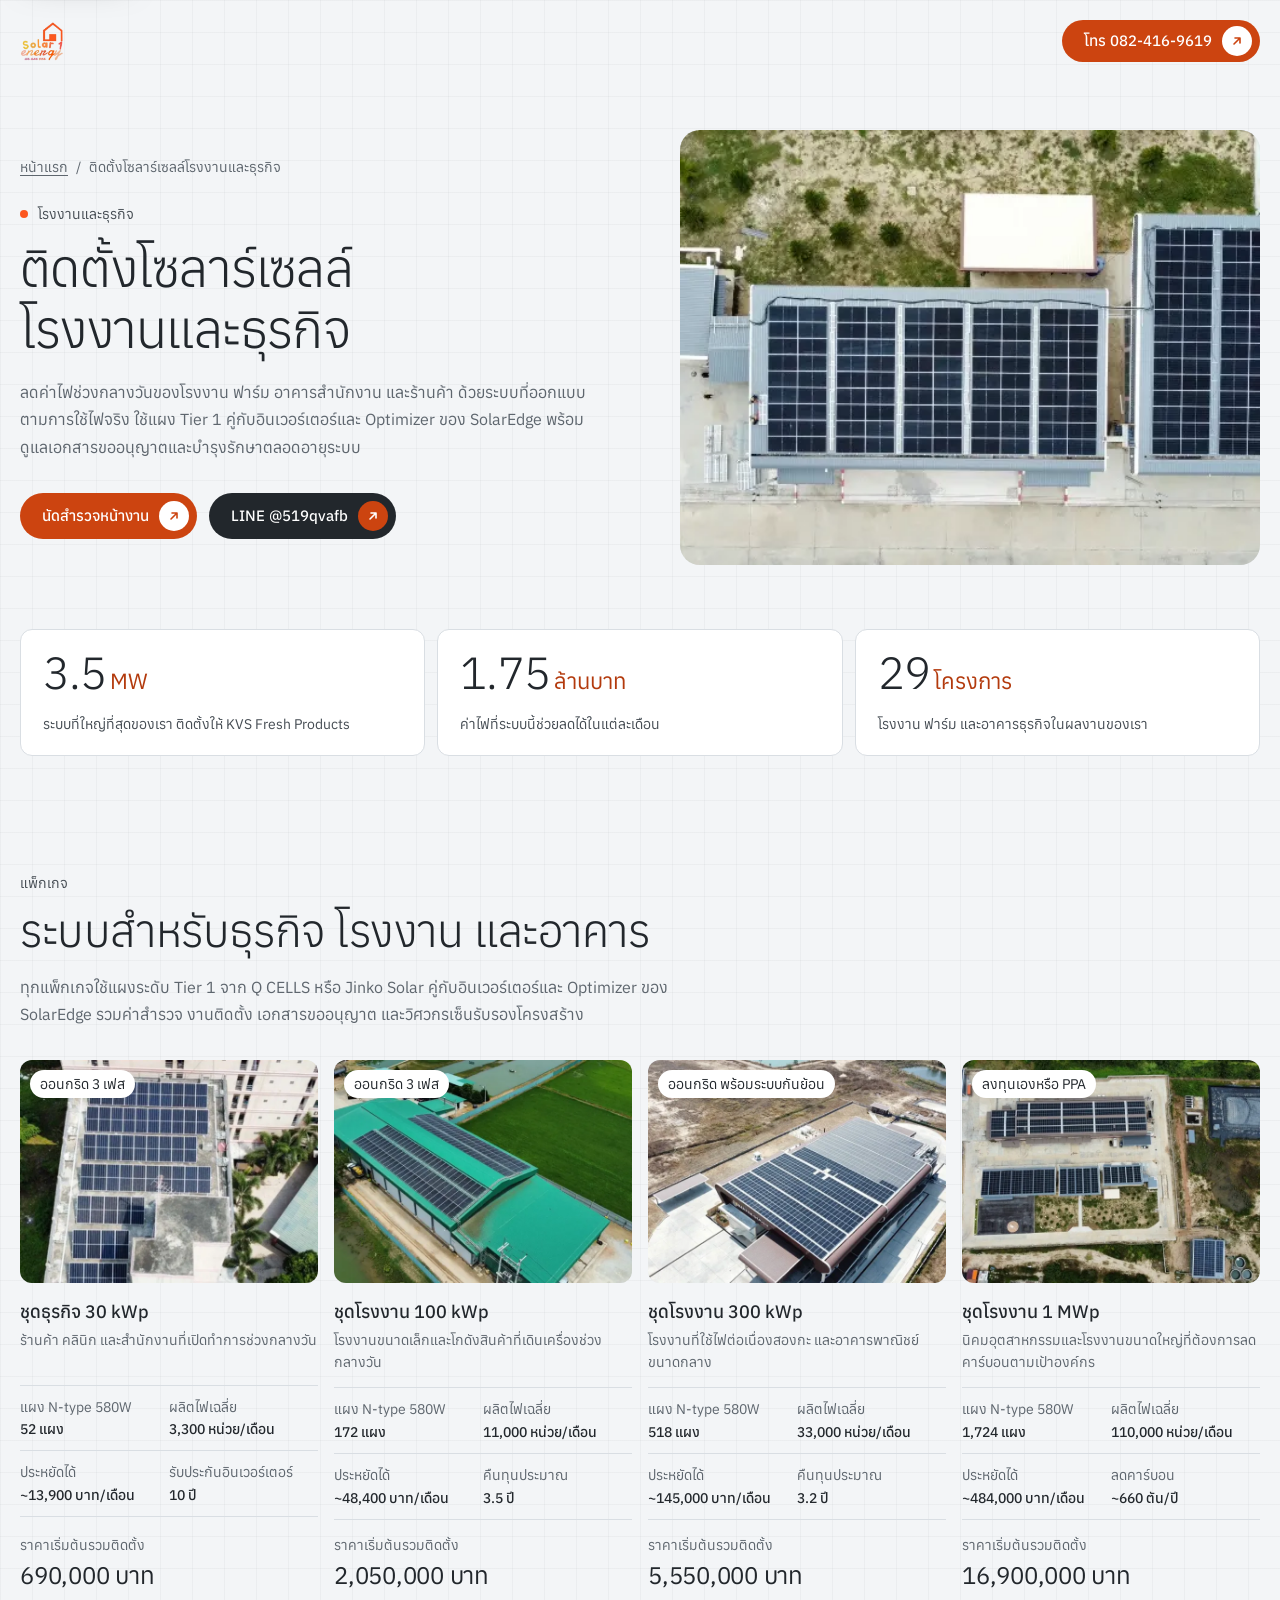
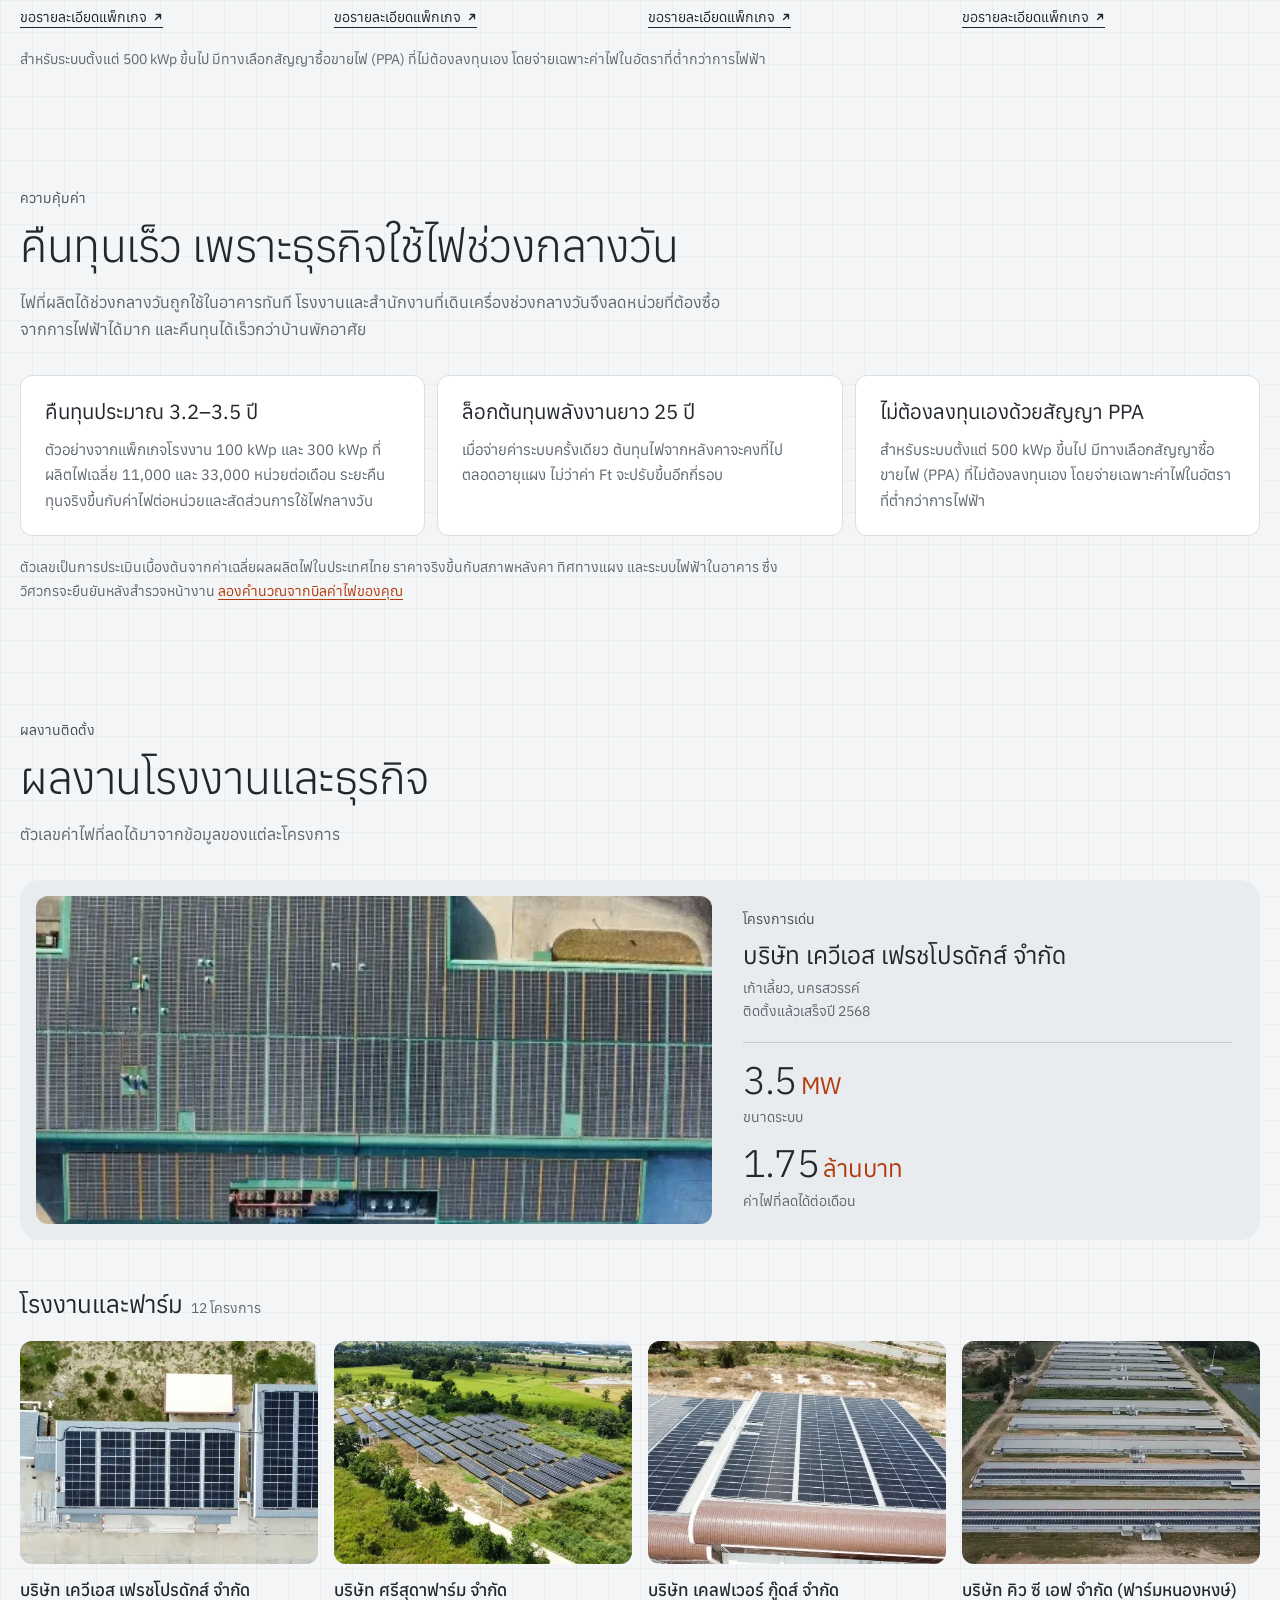
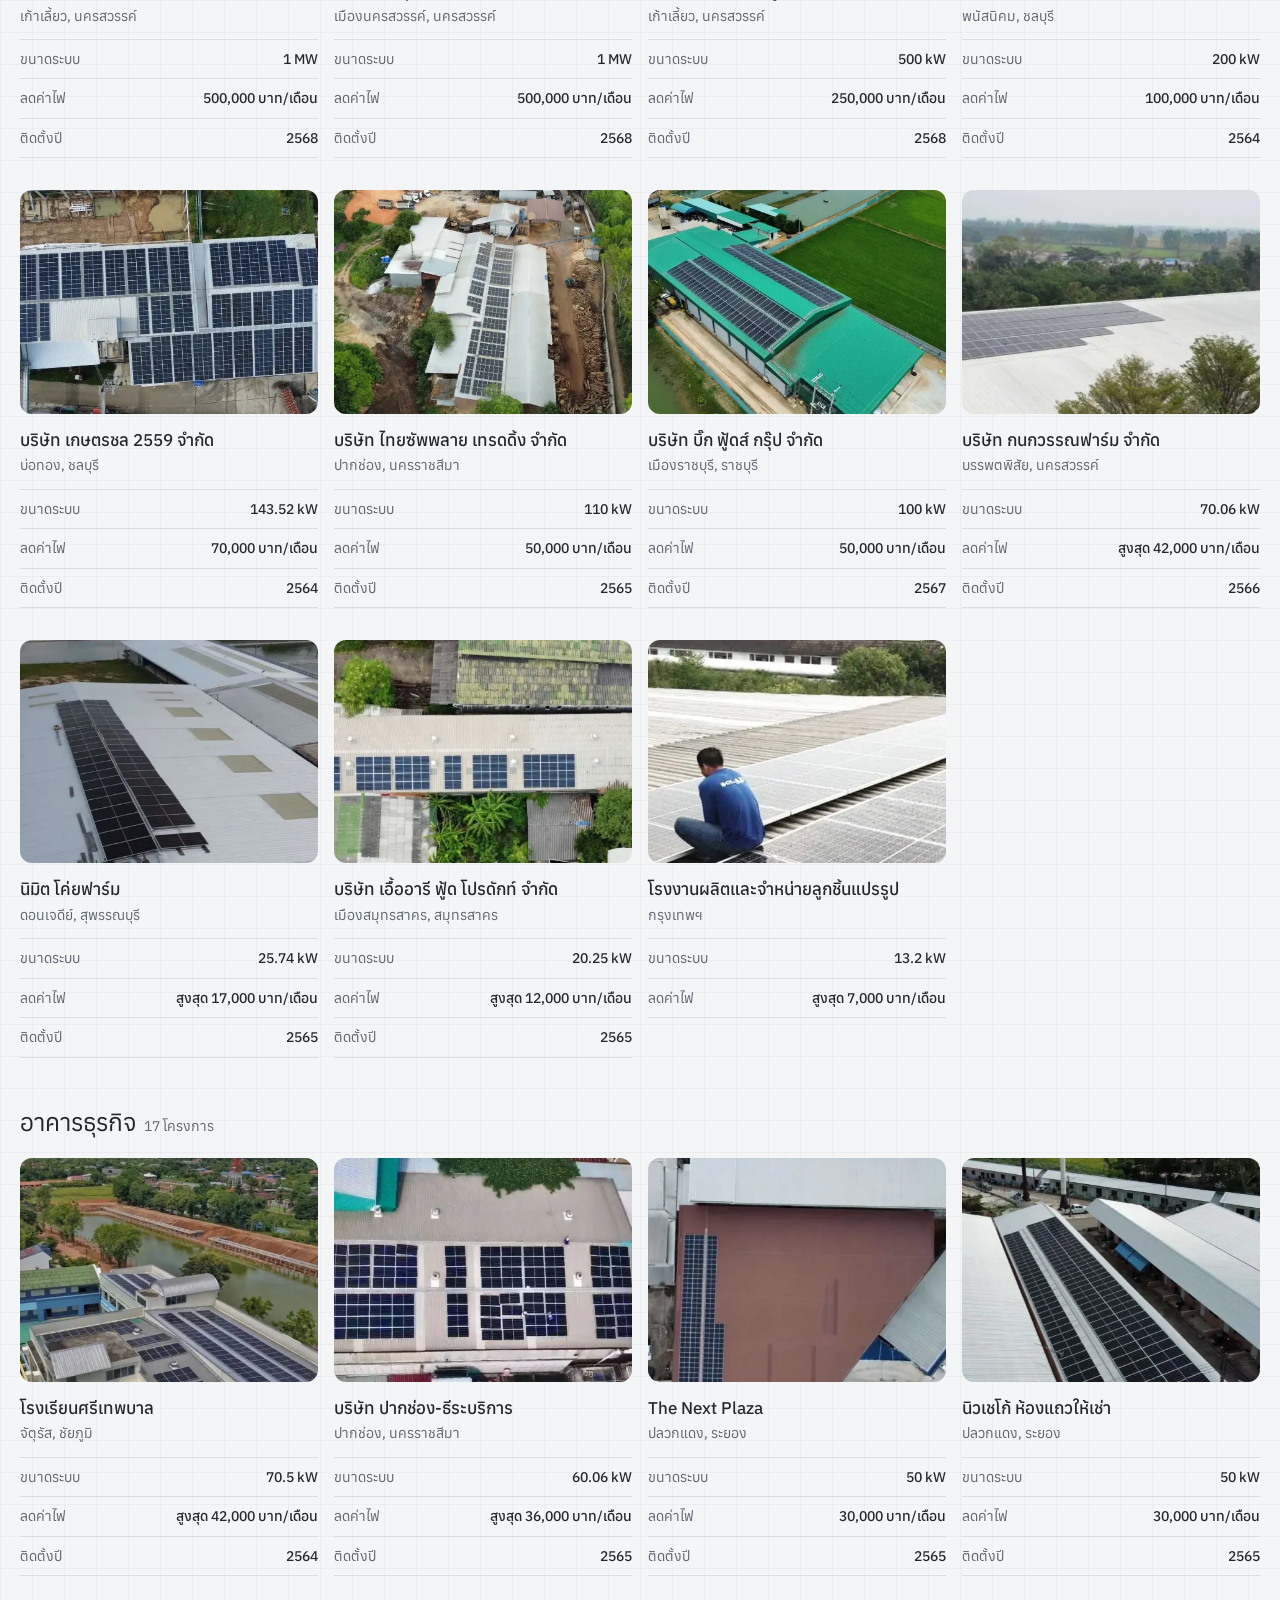
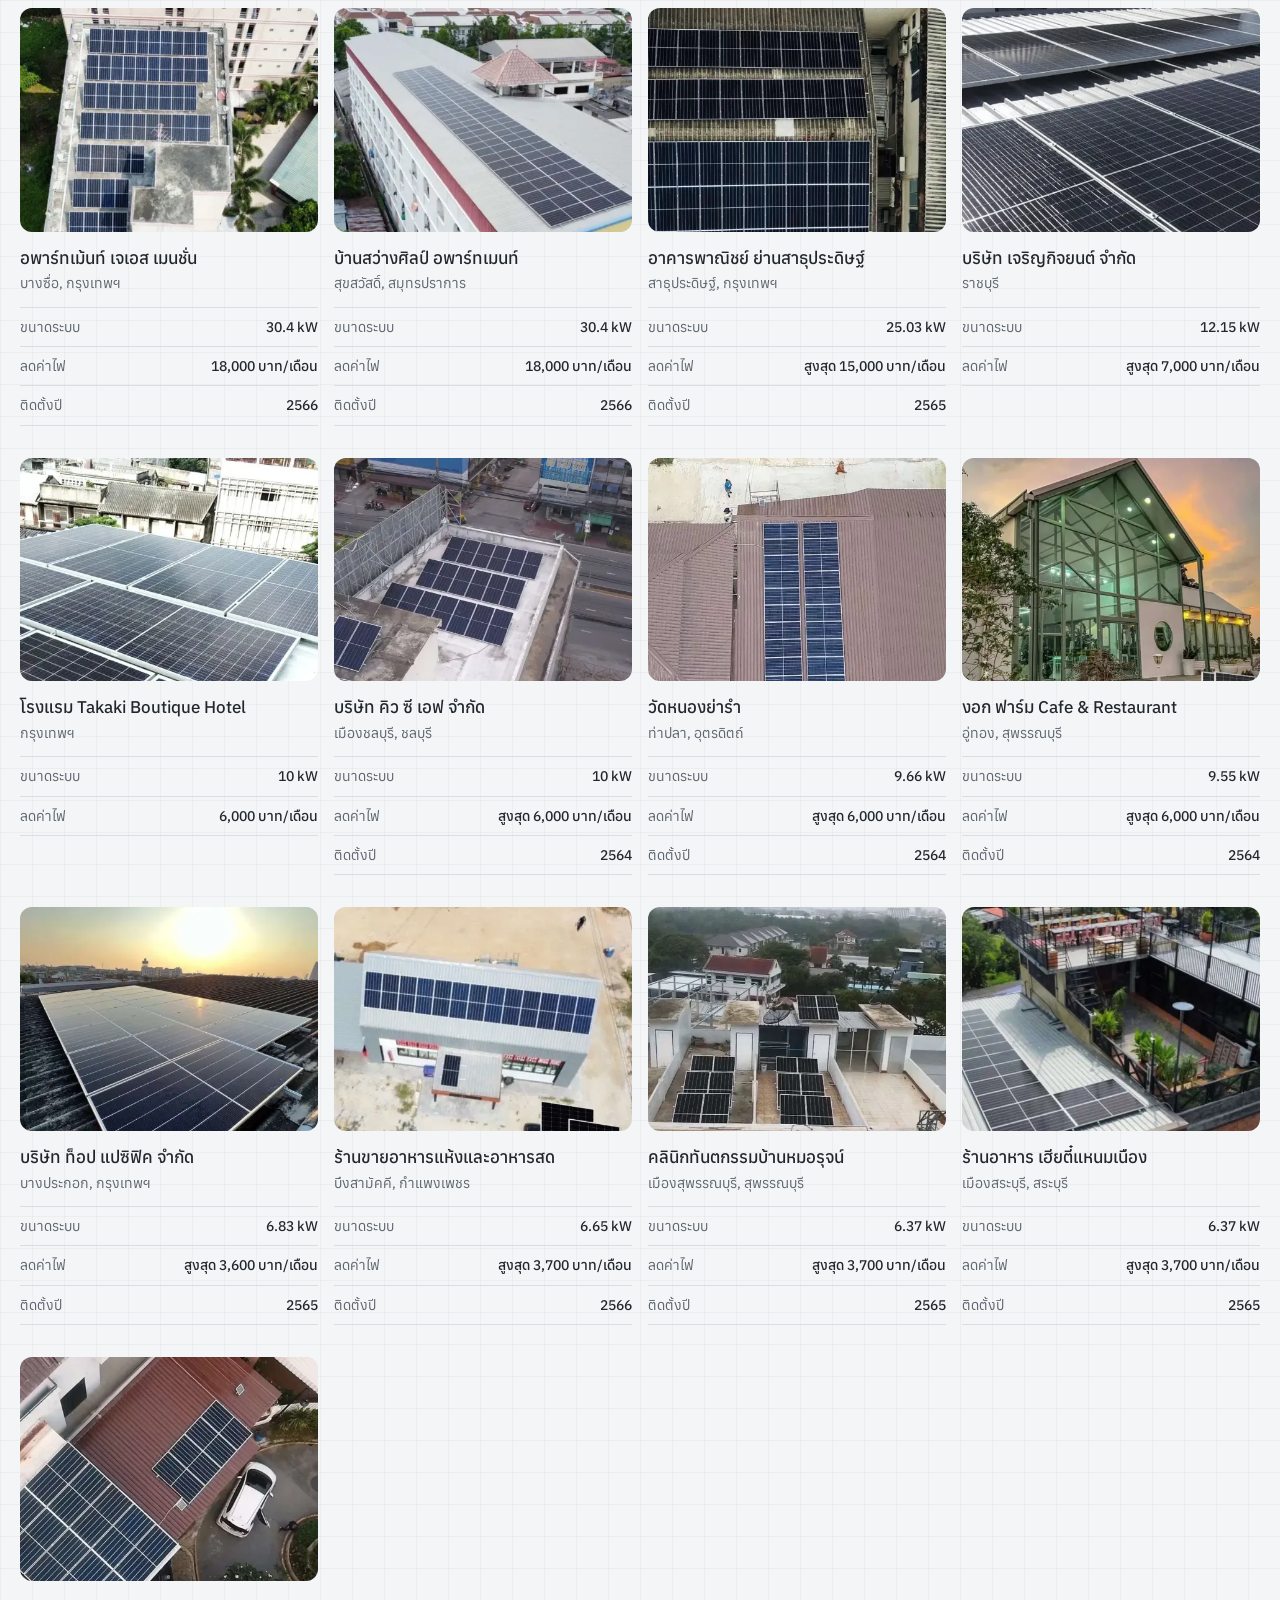
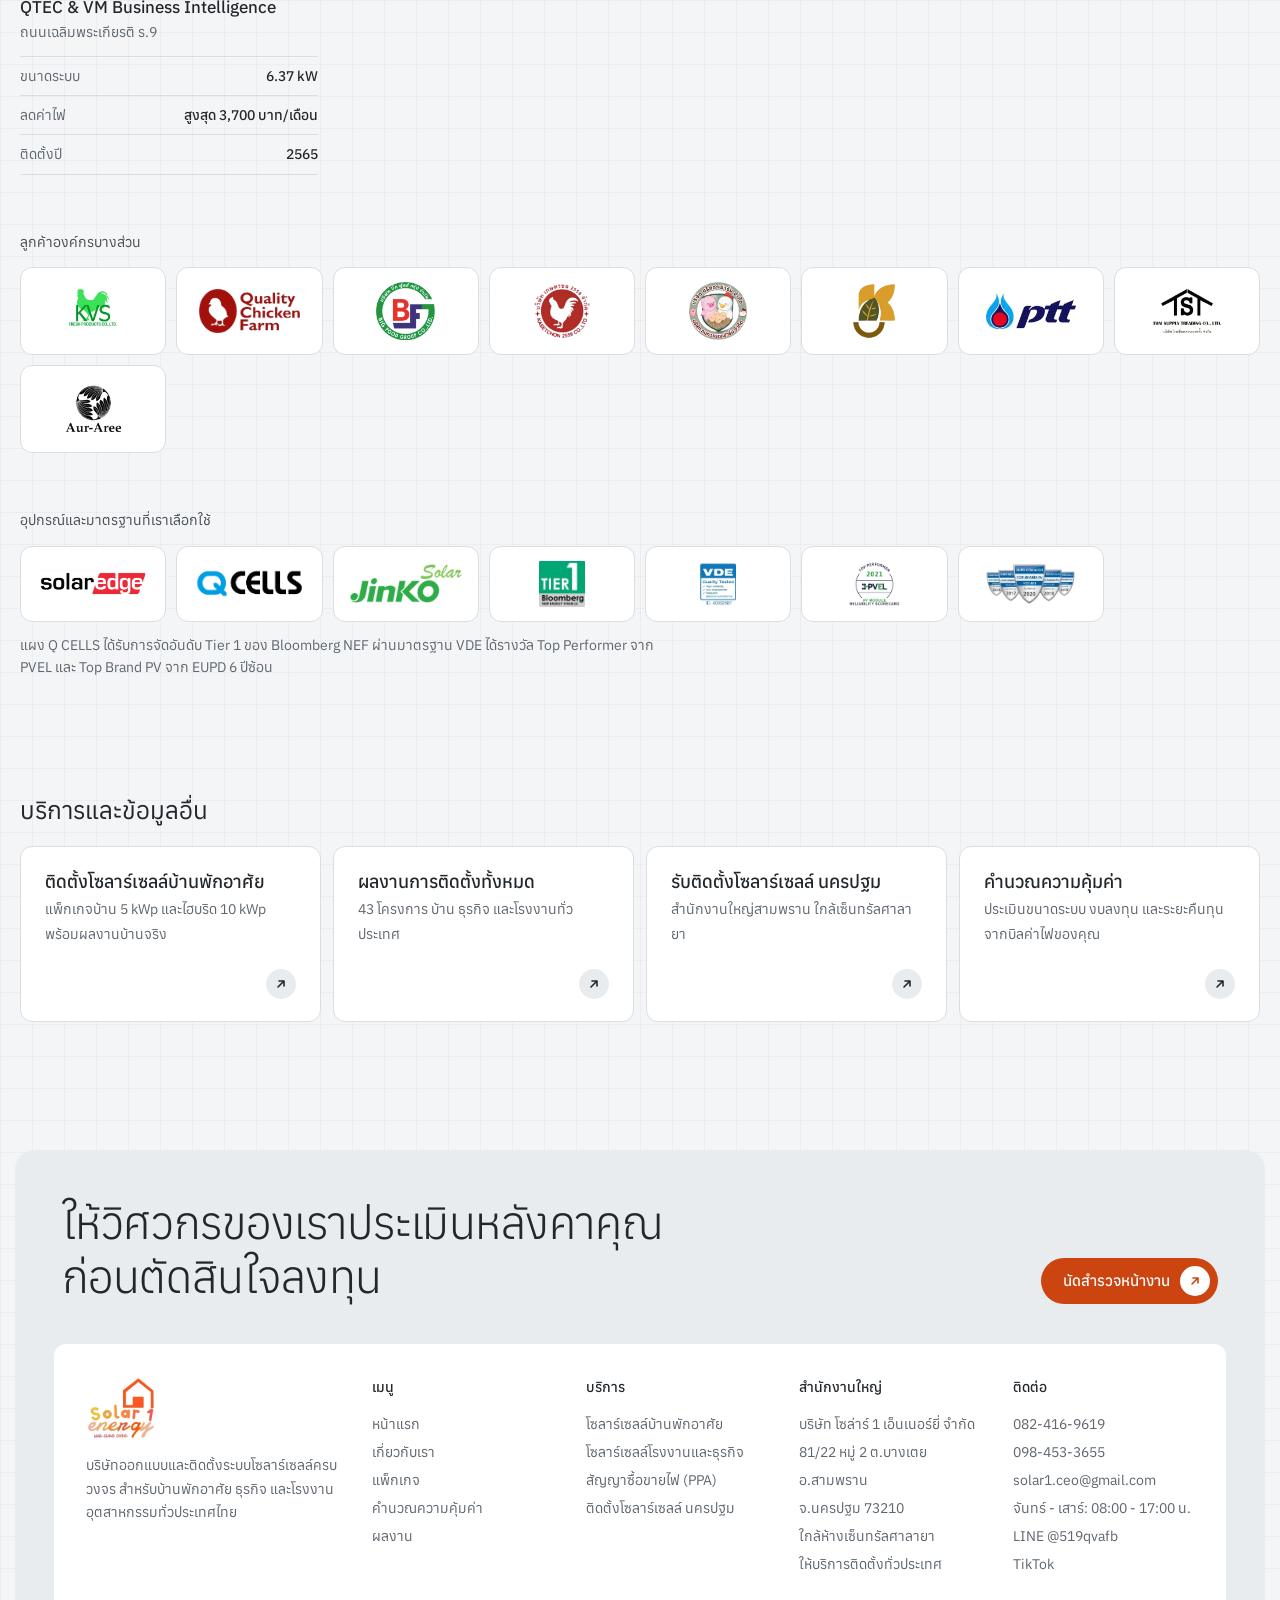
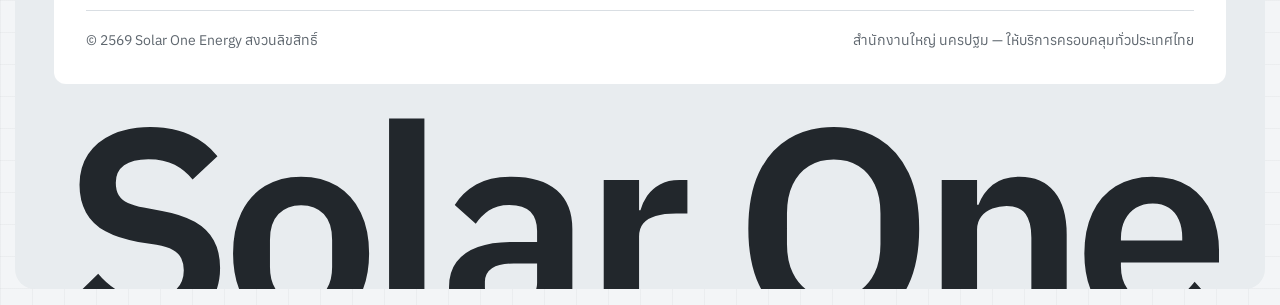
==== commercial/index.html @ a5dafe79 "SEO: Route pages back to draft (noindex, nofollow); sitemap lists the homepage only The four route p" ====
<!doctype html>
<html lang="th">
<head>
  <meta charset="utf-8">
  <meta name="viewport" content="width=device-width, initial-scale=1">
  <title>ติดตั้งโซลาร์เซลล์โรงงานและธุรกิจ 30 kWp ถึง 1 MWp และ PPA | Solar One Energy</title>
  <meta name="description" content="ติดตั้งโซลาร์เซลล์โรงงาน ฟาร์ม อาคาร และธุรกิจ ตั้งแต่ 30 kWp ถึง 1 MWp ทางเลือกสัญญาซื้อขายไฟ (PPA) ผลงานจริงถึง 3.5 MW ลดค่าไฟได้ 1.75 ล้านบาทต่อเดือน โดย Solar One Energy">
  <meta name="robots" content="noindex, nofollow">
  <meta name="theme-color" content="#F3F5F7">
  <link rel="canonical" href="https://solar1-energy.vercel.app/commercial">
  <link rel="icon" href="/favicon.ico" sizes="48x48">
  <link rel="icon" href="/favicon.svg" type="image/svg+xml">
  <link rel="apple-touch-icon" href="/apple-touch-icon.png">
  <link rel="preload" href="/Font/Anuphan/Anuphan-VariableFont_wght.ttf" as="font" type="font/ttf" crossorigin>
  <meta property="og:type" content="website">
  <meta property="og:site_name" content="Solar One Energy">
  <meta property="og:locale" content="th_TH">
  <meta property="og:url" content="https://solar1-energy.vercel.app/commercial">
  <meta property="og:title" content="ติดตั้งโซลาร์เซลล์โรงงานและธุรกิจ 30 kWp ถึง 1 MWp และ PPA | Solar One Energy">
  <meta property="og:description" content="ติดตั้งโซลาร์เซลล์โรงงาน ฟาร์ม อาคาร และธุรกิจ ตั้งแต่ 30 kWp ถึง 1 MWp ทางเลือกสัญญาซื้อขายไฟ (PPA) ผลงานจริงถึง 3.5 MW ลดค่าไฟได้ 1.75 ล้านบาทต่อเดือน โดย Solar One Energy">
  <meta property="og:image" content="https://solar1-energy.vercel.app/Media/og-image.jpg">
  <meta property="og:image:width" content="1200">
  <meta property="og:image:height" content="630">
  <meta name="twitter:card" content="summary_large_image">
  <script type="application/ld+json">
  {
    "@context": "https://schema.org",
    "@type": "BreadcrumbList",
    "itemListElement": [
      {
        "@type": "ListItem",
        "position": 1,
        "name": "หน้าแรก",
        "item": "https://solar1-energy.vercel.app/"
      },
      {
        "@type": "ListItem",
        "position": 2,
        "name": "ติดตั้งโซลาร์เซลล์โรงงานและธุรกิจ",
        "item": "https://solar1-energy.vercel.app/commercial"
      }
    ]
  }
  </script>
  <script type="application/ld+json">
  {
    "@context": "https://schema.org",
    "@type": "Service",
    "name": "ติดตั้งโซลาร์เซลล์โรงงานและธุรกิจ",
    "description": "ออกแบบและติดตั้งระบบโซลาร์เซลล์สำหรับโรงงาน ฟาร์ม และอาคารธุรกิจ ตั้งแต่ 30 kWp ถึงระดับเมกะวัตต์ พร้อมทางเลือกสัญญาซื้อขายไฟ (PPA)",
    "url": "https://solar1-energy.vercel.app/commercial",
    "serviceType": "ติดตั้งระบบโซลาร์เซลล์",
    "provider": {
      "@type": "HomeAndConstructionBusiness",
      "@id": "https://solar1-energy.vercel.app/#business",
      "name": "Solar 1 Energy",
      "url": "https://solar1-energy.vercel.app/"
    },
    "areaServed": {
      "@type": "Country",
      "name": "Thailand"
    }
  }
  </script>
  <script>
    // Theme before first paint: stored choice, otherwise the OS preference.
    (function () {
      var root = document.documentElement, t = null;
      try { t = localStorage.getItem('theme'); } catch (e) {}
      if (t !== 'light' && t !== 'dark') t = matchMedia('(prefers-color-scheme: dark)').matches ? 'dark' : 'light';
      root.dataset.theme = t;
      root.classList.add('js');
    })();
  </script>
  <link rel="stylesheet" href="/styles.css">
  <link rel="stylesheet" href="/pages.css">
</head>
<body>
<a class="skip-link" href="#content">ข้ามไปยังเนื้อหา</a>
<header class="wrap pg-top">
  <a class="pg-logo" href="/" aria-label="Solar One Energy หน้าแรก"><picture><source srcset="/Media/logo-mark.webp" type="image/webp"><img src="/Media/logo-mark.png" width="160" height="144" alt="Solar One Energy"></picture></a>
  <a class="btn btn--orange" href="tel:0824169619">โทร 082-416-9619 <span class="btn-ico"><svg viewBox="0 0 12 12" aria-hidden="true"><path d="M3 9 9 3M4 3h5v5" fill="none" stroke="currentColor" stroke-width="1.6" stroke-linecap="round" stroke-linejoin="round"/></svg></span></a>
</header>
<main id="content" class="wrap" tabindex="-1">

  <div class="pg-hero">
    <div>
      <nav class="crumbs" aria-label="เส้นทาง"><a href="/">หน้าแรก</a><span aria-hidden="true">/</span><span aria-current="page">ติดตั้งโซลาร์เซลล์โรงงานและธุรกิจ</span></nav>
      <p class="kicker"><span class="dot"></span>โรงงานและธุรกิจ</p>
      <h1 class="pg-title">ติดตั้งโซลาร์เซลล์<br>โรงงานและธุรกิจ</h1>
      <p class="lede">ลดค่าไฟช่วงกลางวันของโรงงาน ฟาร์ม อาคารสำนักงาน และร้านค้า ด้วยระบบที่ออกแบบตามการใช้ไฟจริง ใช้แผง Tier 1 คู่กับอินเวอร์เตอร์และ Optimizer ของ SolarEdge พร้อมดูแลเอกสารขออนุญาตและบำรุงรักษาตลอดอายุระบบ</p>
      <div class="pg-cta">
        <a class="btn btn--orange" href="tel:0824169619">นัดสำรวจหน้างาน <span class="btn-ico"><svg viewBox="0 0 12 12" aria-hidden="true"><path d="M3 9 9 3M4 3h5v5" fill="none" stroke="currentColor" stroke-width="1.6" stroke-linecap="round" stroke-linejoin="round"/></svg></span></a>
        <a class="btn btn--ink" href="https://line.me/R/ti/p/%40519qvafb" target="_blank" rel="noopener">LINE @519qvafb <span class="btn-ico"><svg viewBox="0 0 12 12" aria-hidden="true"><path d="M3 9 9 3M4 3h5v5" fill="none" stroke="currentColor" stroke-width="1.6" stroke-linecap="round" stroke-linejoin="round"/></svg></span></a>
      </div>
    </div>
    <div class="pg-hero-media media-frame"><img class="frame-img" src="/Media/projects/kvs-fresh-products-1mw-800.webp" srcset="/Media/projects/kvs-fresh-products-1mw-480.webp 480w, /Media/projects/kvs-fresh-products-1mw-800.webp 800w" sizes="(max-width: 1024px) calc(100vw - 32px), 620px" width="800" height="600" alt="ระบบโซลาร์ 1 MW ของบริษัท เควีเอส เฟรชโปรดักส์ จำกัด เก้าเลี้ยว, นครสวรรค์" fetchpriority="high" decoding="async"></div>
  </div>

    <div class="pg-stats">
      <div class="pg-stat"><strong>3.5<small>MW</small></strong><span>ระบบที่ใหญ่ที่สุดของเรา ติดตั้งให้ KVS Fresh Products</span></div>
      <div class="pg-stat"><strong>1.75<small>ล้านบาท</small></strong><span>ค่าไฟที่ระบบนี้ช่วยลดได้ในแต่ละเดือน</span></div>
      <div class="pg-stat"><strong>29<small>โครงการ</small></strong><span>โรงงาน ฟาร์ม และอาคารธุรกิจในผลงานของเรา</span></div>
    </div>

  <section class="pg-section" aria-labelledby="pk-title">

    <div class="pg-head">
      <p class="kicker">แพ็กเกจ</p>
      <h2 class="h2"><span id="pk-title">ระบบสำหรับธุรกิจ โรงงาน และอาคาร</span></h2>
      <p class="lede">ทุกแพ็กเกจใช้แผงระดับ Tier 1 จาก Q CELLS หรือ Jinko Solar คู่กับอินเวอร์เตอร์และ Optimizer ของ SolarEdge รวมค่าสำรวจ งานติดตั้ง เอกสารขออนุญาต และวิศวกรเซ็นรับรองโครงสร้าง</p>
    </div>
    <div class="pk-grid pk-grid--4">
        <article class="pk">
          <div class="pk-media media-frame"><img class="frame-img" src="/Media/packages/business-30kwp-800.webp" srcset="/Media/packages/business-30kwp-640.webp 640w, /Media/packages/business-30kwp-800.webp 800w" sizes="(max-width: 639px) calc(100vw - 32px), (max-width: 1100px) calc(50vw - 40px), 430px" width="640" height="480" alt="ชุดธุรกิจ 30 kWp" loading="lazy" decoding="async"><span class="pk-badge">ออนกริด 3 เฟส</span></div>
          <h3 class="pk-name">ชุดธุรกิจ 30 kWp</h3>
          <p class="pk-fit">ร้านค้า คลินิก และสำนักงานที่เปิดทำการช่วงกลางวัน</p>
          <dl class="pk-specs"><div><dt>แผง N-type 580W</dt><dd>52 แผง</dd></div><div><dt>ผลิตไฟเฉลี่ย</dt><dd>3,300 หน่วย/เดือน</dd></div><div><dt>ประหยัดได้</dt><dd>~13,900 บาท/เดือน</dd></div><div><dt>รับประกันอินเวอร์เตอร์</dt><dd>10 ปี</dd></div></dl>
          <div class="pk-price"><span>ราคาเริ่มต้นรวมติดตั้ง</span><strong>690,000 บาท</strong></div>
          <a class="pk-more" href="#contact">ขอรายละเอียดแพ็กเกจ <svg width="10" height="10" viewBox="0 0 12 12" aria-hidden="true"><path d="M3 9 9 3M4 3h5v5" fill="none" stroke="currentColor" stroke-width="1.6" stroke-linecap="round" stroke-linejoin="round"/></svg></a>
        </article>
        <article class="pk">
          <div class="pk-media media-frame"><img class="frame-img" src="/Media/packages/factory-100kwp-800.webp" srcset="/Media/packages/factory-100kwp-640.webp 640w, /Media/packages/factory-100kwp-800.webp 800w" sizes="(max-width: 639px) calc(100vw - 32px), (max-width: 1100px) calc(50vw - 40px), 430px" width="640" height="480" alt="ชุดโรงงาน 100 kWp" loading="lazy" decoding="async"><span class="pk-badge">ออนกริด 3 เฟส</span></div>
          <h3 class="pk-name">ชุดโรงงาน 100 kWp</h3>
          <p class="pk-fit">โรงงานขนาดเล็กและโกดังสินค้าที่เดินเครื่องช่วงกลางวัน</p>
          <dl class="pk-specs"><div><dt>แผง N-type 580W</dt><dd>172 แผง</dd></div><div><dt>ผลิตไฟเฉลี่ย</dt><dd>11,000 หน่วย/เดือน</dd></div><div><dt>ประหยัดได้</dt><dd>~48,400 บาท/เดือน</dd></div><div><dt>คืนทุนประมาณ</dt><dd>3.5 ปี</dd></div></dl>
          <div class="pk-price"><span>ราคาเริ่มต้นรวมติดตั้ง</span><strong>2,050,000 บาท</strong></div>
          <a class="pk-more" href="#contact">ขอรายละเอียดแพ็กเกจ <svg width="10" height="10" viewBox="0 0 12 12" aria-hidden="true"><path d="M3 9 9 3M4 3h5v5" fill="none" stroke="currentColor" stroke-width="1.6" stroke-linecap="round" stroke-linejoin="round"/></svg></a>
        </article>
        <article class="pk">
          <div class="pk-media media-frame"><img class="frame-img" src="/Media/packages/factory-300kwp-800.webp" srcset="/Media/packages/factory-300kwp-640.webp 640w, /Media/packages/factory-300kwp-800.webp 800w" sizes="(max-width: 639px) calc(100vw - 32px), (max-width: 1100px) calc(50vw - 40px), 430px" width="640" height="480" alt="ชุดโรงงาน 300 kWp" loading="lazy" decoding="async"><span class="pk-badge">ออนกริด พร้อมระบบกันย้อน</span></div>
          <h3 class="pk-name">ชุดโรงงาน 300 kWp</h3>
          <p class="pk-fit">โรงงานที่ใช้ไฟต่อเนื่องสองกะ และอาคารพาณิชย์ขนาดกลาง</p>
          <dl class="pk-specs"><div><dt>แผง N-type 580W</dt><dd>518 แผง</dd></div><div><dt>ผลิตไฟเฉลี่ย</dt><dd>33,000 หน่วย/เดือน</dd></div><div><dt>ประหยัดได้</dt><dd>~145,000 บาท/เดือน</dd></div><div><dt>คืนทุนประมาณ</dt><dd>3.2 ปี</dd></div></dl>
          <div class="pk-price"><span>ราคาเริ่มต้นรวมติดตั้ง</span><strong>5,550,000 บาท</strong></div>
          <a class="pk-more" href="#contact">ขอรายละเอียดแพ็กเกจ <svg width="10" height="10" viewBox="0 0 12 12" aria-hidden="true"><path d="M3 9 9 3M4 3h5v5" fill="none" stroke="currentColor" stroke-width="1.6" stroke-linecap="round" stroke-linejoin="round"/></svg></a>
        </article>
        <article class="pk">
          <div class="pk-media media-frame"><img class="frame-img" src="/Media/packages/factory-1mwp-800.webp" srcset="/Media/packages/factory-1mwp-640.webp 640w, /Media/packages/factory-1mwp-800.webp 800w" sizes="(max-width: 639px) calc(100vw - 32px), (max-width: 1100px) calc(50vw - 40px), 430px" width="640" height="480" alt="ชุดโรงงาน 1 MWp" loading="lazy" decoding="async"><span class="pk-badge">ลงทุนเองหรือ PPA</span></div>
          <h3 class="pk-name">ชุดโรงงาน 1 MWp</h3>
          <p class="pk-fit">นิคมอุตสาหกรรมและโรงงานขนาดใหญ่ที่ต้องการลดคาร์บอนตามเป้าองค์กร</p>
          <dl class="pk-specs"><div><dt>แผง N-type 580W</dt><dd>1,724 แผง</dd></div><div><dt>ผลิตไฟเฉลี่ย</dt><dd>110,000 หน่วย/เดือน</dd></div><div><dt>ประหยัดได้</dt><dd>~484,000 บาท/เดือน</dd></div><div><dt>ลดคาร์บอน</dt><dd>~660 ตัน/ปี</dd></div></dl>
          <div class="pk-price"><span>ราคาเริ่มต้นรวมติดตั้ง</span><strong>16,900,000 บาท</strong></div>
          <a class="pk-more" href="#contact">ขอรายละเอียดแพ็กเกจ <svg width="10" height="10" viewBox="0 0 12 12" aria-hidden="true"><path d="M3 9 9 3M4 3h5v5" fill="none" stroke="currentColor" stroke-width="1.6" stroke-linecap="round" stroke-linejoin="round"/></svg></a>
        </article>
    </div>
    <p class="pg-note" id="ppa">สำหรับระบบตั้งแต่ 500 kWp ขึ้นไป มีทางเลือกสัญญาซื้อขายไฟ (PPA) ที่ไม่ต้องลงทุนเอง โดยจ่ายเฉพาะค่าไฟในอัตราที่ต่ำกว่าการไฟฟ้า</p>
  </section>

  <section class="pg-section" aria-labelledby="roi-title">

    <div class="pg-head">
      <p class="kicker">ความคุ้มค่า</p>
      <h2 class="h2"><span id="roi-title">คืนทุนเร็ว เพราะธุรกิจใช้ไฟช่วงกลางวัน</span></h2>
      <p class="lede">ไฟที่ผลิตได้ช่วงกลางวันถูกใช้ในอาคารทันที โรงงานและสำนักงานที่เดินเครื่องช่วงกลางวันจึงลดหน่วยที่ต้องซื้อจากการไฟฟ้าได้มาก และคืนทุนได้เร็วกว่าบ้านพักอาศัย</p>
    </div>

    <ul class="pg-cards">
      <li class="pg-card"><h3>คืนทุนประมาณ 3.2–3.5 ปี</h3><p>ตัวอย่างจากแพ็กเกจโรงงาน 100 kWp และ 300 kWp ที่ผลิตไฟเฉลี่ย 11,000 และ 33,000 หน่วยต่อเดือน ระยะคืนทุนจริงขึ้นกับค่าไฟต่อหน่วยและสัดส่วนการใช้ไฟกลางวัน</p></li>
      <li class="pg-card"><h3>ล็อกต้นทุนพลังงานยาว 25 ปี</h3><p>เมื่อจ่ายค่าระบบครั้งเดียว ต้นทุนไฟจากหลังคาจะคงที่ไปตลอดอายุแผง ไม่ว่าค่า Ft จะปรับขึ้นอีกกี่รอบ</p></li>
      <li class="pg-card"><h3>ไม่ต้องลงทุนเองด้วยสัญญา PPA</h3><p>สำหรับระบบตั้งแต่ 500 kWp ขึ้นไป มีทางเลือกสัญญาซื้อขายไฟ (PPA) ที่ไม่ต้องลงทุนเอง โดยจ่ายเฉพาะค่าไฟในอัตราที่ต่ำกว่าการไฟฟ้า</p></li>
    </ul>
    <p class="pg-note">ตัวเลขเป็นการประเมินเบื้องต้นจากค่าเฉลี่ยผลผลิตไฟในประเทศไทย ราคาจริงขึ้นกับสภาพหลังคา ทิศทางแผง และระบบไฟฟ้าในอาคาร ซึ่งวิศวกรจะยืนยันหลังสำรวจหน้างาน <a href="/#calculator">ลองคำนวณจากบิลค่าไฟของคุณ</a></p>
  </section>

  <section class="pg-section" aria-labelledby="work-title">

    <div class="pg-head">
      <p class="kicker">ผลงานติดตั้ง</p>
      <h2 class="h2"><span id="work-title">ผลงานโรงงานและธุรกิจ</span></h2>
      <p class="lede">ตัวเลขค่าไฟที่ลดได้มาจากข้อมูลของแต่ละโครงการ</p>
    </div>

      <article class="pj-feature">
        <div class="pj-feature-media media-frame"><img class="frame-img" src="/Media/projects/kvs-fresh-products-3-5mw-800.webp" srcset="/Media/projects/kvs-fresh-products-3-5mw-480.webp 480w, /Media/projects/kvs-fresh-products-3-5mw-800.webp 800w" sizes="(max-width: 767px) calc(100vw - 48px), 720px" width="800" height="600" alt="ระบบโซลาร์ 3.5 MW ของบริษัท เควีเอส เฟรชโปรดักส์ จำกัด เก้าเลี้ยว, นครสวรรค์" loading="lazy" decoding="async"></div>
        <div class="pj-feature-body">
          <div>
            <p class="kicker">โครงการเด่น</p>
            <h3>บริษัท เควีเอส เฟรชโปรดักส์ จำกัด</h3>
            <p class="pj-loc">เก้าเลี้ยว, นครสวรรค์<br>ติดตั้งแล้วเสร็จปี 2568</p>
          </div>
          <div class="pj-feature-stats">
            <div><strong>3.5<small>MW</small></strong><span>ขนาดระบบ</span></div>
            <div><strong>1.75<small>ล้านบาท</small></strong><span>ค่าไฟที่ลดได้ต่อเดือน</span></div>
          </div>
        </div>
      </article>
    <h3 class="pg-sub">โรงงานและฟาร์ม<small>12 โครงการ</small></h3>

      <div class="pj-grid pj-grid--wide">
        <article class="pj">
          <div class="pj-media media-frame"><img class="frame-img" src="/Media/projects/kvs-fresh-products-1mw-800.webp" srcset="/Media/projects/kvs-fresh-products-1mw-480.webp 480w, /Media/projects/kvs-fresh-products-1mw-800.webp 800w" sizes="(max-width: 639px) calc(100vw - 32px), (max-width: 1024px) calc(50vw - 40px), (max-width: 1100px) calc(33vw - 32px), 320px" width="800" height="600" alt="ระบบโซลาร์ 1 MW ของบริษัท เควีเอส เฟรชโปรดักส์ จำกัด เก้าเลี้ยว, นครสวรรค์" loading="lazy" decoding="async"></div>
          <h3 class="pj-name">บริษัท เควีเอส เฟรชโปรดักส์ จำกัด</h3>
          <p class="pj-loc">เก้าเลี้ยว, นครสวรรค์</p>
          <dl class="pj-specs">
            <div><dt>ขนาดระบบ</dt><dd>1 MW</dd></div>
            <div><dt>ลดค่าไฟ</dt><dd>500,000 บาท/เดือน</dd></div>
            <div><dt>ติดตั้งปี</dt><dd>2568</dd></div>
          </dl>
        </article>
        <article class="pj">
          <div class="pj-media media-frame"><img class="frame-img" src="/Media/projects/srisuda-farm-1mw-800.webp" srcset="/Media/projects/srisuda-farm-1mw-480.webp 480w, /Media/projects/srisuda-farm-1mw-800.webp 800w" sizes="(max-width: 639px) calc(100vw - 32px), (max-width: 1024px) calc(50vw - 40px), (max-width: 1100px) calc(33vw - 32px), 320px" width="800" height="600" alt="ระบบโซลาร์ 1 MW ของบริษัท ศรีสุดาฟาร์ม จำกัด เมืองนครสวรรค์, นครสวรรค์" loading="lazy" decoding="async"></div>
          <h3 class="pj-name">บริษัท ศรีสุดาฟาร์ม จำกัด</h3>
          <p class="pj-loc">เมืองนครสวรรค์, นครสวรรค์</p>
          <dl class="pj-specs">
            <div><dt>ขนาดระบบ</dt><dd>1 MW</dd></div>
            <div><dt>ลดค่าไฟ</dt><dd>500,000 บาท/เดือน</dd></div>
            <div><dt>ติดตั้งปี</dt><dd>2568</dd></div>
          </dl>
        </article>
        <article class="pj">
          <div class="pj-media media-frame"><img class="frame-img" src="/Media/projects/clever-goods-500kw-800.webp" srcset="/Media/projects/clever-goods-500kw-480.webp 480w, /Media/projects/clever-goods-500kw-800.webp 800w" sizes="(max-width: 639px) calc(100vw - 32px), (max-width: 1024px) calc(50vw - 40px), (max-width: 1100px) calc(33vw - 32px), 320px" width="800" height="600" alt="ระบบโซลาร์ 500 kW ของบริษัท เคลฟเวอร์ กู๊ดส์ จำกัด เก้าเลี้ยว, นครสวรรค์" loading="lazy" decoding="async"></div>
          <h3 class="pj-name">บริษัท เคลฟเวอร์ กู๊ดส์ จำกัด</h3>
          <p class="pj-loc">เก้าเลี้ยว, นครสวรรค์</p>
          <dl class="pj-specs">
            <div><dt>ขนาดระบบ</dt><dd>500 kW</dd></div>
            <div><dt>ลดค่าไฟ</dt><dd>250,000 บาท/เดือน</dd></div>
            <div><dt>ติดตั้งปี</dt><dd>2568</dd></div>
          </dl>
        </article>
        <article class="pj">
          <div class="pj-media media-frame"><img class="frame-img" src="/Media/projects/qcf-nong-hong-200kw-800.webp" srcset="/Media/projects/qcf-nong-hong-200kw-480.webp 480w, /Media/projects/qcf-nong-hong-200kw-800.webp 800w" sizes="(max-width: 639px) calc(100vw - 32px), (max-width: 1024px) calc(50vw - 40px), (max-width: 1100px) calc(33vw - 32px), 320px" width="800" height="600" alt="ระบบโซลาร์ 200 kW ของบริษัท คิว ซี เอฟ จำกัด (ฟาร์มหนองหงษ์) พนัสนิคม, ชลบุรี" loading="lazy" decoding="async"></div>
          <h3 class="pj-name">บริษัท คิว ซี เอฟ จำกัด (ฟาร์มหนองหงษ์)</h3>
          <p class="pj-loc">พนัสนิคม, ชลบุรี</p>
          <dl class="pj-specs">
            <div><dt>ขนาดระบบ</dt><dd>200 kW</dd></div>
            <div><dt>ลดค่าไฟ</dt><dd>100,000 บาท/เดือน</dd></div>
            <div><dt>ติดตั้งปี</dt><dd>2564</dd></div>
          </dl>
        </article>
        <article class="pj">
          <div class="pj-media media-frame"><img class="frame-img" src="/Media/projects/kasetchon-2559-143kw-800.webp" srcset="/Media/projects/kasetchon-2559-143kw-480.webp 480w, /Media/projects/kasetchon-2559-143kw-800.webp 800w" sizes="(max-width: 639px) calc(100vw - 32px), (max-width: 1024px) calc(50vw - 40px), (max-width: 1100px) calc(33vw - 32px), 320px" width="800" height="600" alt="ระบบโซลาร์ 143.52 kW ของบริษัท เกษตรชล 2559 จำกัด บ่อทอง, ชลบุรี" loading="lazy" decoding="async"></div>
          <h3 class="pj-name">บริษัท เกษตรชล 2559 จำกัด</h3>
          <p class="pj-loc">บ่อทอง, ชลบุรี</p>
          <dl class="pj-specs">
            <div><dt>ขนาดระบบ</dt><dd>143.52 kW</dd></div>
            <div><dt>ลดค่าไฟ</dt><dd>70,000 บาท/เดือน</dd></div>
            <div><dt>ติดตั้งปี</dt><dd>2564</dd></div>
          </dl>
        </article>
        <article class="pj">
          <div class="pj-media media-frame"><img class="frame-img" src="/Media/projects/thai-supply-trading-110kw-800.webp" srcset="/Media/projects/thai-supply-trading-110kw-480.webp 480w, /Media/projects/thai-supply-trading-110kw-800.webp 800w" sizes="(max-width: 639px) calc(100vw - 32px), (max-width: 1024px) calc(50vw - 40px), (max-width: 1100px) calc(33vw - 32px), 320px" width="800" height="600" alt="ระบบโซลาร์ 110 kW ของบริษัท ไทยซัพพลาย เทรดดิ้ง จำกัด ปากช่อง, นครราชสีมา" loading="lazy" decoding="async"></div>
          <h3 class="pj-name">บริษัท ไทยซัพพลาย เทรดดิ้ง จำกัด</h3>
          <p class="pj-loc">ปากช่อง, นครราชสีมา</p>
          <dl class="pj-specs">
            <div><dt>ขนาดระบบ</dt><dd>110 kW</dd></div>
            <div><dt>ลดค่าไฟ</dt><dd>50,000 บาท/เดือน</dd></div>
            <div><dt>ติดตั้งปี</dt><dd>2565</dd></div>
          </dl>
        </article>
        <article class="pj">
          <div class="pj-media media-frame"><img class="frame-img" src="/Media/projects/big-food-group-100kw-800.webp" srcset="/Media/projects/big-food-group-100kw-480.webp 480w, /Media/projects/big-food-group-100kw-800.webp 800w" sizes="(max-width: 639px) calc(100vw - 32px), (max-width: 1024px) calc(50vw - 40px), (max-width: 1100px) calc(33vw - 32px), 320px" width="800" height="600" alt="ระบบโซลาร์ 100 kW ของบริษัท บิ๊ก ฟู้ดส์ กรุ๊ป จำกัด เมืองราชบุรี, ราชบุรี" loading="lazy" decoding="async"></div>
          <h3 class="pj-name">บริษัท บิ๊ก ฟู้ดส์ กรุ๊ป จำกัด</h3>
          <p class="pj-loc">เมืองราชบุรี, ราชบุรี</p>
          <dl class="pj-specs">
            <div><dt>ขนาดระบบ</dt><dd>100 kW</dd></div>
            <div><dt>ลดค่าไฟ</dt><dd>50,000 บาท/เดือน</dd></div>
            <div><dt>ติดตั้งปี</dt><dd>2567</dd></div>
          </dl>
        </article>
        <article class="pj">
          <div class="pj-media media-frame"><img class="frame-img" src="/Media/projects/kanokwan-farm-70kw-800.webp" srcset="/Media/projects/kanokwan-farm-70kw-480.webp 480w, /Media/projects/kanokwan-farm-70kw-800.webp 800w" sizes="(max-width: 639px) calc(100vw - 32px), (max-width: 1024px) calc(50vw - 40px), (max-width: 1100px) calc(33vw - 32px), 320px" width="800" height="600" alt="ระบบโซลาร์ 70.06 kW ของบริษัท กนกวรรณฟาร์ม จำกัด บรรพตพิสัย, นครสวรรค์" loading="lazy" decoding="async"></div>
          <h3 class="pj-name">บริษัท กนกวรรณฟาร์ม จำกัด</h3>
          <p class="pj-loc">บรรพตพิสัย, นครสวรรค์</p>
          <dl class="pj-specs">
            <div><dt>ขนาดระบบ</dt><dd>70.06 kW</dd></div>
            <div><dt>ลดค่าไฟ</dt><dd>สูงสุด 42,000 บาท/เดือน</dd></div>
            <div><dt>ติดตั้งปี</dt><dd>2566</dd></div>
          </dl>
        </article>
        <article class="pj">
          <div class="pj-media media-frame"><img class="frame-img" src="/Media/projects/nimit-koi-farm-25kw-800.webp" srcset="/Media/projects/nimit-koi-farm-25kw-480.webp 480w, /Media/projects/nimit-koi-farm-25kw-800.webp 800w" sizes="(max-width: 639px) calc(100vw - 32px), (max-width: 1024px) calc(50vw - 40px), (max-width: 1100px) calc(33vw - 32px), 320px" width="800" height="600" alt="ระบบโซลาร์ 25.74 kW ของนิมิต โค่ยฟาร์ม ดอนเจดีย์, สุพรรณบุรี" loading="lazy" decoding="async"></div>
          <h3 class="pj-name">นิมิต โค่ยฟาร์ม</h3>
          <p class="pj-loc">ดอนเจดีย์, สุพรรณบุรี</p>
          <dl class="pj-specs">
            <div><dt>ขนาดระบบ</dt><dd>25.74 kW</dd></div>
            <div><dt>ลดค่าไฟ</dt><dd>สูงสุด 17,000 บาท/เดือน</dd></div>
            <div><dt>ติดตั้งปี</dt><dd>2565</dd></div>
          </dl>
        </article>
        <article class="pj">
          <div class="pj-media media-frame"><img class="frame-img" src="/Media/projects/aur-aree-food-20kw-800.webp" srcset="/Media/projects/aur-aree-food-20kw-480.webp 480w, /Media/projects/aur-aree-food-20kw-800.webp 800w" sizes="(max-width: 639px) calc(100vw - 32px), (max-width: 1024px) calc(50vw - 40px), (max-width: 1100px) calc(33vw - 32px), 320px" width="800" height="600" alt="ระบบโซลาร์ 20.25 kW ของบริษัท เอื้ออารี ฟู้ด โปรดักท์ จำกัด เมืองสมุทรสาคร, สมุทรสาคร" loading="lazy" decoding="async"></div>
          <h3 class="pj-name">บริษัท เอื้ออารี ฟู้ด โปรดักท์ จำกัด</h3>
          <p class="pj-loc">เมืองสมุทรสาคร, สมุทรสาคร</p>
          <dl class="pj-specs">
            <div><dt>ขนาดระบบ</dt><dd>20.25 kW</dd></div>
            <div><dt>ลดค่าไฟ</dt><dd>สูงสุด 12,000 บาท/เดือน</dd></div>
            <div><dt>ติดตั้งปี</dt><dd>2565</dd></div>
          </dl>
        </article>
        <article class="pj">
          <div class="pj-media media-frame"><img class="frame-img" src="/Media/projects/meatball-factory-13kw-800.webp" srcset="/Media/projects/meatball-factory-13kw-480.webp 480w, /Media/projects/meatball-factory-13kw-800.webp 800w" sizes="(max-width: 639px) calc(100vw - 32px), (max-width: 1024px) calc(50vw - 40px), (max-width: 1100px) calc(33vw - 32px), 320px" width="800" height="600" alt="ระบบโซลาร์ 13.2 kW ของโรงงานผลิตและจำหน่ายลูกชิ้นแปรรูป กรุงเทพฯ" loading="lazy" decoding="async"></div>
          <h3 class="pj-name">โรงงานผลิตและจำหน่ายลูกชิ้นแปรรูป</h3>
          <p class="pj-loc">กรุงเทพฯ</p>
          <dl class="pj-specs">
            <div><dt>ขนาดระบบ</dt><dd>13.2 kW</dd></div>
            <div><dt>ลดค่าไฟ</dt><dd>สูงสุด 7,000 บาท/เดือน</dd></div>
          </dl>
        </article>
      </div>
    <h3 class="pg-sub">อาคารธุรกิจ<small>17 โครงการ</small></h3>

      <div class="pj-grid pj-grid--wide">
        <article class="pj">
          <div class="pj-media media-frame"><img class="frame-img" src="/Media/projects/sri-thep-ban-school-70kw-800.webp" srcset="/Media/projects/sri-thep-ban-school-70kw-480.webp 480w, /Media/projects/sri-thep-ban-school-70kw-800.webp 800w" sizes="(max-width: 639px) calc(100vw - 32px), (max-width: 1024px) calc(50vw - 40px), (max-width: 1100px) calc(33vw - 32px), 320px" width="800" height="600" alt="ระบบโซลาร์ 70.5 kW ของโรงเรียนศรีเทพบาล จัตุรัส, ชัยภูมิ" loading="lazy" decoding="async"></div>
          <h3 class="pj-name">โรงเรียนศรีเทพบาล</h3>
          <p class="pj-loc">จัตุรัส, ชัยภูมิ</p>
          <dl class="pj-specs">
            <div><dt>ขนาดระบบ</dt><dd>70.5 kW</dd></div>
            <div><dt>ลดค่าไฟ</dt><dd>สูงสุด 42,000 บาท/เดือน</dd></div>
            <div><dt>ติดตั้งปี</dt><dd>2564</dd></div>
          </dl>
        </article>
        <article class="pj">
          <div class="pj-media media-frame"><img class="frame-img" src="/Media/projects/pakchong-theera-60kw-800.webp" srcset="/Media/projects/pakchong-theera-60kw-480.webp 480w, /Media/projects/pakchong-theera-60kw-800.webp 800w" sizes="(max-width: 639px) calc(100vw - 32px), (max-width: 1024px) calc(50vw - 40px), (max-width: 1100px) calc(33vw - 32px), 320px" width="800" height="600" alt="ระบบโซลาร์ 60.06 kW ของบริษัท ปากช่อง-ธีระบริการ ปากช่อง, นครราชสีมา" loading="lazy" decoding="async"></div>
          <h3 class="pj-name">บริษัท ปากช่อง-ธีระบริการ</h3>
          <p class="pj-loc">ปากช่อง, นครราชสีมา</p>
          <dl class="pj-specs">
            <div><dt>ขนาดระบบ</dt><dd>60.06 kW</dd></div>
            <div><dt>ลดค่าไฟ</dt><dd>สูงสุด 36,000 บาท/เดือน</dd></div>
            <div><dt>ติดตั้งปี</dt><dd>2565</dd></div>
          </dl>
        </article>
        <article class="pj">
          <div class="pj-media media-frame"><img class="frame-img" src="/Media/projects/the-next-plaza-50kw-800.webp" srcset="/Media/projects/the-next-plaza-50kw-480.webp 480w, /Media/projects/the-next-plaza-50kw-800.webp 800w" sizes="(max-width: 639px) calc(100vw - 32px), (max-width: 1024px) calc(50vw - 40px), (max-width: 1100px) calc(33vw - 32px), 320px" width="800" height="600" alt="ระบบโซลาร์ 50 kW ของThe Next Plaza ปลวกแดง, ระยอง" loading="lazy" decoding="async"></div>
          <h3 class="pj-name">The Next Plaza</h3>
          <p class="pj-loc">ปลวกแดง, ระยอง</p>
          <dl class="pj-specs">
            <div><dt>ขนาดระบบ</dt><dd>50 kW</dd></div>
            <div><dt>ลดค่าไฟ</dt><dd>30,000 บาท/เดือน</dd></div>
            <div><dt>ติดตั้งปี</dt><dd>2565</dd></div>
          </dl>
        </article>
        <article class="pj">
          <div class="pj-media media-frame"><img class="frame-img" src="/Media/projects/newchaco-rental-50kw-800.webp" srcset="/Media/projects/newchaco-rental-50kw-480.webp 480w, /Media/projects/newchaco-rental-50kw-800.webp 800w" sizes="(max-width: 639px) calc(100vw - 32px), (max-width: 1024px) calc(50vw - 40px), (max-width: 1100px) calc(33vw - 32px), 320px" width="800" height="600" alt="ระบบโซลาร์ 50 kW ของนิวเชโก้ ห้องแถวให้เช่า ปลวกแดง, ระยอง" loading="lazy" decoding="async"></div>
          <h3 class="pj-name">นิวเชโก้ ห้องแถวให้เช่า</h3>
          <p class="pj-loc">ปลวกแดง, ระยอง</p>
          <dl class="pj-specs">
            <div><dt>ขนาดระบบ</dt><dd>50 kW</dd></div>
            <div><dt>ลดค่าไฟ</dt><dd>30,000 บาท/เดือน</dd></div>
            <div><dt>ติดตั้งปี</dt><dd>2565</dd></div>
          </dl>
        </article>
        <article class="pj">
          <div class="pj-media media-frame"><img class="frame-img" src="/Media/projects/js-mansion-30kw-800.webp" srcset="/Media/projects/js-mansion-30kw-480.webp 480w, /Media/projects/js-mansion-30kw-800.webp 800w" sizes="(max-width: 639px) calc(100vw - 32px), (max-width: 1024px) calc(50vw - 40px), (max-width: 1100px) calc(33vw - 32px), 320px" width="800" height="600" alt="ระบบโซลาร์ 30.4 kW ของอพาร์ทเม้นท์ เจเอส เมนชั่น บางซื่อ, กรุงเทพฯ" loading="lazy" decoding="async"></div>
          <h3 class="pj-name">อพาร์ทเม้นท์ เจเอส เมนชั่น</h3>
          <p class="pj-loc">บางซื่อ, กรุงเทพฯ</p>
          <dl class="pj-specs">
            <div><dt>ขนาดระบบ</dt><dd>30.4 kW</dd></div>
            <div><dt>ลดค่าไฟ</dt><dd>18,000 บาท/เดือน</dd></div>
            <div><dt>ติดตั้งปี</dt><dd>2566</dd></div>
          </dl>
        </article>
        <article class="pj">
          <div class="pj-media media-frame"><img class="frame-img" src="/Media/projects/baan-sawang-sin-30kw-800.webp" srcset="/Media/projects/baan-sawang-sin-30kw-480.webp 480w, /Media/projects/baan-sawang-sin-30kw-800.webp 800w" sizes="(max-width: 639px) calc(100vw - 32px), (max-width: 1024px) calc(50vw - 40px), (max-width: 1100px) calc(33vw - 32px), 320px" width="800" height="600" alt="ระบบโซลาร์ 30.4 kW ของบ้านสว่างศิลป์ อพาร์ทเมนท์ สุขสวัสดิ์, สมุทรปราการ" loading="lazy" decoding="async"></div>
          <h3 class="pj-name">บ้านสว่างศิลป์ อพาร์ทเมนท์</h3>
          <p class="pj-loc">สุขสวัสดิ์, สมุทรปราการ</p>
          <dl class="pj-specs">
            <div><dt>ขนาดระบบ</dt><dd>30.4 kW</dd></div>
            <div><dt>ลดค่าไฟ</dt><dd>18,000 บาท/เดือน</dd></div>
            <div><dt>ติดตั้งปี</dt><dd>2566</dd></div>
          </dl>
        </article>
        <article class="pj">
          <div class="pj-media media-frame"><img class="frame-img" src="/Media/projects/sathupradit-building-25kw-800.webp" srcset="/Media/projects/sathupradit-building-25kw-480.webp 480w, /Media/projects/sathupradit-building-25kw-800.webp 800w" sizes="(max-width: 639px) calc(100vw - 32px), (max-width: 1024px) calc(50vw - 40px), (max-width: 1100px) calc(33vw - 32px), 320px" width="800" height="600" alt="ระบบโซลาร์ 25.03 kW ของอาคารพาณิชย์ ย่านสาธุประดิษฐ์ สาธุประดิษฐ์, กรุงเทพฯ" loading="lazy" decoding="async"></div>
          <h3 class="pj-name">อาคารพาณิชย์ ย่านสาธุประดิษฐ์</h3>
          <p class="pj-loc">สาธุประดิษฐ์, กรุงเทพฯ</p>
          <dl class="pj-specs">
            <div><dt>ขนาดระบบ</dt><dd>25.03 kW</dd></div>
            <div><dt>ลดค่าไฟ</dt><dd>สูงสุด 15,000 บาท/เดือน</dd></div>
            <div><dt>ติดตั้งปี</dt><dd>2565</dd></div>
          </dl>
        </article>
        <article class="pj">
          <div class="pj-media media-frame"><img class="frame-img" src="/Media/projects/charoenkit-yont-12kw-800.webp" srcset="/Media/projects/charoenkit-yont-12kw-480.webp 480w, /Media/projects/charoenkit-yont-12kw-800.webp 800w" sizes="(max-width: 639px) calc(100vw - 32px), (max-width: 1024px) calc(50vw - 40px), (max-width: 1100px) calc(33vw - 32px), 320px" width="800" height="600" alt="ระบบโซลาร์ 12.15 kW ของบริษัท เจริญกิจยนต์ จำกัด ราชบุรี" loading="lazy" decoding="async"></div>
          <h3 class="pj-name">บริษัท เจริญกิจยนต์ จำกัด</h3>
          <p class="pj-loc">ราชบุรี</p>
          <dl class="pj-specs">
            <div><dt>ขนาดระบบ</dt><dd>12.15 kW</dd></div>
            <div><dt>ลดค่าไฟ</dt><dd>สูงสุด 7,000 บาท/เดือน</dd></div>
          </dl>
        </article>
        <article class="pj">
          <div class="pj-media media-frame"><img class="frame-img" src="/Media/projects/takaki-boutique-hotel-10kw-800.webp" srcset="/Media/projects/takaki-boutique-hotel-10kw-480.webp 480w, /Media/projects/takaki-boutique-hotel-10kw-800.webp 800w" sizes="(max-width: 639px) calc(100vw - 32px), (max-width: 1024px) calc(50vw - 40px), (max-width: 1100px) calc(33vw - 32px), 320px" width="800" height="600" alt="ระบบโซลาร์ 10 kW ของโรงแรม Takaki Boutique Hotel กรุงเทพฯ" loading="lazy" decoding="async"></div>
          <h3 class="pj-name">โรงแรม Takaki Boutique Hotel</h3>
          <p class="pj-loc">กรุงเทพฯ</p>
          <dl class="pj-specs">
            <div><dt>ขนาดระบบ</dt><dd>10 kW</dd></div>
            <div><dt>ลดค่าไฟ</dt><dd>6,000 บาท/เดือน</dd></div>
          </dl>
        </article>
        <article class="pj">
          <div class="pj-media media-frame"><img class="frame-img" src="/Media/projects/qcf-office-10kw-800.webp" srcset="/Media/projects/qcf-office-10kw-480.webp 480w, /Media/projects/qcf-office-10kw-800.webp 800w" sizes="(max-width: 639px) calc(100vw - 32px), (max-width: 1024px) calc(50vw - 40px), (max-width: 1100px) calc(33vw - 32px), 320px" width="800" height="600" alt="ระบบโซลาร์ 10 kW ของบริษัท คิว ซี เอฟ จำกัด เมืองชลบุรี, ชลบุรี" loading="lazy" decoding="async"></div>
          <h3 class="pj-name">บริษัท คิว ซี เอฟ จำกัด</h3>
          <p class="pj-loc">เมืองชลบุรี, ชลบุรี</p>
          <dl class="pj-specs">
            <div><dt>ขนาดระบบ</dt><dd>10 kW</dd></div>
            <div><dt>ลดค่าไฟ</dt><dd>สูงสุด 6,000 บาท/เดือน</dd></div>
            <div><dt>ติดตั้งปี</dt><dd>2564</dd></div>
          </dl>
        </article>
        <article class="pj">
          <div class="pj-media media-frame"><img class="frame-img" src="/Media/projects/wat-nong-ya-ram-9kw-800.webp" srcset="/Media/projects/wat-nong-ya-ram-9kw-480.webp 480w, /Media/projects/wat-nong-ya-ram-9kw-800.webp 800w" sizes="(max-width: 639px) calc(100vw - 32px), (max-width: 1024px) calc(50vw - 40px), (max-width: 1100px) calc(33vw - 32px), 320px" width="800" height="600" alt="ระบบโซลาร์ 9.66 kW ของวัดหนองย่ารำ ท่าปลา, อุตรดิตถ์" loading="lazy" decoding="async"></div>
          <h3 class="pj-name">วัดหนองย่ารำ</h3>
          <p class="pj-loc">ท่าปลา, อุตรดิตถ์</p>
          <dl class="pj-specs">
            <div><dt>ขนาดระบบ</dt><dd>9.66 kW</dd></div>
            <div><dt>ลดค่าไฟ</dt><dd>สูงสุด 6,000 บาท/เดือน</dd></div>
            <div><dt>ติดตั้งปี</dt><dd>2564</dd></div>
          </dl>
        </article>
        <article class="pj">
          <div class="pj-media media-frame"><img class="frame-img" src="/Media/projects/ngok-farm-cafe-9kw-800.webp" srcset="/Media/projects/ngok-farm-cafe-9kw-480.webp 480w, /Media/projects/ngok-farm-cafe-9kw-800.webp 800w" sizes="(max-width: 639px) calc(100vw - 32px), (max-width: 1024px) calc(50vw - 40px), (max-width: 1100px) calc(33vw - 32px), 320px" width="800" height="600" alt="ระบบโซลาร์ 9.55 kW ของงอก ฟาร์ม Cafe &amp; Restaurant อู่ทอง, สุพรรณบุรี" loading="lazy" decoding="async"></div>
          <h3 class="pj-name">งอก ฟาร์ม Cafe &amp; Restaurant</h3>
          <p class="pj-loc">อู่ทอง, สุพรรณบุรี</p>
          <dl class="pj-specs">
            <div><dt>ขนาดระบบ</dt><dd>9.55 kW</dd></div>
            <div><dt>ลดค่าไฟ</dt><dd>สูงสุด 6,000 บาท/เดือน</dd></div>
            <div><dt>ติดตั้งปี</dt><dd>2564</dd></div>
          </dl>
        </article>
        <article class="pj">
          <div class="pj-media media-frame"><img class="frame-img" src="/Media/projects/top-pacific-6kw-800.webp" srcset="/Media/projects/top-pacific-6kw-480.webp 480w, /Media/projects/top-pacific-6kw-800.webp 800w" sizes="(max-width: 639px) calc(100vw - 32px), (max-width: 1024px) calc(50vw - 40px), (max-width: 1100px) calc(33vw - 32px), 320px" width="800" height="600" alt="ระบบโซลาร์ 6.83 kW ของบริษัท ท็อป แปซิฟิค จำกัด บางประกอก, กรุงเทพฯ" loading="lazy" decoding="async"></div>
          <h3 class="pj-name">บริษัท ท็อป แปซิฟิค จำกัด</h3>
          <p class="pj-loc">บางประกอก, กรุงเทพฯ</p>
          <dl class="pj-specs">
            <div><dt>ขนาดระบบ</dt><dd>6.83 kW</dd></div>
            <div><dt>ลดค่าไฟ</dt><dd>สูงสุด 3,600 บาท/เดือน</dd></div>
            <div><dt>ติดตั้งปี</dt><dd>2565</dd></div>
          </dl>
        </article>
        <article class="pj">
          <div class="pj-media media-frame"><img class="frame-img" src="/Media/projects/grocery-kamphaeng-phet-6kw-800.webp" srcset="/Media/projects/grocery-kamphaeng-phet-6kw-480.webp 480w, /Media/projects/grocery-kamphaeng-phet-6kw-800.webp 800w" sizes="(max-width: 639px) calc(100vw - 32px), (max-width: 1024px) calc(50vw - 40px), (max-width: 1100px) calc(33vw - 32px), 320px" width="800" height="600" alt="ระบบโซลาร์ 6.65 kW ของร้านขายอาหารแห้งและอาหารสด บึงสามัคคี, กำแพงเพชร" loading="lazy" decoding="async"></div>
          <h3 class="pj-name">ร้านขายอาหารแห้งและอาหารสด</h3>
          <p class="pj-loc">บึงสามัคคี, กำแพงเพชร</p>
          <dl class="pj-specs">
            <div><dt>ขนาดระบบ</dt><dd>6.65 kW</dd></div>
            <div><dt>ลดค่าไฟ</dt><dd>สูงสุด 3,700 บาท/เดือน</dd></div>
            <div><dt>ติดตั้งปี</dt><dd>2566</dd></div>
          </dl>
        </article>
        <article class="pj">
          <div class="pj-media media-frame"><img class="frame-img" src="/Media/projects/baan-mor-ruj-clinic-6kw-800.webp" srcset="/Media/projects/baan-mor-ruj-clinic-6kw-480.webp 480w, /Media/projects/baan-mor-ruj-clinic-6kw-800.webp 800w" sizes="(max-width: 639px) calc(100vw - 32px), (max-width: 1024px) calc(50vw - 40px), (max-width: 1100px) calc(33vw - 32px), 320px" width="800" height="600" alt="ระบบโซลาร์ 6.37 kW ของคลินิกทันตกรรมบ้านหมอรุจน์ เมืองสุพรรณบุรี, สุพรรณบุรี" loading="lazy" decoding="async"></div>
          <h3 class="pj-name">คลินิกทันตกรรมบ้านหมอรุจน์</h3>
          <p class="pj-loc">เมืองสุพรรณบุรี, สุพรรณบุรี</p>
          <dl class="pj-specs">
            <div><dt>ขนาดระบบ</dt><dd>6.37 kW</dd></div>
            <div><dt>ลดค่าไฟ</dt><dd>สูงสุด 3,700 บาท/เดือน</dd></div>
            <div><dt>ติดตั้งปี</dt><dd>2565</dd></div>
          </dl>
        </article>
        <article class="pj">
          <div class="pj-media media-frame"><img class="frame-img" src="/Media/projects/hia-tee-naem-nueang-6kw-800.webp" srcset="/Media/projects/hia-tee-naem-nueang-6kw-480.webp 480w, /Media/projects/hia-tee-naem-nueang-6kw-800.webp 800w" sizes="(max-width: 639px) calc(100vw - 32px), (max-width: 1024px) calc(50vw - 40px), (max-width: 1100px) calc(33vw - 32px), 320px" width="800" height="600" alt="ระบบโซลาร์ 6.37 kW ของร้านอาหาร เฮียตี๋แหนมเนือง เมืองสระบุรี, สระบุรี" loading="lazy" decoding="async"></div>
          <h3 class="pj-name">ร้านอาหาร เฮียตี๋แหนมเนือง</h3>
          <p class="pj-loc">เมืองสระบุรี, สระบุรี</p>
          <dl class="pj-specs">
            <div><dt>ขนาดระบบ</dt><dd>6.37 kW</dd></div>
            <div><dt>ลดค่าไฟ</dt><dd>สูงสุด 3,700 บาท/เดือน</dd></div>
            <div><dt>ติดตั้งปี</dt><dd>2565</dd></div>
          </dl>
        </article>
        <article class="pj">
          <div class="pj-media media-frame"><img class="frame-img" src="/Media/projects/qtec-vm-6kw-800.webp" srcset="/Media/projects/qtec-vm-6kw-480.webp 480w, /Media/projects/qtec-vm-6kw-800.webp 800w" sizes="(max-width: 639px) calc(100vw - 32px), (max-width: 1024px) calc(50vw - 40px), (max-width: 1100px) calc(33vw - 32px), 320px" width="800" height="600" alt="ระบบโซลาร์ 6.37 kW ของQTEC &amp; VM Business Intelligence ถนนเฉลิมพระเกียรติ ร.9" loading="lazy" decoding="async"></div>
          <h3 class="pj-name">QTEC &amp; VM Business Intelligence</h3>
          <p class="pj-loc">ถนนเฉลิมพระเกียรติ ร.9</p>
          <dl class="pj-specs">
            <div><dt>ขนาดระบบ</dt><dd>6.37 kW</dd></div>
            <div><dt>ลดค่าไฟ</dt><dd>สูงสุด 3,700 บาท/เดือน</dd></div>
            <div><dt>ติดตั้งปี</dt><dd>2565</dd></div>
          </dl>
        </article>
      </div>

      <div class="logo-wall">
        <h3 class="logo-wall-title">ลูกค้าองค์กรบางส่วน</h3>
        <ul class="logos">
          <li><img src="/Media/clients/kvs-fresh-products.webp" width="188" height="200" alt="KVS Fresh Products" title="KVS Fresh Products" loading="lazy" decoding="async"></li>
          <li><img src="/Media/clients/quality-chicken-farm.webp" width="278" height="133" alt="Quality Chicken Farm (คิว ซี เอฟ)" title="Quality Chicken Farm (คิว ซี เอฟ)" loading="lazy" decoding="async"></li>
          <li><img src="/Media/clients/big-food-group.webp" width="202" height="200" alt="Big Food Group (บิ๊ก ฟู้ดส์ กรุ๊ป)" title="Big Food Group (บิ๊ก ฟู้ดส์ กรุ๊ป)" loading="lazy" decoding="async"></li>
          <li><img src="/Media/clients/kasetchon-2559.webp" width="207" height="200" alt="เกษตรชล 2559" title="เกษตรชล 2559" loading="lazy" decoding="async"></li>
          <li><img src="/Media/clients/srisuda-kanokwan-farm.webp" width="200" height="200" alt="ศรีสุดาฟาร์ม และ กนกวรรณฟาร์ม" title="ศรีสุดาฟาร์ม และ กนกวรรณฟาร์ม" loading="lazy" decoding="async"></li>
          <li><img src="/Media/clients/clever-goods.webp" width="158" height="199" alt="เคลฟเวอร์ กู๊ดส์" title="เคลฟเวอร์ กู๊ดส์" loading="lazy" decoding="async"></li>
          <li><img src="/Media/clients/ptt-ratchaburi.webp" width="404" height="200" alt="สถานีบริการ ปตท. ราชบุรี (ในเมือง)" title="สถานีบริการ ปตท. ราชบุรี (ในเมือง)" loading="lazy" decoding="async"></li>
          <li><img src="/Media/clients/thai-supply-trading.webp" width="285" height="200" alt="ไทยซัพพลาย เทรดดิ้ง" title="ไทยซัพพลาย เทรดดิ้ง" loading="lazy" decoding="async"></li>
          <li><img src="/Media/clients/aur-aree.webp" width="231" height="200" alt="เอื้ออารี ฟู้ด โปรดักท์" title="เอื้ออารี ฟู้ด โปรดักท์" loading="lazy" decoding="async"></li>
        </ul>
      </div>

      <div class="logo-wall">
        <h3 class="logo-wall-title">อุปกรณ์และมาตรฐานที่เราเลือกใช้</h3>
        <ul class="logos logos--brands">
          <li><img src="/Media/brands/solaredge.webp" width="720" height="190" loading="lazy" decoding="async" alt="SolarEdge"></li>
          <li><img src="/Media/brands/q-cells.webp" width="518" height="151" loading="lazy" decoding="async" alt="Q CELLS"></li>
          <li><img src="/Media/brands/jinko-solar.webp" width="144" height="50" loading="lazy" decoding="async" alt="Jinko Solar"></li>
          <li><img src="/Media/certs/tier1-bloomberg-nef.webp" width="197" height="197" loading="lazy" decoding="async" alt="Tier 1 ของ Bloomberg NEF"></li>
          <li><img src="/Media/certs/vde-quality-tested.webp" width="177" height="222" loading="lazy" decoding="async" alt="VDE Quality Tested"></li>
          <li><img src="/Media/certs/pvel-top-performer-2021.webp" width="276" height="237" loading="lazy" decoding="async" alt="PVEL Top Performer 2021"></li>
          <li><img src="/Media/certs/eupd-top-brand-pv.webp" width="450" height="219" loading="lazy" decoding="async" alt="EUPD Research Top Brand PV"></li>
        </ul>
        <p class="logo-note">แผง Q CELLS ได้รับการจัดอันดับ Tier 1 ของ Bloomberg NEF ผ่านมาตรฐาน VDE ได้รางวัล Top Performer จาก PVEL และ Top Brand PV จาก EUPD 6 ปีซ้อน</p>
      </div>
  </section>

  <section class="pg-section" aria-labelledby="related-title">
    <h2 class="pg-sub" id="related-title">บริการและข้อมูลอื่น</h2>
    <ul class="pg-links">
      <li><a href="/residential"><div><strong>ติดตั้งโซลาร์เซลล์บ้านพักอาศัย</strong><br><span>แพ็กเกจบ้าน 5 kWp และไฮบริด 10 kWp พร้อมผลงานบ้านจริง</span></div><span class="btn-ico"><svg viewBox="0 0 12 12" aria-hidden="true"><path d="M3 9 9 3M4 3h5v5" fill="none" stroke="currentColor" stroke-width="1.6" stroke-linecap="round" stroke-linejoin="round"/></svg></span></a></li>
      <li><a href="/projects"><div><strong>ผลงานการติดตั้งทั้งหมด</strong><br><span>43 โครงการ บ้าน ธุรกิจ และโรงงานทั่วประเทศ</span></div><span class="btn-ico"><svg viewBox="0 0 12 12" aria-hidden="true"><path d="M3 9 9 3M4 3h5v5" fill="none" stroke="currentColor" stroke-width="1.6" stroke-linecap="round" stroke-linejoin="round"/></svg></span></a></li>
      <li><a href="/locations/nakhon-pathom"><div><strong>รับติดตั้งโซลาร์เซลล์ นครปฐม</strong><br><span>สำนักงานใหญ่สามพราน ใกล้เซ็นทรัลศาลายา</span></div><span class="btn-ico"><svg viewBox="0 0 12 12" aria-hidden="true"><path d="M3 9 9 3M4 3h5v5" fill="none" stroke="currentColor" stroke-width="1.6" stroke-linecap="round" stroke-linejoin="round"/></svg></span></a></li>
      <li><a href="/#calculator"><div><strong>คำนวณความคุ้มค่า</strong><br><span>ประเมินขนาดระบบ งบลงทุน และระยะคืนทุนจากบิลค่าไฟของคุณ</span></div><span class="btn-ico"><svg viewBox="0 0 12 12" aria-hidden="true"><path d="M3 9 9 3M4 3h5v5" fill="none" stroke="currentColor" stroke-width="1.6" stroke-linecap="round" stroke-linejoin="round"/></svg></span></a></li>
    </ul>
  </section>
</main>

<footer class="foot-shell" id="contact">
  <div class="foot">
    <div class="foot-cta">
      <h2 class="h2">ให้วิศวกรของเราประเมินหลังคาคุณ<br>ก่อนตัดสินใจลงทุน</h2>
      <a class="btn btn--orange" href="tel:0824169619">นัดสำรวจหน้างาน <span class="btn-ico"><svg viewBox="0 0 12 12" aria-hidden="true"><path d="M3 9 9 3M4 3h5v5" fill="none" stroke="currentColor" stroke-width="1.6" stroke-linecap="round" stroke-linejoin="round"/></svg></span></a>
    </div>

    <div class="foot-card">
      <div class="foot-brand">
        <img src="/Media/logo-footer.webp" width="212" height="192" loading="lazy" decoding="async" alt="Solar One Energy">
        <p>บริษัทออกแบบและติดตั้งระบบโซลาร์เซลล์ครบวงจร สำหรับบ้านพักอาศัย ธุรกิจ และโรงงานอุตสาหกรรมทั่วประเทศไทย</p>
      </div>
      <div class="foot-col">
        <h3>เมนู</h3>
        <ul><li><a href="/">หน้าแรก</a></li><li><a href="/#impact">เกี่ยวกับเรา</a></li><li><a href="/#packages">แพ็กเกจ</a></li><li><a href="/#calculator">คำนวณความคุ้มค่า</a></li><li><a href="/projects">ผลงาน</a></li></ul>
      </div>
      <div class="foot-col">
        <h3>บริการ</h3>
        <ul><li><a href="/residential">โซลาร์เซลล์บ้านพักอาศัย</a></li><li><a href="/commercial">โซลาร์เซลล์โรงงานและธุรกิจ</a></li><li><a href="/commercial#ppa">สัญญาซื้อขายไฟ (PPA)</a></li><li><a href="/locations/nakhon-pathom">ติดตั้งโซลาร์เซลล์ นครปฐม</a></li></ul>
      </div>
      <div class="foot-col">
        <h3>สำนักงานใหญ่</h3>
        <ul><li>บริษัท โซล่าร์ 1 เอ็นเนอร์ยี่ จำกัด</li><li>81/22 หมู่ 2 ต.บางเตย อ.สามพราน</li><li>จ.นครปฐม 73210</li><li>ใกล้ห้างเซ็นทรัลศาลายา</li><li>ให้บริการติดตั้งทั่วประเทศ</li></ul>
      </div>
      <div class="foot-col">
        <h3>ติดต่อ</h3>
        <ul><li><a href="tel:0824169619">082-416-9619</a></li><li><a href="tel:0984533655">098-453-3655</a></li><li><a href="mailto:solar1.ceo@gmail.com">solar1.ceo@gmail.com</a></li><li>จันทร์ - เสาร์: 08:00 - 17:00 น.</li><li><a href="https://line.me/R/ti/p/%40519qvafb" target="_blank" rel="noopener">LINE @519qvafb</a></li><li><a href="https://www.tiktok.com/@solar1.ceo" target="_blank" rel="noopener">TikTok</a></li></ul>
      </div>
      <div class="foot-legal"><span>© 2569 Solar One Energy สงวนลิขสิทธิ์</span><span>สำนักงานใหญ่ นครปฐม — ให้บริการครอบคลุมทั่วประเทศไทย</span></div>
    </div>

    <div class="wordmark" aria-hidden="true">Solar One</div>
  </div>
</footer>
</body>
</html>
---- styles.css ----
@font-face {
  font-family: "Anuphan";
  src: url("Font/Anuphan/Anuphan-VariableFont_wght.ttf") format("truetype");
  font-weight: 100 700;
  font-display: swap;
}

:root {
  /* accent: brand orange, used sparingly */
  --orange: #FC571F;
  --orange-deep: #E0461A;
  --orange-tint: #FFE9DF;
  /* button fills: deep enough for white label text (AA 4.5:1) */
  --cta: #CC4410;             /* 4.8:1 with white */
  --cta-deep: #B33A0D;        /* 6:1 with white, hover */
  --accent-text: #B33A0D;     /* orange for small units on light surfaces (5:1 on --surface) */

  /* graphite ink */
  --ink: #22272C;
  --ink-deep: #15191D;
  --ink-soft: #454C53;
  --muted: #5E666E;          /* 4.9:1 on --surface, 6:1 on white */
  --shade: 16 20 24;         /* rgb channels for overlays and shadows */

  /* cool drafting paper */
  --paper: #F3F5F7;
  --paper-rgb: 243 245 247;
  --grid: rgb(34 39 44 / .035);
  --surface: #E8ECEF;
  --line: #D9DEE3;
  --line-strong: #C3CAD1;
  --white: #FFFFFF;           /* literal white: text on photos/orange, chips over imagery */
  --hero-bg: #1E2328;

  /* theme-dependent roles */
  --card: #FFFFFF;            /* cards and raised controls */
  --card-rgb: 255 255 255;
  --on-ink: #FFFFFF;          /* text on --ink fills (segmented thumb, ink button) */
  --hover: rgb(16 20 24 / .06);
  --sweep: rgb(255 255 255 / .5);
  --graphite: #22272C;        /* fixed dark text on always-white chips */
  --frame-art: url("data:image/svg+xml,%3Csvg xmlns='http://www.w3.org/2000/svg' viewBox='0 0 160 110' fill='none' stroke='%2322272C' stroke-opacity='.26' stroke-width='1.2' stroke-linejoin='round'%3E%3Cpath d='M30 78 58 40h74l-28 38z'/%3E%3Cpath d='M48.5 78 76.5 40M67 78 95 40M85.5 78 113.5 40M39.3 65.3h74M48.7 52.7h74'/%3E%3Cpath d='M44 78v14M96 78v14M20 92h120' stroke-dasharray='3 3'/%3E%3Ccircle cx='132' cy='20' r='7'/%3E%3C/svg%3E");
  color-scheme: light;

  --r-panel: 20px;
  --r-card: 12px;
  --r-pill: 999px;

  --container: 1320px;
  --gutter: clamp(16px, 2.4vw, 20px);
  --section-gap: clamp(80px, 10vw, 140px);

  --ease: cubic-bezier(.16, 1, .3, 1);
}

/* Dark: deep obsidian base, charcoal panels, off-white ink; orange stays the accent.
   Set on <html data-theme> by the inline script in index.html (stored choice,
   otherwise the OS preference). */
:root[data-theme="dark"] {
  --ink: #F2F4F6;
  --ink-deep: #FFFFFF;
  --ink-soft: #C3C8CF;
  --muted: #8C939C;          /* 5:1 on --card, 5.9:1 on --paper */
  --shade: 0 0 0;

  --paper: #0D0F12;
  --paper-rgb: 13 15 18;
  --grid: rgb(255 255 255 / .028);
  --surface: #1A1D24;
  --line: #2A2E39;
  --line-strong: #3A3F4C;
  --hero-bg: #0D0F12;
  --orange-tint: rgb(252 87 31 / .16);
  --accent-text: #FC571F;     /* 5:1 on the dark --surface */

  --card: #1E222B;
  --card-rgb: 30 34 43;
  --on-ink: #0D0F12;
  --hover: rgb(255 255 255 / .06);
  --sweep: rgb(255 255 255 / .07);
  --frame-art: url("data:image/svg+xml,%3Csvg xmlns='http://www.w3.org/2000/svg' viewBox='0 0 160 110' fill='none' stroke='%23F2F4F6' stroke-opacity='.22' stroke-width='1.2' stroke-linejoin='round'%3E%3Cpath d='M30 78 58 40h74l-28 38z'/%3E%3Cpath d='M48.5 78 76.5 40M67 78 95 40M85.5 78 113.5 40M39.3 65.3h74M48.7 52.7h74'/%3E%3Cpath d='M44 78v14M96 78v14M20 92h120' stroke-dasharray='3 3'/%3E%3Ccircle cx='132' cy='20' r='7'/%3E%3C/svg%3E");
  color-scheme: dark;
}

* { box-sizing: border-box; margin: 0; padding: 0; }

html { scroll-behavior: smooth; }

body {
  font-family: "Anuphan", "Noto Sans Thai", "Leelawadee UI", "Thonburi", sans-serif;
  font-weight: 400;
  font-size: 16px;
  line-height: 1.6;
  color: var(--ink);
  background-color: var(--paper);
  /* faint 32px drafting grid */
  background-image:
    linear-gradient(var(--grid) 1px, transparent 1px),
    linear-gradient(90deg, var(--grid) 1px, transparent 1px);
  background-size: 32px 32px;
  -webkit-font-smoothing: antialiased;
  font-synthesis: none;
}

img, video { display: block; max-width: 100%; }
a { color: inherit; text-decoration: none; }
button, input { font: inherit; color: inherit; }
button { cursor: pointer; border: 0; background: none; }
a, button, input, label { -webkit-tap-highlight-color: transparent; }

:focus-visible { outline: 2px solid var(--orange); outline-offset: 3px; border-radius: 6px; }

.wrap { max-width: var(--container); margin: 0 auto; padding: 0 var(--gutter); }

/* keyboard users: first tab stop jumps past the nav to the page content */
.skip-link {
  position: fixed; top: 12px; left: 12px; z-index: 100;
  padding: 10px 18px;
  border-radius: var(--r-pill);
  background: var(--card); color: var(--ink);
  font-size: 15px; font-weight: 500;
  box-shadow: 0 12px 32px -18px rgb(var(--shade) / .5);
  transform: translateY(-160%);
}
.skip-link:focus-visible { transform: none; }
#content:focus { outline: none; }

/* ---------- shared pieces ---------- */

.kicker {
  font-size: 14px;
  color: var(--ink-soft);
  font-weight: 400;
}

.h2 {
  font-size: clamp(30px, 2.4vw + 14px, 46px);
  font-weight: 300;
  line-height: 1.2;
  letter-spacing: -0.01em;
}

.h3 {
  font-size: clamp(22px, 1.2vw + 14px, 30px);
  font-weight: 400;
  line-height: 1.3;
}

.lede { color: var(--muted); font-size: 16px; line-height: 1.7; }

.btn {
  display: inline-flex;
  align-items: center;
  gap: 10px;
  height: 46px;
  padding: 0 8px 0 22px;
  border-radius: var(--r-pill);
  font-size: 15px;
  font-weight: 500;
  white-space: nowrap;
  transition: background-color .25s, color .25s, transform .25s var(--ease);
}
.btn--plain { padding: 0 22px; }
.btn-ico {
  width: 30px; height: 30px;
  border-radius: 50%;
  display: grid; place-items: center;
  flex: none;
}
.btn-ico svg { width: 12px; height: 12px; }

.btn--orange { background: var(--cta); color: var(--white); }
.btn--orange .btn-ico { background: var(--white); color: var(--cta); }
.btn--orange:hover { background: var(--cta-deep); }

/* sits over photography in both themes, so its colours are fixed */
.btn--white { background: var(--white); color: var(--graphite); }
.btn--white:hover { background: #FFE9DF; }

.btn--ink { background: var(--ink); color: var(--on-ink); }
.btn--ink .btn-ico { background: var(--cta); color: var(--white); }
.btn--ink:hover { background: var(--ink-deep); }

.dot { width: 8px; height: 8px; border-radius: 50%; background: var(--orange); flex: none; }

/* ---------- hero ---------- */

.hero-shell { padding: clamp(8px, 1.2vw, 16px) clamp(8px, 1.2vw, 16px) 0; }

.hero {
  position: relative;
  height: max(720px, calc(100vh - 16px));
  max-height: 900px;
  border-radius: var(--r-panel);
  overflow: hidden;
  color: var(--white);
  background: var(--hero-bg);
}

.hero-video {
  position: absolute; inset: 0;
  width: 100%; height: 100%;
  object-fit: cover;
}

.hero::after {
  content: "";
  position: absolute; inset: 0;
  background:
    linear-gradient(180deg, rgb(var(--shade) / .55) 0%, rgb(var(--shade) / 0) 22%),
    linear-gradient(0deg, rgb(var(--shade) / .78) 0%, rgb(var(--shade) / .35) 34%, rgb(var(--shade) / 0) 60%);
  pointer-events: none;
}

.nav {
  position: absolute; z-index: 3;
  top: 22px; left: 28px; right: 28px;
  display: grid;
  grid-template-columns: 1fr auto 1fr;
  align-items: center;
}

/* transparent mark straight on the header: white type over the hero, ink once the bar is stuck */
.logo-chip {
  justify-self: start;
  display: inline-flex; align-items: center; gap: 10px;
  padding: 4px;
  margin: -4px;
  border-radius: 12px;
  color: var(--white);
}
.logo-chip img { display: block; height: 48px; width: auto; object-fit: contain; filter: drop-shadow(0 1px 6px rgb(0 0 0 / .35)); }
.logo-chip span { font-size: 15px; font-weight: 500; line-height: 1.2; text-shadow: 0 1px 10px rgb(0 0 0 / .35); }

.nav-links {
  position: relative;
  display: flex; gap: 2px;
  padding: 5px;
  border-radius: var(--r-pill);
  background: rgba(255,255,255,.14);
  border: 1px solid rgba(255,255,255,.18);
  backdrop-filter: blur(14px);
  -webkit-backdrop-filter: blur(14px);
}
.nav-links a {
  position: relative; z-index: 1;
  padding: 7px 16px;
  border-radius: var(--r-pill);
  font-size: 14px;
  color: rgba(255,255,255,.88);
  transition: background-color .2s, color .2s;
}
.nav-links a:hover { background: rgba(255,255,255,.14); color: var(--white); }
.nav-links a[aria-current="page"],
.nav-links a[aria-current="page"]:hover { background: transparent; color: var(--graphite); }

.nav-actions { justify-self: end; display: flex; align-items: center; gap: 8px; }
.nav-drawer-foot { display: none; }
.nav-actions .btn { height: 44px; }

/* theme switch: knob slides over the active icon (sun = light, moon = dark) */
.theme-toggle {
  position: relative;
  flex: none;
  display: inline-flex; align-items: center; justify-content: space-between;
  width: 76px; height: 44px;
  padding: 0 13px;
  border-radius: var(--r-pill);
  color: rgb(255 255 255 / .75);
  background: rgb(255 255 255 / .14);
  border: 1px solid rgb(255 255 255 / .22);
  backdrop-filter: blur(12px);
  -webkit-backdrop-filter: blur(12px);
  transition: background-color .25s, border-color .25s;
}
.theme-toggle:hover { background: rgb(255 255 255 / .22); }
.theme-toggle svg { position: relative; z-index: 1; width: 16px; height: 16px; transition: color .3s; }
.theme-knob {
  position: absolute; top: 5px; left: 5px;
  width: 32px; height: 32px;
  border-radius: 50%;
  background: var(--white);
  transition: transform .4s var(--ease), background-color .25s;
}
.theme-toggle[aria-checked="true"] .theme-knob { transform: translateX(32px); }
.theme-toggle[aria-checked="false"] .i-sun,
.theme-toggle[aria-checked="true"] .i-moon { color: var(--graphite); }
/* on the light/dark sticky bar the switch takes the ink colours, like the segmented controls */
.nav.is-stuck .theme-toggle { color: var(--muted); background: var(--surface); border-color: transparent; }
.nav.is-stuck .theme-toggle .theme-knob { background: var(--ink); }
.nav.is-stuck .theme-toggle[aria-checked="false"] .i-sun,
.nav.is-stuck .theme-toggle[aria-checked="true"] .i-moon { color: var(--on-ink); }

.hero-card {
  position: absolute; z-index: 2;
  right: 30%; top: 38%;
  width: 240px;
  padding: 14px;
  border-radius: var(--r-card);
  background: rgba(255,255,255,.16);
  border: 1px solid rgba(255,255,255,.22);
  backdrop-filter: blur(16px);
  -webkit-backdrop-filter: blur(16px);
}
.hero-card-ico {
  width: 32px; height: 32px;
  border-radius: 50%;
  display: grid; place-items: center;
  background: var(--white);
  color: var(--graphite);
  margin-bottom: 10px;
}
.hero-card-ico svg { width: 16px; height: 16px; }
.hero-card strong { display: block; font-size: 14px; font-weight: 500; }
.hero-card p { font-size: 14px; line-height: 1.6; color: rgba(255,255,255,.82); margin-top: 4px; }

.hero-bottom {
  position: absolute; z-index: 2;
  left: clamp(20px, 3.4vw, 44px); right: clamp(20px, 3.4vw, 44px); bottom: clamp(20px, 3.4vw, 44px);
  display: grid;
  grid-template-columns: 1fr 440px;
  gap: 48px;
  align-items: end;
}

.tag {
  display: inline-flex; align-items: center; gap: 8px;
  padding: 6px 14px 6px 10px;
  border-radius: var(--r-pill);
  font-size: 14px;
  background: rgba(255,255,255,.14);
  border: 1px solid rgba(255,255,255,.2);
  backdrop-filter: blur(12px);
  -webkit-backdrop-filter: blur(12px);
  margin-bottom: 22px;
}

.hero h1 {
  font-size: clamp(40px, 4.5vw + 16px, 76px);
  font-weight: 300;
  line-height: 1.12;
  letter-spacing: -0.015em;
}
.hero h1 .line { display: block; }
.hero h1 .line[hidden] { display: none; }

.hero-copy p {
  font-size: 15px;
  line-height: 1.75;
  color: rgba(255,255,255,.86);
  margin-bottom: 24px;
}
.hero-actions { display: flex; gap: 10px; }

/* hero entrance lives in the motion section at the end of this file */

/* ---------- media frames ----------
   Photo/video frames show a line drawing of a panel array on the surface tone
   until their media arrives (main.js: initFrame). Final images dropped at a
   frame's data-img path cover the drawing; missing files leave it in place. */

.media-frame {
  background-color: var(--surface);
  background-image: var(--frame-art);
  background-repeat: no-repeat;
  background-position: center;
  background-size: min(46%, 220px) auto;
}
.frame-img {
  position: absolute; inset: 0;
  width: 100%; height: 100%;
  object-fit: cover;
}
.media-frame video { transition: opacity .5s ease; }
.media-frame.is-loading video { opacity: 0; }
/* skeleton sweep while the clip is still loading */
.media-frame.is-loading::after {
  content: "";
  position: absolute; inset: 0;
  background: linear-gradient(100deg, transparent 30%, var(--sweep) 50%, transparent 70%) -150% 0 / 200% 100% no-repeat;
  animation: frame-sweep 1.6s ease-in-out infinite;
  pointer-events: none;
}
@keyframes frame-sweep { to { background-position: 250% 0; } }

/* ---------- impact ---------- */

.impact { padding: clamp(72px, 9vw, 128px) 0 0; }

.impact-head { text-align: center; max-width: 620px; margin: 0 auto 56px; }
.impact-head .h2 { margin: 10px 0 16px; }

.impact-panel {
  position: relative;
  height: 600px;
  border-radius: var(--r-panel);
  overflow: hidden;
  background: var(--surface);
}
.impact-panel video {
  position: absolute; inset: 0;
  width: 100%; height: 100%;
  object-fit: cover;
}
.impact-panel::before {
  content: "";
  position: absolute; inset: 0; z-index: 1;
  background: linear-gradient(180deg, var(--paper) 0%, rgb(var(--paper-rgb) / .6) 18%, rgb(var(--paper-rgb) / 0) 45%);
}

.stats {
  position: absolute; z-index: 2;
  left: 24px; right: 24px; bottom: 24px;
  display: grid;
  grid-template-columns: repeat(4, 1fr);
  gap: 16px;
  align-items: end;
}
.stat {
  background: var(--card);
  border-radius: var(--r-card);
  padding: 20px 22px;
  display: flex; flex-direction: column; justify-content: space-between;
}
.stat:nth-child(1) { height: 170px; }
.stat:nth-child(2) { height: 210px; }
.stat:nth-child(3) { height: 290px; }
.stat:nth-child(4) { height: 245px; }
.stat-num {
  font-size: clamp(40px, 3vw + 20px, 60px);
  font-weight: 300;
  line-height: 1;
  letter-spacing: -0.02em;
}
.stat-num small { font-size: 26px; color: var(--orange); margin-left: 4px; font-weight: 400; }
.stat-label { font-size: 14px; color: var(--ink-soft); }

/* ---------- packages ---------- */

.packages { padding: var(--section-gap) 0 0; }

.split {
  display: grid;
  grid-template-columns: 1fr 2fr;
  gap: 48px;
}
.split-left { position: sticky; top: 40px; align-self: start; }
.split-left .h2 { margin-top: 10px; }

.pk-head {
  display: grid;
  grid-template-columns: 1fr auto;
  gap: 32px;
  align-items: end;
  margin-bottom: 28px;
}
.pk-head .h3 { margin: 10px 0 12px; }
.pk-head .lede { max-width: 520px; font-size: 15px; }

.seg {
  position: relative;
  display: inline-flex;
  padding: 4px;
  border-radius: var(--r-pill);
  background: var(--surface);
}
.seg button {
  position: relative; z-index: 1;
  height: 38px;
  padding: 0 18px;
  border-radius: var(--r-pill);
  font-size: 14px;
  color: var(--ink-soft);
  white-space: nowrap;
  transition: background-color .2s, color .2s;
}
.seg button[aria-pressed="true"] { color: var(--on-ink); }

.pk-grid {
  display: grid;
  grid-template-columns: repeat(3, 1fr);
  gap: 16px;
}
.pk {
  display: flex; flex-direction: column;
}
.pk-media {
  position: relative;
  aspect-ratio: 4 / 3;
  border-radius: var(--r-card);
  overflow: hidden;
  background: var(--surface);
  margin-bottom: 16px;
}
.pk-media video { position: relative; z-index: 1; width: 100%; height: 100%; object-fit: cover; }
/* a supplied photo replaces the clip (main.js removes it); hover zooms the photo */
.pk-media .frame-img { transition: transform .9s var(--ease); }
.pk:hover .pk-media .frame-img { transform: scale(1.04); }
.pk-badge {
  position: absolute; z-index: 2; top: 10px; left: 10px;
  background: var(--card);
  border-radius: var(--r-pill);
  font-size: 14px;
  padding: 3px 10px;
}
.pk h4 { font-size: 18px; font-weight: 500; line-height: 1.4; }
.pk-specs { margin-bottom: 0; }
.pk-fit { font-size: 14px; color: var(--muted); margin: 4px 0 14px; min-height: 42px; line-height: 1.6; }
.pk-specs {
  display: grid;
  grid-template-columns: 1fr 1fr;
  border-top: 1px solid var(--line);
}
.pk-specs div { padding: 10px 0; border-bottom: 1px solid var(--line); }
.pk-specs div:nth-child(odd) { padding-right: 10px; }
.pk-specs dt { font-size: 14px; color: var(--muted); }
.pk-specs dd { font-size: 14px; font-weight: 500; white-space: nowrap; }
.pk-price {
  display: flex; flex-direction: column;
  margin-top: auto;
  padding-top: 14px;
}
.pk-price span { font-size: 14px; color: var(--muted); }
.pk-price strong { font-size: 24px; font-weight: 400; letter-spacing: -0.01em; }
.pk-more {
  margin-top: 12px;
  font-size: 14px;
  display: inline-flex; align-items: center; gap: 6px;
  color: var(--ink);
  border-bottom: 1px solid var(--ink);
  align-self: flex-start;
  line-height: 1.5;
}
.pk-more:hover { color: var(--orange); border-color: var(--orange); }

.pk-note {
  margin-top: 22px;
  font-size: 14px;
  color: var(--muted);
}

.benefits { margin-top: 56px; }
.benefits > p { font-size: 15px; margin-bottom: 14px; color: var(--ink-soft); }
.benefit {
  border: 1px solid var(--line);
  border-radius: var(--r-card);
  margin-bottom: 10px;
  transition: background-color .25s, border-color .25s;
}
.benefit button {
  width: 100%;
  display: grid;
  grid-template-columns: 1fr 24px;
  gap: 12px;
  align-items: center;
  padding: 16px 20px;
  text-align: left;
}
.benefit-t { font-size: clamp(17px, .8vw + 12px, 22px); font-weight: 400; }
.benefit svg { width: 14px; height: 14px; justify-self: end; transition: transform .25s; }
.benefit-body {
  display: grid;
  grid-template-rows: 0fr;
  transition: grid-template-rows .3s ease;
}
.benefit-body > div { overflow: hidden; }
.benefit-body p { padding: 0 20px 18px 64px; color: var(--ink-soft); font-size: 15px; max-width: 680px; }
.benefit.is-open { background: var(--card); border-color: var(--line); }
.benefit.is-open .benefit-body { grid-template-rows: 1fr; }
.benefit.is-open svg { transform: rotate(90deg); }

/* ---------- calculator ---------- */

.calc { padding: var(--section-gap) 0 0; }

.calc-panel {
  background: var(--surface);
  border-radius: var(--r-panel);
  padding: clamp(20px, 4vw, 56px);
}
.calc-top {
  display: grid;
  grid-template-columns: 1fr 1fr;
  gap: 48px;
  align-items: end;
  margin-bottom: 40px;
}
.calc-top .h2 { margin-top: 10px; }
.calc-top .lede { font-size: 15px; max-width: 480px; justify-self: end; }

.calc-body {
  display: grid;
  grid-template-columns: 440px 1fr;
  gap: 16px;
}

.calc-inputs {
  background: var(--card);
  border-radius: var(--r-card);
  padding: 28px;
  display: flex; flex-direction: column; gap: 30px;
}
.calc-inputs .seg { align-self: flex-start; }

.field label, .field .field-label { display: block; font-size: 14px; color: var(--ink-soft); margin-bottom: 6px; }
.field-row { display: flex; align-items: baseline; justify-content: space-between; gap: 12px; margin-bottom: 12px; }
.field-val { font-size: 32px; font-weight: 300; line-height: 1.1; letter-spacing: -0.01em; }
.field-val small { font-size: 14px; color: var(--muted); margin-left: 4px; letter-spacing: 0; }
.field-hint { font-size: 14px; color: var(--muted); margin-top: 8px; }

/* The input is a 32px-tall touch target; the visible track is drawn 4px high inside it. */
input[type="range"] {
  -webkit-appearance: none; appearance: none;
  width: 100%; height: 32px;
  background: transparent;
  outline: none;
  cursor: pointer;
  touch-action: pan-y;        /* horizontal drags move the slider, vertical ones still scroll */
  --thumb: 22px;
}
input[type="range"]::-webkit-slider-runnable-track {
  height: 4px;
  border-radius: 4px;
  background: linear-gradient(to right, var(--orange) var(--fill, 50%), var(--line) var(--fill, 50%));
}
input[type="range"]::-moz-range-track { height: 4px; border-radius: 4px; background: var(--line); }
input[type="range"]::-moz-range-progress { height: 4px; border-radius: 4px; background: var(--orange); }
input[type="range"]::-webkit-slider-thumb {
  -webkit-appearance: none; appearance: none;
  width: var(--thumb); height: var(--thumb);
  margin-top: calc((4px - var(--thumb)) / 2);
  border-radius: 50%;
  background: var(--card);
  border: 2px solid var(--orange);
  box-shadow: 0 1px 3px rgb(var(--shade) / .18);
  cursor: grab;
}
input[type="range"]::-moz-range-thumb {
  width: calc(var(--thumb) - 4px); height: calc(var(--thumb) - 4px);
  border-radius: 50%;
  background: var(--card);
  border: 2px solid var(--orange);
  cursor: grab;
}
input[type="range"]:focus-visible::-webkit-slider-thumb { outline: 2px solid var(--orange); outline-offset: 3px; }

.tariff {
  display: flex; align-items: center; gap: 8px;
  height: 46px;
  padding: 0 16px;
  border: 1px solid var(--line);
  border-radius: 10px;
}
.tariff input {
  border: 0; outline: 0; width: 80px;
  font-size: 18px;
  background: transparent;
}
.tariff span { font-size: 14px; color: var(--muted); }
.tariff:focus-within { border-color: var(--orange); }

.calc-out {
  display: grid;
  grid-template-columns: 1fr 1fr;
  grid-template-rows: auto auto 1fr;
  gap: 16px;
}
.out-card {
  background: var(--card);
  border-radius: var(--r-card);
  padding: 22px 24px;
}
.out-hero {
  grid-column: 1 / -1;
  display: grid;
  grid-template-columns: auto 1fr;
  gap: 40px;
  align-items: end;
  padding: 28px;
}
.out-hero .out-label { font-size: 14px; color: var(--ink-soft); }
.payback {
  font-size: clamp(72px, 6vw + 32px, 112px);
  font-weight: 300;
  line-height: .95;
  letter-spacing: -0.03em;
  margin-top: 8px;
}
.payback small { font-size: 28px; color: var(--orange); margin-left: 8px; letter-spacing: 0; font-weight: 400; }

.chart { height: 140px; display: flex; flex-direction: column; }
.bars {
  flex: 1;
  display: grid;
  grid-template-columns: repeat(25, 1fr);
  gap: 3px;
  align-items: center;
  position: relative;
}
.bars::after {
  content: "";
  position: absolute; left: 0; right: 0;
  top: var(--zero, 50%);
  border-top: 1px dashed var(--line-strong);
}
.bar { height: 100%; position: relative; }
.bar i {
  position: absolute; left: 0; right: 0;
  border-radius: 2px;
  background: var(--line-strong);
  transition: top .35s ease, height .35s ease, background-color .35s;
}
.bar.pos i { background: var(--orange); }
.chart-axis {
  display: flex; justify-content: space-between;
  font-size: 14px; color: var(--muted);
  margin-top: 6px;
}
.chart-cap { font-size: 14px; color: var(--muted); margin-bottom: 8px; }

.out-label { font-size: 14px; color: var(--muted); }
.out-val { font-size: 30px; font-weight: 300; line-height: 1.25; margin-top: 6px; letter-spacing: -0.01em; }
.out-val small { font-size: 14px; color: var(--muted); margin-left: 4px; letter-spacing: 0; }

.out-cta {
  grid-column: 1 / -1;
  display: flex; align-items: center; justify-content: space-between; gap: 24px;
  background: var(--card);
  border-radius: var(--r-card);
  padding: 18px 18px 18px 24px;
}
.out-cta p { font-size: 14px; color: var(--muted); max-width: 520px; line-height: 1.6; }

/* ---------- projects ---------- */

.projects { padding: var(--section-gap) 0 0; }

.split-left .lede { margin-top: 18px; font-size: 15px; max-width: 340px; }

.award {
  margin-top: 28px;
  max-width: 340px;
  display: grid;
  grid-template-columns: 84px 1fr;
  gap: 16px;
  align-items: center;
  padding: 14px;
  border: 1px solid var(--line);
  border-radius: var(--r-card);
}
.award img { width: 84px; height: auto; border-radius: 8px; }
.award strong { display: block; font-size: 15px; font-weight: 500; line-height: 1.4; }
.award span { display: block; margin-top: 4px; font-size: 14px; line-height: 1.6; color: var(--muted); }

.pj-feature {
  background: var(--surface);
  border-radius: var(--r-panel);
  padding: clamp(12px, 1.4vw, 16px);
  display: grid;
  grid-template-columns: 1.35fr 1fr;
  gap: clamp(16px, 2.4vw, 32px);
}
.pj-feature[hidden] { display: none; }
/* the photo fills the card height beside the text */
.pj-feature-media {
  position: relative;
  min-height: 280px;
  border-radius: var(--r-card);
  overflow: hidden;
}
.pj-feature-body {
  display: flex; flex-direction: column; justify-content: space-between;
  gap: 20px;
  padding: 12px 12px 12px 0;
}
.pj-feature-body h3 { margin-top: 8px; font-size: clamp(20px, .8vw + 14px, 26px); font-weight: 400; line-height: 1.35; }
.pj-loc { margin-top: 6px; font-size: 14px; line-height: 1.6; color: var(--muted); }
.pj-feature-stats {
  display: grid;
  gap: 14px;
  padding-top: 16px;
  border-top: 1px solid var(--line-strong);
}
.pj-feature-stats strong {
  display: block;
  font-size: clamp(34px, 1.6vw + 18px, 44px);
  font-weight: 300;
  line-height: 1.1;
  letter-spacing: -0.02em;
  font-variant-numeric: tabular-nums;
  white-space: nowrap;
}
.pj-feature-stats small { margin-left: 4px; font-size: 24px; font-weight: 400; letter-spacing: 0; color: var(--accent-text); }
.pj-feature-stats span { display: block; margin-top: 6px; font-size: 14px; line-height: 1.5; color: var(--muted); }

.pj-bar {
  display: flex; flex-wrap: wrap; align-items: center; justify-content: space-between;
  gap: 12px 16px;
  margin: 32px 0 20px;
}
.pj-count { font-size: 14px; color: var(--muted); }

.pj-grid {
  scroll-margin-top: 96px;   /* clear the sticky nav when "show less" scrolls back */
  display: grid;
  grid-template-columns: repeat(3, 1fr);
  gap: 32px 16px;
}
.pj { display: flex; flex-direction: column; }
.pj-media {
  position: relative;
  aspect-ratio: 4 / 3;
  border-radius: var(--r-card);
  overflow: hidden;
  margin-bottom: 14px;
}
.pj-name { font-size: 17px; font-weight: 500; line-height: 1.45; }
.pj .pj-loc { margin-top: 2px; }
.pj-specs { margin-top: 12px; border-top: 1px solid var(--line); }
.pj-specs div {
  display: flex; align-items: baseline; justify-content: space-between;
  gap: 12px;
  padding: 8px 0;
  border-bottom: 1px solid var(--line);
}
.pj-specs dt { font-size: 14px; color: var(--muted); white-space: nowrap; }
.pj-specs dd { font-size: 14px; font-weight: 500; text-align: right; font-variant-numeric: tabular-nums; }

.pj-more {
  width: 100%;
  min-height: 48px;
  margin-top: 32px;
  border: 1px solid var(--line-strong);
  border-radius: var(--r-pill);
  font-size: 15px;
  color: var(--ink);
}

.logo-wall { margin-top: 56px; }
.logo-wall-title { margin-bottom: 14px; font-size: 14px; font-weight: 400; color: var(--ink-soft); }
.logos {
  list-style: none;
  display: grid;
  grid-template-columns: repeat(auto-fill, minmax(132px, 1fr));
  gap: 10px;
}
/* logos keep their own colours, so every tile is white in both themes */
.logos li {
  display: flex; align-items: center; justify-content: center;
  height: 88px;
  padding: 14px 18px;
  background: var(--white);
  border: 1px solid var(--line);
  border-radius: var(--r-card);
}
.logos img { display: block; width: auto; height: auto; max-width: 100%; max-height: 100%; object-fit: contain; }
.logos--brands li { height: 76px; padding: 14px 16px; }
.logo-note { margin-top: 12px; max-width: 640px; font-size: 14px; line-height: 1.6; color: var(--muted); }

/* ---------- footer ---------- */

.foot-shell { padding: var(--section-gap) clamp(8px, 1.2vw, 16px) clamp(8px, 1.2vw, 16px); }
.foot {
  position: relative;
  background: var(--surface);
  border-radius: var(--r-panel);
  overflow: hidden;
  padding: clamp(20px, 3vw, 40px) clamp(16px, 3vw, 40px) 0;
}
.foot-cta {
  display: flex; align-items: end; justify-content: space-between;
  gap: 40px;
  padding: 8px 8px 40px;
}
.foot-cta .h2 { max-width: 640px; }

.foot-card {
  position: relative; z-index: 2;
  background: var(--card);
  border-radius: var(--r-card);
  padding: clamp(20px, 2.5vw, 32px);
  display: grid;
  grid-template-columns: 1.4fr repeat(4, 1fr);
  gap: 32px;
}
.foot-brand img { height: 64px; width: auto; margin-bottom: 14px; border-radius: 10px; }
/* the logo artwork has a baked-in white background, so it keeps a white chip in dark mode */
[data-theme="dark"] .foot-brand img { background: var(--white); padding: 4px; }
.foot-brand p { font-size: 14px; color: var(--muted); line-height: 1.7; max-width: 280px; }
.foot-col h3 { font-size: 14px; font-weight: 500; margin-bottom: 12px; }
.foot-col li { list-style: none; font-size: 14px; color: var(--muted); line-height: 2; overflow-wrap: anywhere; }
.foot-col a:hover { color: var(--orange); }
.foot-legal {
  grid-column: 1 / -1;
  display: flex; justify-content: space-between;
  font-size: 14px; color: var(--muted);
  border-top: 1px solid var(--line);
  padding-top: 18px;
}
.foot-legal a { text-decoration: underline; text-underline-offset: 3px; }
.foot-legal a:hover { color: var(--orange); }

.wordmark {
  font-size: clamp(64px, 22vw, 300px);
  font-weight: 600;
  line-height: .78;
  letter-spacing: -0.045em;
  text-align: center;
  white-space: nowrap;
  margin-top: -.13em;
  margin-bottom: -.15em;
  user-select: none;
  position: relative; z-index: 1;
  padding-top: .23em;
}


.wordmark .ch {
  display: inline-block;
  padding: .12em 0 .06em;
  margin: -.12em 0 -.06em;
  background: linear-gradient(180deg, var(--orange) 8%, #FFB08F 58%, rgba(252,87,31,.08) 100%);
  -webkit-background-clip: text;
  background-clip: text;
  color: transparent;
}

/* =========================================================
   Motion
   Full movement by default; for prefers-reduced-motion the
   same moments become plain fades (no travel, no scaling).
   ========================================================= */

/* ---------- video pause control ---------- */

.video-toggle {
  position: absolute; z-index: 3;
  top: 92px; right: 28px;
  width: 40px; height: 40px;
  border-radius: 50%;
  display: grid; place-items: center;
  color: var(--white);
  background: rgba(255,255,255,.14);
  border: 1px solid rgba(255,255,255,.22);
  backdrop-filter: blur(12px);
  -webkit-backdrop-filter: blur(12px);
  transition: background-color .25s, transform .25s var(--ease);
}
.video-toggle:hover { background: rgba(255,255,255,.26); }
.video-toggle:active { transform: scale(.92); }
.video-toggle svg { width: 14px; height: 14px; }
.video-toggle .i-play { display: none; }
.video-toggle[aria-pressed="true"] .i-play { display: block; }
.video-toggle[aria-pressed="true"] .i-pause { display: none; }

/* mobile menu button: only shown below 1024px */
.menu-btn {
  display: none;
  width: 44px; height: 44px;
  border-radius: 50%;
  place-items: center;
  color: var(--white);
  background: rgb(255 255 255 / .14);
  border: 1px solid rgb(255 255 255 / .22);
  backdrop-filter: blur(12px);
  -webkit-backdrop-filter: blur(12px);
}
.menu-btn svg { width: 18px; height: 18px; }
.menu-btn .i-close, .menu-btn[aria-expanded="true"] .i-menu { display: none; }
.menu-btn[aria-expanded="true"] .i-close { display: block; }
.nav.is-stuck .menu-btn { color: var(--ink); background: var(--surface); border-color: transparent; }

/* same control on the impact footage, inked for the light panel */
.video-toggle--panel {
  top: 20px; right: 20px;
  color: var(--ink);
  background: rgb(var(--card-rgb) / .78);
  border-color: rgb(var(--shade) / .08);
}
.video-toggle--panel:hover { background: var(--card); }

/* ---------- hero load sequence ---------- */

.hero h1 .line {
  overflow: hidden;
  padding: .14em 0 .08em;
  margin: -.14em 0 -.08em;
}
.hero h1 .line > span { display: block; }

/* ---------- entrance and scroll motion ----------
   Purely additive: nothing is ever hidden by a resting style. Elements render in
   their final, visible state; motion is a one-shot CSS animation whose keyframes
   start from the offset and end at the element's own style (no fill-forwards).
   If JS, IntersectionObserver or animations don't run, everything simply shows. */

@keyframes rise-in { from { opacity: 0; transform: translate3d(0, 14px, 0); } }
@keyframes drop-in { from { opacity: 0; transform: translate3d(0, -10px, 0); } }
@keyframes line-up { from { transform: translate3d(0, 108%, 0); } }
@keyframes video-in { from { opacity: 0; transform: scale(1.06); } }
@keyframes aperture { from { clip-path: inset(4% 3% 0 3% round 24px); } to { clip-path: inset(0 0 0 0 round 20px); } }
@keyframes settle { from { transform: scale(1.06); } }
@keyframes letter-up { from { transform: translate3d(0, 60%, 0); } }
@keyframes fade-in { from { opacity: 0; } }

/* hero: plays on first paint, no JS needed (backwards fill only covers each delay) */
.hero-video { animation: video-in 1.8s var(--ease) backwards; }
.hero [data-in] { animation: rise-in .8s var(--ease) var(--d, 0ms) backwards; }
.hero .nav[data-in] { animation-name: drop-in; }
.hero h1 .line > span { animation: line-up .9s var(--ease) var(--d, 0ms) backwards; }

/* scroll reveal: main.js adds .reveal-in just before a block enters the viewport */
.reveal-in { animation: rise-in .6s var(--ease) var(--d, 0ms) backwards; }
.impact-panel.reveal-in { animation: aperture 1.1s var(--ease) backwards; }
.impact-panel.reveal-in video { animation: settle 1.4s var(--ease) backwards; }
.wordmark.reveal-in { animation: none; }
.wordmark.reveal-in .ch { animation: letter-up 1s var(--ease) var(--d, 0ms) backwards; }

@media print {
  *, *::before, *::after { animation: none !important; }
}

/* ---------- sliding indicators (segmented control, nav) ---------- */

.seg-thumb, .nav-thumb {
  position: absolute;
  top: 4px; bottom: 4px; left: 0;
  border-radius: var(--r-pill);
  pointer-events: none;
  transition: transform .5s var(--ease), width .5s var(--ease);
}
.seg-thumb { background: var(--ink); }
.nav-thumb { top: 5px; bottom: 5px; background: var(--white); }

/* ---------- sticky nav after the hero ---------- */

.nav.is-stuck {
  position: fixed;
  top: 12px; left: 44px; right: 44px;
  z-index: 50;
  padding: 6px;
  border-radius: 18px;
  background: rgb(var(--card-rgb) / .86);
  border: 1px solid rgb(var(--shade) / .06);
  box-shadow: 0 12px 32px -18px rgb(var(--shade) / .35);
  backdrop-filter: blur(18px) saturate(1.4);
  -webkit-backdrop-filter: blur(18px) saturate(1.4);
  animation: nav-drop .5s var(--ease);
}
.nav.is-stuck .logo-chip { color: var(--ink); }
.nav.is-stuck .logo-chip span { text-shadow: none; }
.nav.is-stuck .logo-chip img { filter: none; }
.nav.is-stuck .logo-chip img { height: 40px; }
.nav.is-stuck .nav-links { background: var(--surface); border-color: transparent; }
.nav.is-stuck .nav-links a { color: var(--ink-soft); }
.nav.is-stuck .nav-links a:hover { background: var(--hover); color: var(--ink); }
.nav.is-stuck .nav-links a[aria-current="page"] { color: var(--on-ink); }
.nav.is-stuck .nav-thumb { background: var(--ink); }
@keyframes nav-drop { from { transform: translate3d(0, -130%, 0); } to { transform: none; } }

/* ---------- micro-interactions ---------- */

.btn:active { transform: scale(.97); }
.btn-ico { transition: transform .4s var(--ease); }
.btn-ico svg { transition: transform .45s var(--ease); }
.btn:hover .btn-ico { transform: scale(1.08); }
.btn:hover .btn-ico svg { transform: rotate(45deg); }

.logo-chip { transition: transform .35s var(--ease); }
.logo-chip:hover { transform: translateY(-1px); }

.seg button:not([aria-pressed="true"]):hover { color: var(--ink); }
.seg button:active { transform: scale(.97); }

.pk-media video { transition: transform 1.2s var(--ease); }
.pk:hover .pk-media video { transform: scale(1.06); }
.pk-badge { transition: background-color .3s, color .3s; }
.pk:hover .pk-badge { background: var(--cta); color: var(--white); }
.pk-more {
  border-bottom: 0;
  background: linear-gradient(currentColor, currentColor) 0 100% / 100% 1px no-repeat;
  transition: color .25s, background-size .45s var(--ease);
}
.pk-more svg { transition: transform .4s var(--ease); }
.pk-more:hover { background-size: 0 1px; background-position: 100% 100%; }
.pk-more:hover svg { transform: rotate(45deg); }

.benefit:not(.is-open):hover { background: var(--surface); border-color: var(--surface); }
.benefit:not(.is-open):hover svg { transform: translateX(3px); }
.benefit button:active .benefit-t { opacity: .7; }

.pj-more { transition: background-color .25s, border-color .25s; }
.pj-more:hover { background: var(--surface); border-color: var(--surface); }

.out-val, .payback { font-variant-numeric: tabular-nums; }

input[type="range"]::-webkit-slider-thumb { transition: transform .25s var(--ease), box-shadow .25s; }
input[type="range"]:hover::-webkit-slider-thumb { transform: scale(1.12); box-shadow: 0 0 0 6px rgba(252,87,31,.12); }
input[type="range"]:active::-webkit-slider-thumb { transform: scale(1.2); box-shadow: 0 0 0 9px rgba(252,87,31,.16); cursor: grabbing; }

.tariff { transition: border-color .25s, box-shadow .25s; }
.tariff:focus-within { box-shadow: 0 0 0 4px rgba(252,87,31,.1); }

.foot-col a { transition: color .2s; }

.bar i { transition: top .5s var(--ease), height .5s var(--ease), background-color .4s; }

/* ---------- reduced motion: fades only ---------- */

@media (prefers-reduced-motion: reduce) {
  html { scroll-behavior: auto; }

  /* motion becomes a short fade; nothing is held hidden */
  .hero-video, .hero [data-in], .hero .nav[data-in], .hero h1 .line > span,
  .reveal-in, .impact-panel.reveal-in, .wordmark.reveal-in .ch { animation-name: fade-in; }
  .impact-panel.reveal-in video { animation: none; }
  .nav.is-stuck { animation: nav-fade .4s ease; }
  .pk:hover .pk-media video, .pk:hover .pk-media .frame-img { transform: none; }
  .seg-thumb, .nav-thumb, .theme-knob,
  .nav-links,
  .bar i, .benefit-body, .benefit svg { transition-duration: .01s; }
  .btn:active, .seg button:active, .video-toggle:active { transform: none; }
  .btn:hover .btn-ico, .btn:hover .btn-ico svg, .pk-more:hover svg,
  .logo-chip:hover, .benefit:not(.is-open):hover svg { transform: none; }
}
@keyframes nav-fade { from { opacity: .35; } }


/* =========================================================
   Responsive
   Three tiers, desktop-first:
     desktop  > 1024px   full multi-column layout (above)
     tablet   640–1024px top nav bar, two-column grids
     phone    < 640px    menu drawer, single-column stacks
   Type and spacing are fluid via clamp() throughout.
   ========================================================= */

/* ---------- ≤1100px: narrow desktops ---------- */
@media (max-width: 1100px) {
  .hero-card { display: none; }
  .hero-bottom { grid-template-columns: 1fr; gap: 24px; }
  .hero-copy { max-width: 560px; }

  .split { grid-template-columns: 1fr; gap: 28px; }
  .split-left { position: static; }
  .split-left .h2 br { display: none; }
  .split-left .lede { max-width: 560px; }

  .pk-head { grid-template-columns: 1fr; gap: 20px; }

  .calc-top { grid-template-columns: 1fr; gap: 16px; }
  .calc-top .lede { justify-self: start; }
  .calc-body { grid-template-columns: 1fr; }

  .stats { left: 16px; right: 16px; bottom: 16px; gap: 10px; }
  .stat { padding: 18px; }

  .foot-card { grid-template-columns: repeat(4, 1fr); }
  .foot-brand { grid-column: 1 / -1; }
}

/* ---------- ≤1024px: tablets and iPads ---------- */
@media (max-width: 1024px) {
  /* streamlined top bar: logo mark, compact links, theme switch (+ CTA from 900px) */
  .nav {
    top: 16px; left: 16px; right: 16px;
    grid-template-columns: auto 1fr auto;
    gap: 12px;
  }
  .nav.is-stuck { top: 8px; left: 12px; right: 12px; }
  .nav-links { justify-self: center; }
  .nav-links > a { padding: 8px 12px; font-size: 14px; }
  .nav-links a[href="#top"] { display: none; }   /* the logo already links home */
  .logo-chip span { display: none; }
  .logo-chip img, .nav.is-stuck .logo-chip img { height: 40px; }
  .video-toggle { top: 84px; right: 16px; }

  /* hero is a column: content sits in flow under the bar */
  .hero {
    height: auto;
    min-height: clamp(600px, calc(100svh - 16px), 900px);
    max-height: none;
    display: flex; flex-direction: column; justify-content: flex-end;
    padding: 120px clamp(20px, 3.4vw, 44px) clamp(24px, 3.4vw, 44px);
  }
  .hero-bottom { position: relative; left: auto; right: auto; bottom: auto; }
  .tag { margin-bottom: 16px; }

  /* impact: footage on top, stats as a 2×2 grid */
  .impact-head { margin-bottom: 40px; }
  .impact-panel { height: auto; padding-top: clamp(220px, 34vw, 320px); }
  .stats {
    position: relative; z-index: 2;
    left: auto; right: auto; bottom: auto;
    grid-template-columns: 1fr 1fr;
    padding: 12px;
    gap: 10px;
  }
  .stat:nth-child(n) { height: auto; min-height: 150px; gap: 16px; }

  /* packages: two columns; an odd last card spans both with photo beside text */
  .pk-grid { grid-template-columns: 1fr 1fr; gap: 36px 16px; }
  .pk-fit { min-height: 0; }
  .pk:nth-child(odd):last-child {
    grid-column: 1 / -1;
    display: grid;
    grid-template-columns: 1fr 1fr;
    grid-template-rows: repeat(5, auto) 1fr;
    column-gap: 20px;
  }
  .pk:nth-child(odd):last-child > * { grid-column: 2; }
  .pk:nth-child(odd):last-child .pk-media { grid-column: 1; grid-row: 1 / -1; margin-bottom: 0; align-self: start; }
  .pk:nth-child(odd):last-child .pk-more { align-self: start; }

  /* calculator: inputs side by side, results as a 2-column grid */
  .calc-inputs {
    display: grid;
    grid-template-columns: 1fr 1fr;
    gap: 28px 32px;
    align-items: start;
  }
  .calc-inputs .seg { grid-column: 1 / -1; justify-self: start; }

  /* projects: two columns of cards */
  .pj-grid { grid-template-columns: 1fr 1fr; }
}

/* ---------- <900px: portrait tablets: the bar keeps the links on one line, without the CTA ---------- */
@media (max-width: 899px) {
  .nav-actions > .btn { display: none; }
}

/* ---------- ≤767px: small tablets, phones in landscape ---------- */
@media (max-width: 767px) {

  .out-cta { flex-direction: column; align-items: flex-start; }

  /* projects: the featured card stacks, photo first */
  .pj-feature { grid-template-columns: 1fr; gap: 8px; }
  .pj-feature-media { min-height: 0; aspect-ratio: 16 / 10; }
  .pj-feature-body { padding: 8px 8px 12px; }

  .foot-cta { flex-direction: column; align-items: flex-start; gap: 20px; padding: 4px 4px 28px; }
  .foot-card { grid-template-columns: 1fr 1fr; gap: 28px 20px; }
}

/* ---------- <640px: phones ---------- */
@media (max-width: 639px) {
  /* bar: logo + menu button; links, theme switch and CTA live in the drawer */
  .nav { grid-template-columns: 1fr auto; gap: 8px; }
  .menu-btn { display: grid; }
  .nav-actions > .theme-toggle { display: none; }
  .logo-chip { gap: 8px; }
  .logo-chip span { display: inline; font-size: 14px; }
  .logo-chip img, .nav.is-stuck .logo-chip img { height: 36px; }

  .nav-links {
    position: absolute;
    top: calc(100% + 8px); left: 0; right: 0;
    display: flex;
    flex-direction: column;
    gap: 2px;
    padding: 8px;
    border-radius: 16px;
    background: var(--card);
    border: 1px solid var(--line);
    box-shadow: 0 18px 40px -20px rgb(var(--shade) / .45);
    backdrop-filter: none;
    -webkit-backdrop-filter: none;
    /* closed: invisible and unfocusable; opens with a short fade + drop */
    visibility: hidden;
    opacity: 0;
    transform: translate3d(0, -8px, 0) scale(.98);
    transform-origin: top right;
    transition: opacity .2s ease, transform .3s var(--ease), visibility 0s linear .3s;
  }
  .nav.is-open .nav-links {
    visibility: visible;
    opacity: 1;
    transform: none;
    transition: opacity .2s ease, transform .3s var(--ease), visibility 0s;
  }
  .nav-thumb { display: none; }

  .nav .nav-links > a,
  .nav.is-stuck .nav-links > a {
    display: flex; align-items: center;
    min-height: 46px;
    padding: 0 14px;
    border-radius: 10px;
    font-size: 16px;
    color: var(--ink-soft);
  }
  .nav .nav-links > a[href="#top"] { display: flex; }
  .nav .nav-links > a:hover,
  .nav.is-stuck .nav-links > a:hover { background: var(--paper); color: var(--ink); }
  .nav .nav-links > a[aria-current="page"],
  .nav.is-stuck .nav-links > a[aria-current="page"] { background: var(--surface); color: var(--ink); }
  .nav.is-stuck .nav-links { background: var(--card); border-color: var(--line); }

  .nav-drawer-foot {
    display: grid; gap: 10px;
    margin-top: 6px;
    padding: 12px 6px 6px;
    border-top: 1px solid var(--line);
  }
  .drawer-row {
    display: flex; align-items: center; justify-content: space-between;
    min-height: 46px;
    padding: 0 8px;
    font-size: 16px;
    color: var(--ink-soft);
  }
  .nav-links .theme-toggle { color: var(--muted); background: var(--surface); border-color: transparent; backdrop-filter: none; -webkit-backdrop-filter: none; }
  .nav-links .theme-toggle .theme-knob { background: var(--ink); }
  .nav-links .theme-toggle[aria-checked="false"] .i-sun,
  .nav-links .theme-toggle[aria-checked="true"] .i-moon { color: var(--on-ink); }
  .drawer-cta { height: 48px; justify-content: space-between; }

  /* hero */
  .hero { min-height: max(600px, calc(100svh - 8px)); max-height: none; padding: 104px 16px 20px; }
  .hero-copy p { font-size: 15px; }
  .hero-actions { flex-wrap: wrap; }
  .hero-actions .btn { flex: 1 1 auto; justify-content: center; }

  /* segmented controls span the width; labels may wrap to two lines */
  .seg { display: flex; width: 100%; }
  .seg button {
    flex: 1 1 0;
    min-height: 44px; height: auto;
    padding: 6px 10px;
    white-space: normal; line-height: 1.3; text-align: center;
  }

  /* impact stats: one column, each a compact row */
  .impact-head { margin-bottom: 32px; }
  .impact-panel { padding-top: 200px; }
  .stats { grid-template-columns: 1fr; gap: 8px; padding: 8px; }
  .stat:nth-child(n) {
    flex-direction: row; align-items: center; gap: 16px;
    min-height: 0;
    padding: 14px 16px;
  }
  .stat-num { flex: none; min-width: 4.2ch; font-size: 40px; }
  .stat-label { font-size: 14px; line-height: 1.5; }

  /* packages: one column */
  .pk-grid { grid-template-columns: 1fr; gap: 40px; }
  .pk:nth-child(odd):last-child { display: flex; grid-column: auto; }
  .pk:nth-child(odd):last-child .pk-media { margin-bottom: 16px; }
  .pk-media { aspect-ratio: 16 / 9; }
  .pk-specs dd { white-space: normal; }

  .benefit button { grid-template-columns: 1fr 20px; padding: 14px 16px; }
  .benefit-body p { padding: 0 16px 16px; }

  /* calculator: stacked */
  .calc-inputs { display: flex; flex-direction: column; padding: 20px; gap: 26px; }
  .field-val { font-size: 28px; }
  input[type="range"] { --thumb: 28px; height: 40px; }
  .calc-out { grid-template-columns: 1fr; gap: 12px; }
  .out-hero { grid-template-columns: 1fr; gap: 20px; padding: 20px; }
  .out-card { padding: 18px 20px; }
  .out-cta { padding: 18px 20px; }
  .out-cta .btn { white-space: normal; height: auto; min-height: 46px; padding-top: 8px; padding-bottom: 8px; }

  /* projects: one column, wider photos */
  .award { max-width: none; }
  .pj-bar { margin-top: 24px; }
  .pj-count { width: 100%; }
  .pj-grid { grid-template-columns: 1fr; gap: 36px; }
  .pj-media { aspect-ratio: 16 / 10; }
  .logo-wall { margin-top: 44px; }
  .logos { grid-template-columns: repeat(auto-fill, minmax(100px, 1fr)); gap: 8px; }
  .logos li { height: 72px; padding: 12px 16px; }
  .logos--brands li { height: 64px; }

  .foot-legal { flex-direction: column; gap: 6px; }
}

@media (prefers-reduced-motion: reduce) {
  .media-frame.is-loading::after { animation: none; }
  .nav-links, .nav.is-open .nav-links { transform: none; transition-duration: .01s; }
}
---- pages.css ----
/* Service and location pages (/residential, /commercial, /projects, /locations/*).
   Loaded after styles.css: reuses its tokens, type, buttons, package and portfolio
   cards (.pk, .pj, .pj-feature), logo walls and footer. Generated by .claude/gen-pages.js.
   No scripts and no entrance motion: everything renders in its final state. */

/* ---------- top bar ---------- */
.pg-top {
  display: flex; align-items: center; justify-content: space-between; gap: 16px;
  padding-top: 20px; padding-bottom: 20px;
}
.pg-logo img { height: 40px; width: auto; }
.pg-top .btn { height: 42px; }

/* ---------- hero ---------- */
.pg-hero {
  display: grid;
  grid-template-columns: 1.05fr 1fr;
  gap: clamp(28px, 4vw, 56px);
  align-items: center;
  padding-top: clamp(20px, 4vw, 48px);
}
.crumbs { display: flex; flex-wrap: wrap; gap: 8px; font-size: 14px; color: var(--muted); }
.crumbs a { text-decoration: underline; text-underline-offset: 3px; }
.crumbs a:hover { color: var(--ink); }
.pg-hero .kicker { margin-top: 24px; display: flex; align-items: center; gap: 10px; }
.pg-title {
  margin-top: 12px;
  font-size: clamp(34px, 2.8vw + 16px, 56px);
  font-weight: 300;
  line-height: 1.18;
  letter-spacing: -0.015em;
}
.pg-hero .lede { margin-top: 20px; max-width: 580px; }
.pg-cta { margin-top: 32px; display: flex; flex-wrap: wrap; gap: 12px; }
.pg-hero-media {
  position: relative;
  aspect-ratio: 4 / 3;
  border-radius: var(--r-panel);
  overflow: hidden;
}

/* ---------- figures ---------- */
.pg-stats {
  margin-top: clamp(40px, 5vw, 64px);
  display: grid;
  grid-template-columns: repeat(auto-fit, minmax(210px, 1fr));
  gap: 12px;
}
.pg-stat {
  background: var(--card);
  border: 1px solid var(--line);
  border-radius: var(--r-card);
  padding: 20px 22px;
  display: flex; flex-direction: column; justify-content: space-between; gap: 18px;
}
.pg-stat strong {
  font-size: clamp(36px, 1.8vw + 22px, 52px);
  font-weight: 300;
  line-height: 1;
  letter-spacing: -0.02em;
  font-variant-numeric: tabular-nums;
}
.pg-stat small { margin-left: 4px; font-size: 22px; font-weight: 400; letter-spacing: 0; color: var(--accent-text); }
.pg-stat span { font-size: 14px; line-height: 1.6; color: var(--ink-soft); }

/* ---------- sections ---------- */
.pg-section { margin-top: clamp(72px, 9vw, 128px); scroll-margin-top: 24px; }
.pg-head { max-width: 720px; margin-bottom: 32px; }
.pg-head .h2 { margin-top: 10px; }
.pg-head .lede { margin-top: 16px; }
.pg-sub { margin: 48px 0 20px; font-size: clamp(20px, .8vw + 14px, 26px); font-weight: 400; line-height: 1.35; }
.pg-sub small { margin-left: 8px; font-size: 14px; color: var(--muted); }

/* package cards use an h3 here (an h4 on the homepage); same look */
.pk .pk-name { font-size: 18px; font-weight: 500; line-height: 1.4; }

/* packages: four cards across on wide screens */
.pk-grid--4 { grid-template-columns: repeat(4, 1fr); }
/* the spare cell beside two packages points to the calculator */
.pg-pk-cta {
  display: flex; flex-direction: column; justify-content: space-between; gap: 20px;
  padding: 24px;
  border-radius: var(--r-card);
  background: var(--surface);
}
.pg-pk-cta h3 { font-size: 20px; font-weight: 400; line-height: 1.4; }
.pg-pk-cta p { margin-top: 10px; font-size: 15px; line-height: 1.7; color: var(--muted); }
.pg-pk-cta .btn { align-self: flex-start; }

/* portfolio: four across on the full-width pages */
.pj-grid--wide { grid-template-columns: repeat(4, 1fr); }

/* cards with a title and a paragraph (benefits, return on investment) */
.pg-cards {
  list-style: none;
  display: grid;
  grid-template-columns: repeat(3, 1fr);
  gap: 12px;
}
.pg-card {
  padding: 22px 24px;
  border: 1px solid var(--line);
  border-radius: var(--r-card);
  background: var(--card);
}
.pg-card h3 { font-size: clamp(18px, .5vw + 14px, 21px); font-weight: 400; line-height: 1.4; }
.pg-card p { margin-top: 10px; font-size: 15px; line-height: 1.7; color: var(--muted); }

/* how we work: orange numerals */
.pg-steps {
  list-style: none;
  counter-reset: step;
  display: grid;
  grid-template-columns: repeat(4, 1fr);
  gap: 12px;
}
.pg-steps li {
  counter-increment: step;
  padding: 22px 24px 24px;
  border-top: 2px solid var(--orange);
  background: var(--card);
  border-radius: 0 0 var(--r-card) var(--r-card);
}
.pg-steps li::before {
  content: counter(step, decimal-leading-zero);
  display: block;
  font-size: 34px; font-weight: 300; line-height: 1;
  color: var(--orange);
  font-variant-numeric: tabular-nums;
}
.pg-steps h3 { margin-top: 16px; font-size: 18px; font-weight: 500; line-height: 1.4; }
.pg-steps p { margin-top: 8px; font-size: 15px; line-height: 1.7; color: var(--muted); }

.pg-note { margin-top: 20px; max-width: 760px; font-size: 14px; line-height: 1.7; color: var(--muted); }
.pg-note a, .pg-inline a { color: var(--accent-text); text-decoration: underline; text-underline-offset: 3px; }

/* in-page jump links (projects) */
.pg-jump { display: flex; flex-wrap: wrap; gap: 8px; margin-top: 28px; }
.pg-jump a {
  display: inline-flex; align-items: center; gap: 8px;
  min-height: 40px; padding: 0 16px;
  border: 1px solid var(--line-strong);
  border-radius: var(--r-pill);
  font-size: 14px;
  transition: background-color .2s, border-color .2s;
}
.pg-jump a:hover { background: var(--surface); border-color: var(--surface); }
.pg-jump small { color: var(--muted); font-size: 14px; }

/* headquarters and contact (location page) */
.pg-hq {
  display: grid;
  grid-template-columns: 1fr 1fr;
  gap: 12px;
}
.pg-hq-card {
  padding: 26px 28px;
  border: 1px solid var(--line);
  border-radius: var(--r-panel);
  background: var(--card);
}
.pg-hq-card h3 { font-size: 14px; font-weight: 500; color: var(--ink-soft); }
.pg-hq-card address { margin-top: 12px; font-style: normal; font-size: 17px; line-height: 1.8; }
.pg-hq-card dl { margin-top: 18px; border-top: 1px solid var(--line); }
.pg-hq-card dl div { display: flex; justify-content: space-between; gap: 16px; padding: 10px 0; border-bottom: 1px solid var(--line); font-size: 15px; }
.pg-hq-card dt { color: var(--muted); white-space: nowrap; }
.pg-hq-card dd { text-align: right; }
.pg-contact { list-style: none; margin-top: 12px; display: grid; gap: 8px; }
.pg-contact a {
  display: flex; align-items: center; justify-content: space-between; gap: 12px;
  min-height: 52px; padding: 0 8px 0 18px;
  border: 1px solid var(--line);
  border-radius: var(--r-pill);
  font-size: 15px;
  transition: background-color .2s, border-color .2s;
}
.pg-contact a:hover { background: var(--surface); border-color: var(--surface); }
.pg-contact span:first-child { flex: none; width: 52px; color: var(--muted); font-size: 14px; }
.pg-contact strong { font-weight: 500; margin-right: auto; overflow-wrap: anywhere; }
.pg-contact .btn-ico { background: var(--cta); color: var(--white); }

.pg-chips { list-style: none; display: flex; flex-wrap: wrap; gap: 8px; }
.pg-chips li {
  padding: 8px 16px;
  border-radius: var(--r-pill);
  background: var(--surface);
  font-size: 15px;
}
.pg-chips li.is-home { background: var(--cta); color: var(--white); }

/* related pages */
.pg-links {
  list-style: none;
  display: grid;
  grid-template-columns: repeat(auto-fit, minmax(240px, 1fr));
  gap: 12px;
}
.pg-links a {
  display: flex; flex-direction: column; justify-content: space-between; gap: 22px;
  height: 100%;
  padding: 22px 24px;
  border: 1px solid var(--line);
  border-radius: var(--r-card);
  background: var(--card);
  transition: border-color .25s;
}
.pg-links a:hover { border-color: var(--orange); }
.pg-links strong { font-size: 18px; font-weight: 500; line-height: 1.4; }
.pg-links span { font-size: 14px; line-height: 1.6; color: var(--muted); }
.pg-links .btn-ico { background: var(--surface); color: var(--ink); align-self: flex-end; }

/* ---------- responsive ---------- */
@media (max-width: 1100px) {
  .pk-grid--4 { grid-template-columns: 1fr 1fr; gap: 36px 16px; }
  .pj-grid--wide { grid-template-columns: repeat(3, 1fr); }
  .pg-steps { grid-template-columns: 1fr 1fr; }
}
@media (max-width: 1024px) {
  .pg-hero { grid-template-columns: 1fr; }
  .pj-grid--wide { grid-template-columns: 1fr 1fr; }
  .pg-cards { grid-template-columns: 1fr; }
  .pg-hq { grid-template-columns: 1fr; }
}
@media (max-width: 639px) {
  .pg-logo img { height: 34px; }
  .pg-top .btn { padding: 0 6px 0 16px; }
  .pg-cta .btn { width: 100%; justify-content: space-between; }
  .pk-grid--4 { grid-template-columns: 1fr; gap: 40px; }
  .pj-grid--wide { grid-template-columns: 1fr; gap: 36px; }
  .pg-steps { grid-template-columns: 1fr; }
  .pg-stats { grid-template-columns: 1fr 1fr; }
  .pg-stat { padding: 16px 18px; }
  .pg-hq-card { padding: 22px 20px; }
  .pg-hq-card dl div { flex-direction: column; gap: 2px; }
  .pg-hq-card dd { text-align: left; }
}
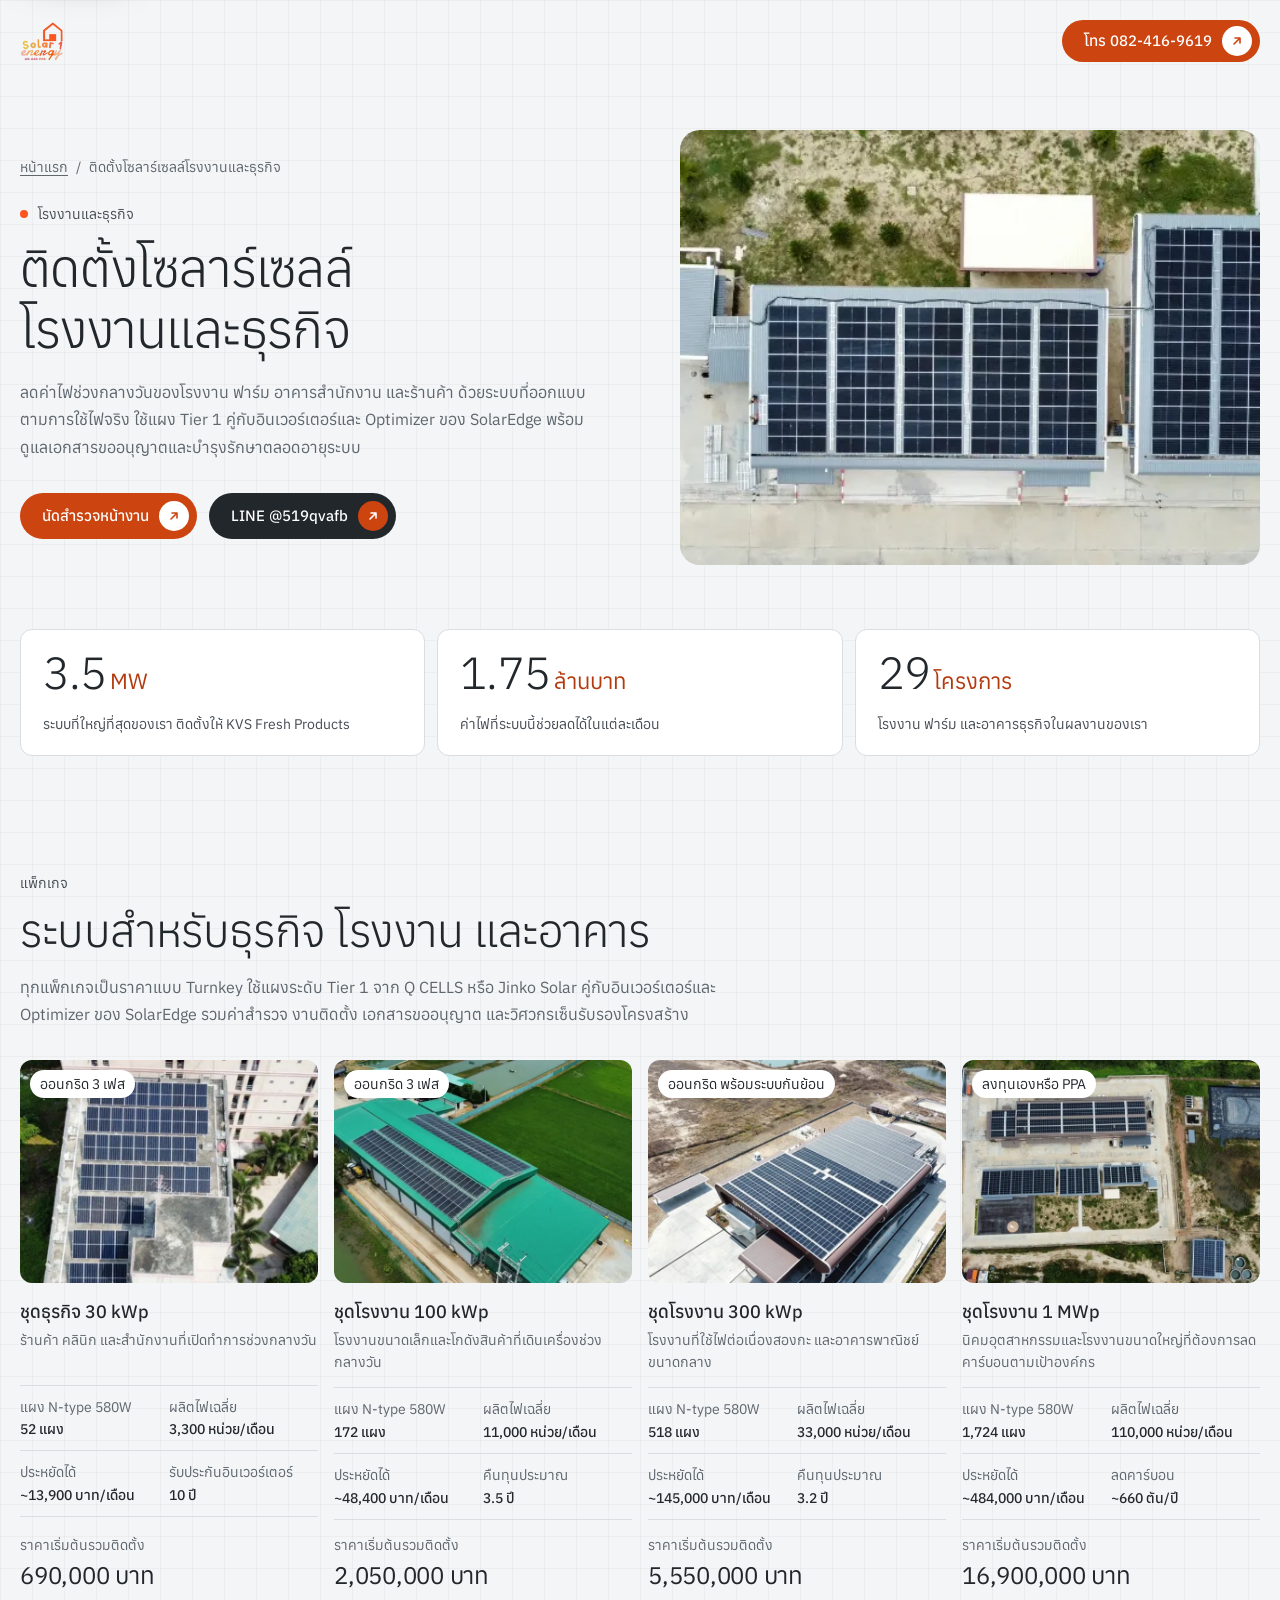
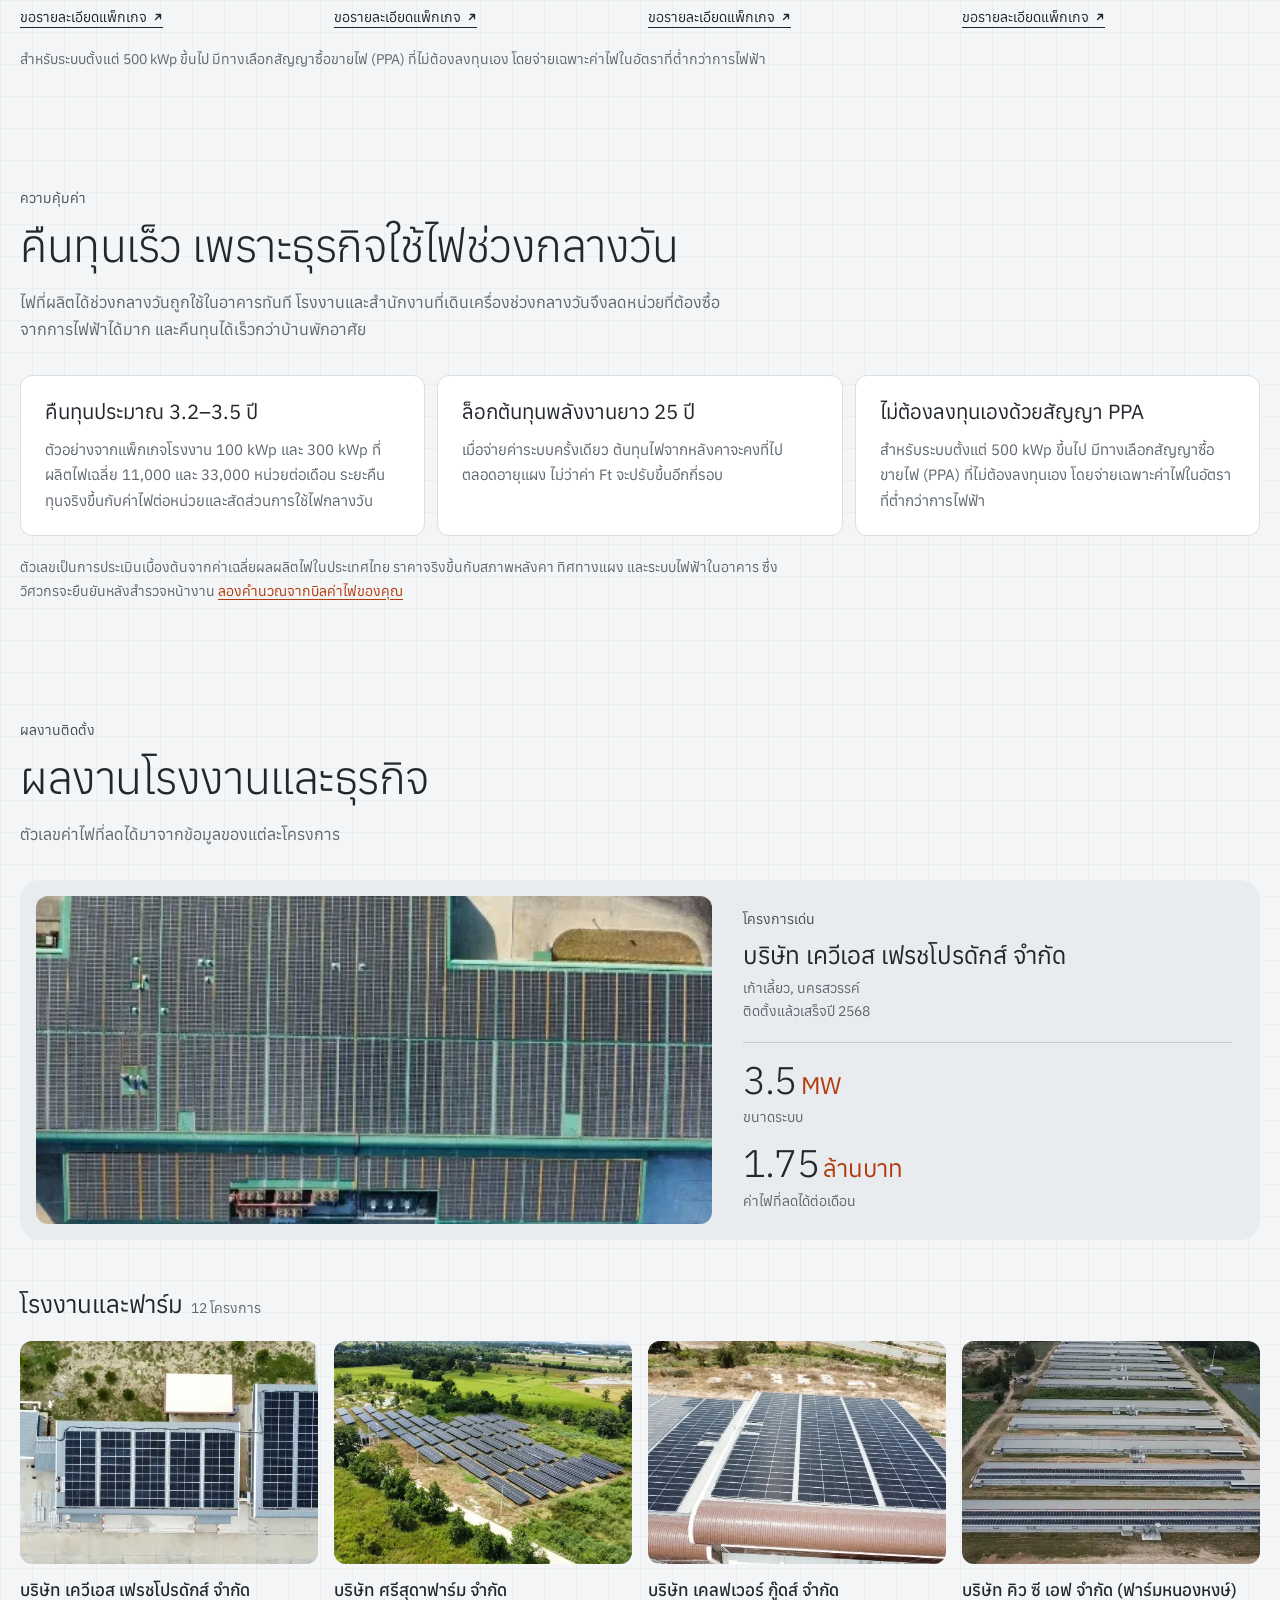
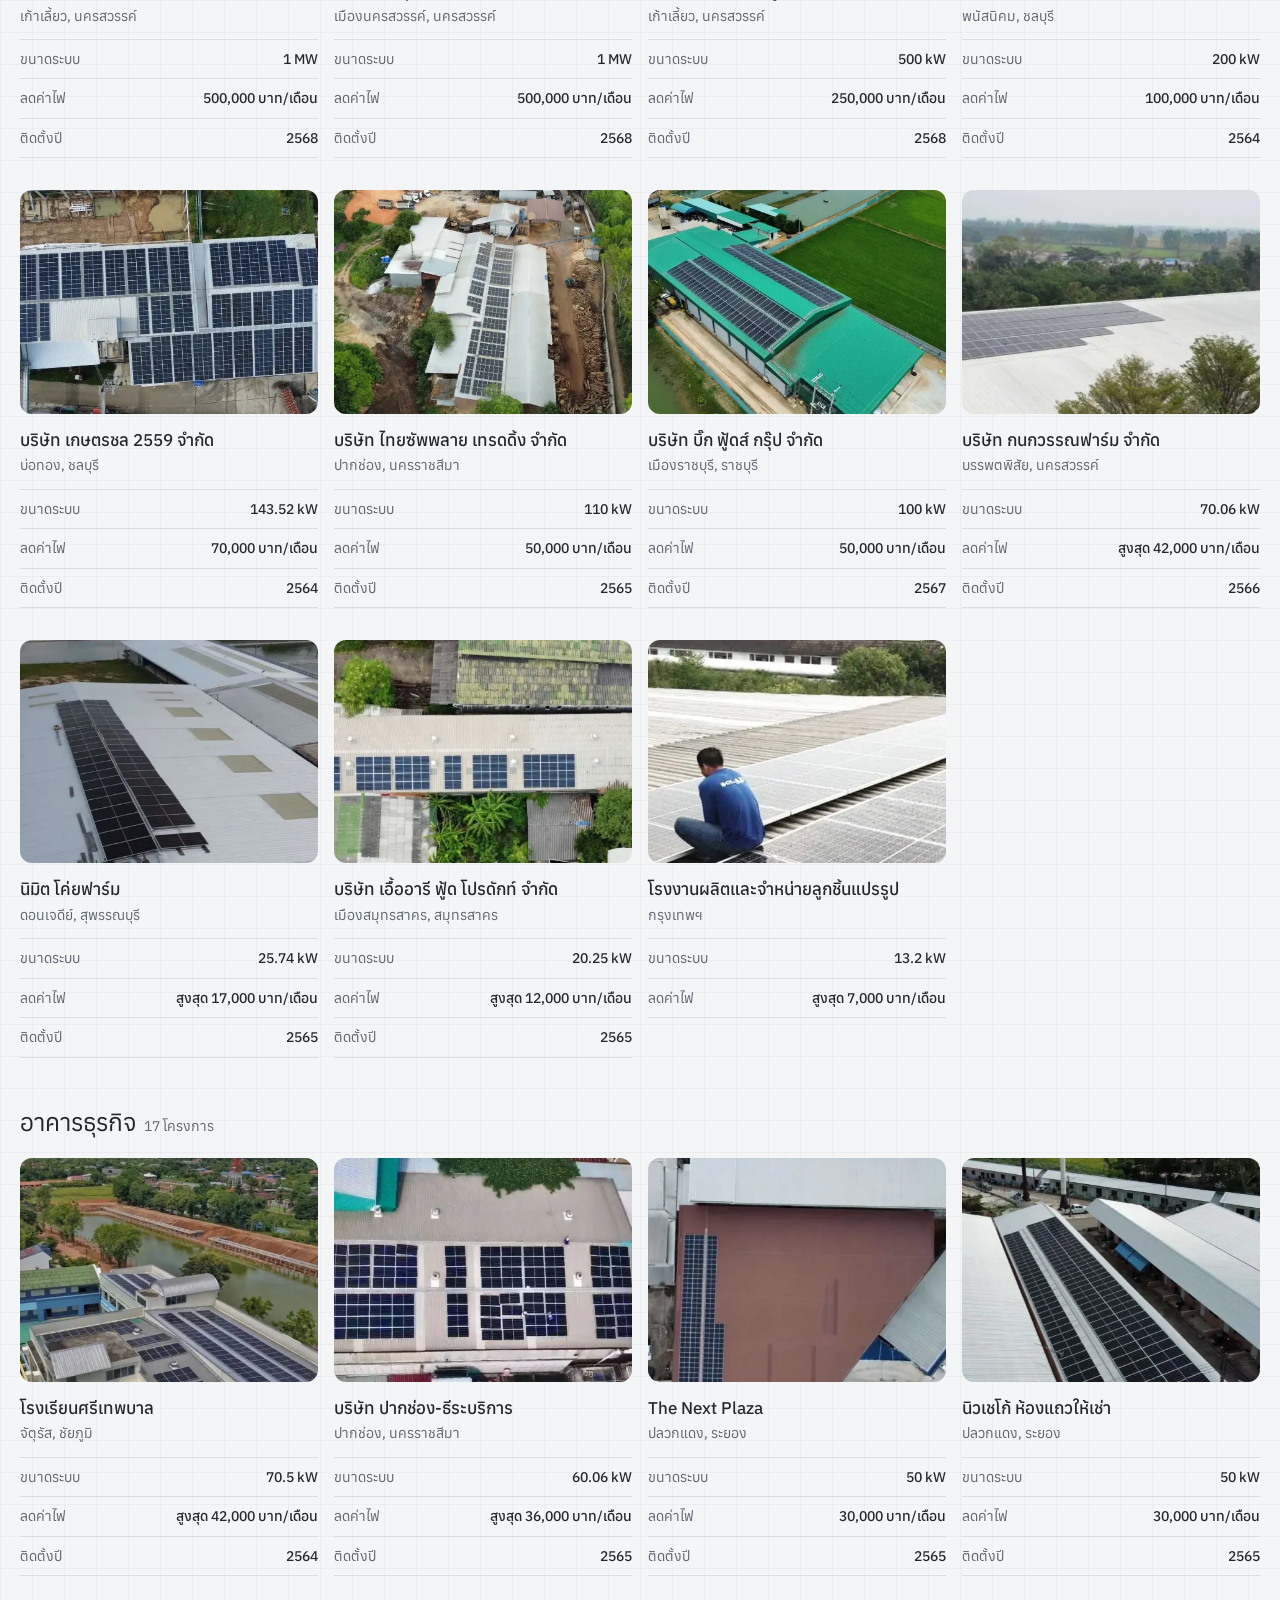
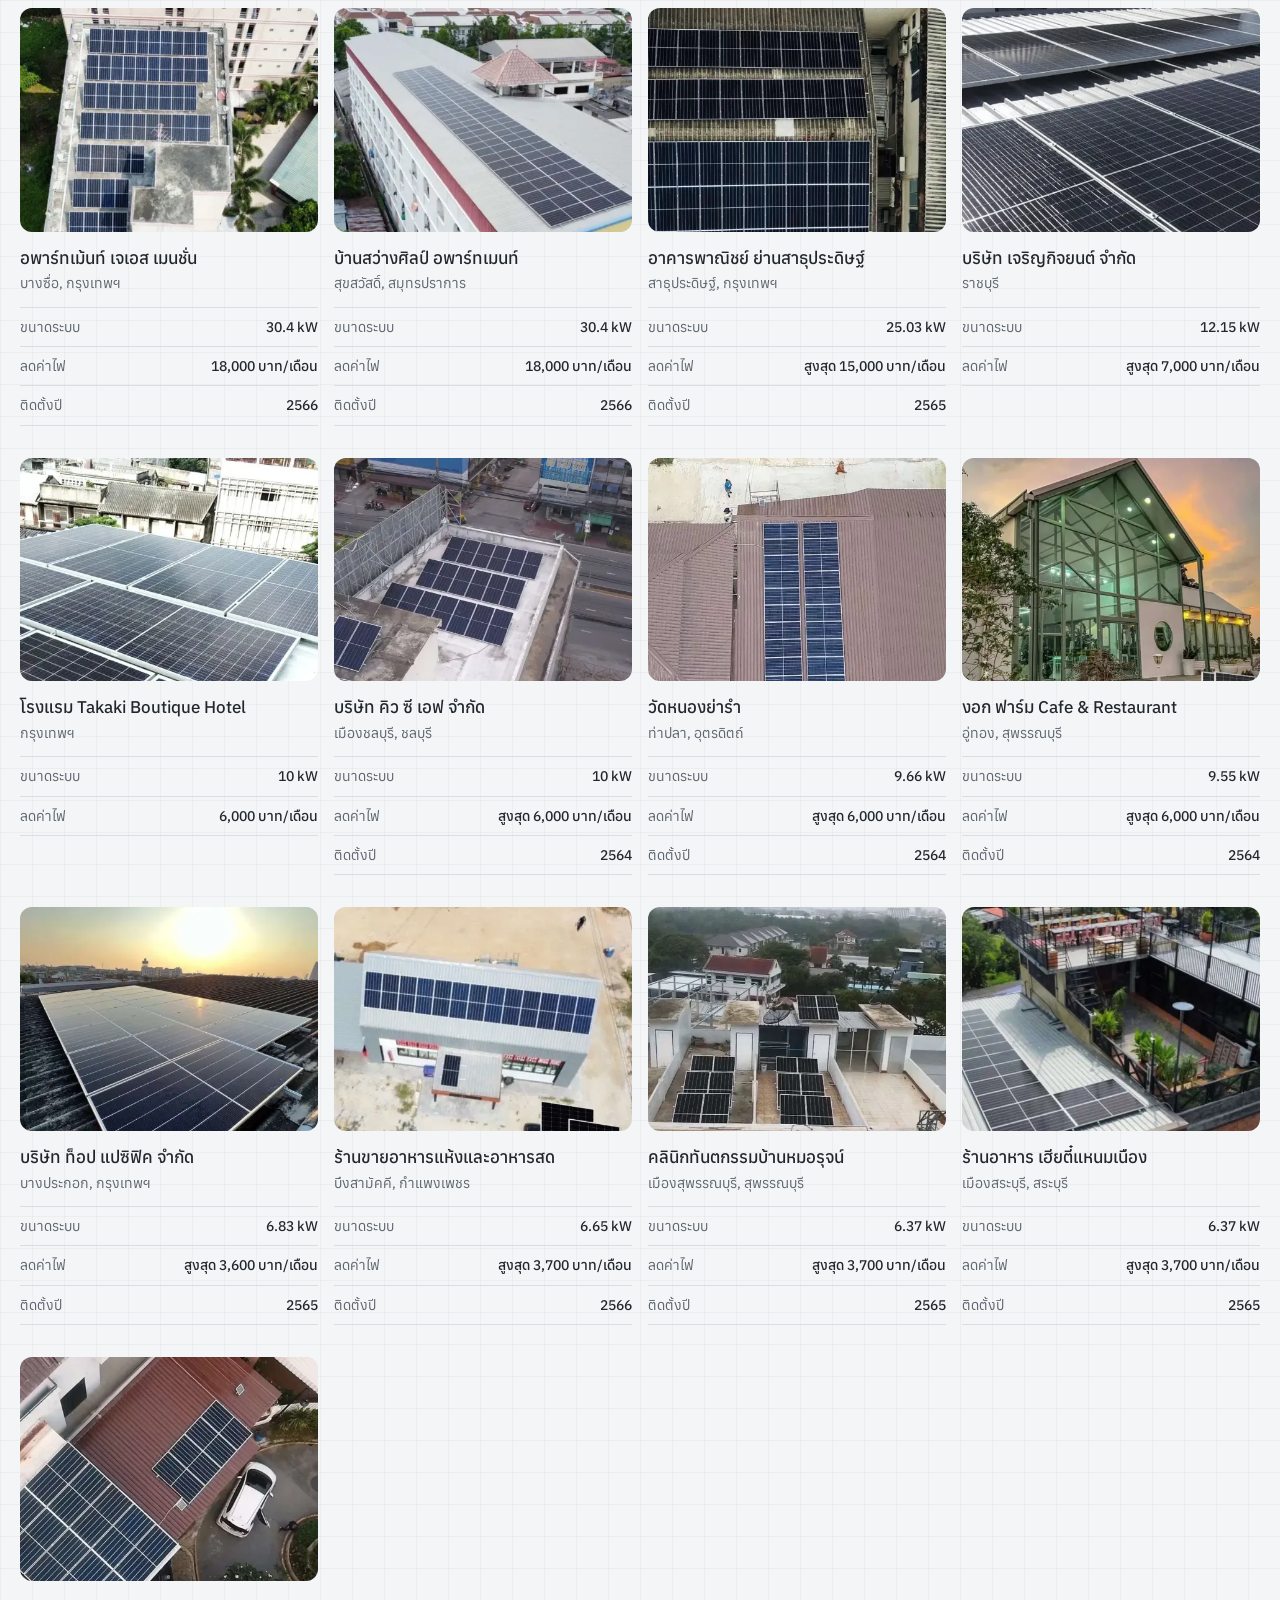
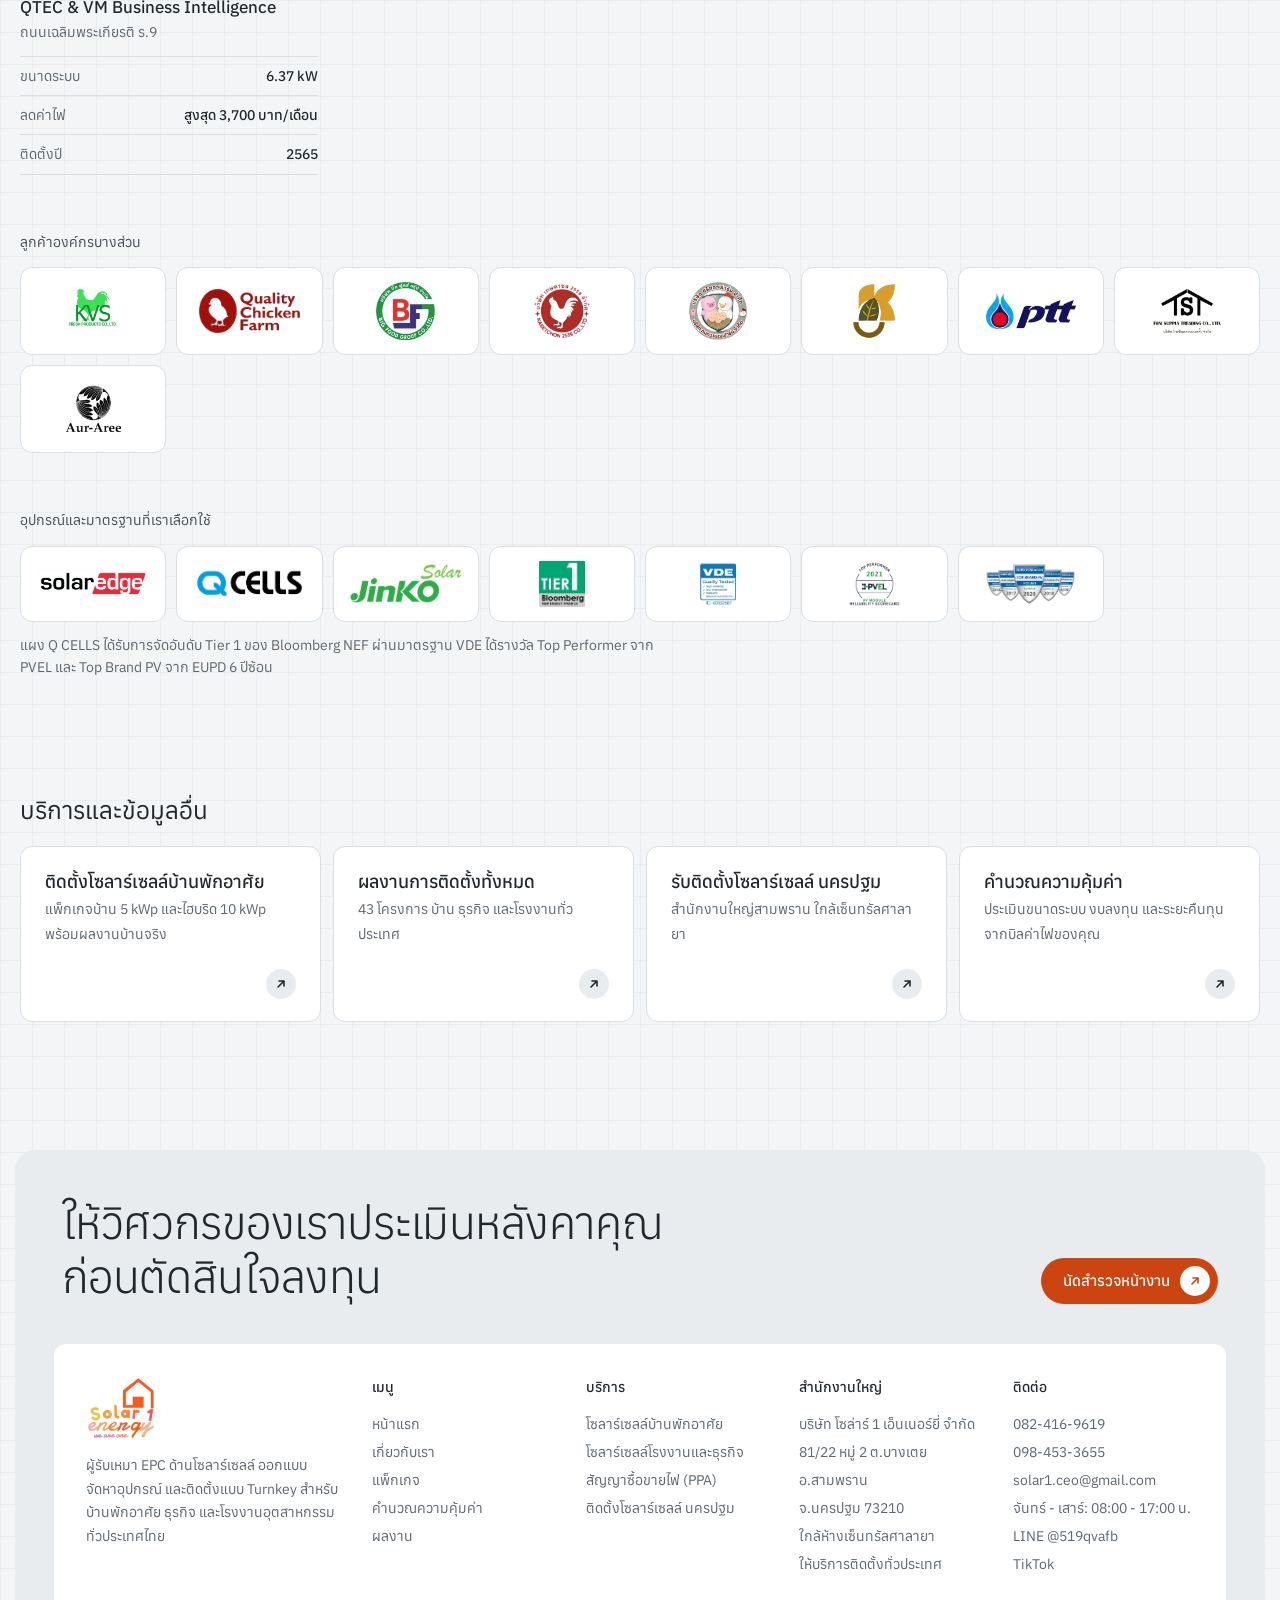
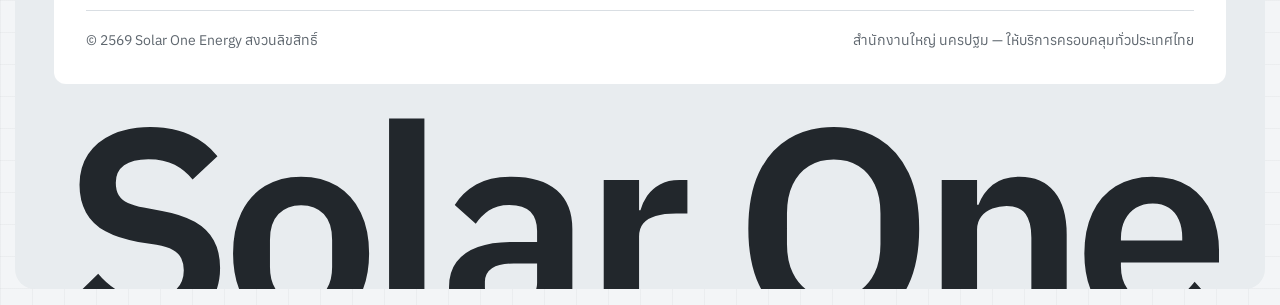
==== commit 99d2d7f8: "Feat: EPC/Turnkey positioning, interactive EPC workflow, engineering standards - Copy: EPC (Engineer" ====
--- a/commercial/index.html
+++ b/commercial/index.html
@@ -108,7 +108,7 @@
     <div class="pg-head">
       <p class="kicker">แพ็กเกจ</p>
       <h2 class="h2"><span id="pk-title">ระบบสำหรับธุรกิจ โรงงาน และอาคาร</span></h2>
-      <p class="lede">ทุกแพ็กเกจใช้แผงระดับ Tier 1 จาก Q CELLS หรือ Jinko Solar คู่กับอินเวอร์เตอร์และ Optimizer ของ SolarEdge รวมค่าสำรวจ งานติดตั้ง เอกสารขออนุญาต และวิศวกรเซ็นรับรองโครงสร้าง</p>
+      <p class="lede">ทุกแพ็กเกจเป็นราคาแบบ Turnkey ใช้แผงระดับ Tier 1 จาก Q CELLS หรือ Jinko Solar คู่กับอินเวอร์เตอร์และ Optimizer ของ SolarEdge รวมค่าสำรวจ งานติดตั้ง เอกสารขออนุญาต และวิศวกรเซ็นรับรองโครงสร้าง</p>
     </div>
     <div class="pk-grid pk-grid--4">
         <article class="pk">
@@ -522,7 +522,7 @@
     <div class="foot-card">
       <div class="foot-brand">
         <img src="/Media/logo-footer.webp" width="212" height="192" loading="lazy" decoding="async" alt="Solar One Energy">
-        <p>บริษัทออกแบบและติดตั้งระบบโซลาร์เซลล์ครบวงจร สำหรับบ้านพักอาศัย ธุรกิจ และโรงงานอุตสาหกรรมทั่วประเทศไทย</p>
+        <p>ผู้รับเหมา EPC ด้านโซลาร์เซลล์ ออกแบบ จัดหาอุปกรณ์ และติดตั้งแบบ Turnkey สำหรับบ้านพักอาศัย ธุรกิจ และโรงงานอุตสาหกรรมทั่วประเทศไทย</p>
       </div>
       <div class="foot-col">
         <h3>เมนู</h3>
--- a/styles.css
+++ b/styles.css
@@ -217,6 +217,7 @@
   top: 22px; left: 28px; right: 28px;
   display: grid;
   grid-template-columns: 1fr auto 1fr;
+  column-gap: 12px;   /* keeps the link pill off the logo and the actions on narrow desktops */
   align-items: center;
 }
 
@@ -253,6 +254,14 @@
 .nav-links a:hover { background: rgba(255,255,255,.14); color: var(--white); }
 .nav-links a[aria-current="page"],
 .nav-links a[aria-current="page"]:hover { background: transparent; color: var(--graphite); }
+/* narrow desktops: seven links only fit once "home" goes (the logo links home) */
+@media (max-width: 1300px) {
+  .nav-links a[href="#top"] { display: none; }
+  .nav-links > a { padding: 7px 12px; }
+}
+@media (max-width: 1100px) {
+  .nav-links > a { padding: 7px 9px; }
+}
 
 .nav-actions { justify-self: end; display: flex; align-items: center; gap: 8px; }
 .nav-drawer-foot { display: none; }
@@ -857,6 +866,210 @@
 .logos--brands li { height: 76px; padding: 14px 16px; }
 .logo-note { margin-top: 12px; max-width: 640px; font-size: 14px; line-height: 1.6; color: var(--muted); }
 
+/* ---------- EPC workflow ---------- */
+/* Without JS all four step panels show in order. main.js adds .is-interactive and
+   turns the rail into tabs: one panel at a time, the line fills to the chosen step. */
+
+.process { padding: var(--section-gap) 0 0; }
+.process-head {
+  display: grid;
+  grid-template-columns: 1fr 1fr;
+  gap: 24px 48px;
+  align-items: end;
+}
+.process-head .h2 { margin-top: 10px; }
+.process-head .lede { max-width: 560px; }
+
+/* E / P / C: what the one contract covers */
+.epc {
+  list-style: none;
+  margin-top: 40px;
+  display: grid;
+  grid-template-columns: repeat(3, 1fr);
+  border-top: 1px solid var(--line);
+}
+.epc li { display: flex; gap: 16px; align-items: flex-start; padding: 20px 24px 0 0; }
+.epc li + li { padding-left: 24px; border-left: 1px solid var(--line); }
+.epc-l { flex: none; width: 34px; font-size: 44px; font-weight: 300; line-height: .95; color: var(--orange); }
+.epc strong { display: block; font-size: 16px; font-weight: 500; line-height: 1.4; }
+.epc li div > span { display: block; margin-top: 4px; font-size: 14px; line-height: 1.6; color: var(--muted); }
+
+.flow { position: relative; margin-top: 56px; scroll-margin-top: 96px; }
+.flow-rail {
+  list-style: none;
+  position: relative; z-index: 1;
+  display: grid;
+  grid-template-columns: repeat(4, 1fr);
+  gap: 12px;
+}
+.flow-tab {
+  width: 100%; min-height: 44px;
+  display: flex; flex-direction: column; align-items: flex-start; gap: 4px;
+  padding: 0 8px 4px 0;
+  text-align: left;
+  border-radius: var(--r-card);
+}
+.flow-num {
+  width: 44px; height: 44px;
+  margin-bottom: 10px;
+  border-radius: 50%;
+  display: grid; place-items: center;
+  font-size: 17px; font-weight: 500;
+  font-variant-numeric: tabular-nums;
+  color: var(--ink-soft);
+  background: var(--paper);
+  border: 1.5px solid var(--line-strong);
+  transition: background-color .3s, border-color .3s, color .3s, box-shadow .3s var(--ease);
+}
+.flow-name { font-size: 16px; font-weight: 500; line-height: 1.4; color: var(--ink-soft); transition: color .2s; }
+.flow-name-short { display: none; }
+.flow-en { font-size: 14px; color: var(--muted); }
+
+/* the line runs from the first node's centre to the last one's */
+.flow-line {
+  position: absolute; z-index: 0;
+  top: 21px; left: 22px;
+  right: calc((100% - 36px) / 4 - 22px);
+  height: 2px;
+  background: var(--line-strong);
+}
+.flow-line i {
+  position: absolute; inset: 0;
+  background: var(--orange);
+  transform-origin: left center;
+  transform: scaleX(var(--p, 1));
+  transition: transform .6s var(--ease);
+}
+
+/* reached steps fill; the current one gets a ring */
+.flow:not(.is-interactive) .flow-num,
+.flow-tab.is-done .flow-num,
+.flow-tab[aria-selected="true"] .flow-num { background: var(--cta); border-color: var(--cta); color: var(--white); }
+.flow-tab[aria-selected="true"] .flow-num { box-shadow: 0 0 0 6px var(--orange-tint); }
+.flow-tab[aria-selected="true"] .flow-name,
+.flow:not(.is-interactive) .flow-name { color: var(--ink); }
+.is-interactive .flow-tab { cursor: pointer; }
+.flow-tab:hover:not([aria-selected="true"]) .flow-num { border-color: var(--ink); color: var(--ink); }
+.flow-tab:hover .flow-name { color: var(--ink); }
+.flow-tab:focus-visible { outline-offset: 4px; }
+
+.flow-panels { margin-top: 28px; }
+.flow-panel {
+  display: grid;
+  grid-template-columns: 1.3fr 1fr;
+  gap: 24px 48px;
+  padding: clamp(24px, 3vw, 40px);
+  background: var(--card);
+  border: 1px solid var(--line);
+  border-radius: var(--r-panel);
+}
+.flow-panel + .flow-panel { margin-top: 12px; }
+.flow-panel[hidden] { display: none; }
+.flow-count { font-size: 14px; font-weight: 500; color: var(--accent-text); }
+.flow-title { margin-top: 8px; font-size: clamp(22px, 1.2vw + 14px, 30px); font-weight: 400; line-height: 1.3; }
+.flow-title:focus { outline: none; }
+.flow-desc { margin-top: 12px; max-width: 560px; font-size: 16px; line-height: 1.75; color: var(--ink-soft); }
+
+/* the two grid authorities, named in full */
+.flow-auth { list-style: none; margin-top: 20px; display: grid; grid-template-columns: 1fr 1fr; gap: 10px; max-width: 560px; }
+.flow-auth li { display: grid; gap: 2px; padding: 14px 16px; border-radius: var(--r-card); background: var(--surface); }
+.flow-auth strong { font-size: 20px; font-weight: 600; line-height: 1.3; }
+.flow-auth span { font-size: 15px; line-height: 1.5; }
+.flow-auth small { font-size: 14px; line-height: 1.5; color: var(--muted); }
+
+.flow-get { align-self: start; padding-left: 32px; border-left: 1px solid var(--line); }
+.flow-get h4 { font-size: 14px; font-weight: 500; color: var(--ink-soft); }
+.flow-get ul { list-style: none; margin-top: 12px; display: grid; gap: 12px; }
+.flow-get li { display: grid; grid-template-columns: 22px 1fr; gap: 10px; font-size: 15px; line-height: 1.6; }
+.flow-get svg { width: 22px; height: 22px; margin-top: 1px; padding: 4px; border-radius: 50%; background: var(--orange-tint); color: var(--accent-text); }
+
+.flow-nav {
+  grid-column: 1 / -1;
+  display: flex; align-items: center; justify-content: space-between; gap: 12px;
+  padding-top: 20px;
+  border-top: 1px solid var(--line);
+}
+.flow:not(.is-interactive) .flow-nav { display: none; }
+.flow-prev {
+  display: inline-flex; align-items: center; gap: 8px;
+  min-height: 44px; padding: 0 16px 0 10px;
+  border-radius: var(--r-pill);
+  font-size: 15px; color: var(--ink-soft);
+  transition: background-color .2s, color .2s;
+}
+.flow-prev:hover { background: var(--surface); color: var(--ink); }
+.flow-prev svg { width: 14px; height: 14px; transform: rotate(180deg); }
+
+/* one-shot: the line draws in when the section arrives; a chosen step's panel settles in */
+@keyframes rail-draw { from { transform: scaleX(0); } }
+@keyframes flow-in { from { opacity: 0; transform: translate3d(0, 8px, 0); } }
+.flow-line.rail-draw i { animation: rail-draw 1.1s var(--ease) .15s backwards; }
+.flow-panel.flow-in { animation: flow-in .45s var(--ease) backwards; }
+
+/* ---------- engineering standards ---------- */
+
+.standards { padding: var(--section-gap) 0 0; }
+.std-list {
+  list-style: none;
+  display: grid;
+  grid-template-columns: 1fr 1fr;
+  column-gap: 40px;
+  border-top: 1px solid var(--line-strong);
+}
+.std {
+  display: grid;
+  grid-template-columns: 48px 1fr;
+  gap: 18px;
+  padding: 24px 0;
+  border-bottom: 1px solid var(--line);
+}
+.std-ico {
+  width: 48px; height: 48px;
+  display: grid; place-items: center;
+  border-radius: var(--r-card);
+  background: var(--orange-tint);
+  color: var(--accent-text);
+}
+.std-ico svg { width: 24px; height: 24px; }
+.std h3 { font-size: 18px; font-weight: 500; line-height: 1.4; }
+.std p { margin-top: 6px; font-size: 15px; line-height: 1.7; color: var(--muted); }
+.std-tag {
+  display: inline-flex;
+  margin-top: 12px;
+  padding: 3px 12px;
+  border: 1px solid var(--line-strong);
+  border-radius: var(--r-pill);
+  font-size: 14px;
+  color: var(--ink-soft);
+}
+
+@media (max-width: 1024px) {
+  .process-head { grid-template-columns: 1fr; gap: 16px; }
+  .flow-panel { grid-template-columns: 1fr; }
+  .flow-get { padding: 20px 0 0; border-left: 0; border-top: 1px solid var(--line); }
+}
+@media (max-width: 767px) {
+  .epc { grid-template-columns: 1fr; }
+  .epc li { padding: 16px 0 0; }
+  .epc li + li { padding-left: 0; border-left: 0; }
+  .flow { margin-top: 40px; }
+  .flow-rail { gap: 8px; }
+  .flow-tab { align-items: center; padding: 0 0 4px; text-align: center; }
+  .flow-num { width: 40px; height: 40px; margin-bottom: 6px; }
+  .flow-name { font-size: 15px; }
+  .flow-name-full, .flow-en { display: none; }
+  .flow-name-short { display: inline; }
+  /* nodes are centred in their columns here */
+  .flow-line { top: 19px; left: calc((100% - 24px) / 8); right: calc((100% - 24px) / 8); }
+}
+@media (max-width: 639px) {
+  .flow-panel { padding: 22px 20px; }
+  .flow-auth { grid-template-columns: 1fr; }
+  .flow-nav .btn { padding-left: 18px; }
+  .std-list { grid-template-columns: 1fr; }
+  .std { padding: 20px 0; }
+}
+
 /* ---------- footer ---------- */
 
 .foot-shell { padding: var(--section-gap) clamp(8px, 1.2vw, 16px) clamp(8px, 1.2vw, 16px); }
@@ -1112,7 +1325,8 @@
 
   /* motion becomes a short fade; nothing is held hidden */
   .hero-video, .hero [data-in], .hero .nav[data-in], .hero h1 .line > span,
-  .reveal-in, .impact-panel.reveal-in, .wordmark.reveal-in .ch { animation-name: fade-in; }
+  .reveal-in, .impact-panel.reveal-in, .wordmark.reveal-in .ch,
+  .flow-panel.flow-in, .flow-line.rail-draw i { animation-name: fade-in; }
   .impact-panel.reveal-in video { animation: none; }
   .nav.is-stuck { animation: nav-fade .4s ease; }
   .pk:hover .pk-media video, .pk:hover .pk-media .frame-img { transform: none; }
@@ -1380,5 +1594,6 @@
 
 @media (prefers-reduced-motion: reduce) {
   .media-frame.is-loading::after { animation: none; }
+  .flow-line i, .flow-num, .flow-prev { transition-duration: .01s; }
   .nav-links, .nav.is-open .nav-links { transform: none; transition-duration: .01s; }
 }
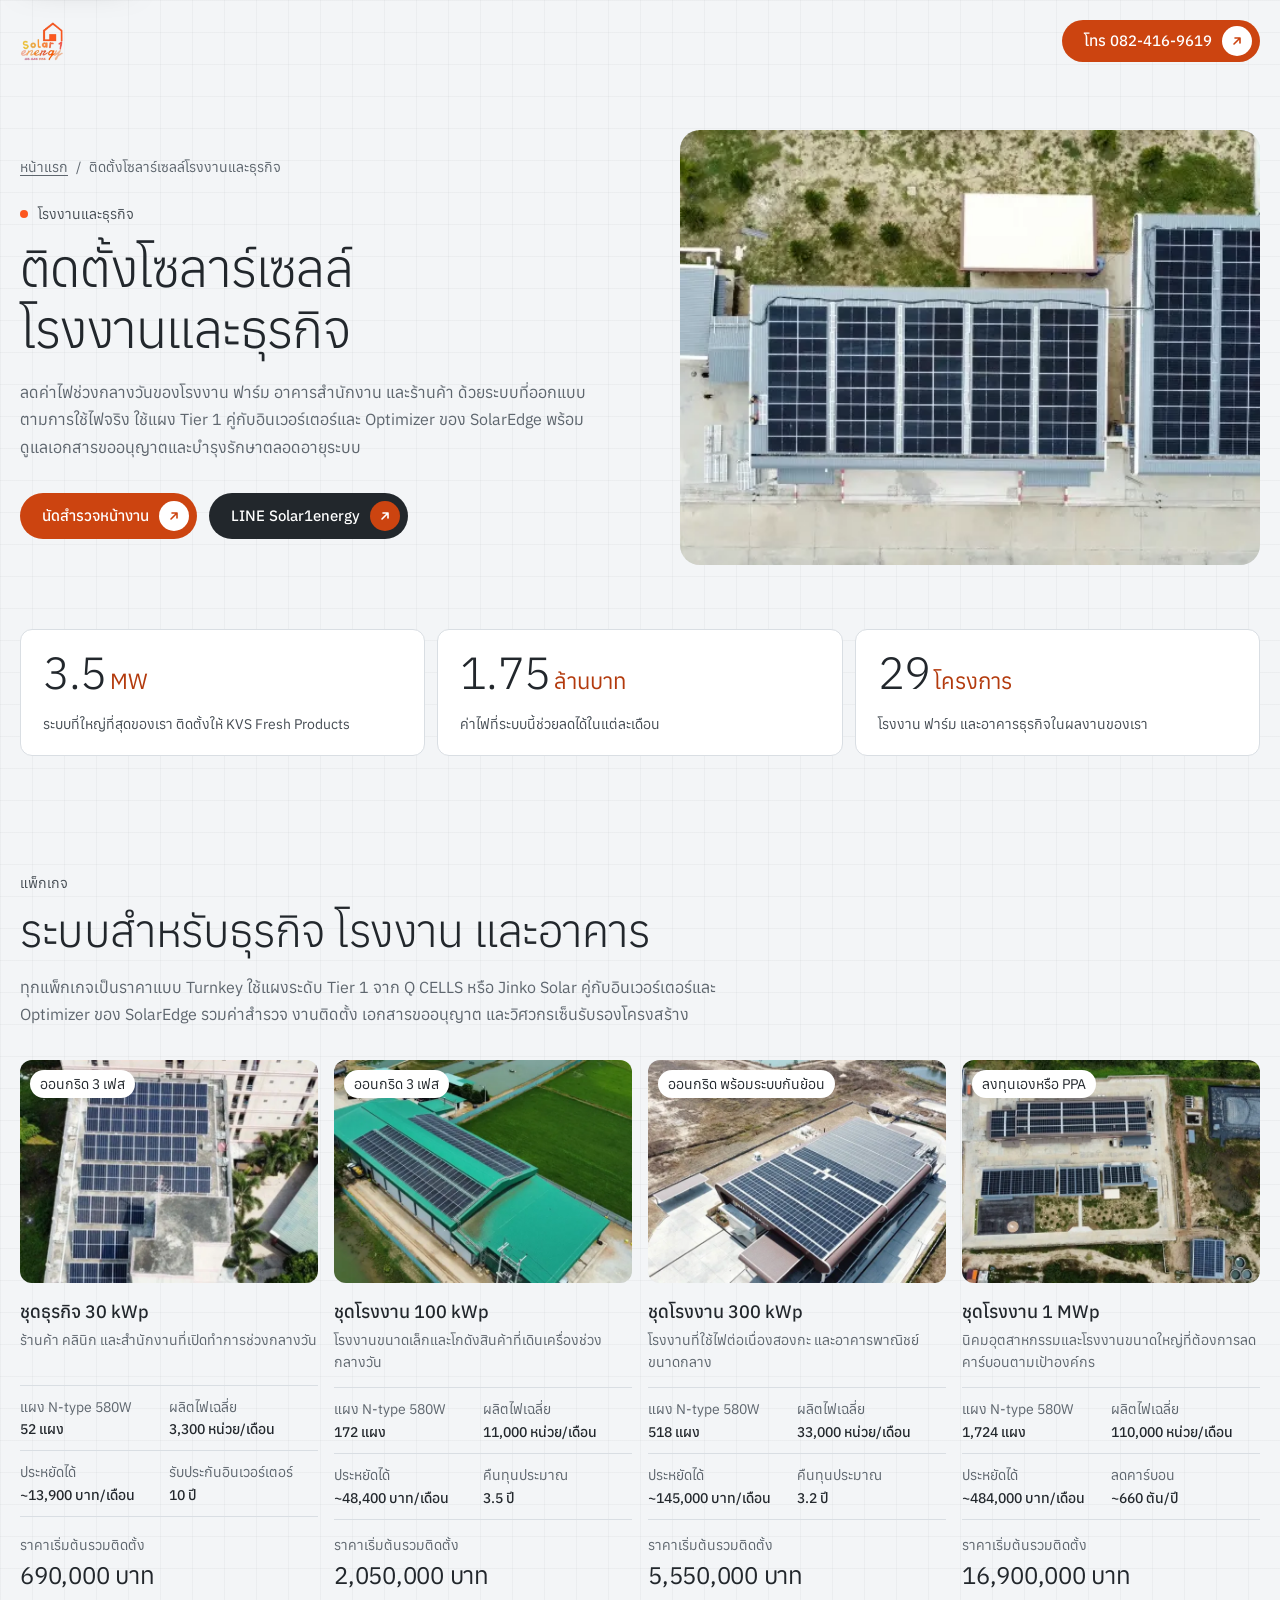
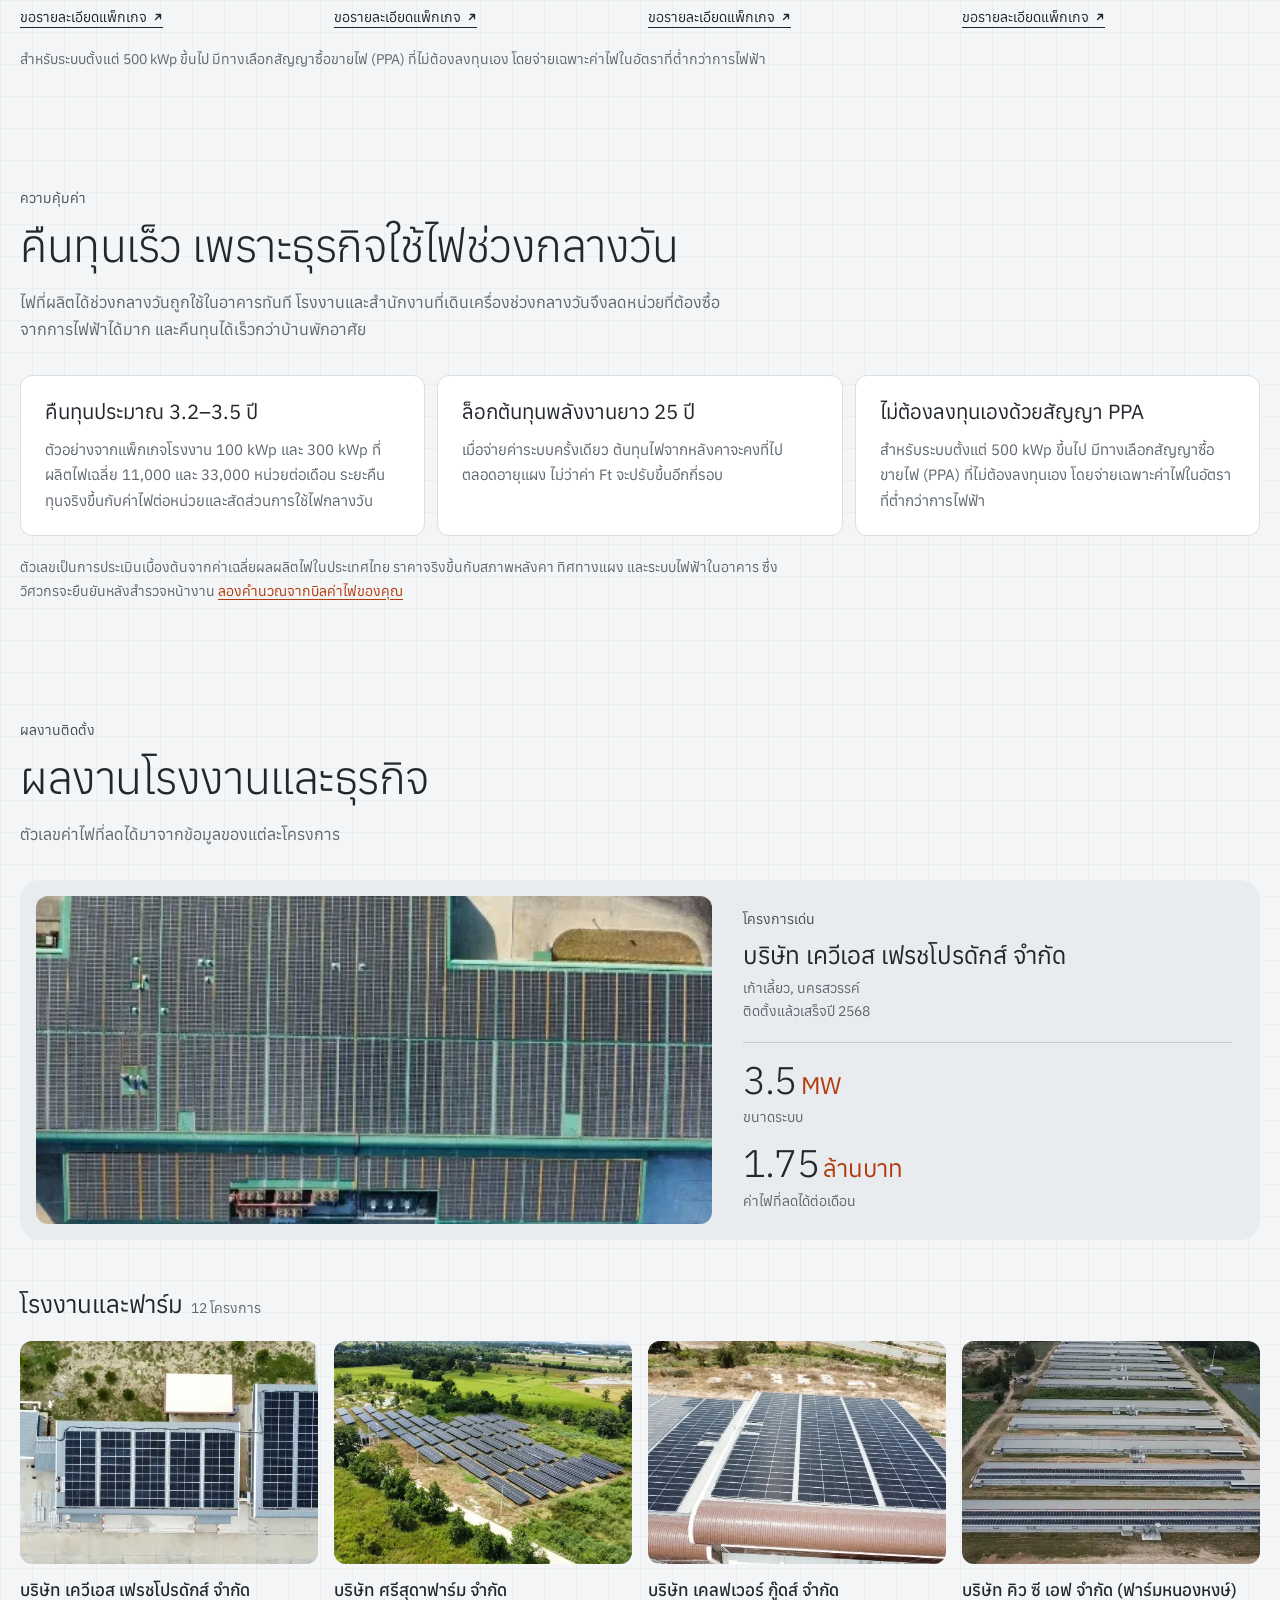
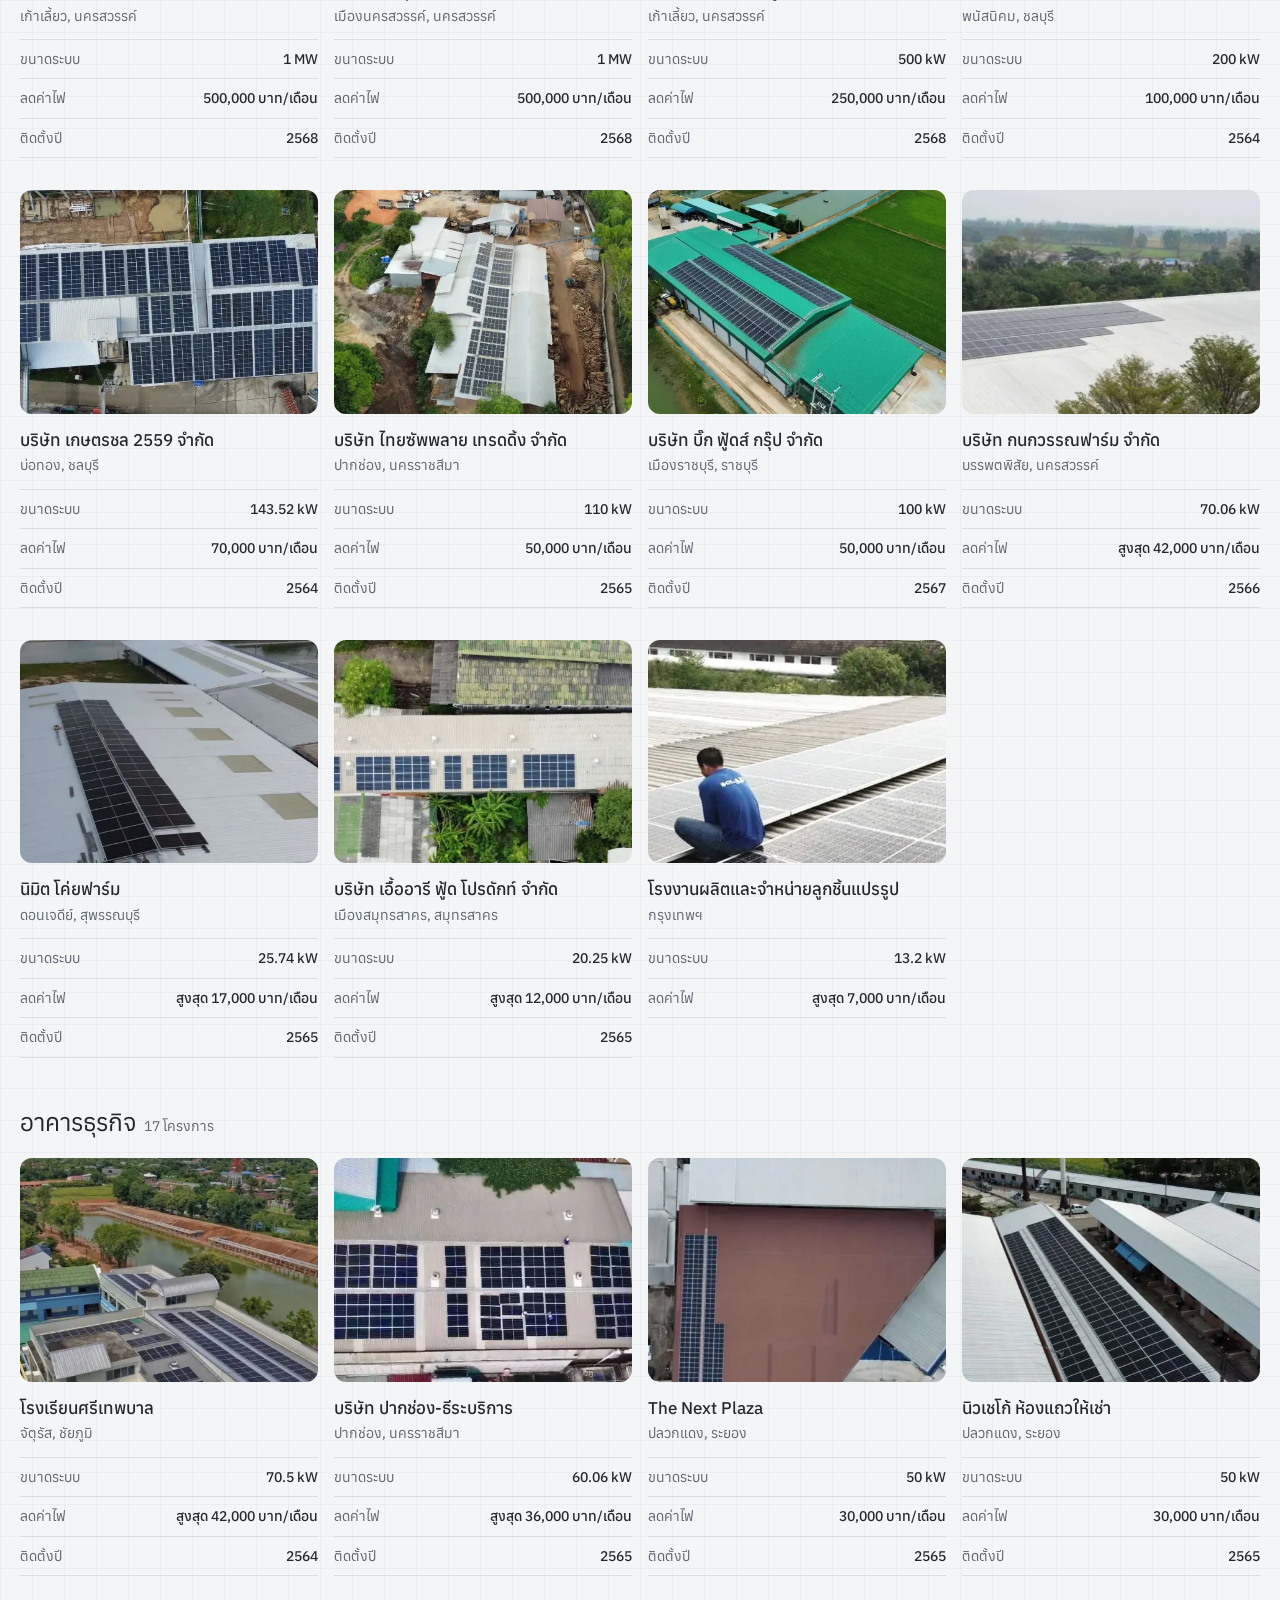
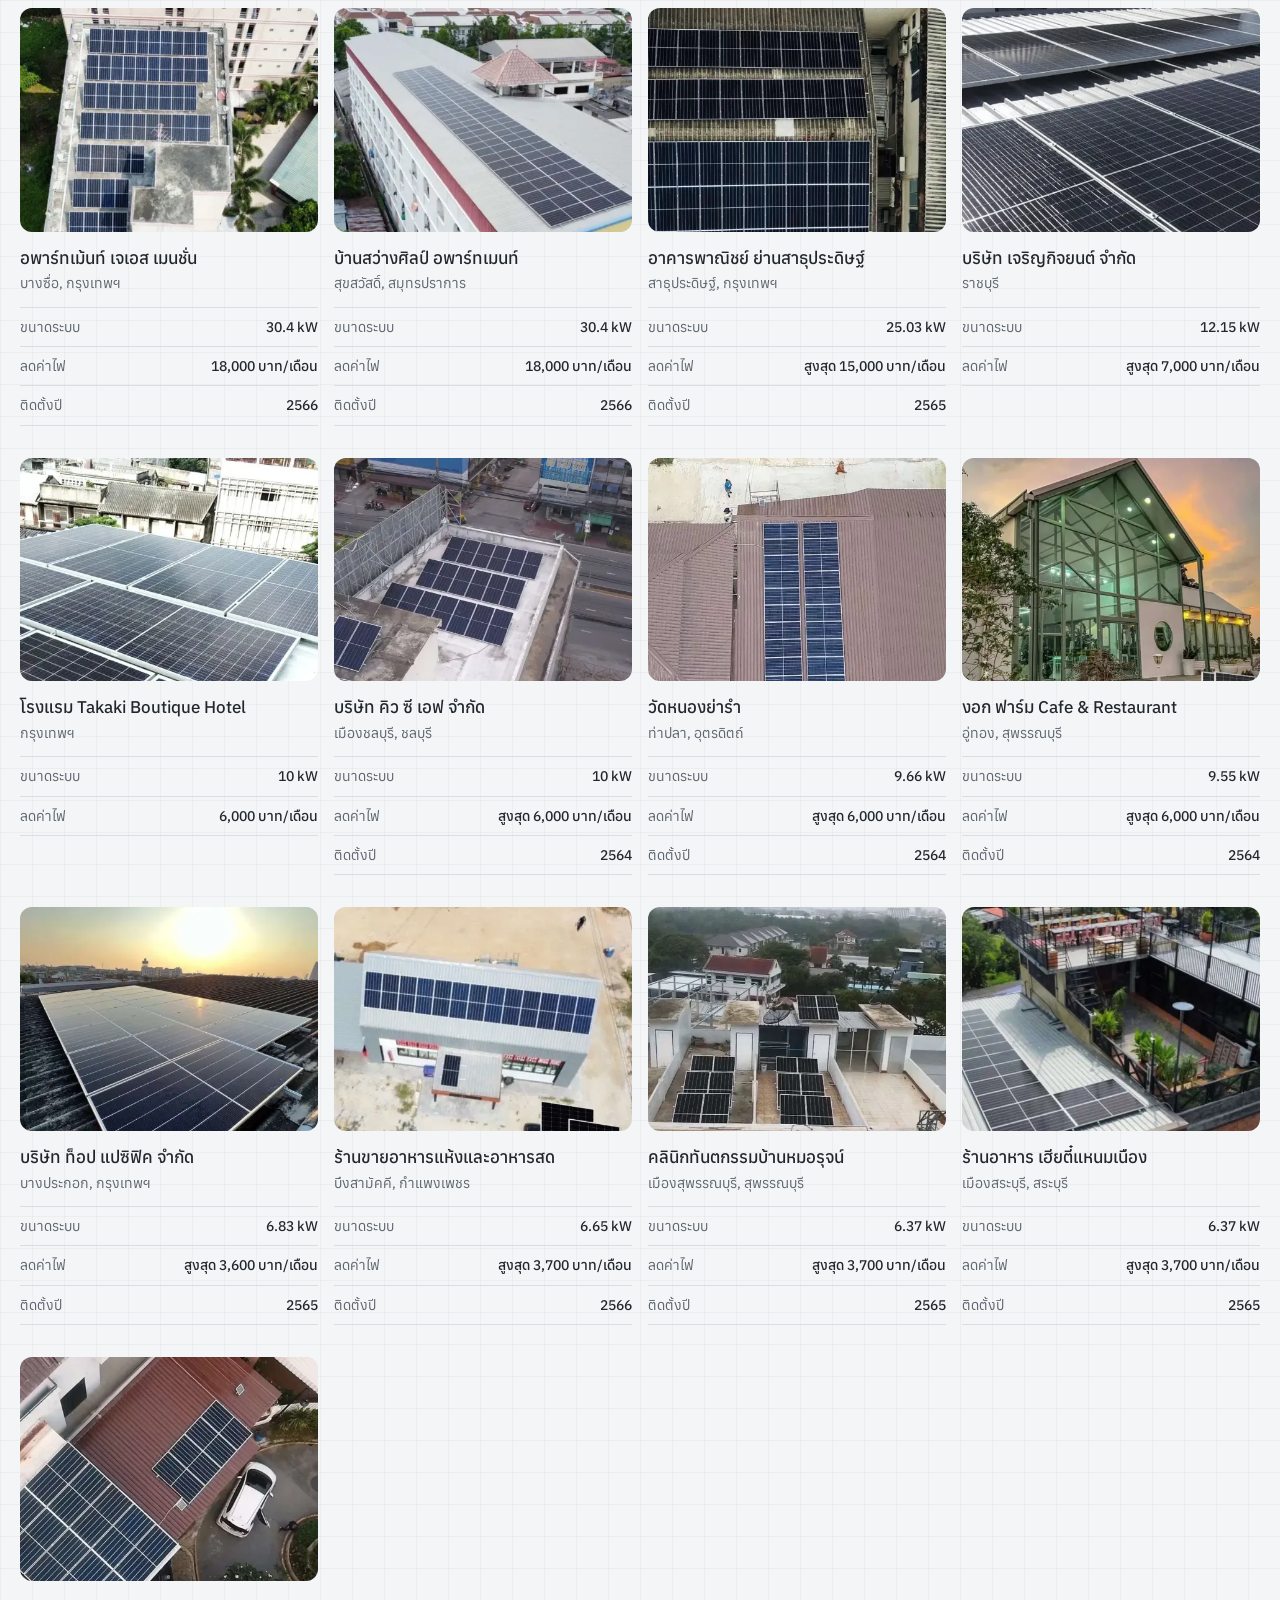
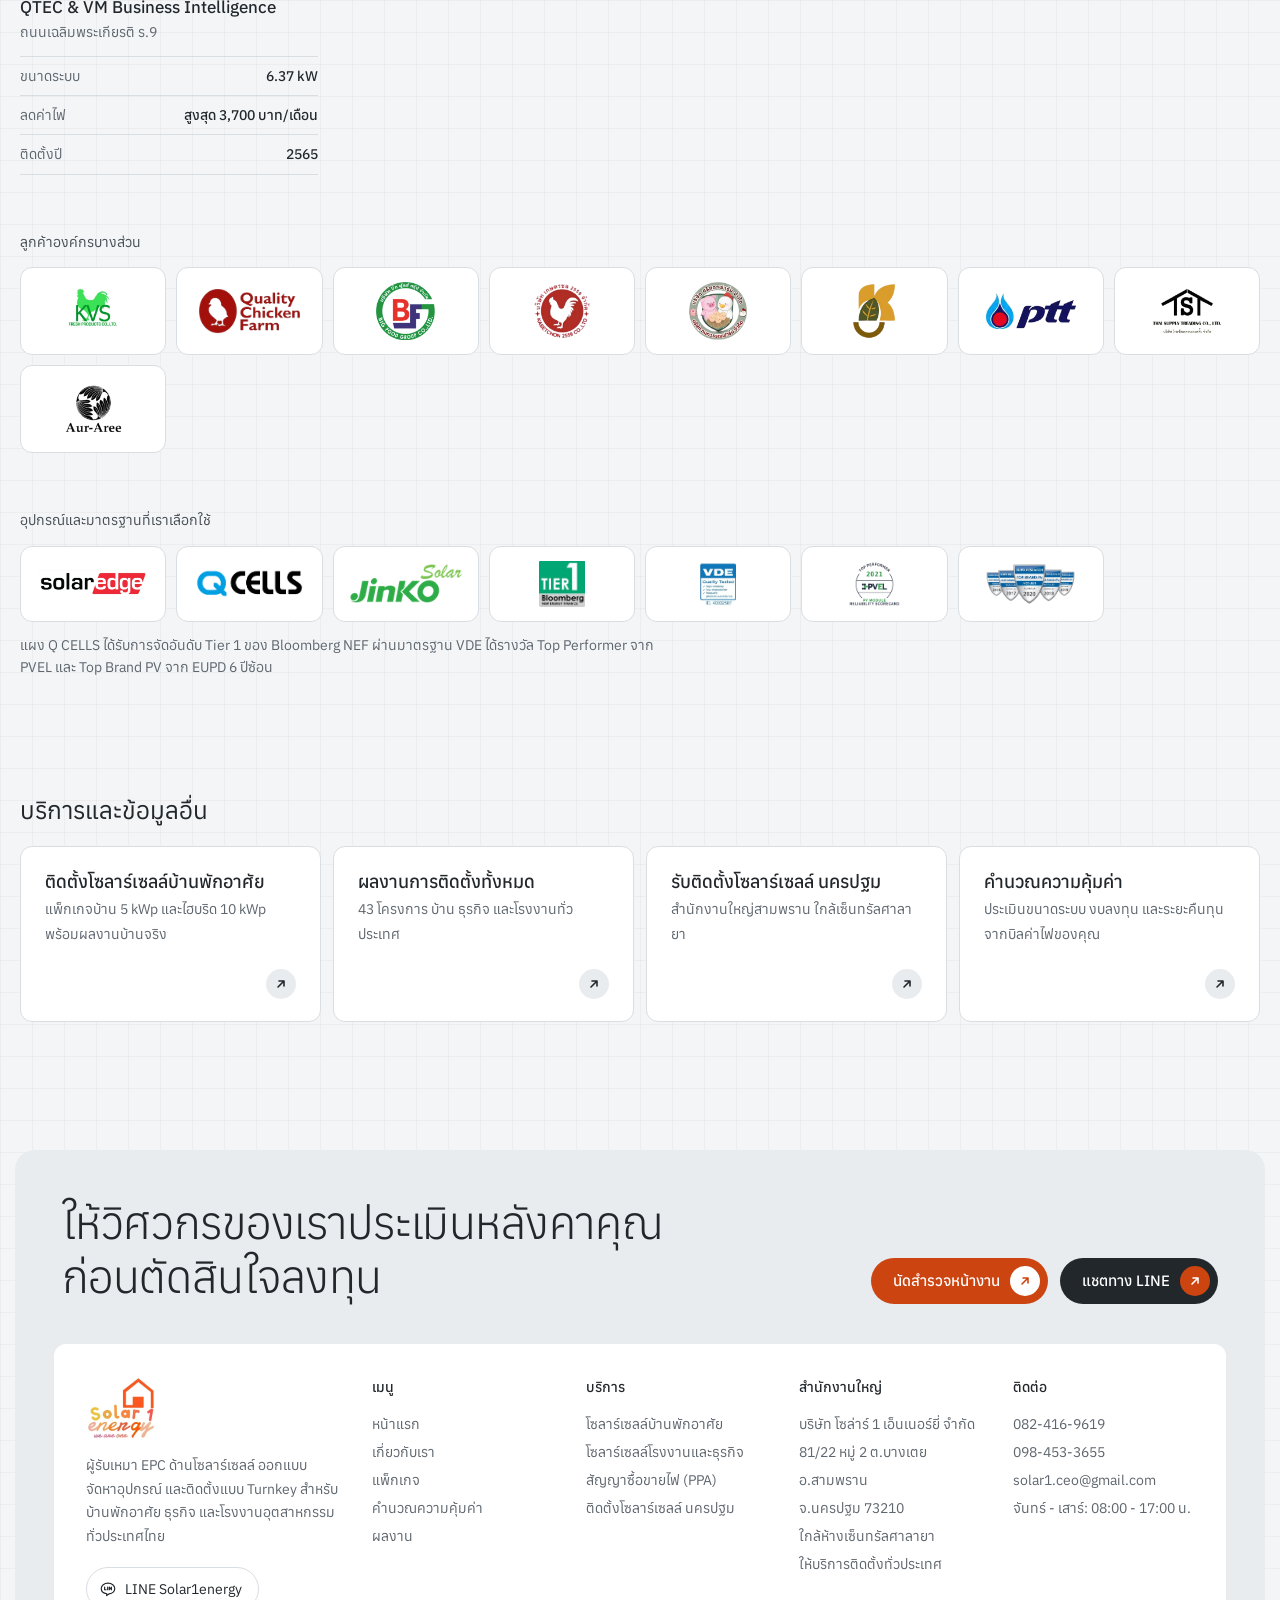
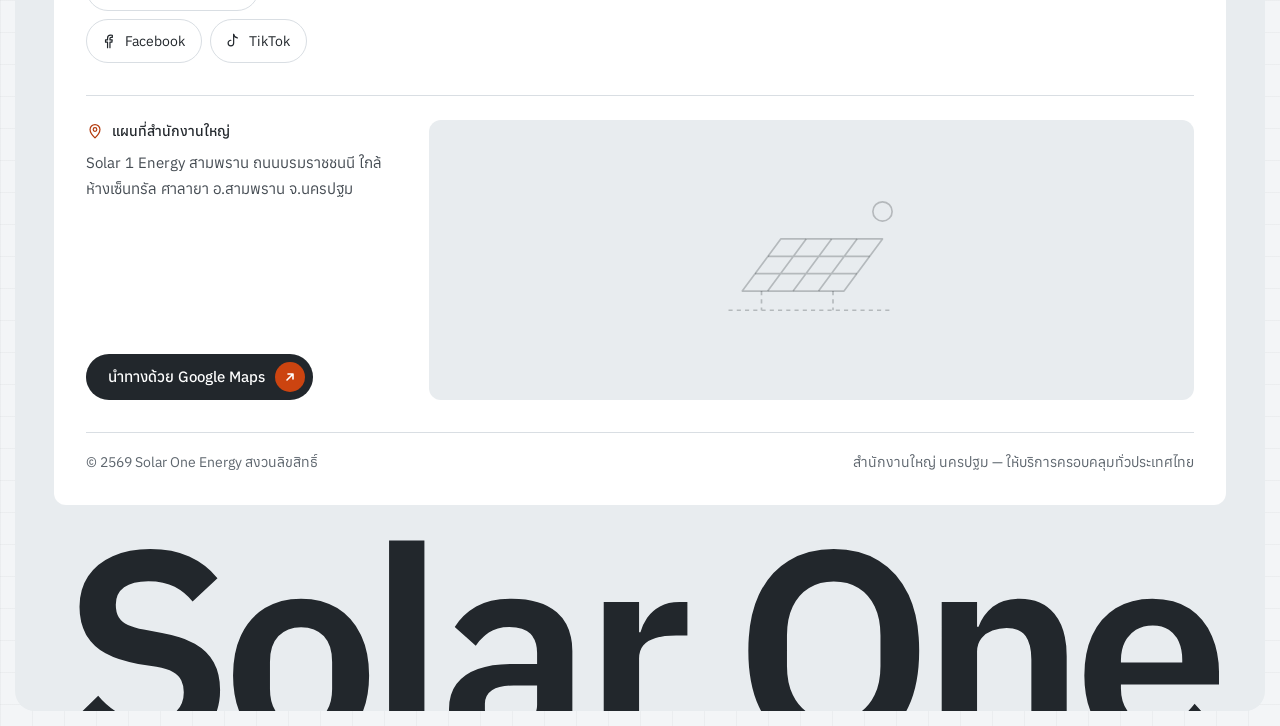
==== commit 1d2590b1: "Feat: Official LINE, Facebook and Google Maps contact details - LINE ID Solar1energy (https://line.m" ====
--- a/commercial/index.html
+++ b/commercial/index.html
@@ -76,6 +76,30 @@
   <link rel="stylesheet" href="/pages.css">
 </head>
 <body>
+<svg width="0" height="0" style="position:absolute" aria-hidden="true">
+  <symbol id="i-arrow" viewBox="0 0 12 12"><path d="M3 9 9 3M4 3h5v5" fill="none" stroke="currentColor" stroke-width="1.6" stroke-linecap="round" stroke-linejoin="round"/></symbol>
+  <symbol id="i-pause" viewBox="0 0 14 14"><path d="M4.5 2.5v9M9.5 2.5v9" fill="none" stroke="currentColor" stroke-width="1.8" stroke-linecap="round"/></symbol>
+  <symbol id="i-play" viewBox="0 0 14 14"><path d="M4 2.6v8.8a.5.5 0 0 0 .76.43l7-4.4a.5.5 0 0 0 0-.86l-7-4.4A.5.5 0 0 0 4 2.6z" fill="currentColor"/></symbol>
+  <symbol id="i-menu" viewBox="0 0 18 18"><path d="M3 5.5h12M3 12.5h12" fill="none" stroke="currentColor" stroke-width="1.7" stroke-linecap="round"/></symbol>
+  <symbol id="i-close" viewBox="0 0 18 18"><path d="M4.5 4.5l9 9M13.5 4.5l-9 9" fill="none" stroke="currentColor" stroke-width="1.7" stroke-linecap="round"/></symbol>
+  <symbol id="i-chart" viewBox="0 0 18 18"><path d="M2.5 15.5h13M4.5 12.5l3.2-3.6 2.6 2.1 3.9-5" fill="none" stroke="currentColor" stroke-width="1.6" stroke-linecap="round" stroke-linejoin="round"/><circle cx="14.2" cy="6" r="1.3" fill="currentColor"/></symbol>
+  <symbol id="i-sun" viewBox="0 0 18 18"><circle cx="9" cy="9" r="3.4" fill="none" stroke="currentColor" stroke-width="1.6"/><path d="M9 1.8v1.6M9 14.6v1.6M1.8 9h1.6M14.6 9h1.6M3.9 3.9l1.1 1.1M13 13l1.1 1.1M3.9 14.1 5 13M13 5l1.1-1.1" fill="none" stroke="currentColor" stroke-width="1.6" stroke-linecap="round"/></symbol>
+  <symbol id="i-moon" viewBox="0 0 18 18"><path d="M14.8 11.2A6.3 6.3 0 0 1 6.8 3.2a6.3 6.3 0 1 0 8 8z" fill="none" stroke="currentColor" stroke-width="1.6" stroke-linejoin="round"/></symbol>
+  <symbol id="i-bolt" viewBox="0 0 24 24"><g fill="none" stroke="currentColor" stroke-width="1.6" stroke-linecap="round" stroke-linejoin="round"><path d="M13.5 2.5 5.5 13.5h6l-1 8 8-11h-6l1-8z"/></g></symbol>
+  <symbol id="i-square" viewBox="0 0 24 24"><g fill="none" stroke="currentColor" stroke-width="1.6" stroke-linecap="round" stroke-linejoin="round"><path d="M4 3.5v17h17z"/><path d="M8 12.5v4.5h4.5zM4 8h2M4 12h2M4 16h2"/></g></symbol>
+  <symbol id="i-tower" viewBox="0 0 24 24"><g fill="none" stroke="currentColor" stroke-width="1.6" stroke-linecap="round" stroke-linejoin="round"><path d="M12 2.5 7.5 21.5M12 2.5l4.5 19M6 21.5h12M4.5 7.5h15M7 7.5 12 12l5-4.5M9 16.5l3-4.5 3 4.5M8.6 14.5h6.8"/></g></symbol>
+  <symbol id="i-shield" viewBox="0 0 24 24"><g fill="none" stroke="currentColor" stroke-width="1.6" stroke-linecap="round" stroke-linejoin="round"><path d="M12 2.8 5 5.6v5.6c0 4.5 2.9 8.3 7 9.9 4.1-1.6 7-5.4 7-9.9V5.6z"/><path d="m8.8 12.2 2.3 2.3 4.3-4.6"/></g></symbol>
+  <symbol id="i-medal" viewBox="0 0 24 24"><g fill="none" stroke="currentColor" stroke-width="1.6" stroke-linecap="round" stroke-linejoin="round"><circle cx="12" cy="9" r="5.5"/><path d="m8.6 13.4-1.6 8.1 5-2.7 5 2.7-1.6-8.1"/><path d="m10 9 1.4 1.4L14 7.8"/></g></symbol>
+  <symbol id="i-monitor" viewBox="0 0 24 24"><g fill="none" stroke="currentColor" stroke-width="1.6" stroke-linecap="round" stroke-linejoin="round"><rect x="6" y="2.5" width="12" height="19" rx="2.2"/><path d="M9 15.5l2-2.6 2 1.5 2.2-3.2M10.5 18.5h3"/></g></symbol>
+  <symbol id="i-check" viewBox="0 0 14 14"><path d="M3 7.4 5.9 10.2 11 4.2" fill="none" stroke="currentColor" stroke-width="1.8" stroke-linecap="round" stroke-linejoin="round"/></symbol>
+  <symbol id="i-line" viewBox="0 0 24 24"><g fill="none" stroke="currentColor" stroke-width="1.6" stroke-linecap="round" stroke-linejoin="round"><path d="M12 4.2c-5 0-9 3.2-9 7.1 0 3.5 3.1 6.4 7.4 7l-.3 2.5 3.6-2.4c4.2-.5 7.3-3.5 7.3-7.1 0-3.9-4-7.1-9-7.1z"/><path d="M7.5 9.6v3.4h2M11.6 9.6V13M13.8 13V9.6l2.7 3.4V9.6"/></g></symbol>
+  <symbol id="i-facebook" viewBox="0 0 24 24"><g fill="none" stroke="currentColor" stroke-width="1.6" stroke-linecap="round" stroke-linejoin="round"><path d="M14.6 21v-7.4h2.6l.4-3.1h-3V8.6c0-.9.3-1.5 1.6-1.5h1.6V4.3a21 21 0 0 0-2.4-.1c-2.4 0-4 1.4-4 4.1v2.2H8.7v3.1h2.7V21"/></g></symbol>
+  <symbol id="i-tiktok" viewBox="0 0 24 24"><g fill="none" stroke="currentColor" stroke-width="1.6" stroke-linecap="round" stroke-linejoin="round"><path d="M14.2 3.2v11.5a3.7 3.7 0 1 1-3.7-3.7"/><path d="M14.2 3.2c.4 2.6 2.2 4.4 5 4.6"/></g></symbol>
+  <symbol id="i-instagram" viewBox="0 0 24 24"><g fill="none" stroke="currentColor" stroke-width="1.6" stroke-linecap="round" stroke-linejoin="round"><rect x="3.2" y="3.2" width="17.6" height="17.6" rx="5"/><circle cx="12" cy="12" r="4"/><circle cx="17.2" cy="6.8" r=".4"/></g></symbol>
+  <symbol id="i-youtube" viewBox="0 0 24 24"><g fill="none" stroke="currentColor" stroke-width="1.6" stroke-linecap="round" stroke-linejoin="round"><rect x="2.6" y="5.6" width="18.8" height="12.8" rx="4"/><path d="m10.2 9.4 4.6 2.6-4.6 2.6z"/></g></symbol>
+  <symbol id="i-pin" viewBox="0 0 24 24"><g fill="none" stroke="currentColor" stroke-width="1.6" stroke-linecap="round" stroke-linejoin="round"><path d="M12 21.2s-6.6-6.2-6.6-11.2a6.6 6.6 0 0 1 13.2 0c0 5-6.6 11.2-6.6 11.2z"/><circle cx="12" cy="10" r="2.4"/></g></symbol>
+  <symbol id="i-chev" viewBox="0 0 14 14"><path d="M5 3l4 4-4 4" fill="none" stroke="currentColor" stroke-width="1.6" stroke-linecap="round" stroke-linejoin="round"/></symbol>
+</svg>
 <a class="skip-link" href="#content">ข้ามไปยังเนื้อหา</a>
 <header class="wrap pg-top">
   <a class="pg-logo" href="/" aria-label="Solar One Energy หน้าแรก"><picture><source srcset="/Media/logo-mark.webp" type="image/webp"><img src="/Media/logo-mark.png" width="160" height="144" alt="Solar One Energy"></picture></a>
@@ -91,7 +115,7 @@
       <p class="lede">ลดค่าไฟช่วงกลางวันของโรงงาน ฟาร์ม อาคารสำนักงาน และร้านค้า ด้วยระบบที่ออกแบบตามการใช้ไฟจริง ใช้แผง Tier 1 คู่กับอินเวอร์เตอร์และ Optimizer ของ SolarEdge พร้อมดูแลเอกสารขออนุญาตและบำรุงรักษาตลอดอายุระบบ</p>
       <div class="pg-cta">
         <a class="btn btn--orange" href="tel:0824169619">นัดสำรวจหน้างาน <span class="btn-ico"><svg viewBox="0 0 12 12" aria-hidden="true"><path d="M3 9 9 3M4 3h5v5" fill="none" stroke="currentColor" stroke-width="1.6" stroke-linecap="round" stroke-linejoin="round"/></svg></span></a>
-        <a class="btn btn--ink" href="https://line.me/R/ti/p/%40519qvafb" target="_blank" rel="noopener">LINE @519qvafb <span class="btn-ico"><svg viewBox="0 0 12 12" aria-hidden="true"><path d="M3 9 9 3M4 3h5v5" fill="none" stroke="currentColor" stroke-width="1.6" stroke-linecap="round" stroke-linejoin="round"/></svg></span></a>
+        <a class="btn btn--ink" href="https://line.me/ti/p/~Solar1energy" target="_blank" rel="noopener noreferrer">LINE Solar1energy <span class="btn-ico"><svg viewBox="0 0 12 12" aria-hidden="true"><path d="M3 9 9 3M4 3h5v5" fill="none" stroke="currentColor" stroke-width="1.6" stroke-linecap="round" stroke-linejoin="round"/></svg></span></a>
       </div>
     </div>
     <div class="pg-hero-media media-frame"><img class="frame-img" src="/Media/projects/kvs-fresh-products-1mw-800.webp" srcset="/Media/projects/kvs-fresh-products-1mw-480.webp 480w, /Media/projects/kvs-fresh-products-1mw-800.webp 800w" sizes="(max-width: 1024px) calc(100vw - 32px), 620px" width="800" height="600" alt="ระบบโซลาร์ 1 MW ของบริษัท เควีเอส เฟรชโปรดักส์ จำกัด เก้าเลี้ยว, นครสวรรค์" fetchpriority="high" decoding="async"></div>
@@ -516,13 +540,17 @@
   <div class="foot">
     <div class="foot-cta">
       <h2 class="h2">ให้วิศวกรของเราประเมินหลังคาคุณ<br>ก่อนตัดสินใจลงทุน</h2>
-      <a class="btn btn--orange" href="tel:0824169619">นัดสำรวจหน้างาน <span class="btn-ico"><svg viewBox="0 0 12 12" aria-hidden="true"><path d="M3 9 9 3M4 3h5v5" fill="none" stroke="currentColor" stroke-width="1.6" stroke-linecap="round" stroke-linejoin="round"/></svg></span></a>
+      <div class="foot-cta-actions">
+        <a class="btn btn--orange" href="tel:0824169619">นัดสำรวจหน้างาน <span class="btn-ico"><svg viewBox="0 0 12 12" aria-hidden="true"><path d="M3 9 9 3M4 3h5v5" fill="none" stroke="currentColor" stroke-width="1.6" stroke-linecap="round" stroke-linejoin="round"/></svg></span></a>
+        <a class="btn btn--ink" href="https://line.me/ti/p/~Solar1energy" target="_blank" rel="noopener noreferrer">แชตทาง LINE <span class="btn-ico"><svg viewBox="0 0 12 12" aria-hidden="true"><path d="M3 9 9 3M4 3h5v5" fill="none" stroke="currentColor" stroke-width="1.6" stroke-linecap="round" stroke-linejoin="round"/></svg></span></a>
+      </div>
     </div>
 
     <div class="foot-card">
       <div class="foot-brand">
         <img src="/Media/logo-footer.webp" width="212" height="192" loading="lazy" decoding="async" alt="Solar One Energy">
         <p>ผู้รับเหมา EPC ด้านโซลาร์เซลล์ ออกแบบ จัดหาอุปกรณ์ และติดตั้งแบบ Turnkey สำหรับบ้านพักอาศัย ธุรกิจ และโรงงานอุตสาหกรรมทั่วประเทศไทย</p>
+        <ul class="social" aria-label="ช่องทางโซเชียล"><li><a href="https://line.me/ti/p/~Solar1energy" target="_blank" rel="noopener noreferrer"><svg aria-hidden="true"><use href="#i-line"/></svg><span>LINE Solar1energy</span></a></li><li><a href="https://www.facebook.com/share/1FhEmbRb5u/" target="_blank" rel="noopener noreferrer"><svg aria-hidden="true"><use href="#i-facebook"/></svg><span>Facebook</span></a></li><li><a href="https://www.tiktok.com/@solar1.ceo" target="_blank" rel="noopener noreferrer"><svg aria-hidden="true"><use href="#i-tiktok"/></svg><span>TikTok</span></a></li></ul>
       </div>
       <div class="foot-col">
         <h3>เมนู</h3>
@@ -538,7 +566,19 @@
       </div>
       <div class="foot-col">
         <h3>ติดต่อ</h3>
-        <ul><li><a href="tel:0824169619">082-416-9619</a></li><li><a href="tel:0984533655">098-453-3655</a></li><li><a href="mailto:solar1.ceo@gmail.com">solar1.ceo@gmail.com</a></li><li>จันทร์ - เสาร์: 08:00 - 17:00 น.</li><li><a href="https://line.me/R/ti/p/%40519qvafb" target="_blank" rel="noopener">LINE @519qvafb</a></li><li><a href="https://www.tiktok.com/@solar1.ceo" target="_blank" rel="noopener">TikTok</a></li></ul>
+        <ul><li><a href="tel:0824169619">082-416-9619</a></li><li><a href="tel:0984533655">098-453-3655</a></li><li><a href="mailto:solar1.ceo@gmail.com">solar1.ceo@gmail.com</a></li><li>จันทร์ - เสาร์: 08:00 - 17:00 น.</li></ul>
+      </div>
+      <div class="foot-map">
+        <div class="foot-map-info">
+          <div>
+            <h3><svg aria-hidden="true"><use href="#i-pin"/></svg>แผนที่สำนักงานใหญ่</h3>
+            <p>Solar 1 Energy สามพราน ถนนบรมราชชนนี ใกล้ห้างเซ็นทรัล ศาลายา อ.สามพราน จ.นครปฐม</p>
+          </div>
+          <a class="btn btn--ink" href="https://maps.app.goo.gl/a4HXT5cZNxeLnpW88" target="_blank" rel="noopener noreferrer">นำทางด้วย Google Maps <span class="btn-ico"><svg><use href="#i-arrow"/></svg></span></a>
+        </div>
+        <div class="foot-map-frame media-frame">
+          <iframe src="https://www.google.com/maps/embed?origin=mfe&amp;pb=!1m4!3m2!1m1!4s17011833708677579948!6i16!3m1!1sth!5m1!1sth" title="แผนที่ Google Maps ของสำนักงานใหญ่ Solar 1 Energy" loading="lazy" referrerpolicy="strict-origin-when-cross-origin" allowfullscreen></iframe>
+        </div>
       </div>
       <div class="foot-legal"><span>© 2569 Solar One Energy สงวนลิขสิทธิ์</span><span>สำนักงานใหญ่ นครปฐม — ให้บริการครอบคลุมทั่วประเทศไทย</span></div>
     </div>
--- a/styles.css
+++ b/styles.css
@@ -1086,6 +1086,37 @@
   padding: 8px 8px 40px;
 }
 .foot-cta .h2 { max-width: 640px; }
+.foot-cta-actions { display: flex; flex-wrap: wrap; gap: 12px; }
+.foot-cta-actions .btn[hidden] { display: none; }
+
+/* social channels: labelled pills, 44px tall */
+.social { list-style: none; display: flex; flex-wrap: wrap; gap: 8px; margin-top: 18px; }
+.social a {
+  display: inline-flex; align-items: center; gap: 8px;
+  min-height: 44px; padding: 0 16px 0 12px;
+  border: 1px solid var(--line);
+  border-radius: var(--r-pill);
+  font-size: 14px; color: var(--ink);
+  transition: border-color .2s, color .2s;
+}
+.social a:hover { border-color: var(--orange); color: var(--accent-text); }
+.social svg { width: 18px; height: 18px; flex: none; }
+
+/* HQ map: directions button beside the embedded Google Maps listing */
+.foot-map {
+  grid-column: 1 / -1;
+  display: grid;
+  grid-template-columns: minmax(220px, 1fr) 2.4fr;
+  gap: 24px;
+  padding-top: 24px;
+  border-top: 1px solid var(--line);
+}
+.foot-map-info { display: flex; flex-direction: column; justify-content: space-between; align-items: flex-start; gap: 20px; }
+.foot-map-info h3 { display: flex; align-items: center; gap: 8px; font-size: 14px; font-weight: 500; }
+.foot-map-info h3 svg { width: 18px; height: 18px; color: var(--accent-text); }
+.foot-map-info p { margin-top: 8px; max-width: 300px; font-size: 15px; line-height: 1.7; color: var(--ink-soft); }
+.foot-map-frame { position: relative; height: 280px; border-radius: var(--r-card); overflow: hidden; }
+.foot-map-frame iframe { position: absolute; inset: 0; width: 100%; height: 100%; border: 0; }
 
 .foot-card {
   position: relative; z-index: 2;
@@ -1456,6 +1487,8 @@
 
   .foot-cta { flex-direction: column; align-items: flex-start; gap: 20px; padding: 4px 4px 28px; }
   .foot-card { grid-template-columns: 1fr 1fr; gap: 28px 20px; }
+  .foot-map { grid-template-columns: 1fr; gap: 16px; }
+  .foot-map-frame { height: 260px; }
 }
 
 /* ---------- <640px: phones ---------- */
--- a/pages.css
+++ b/pages.css
@@ -178,6 +178,18 @@
 .pg-contact span:first-child { flex: none; width: 52px; color: var(--muted); font-size: 14px; }
 .pg-contact strong { font-weight: 500; margin-right: auto; overflow-wrap: anywhere; }
 .pg-contact .btn-ico { background: var(--cta); color: var(--white); }
+
+.pg-directions { margin-top: 20px; }
+/* Google Maps listing of the HQ, under the address and contact cards */
+.pg-map {
+  position: relative;
+  margin-top: 12px;
+  height: clamp(300px, 36vw, 440px);
+  border: 1px solid var(--line);
+  border-radius: var(--r-panel);
+  overflow: hidden;
+}
+.pg-map iframe { position: absolute; inset: 0; width: 100%; height: 100%; border: 0; }
 
 .pg-chips { list-style: none; display: flex; flex-wrap: wrap; gap: 8px; }
 .pg-chips li {
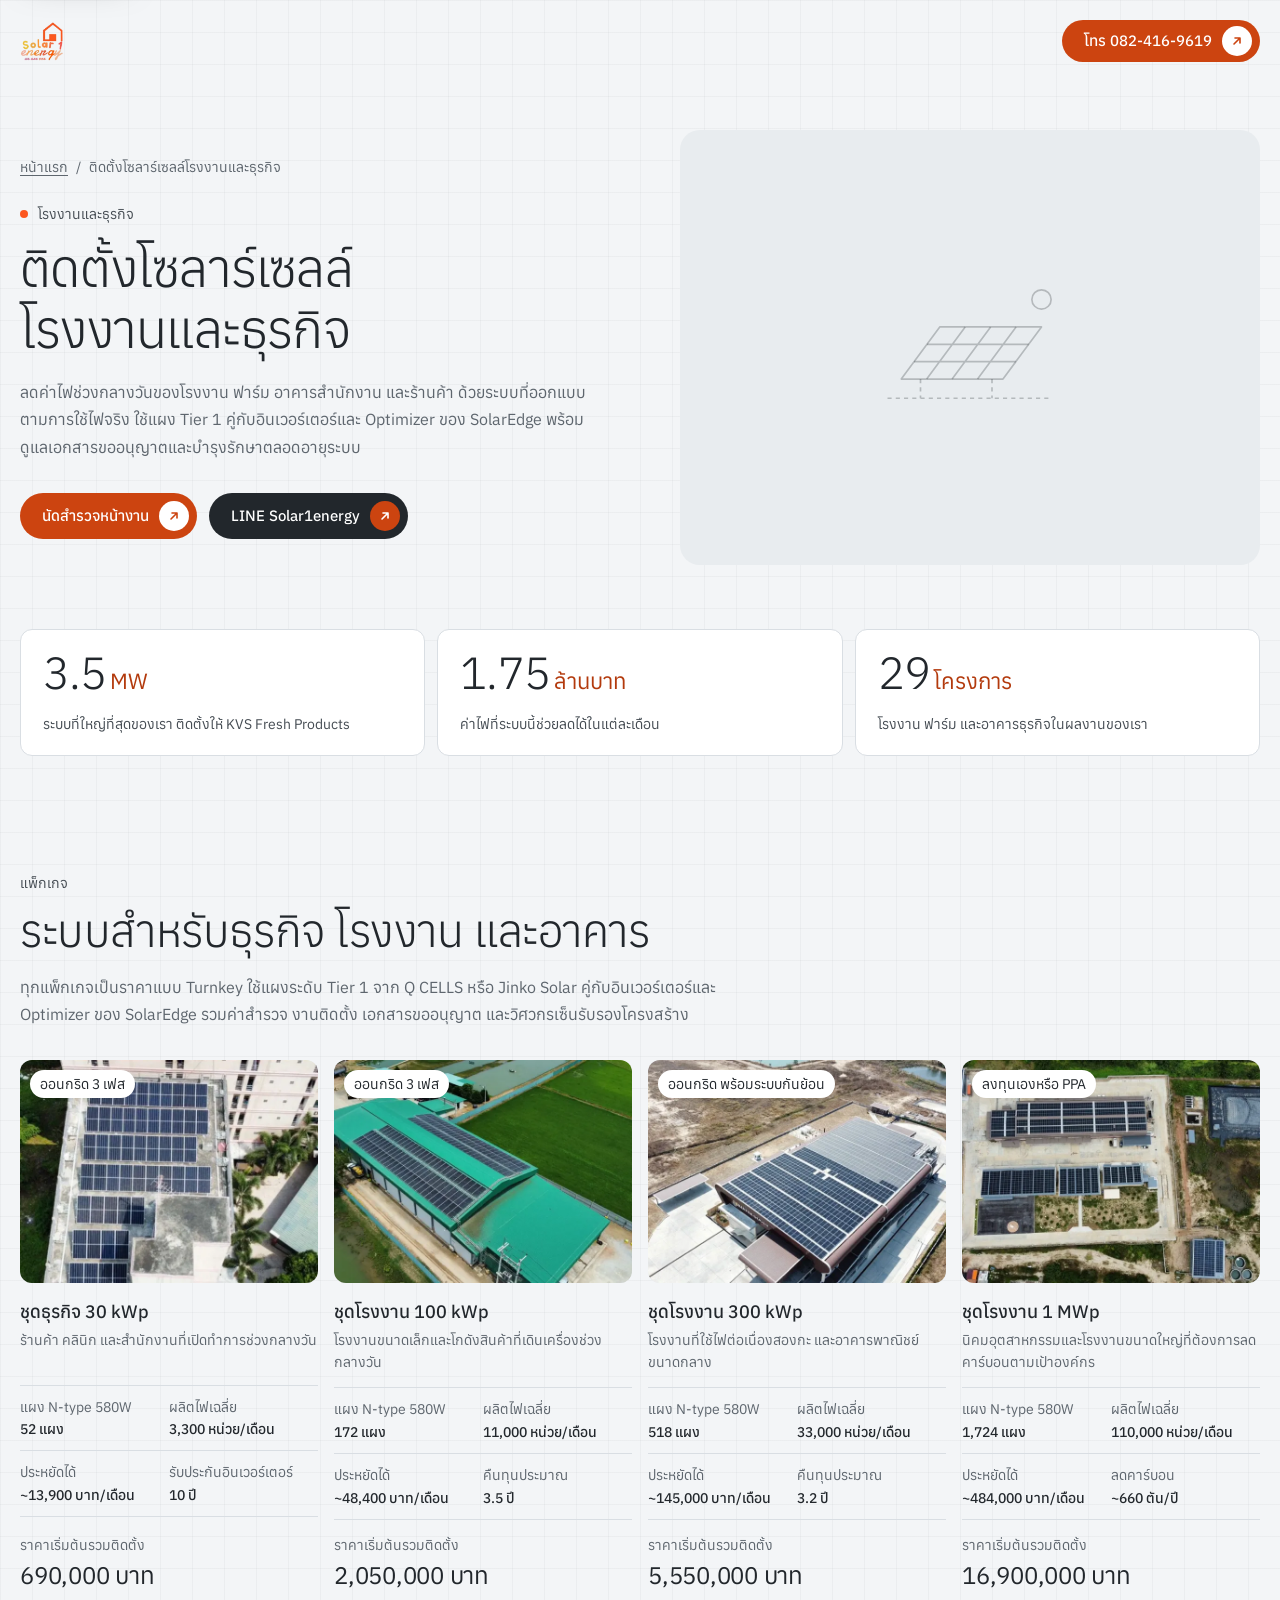
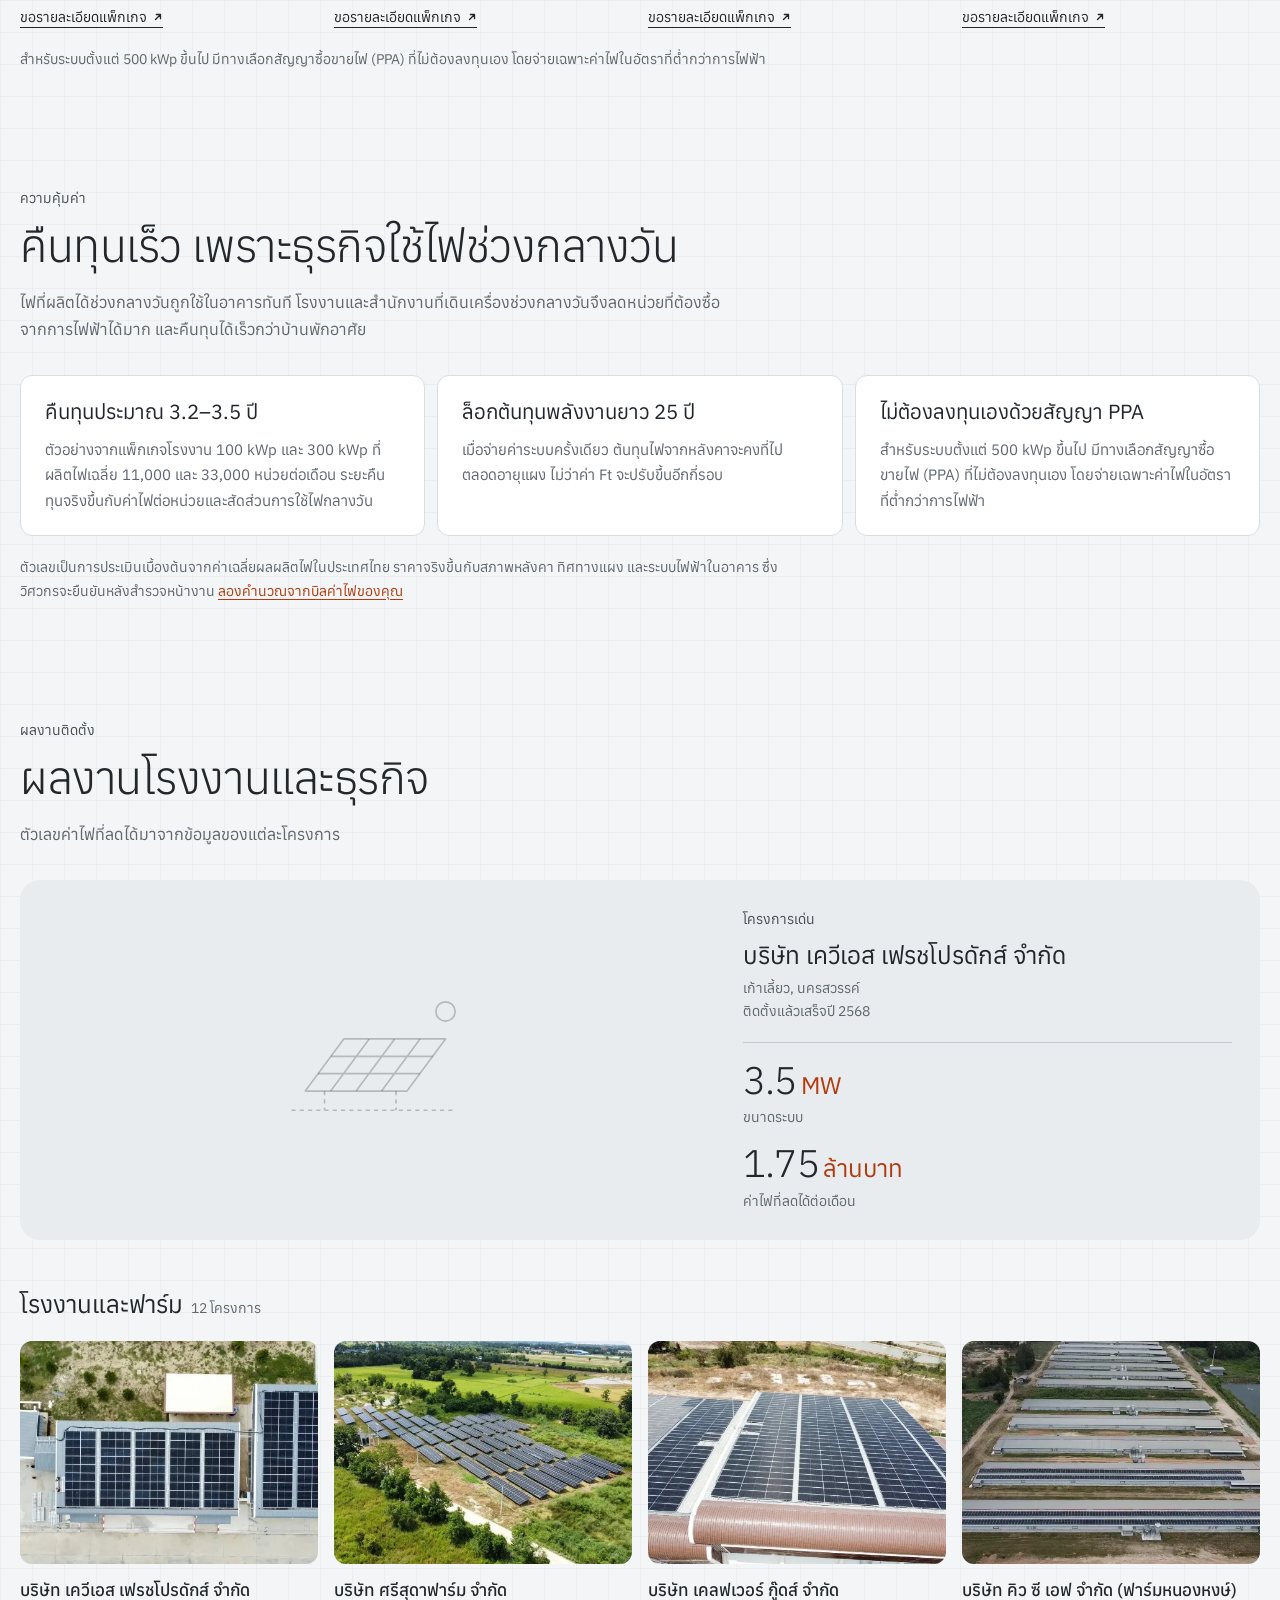
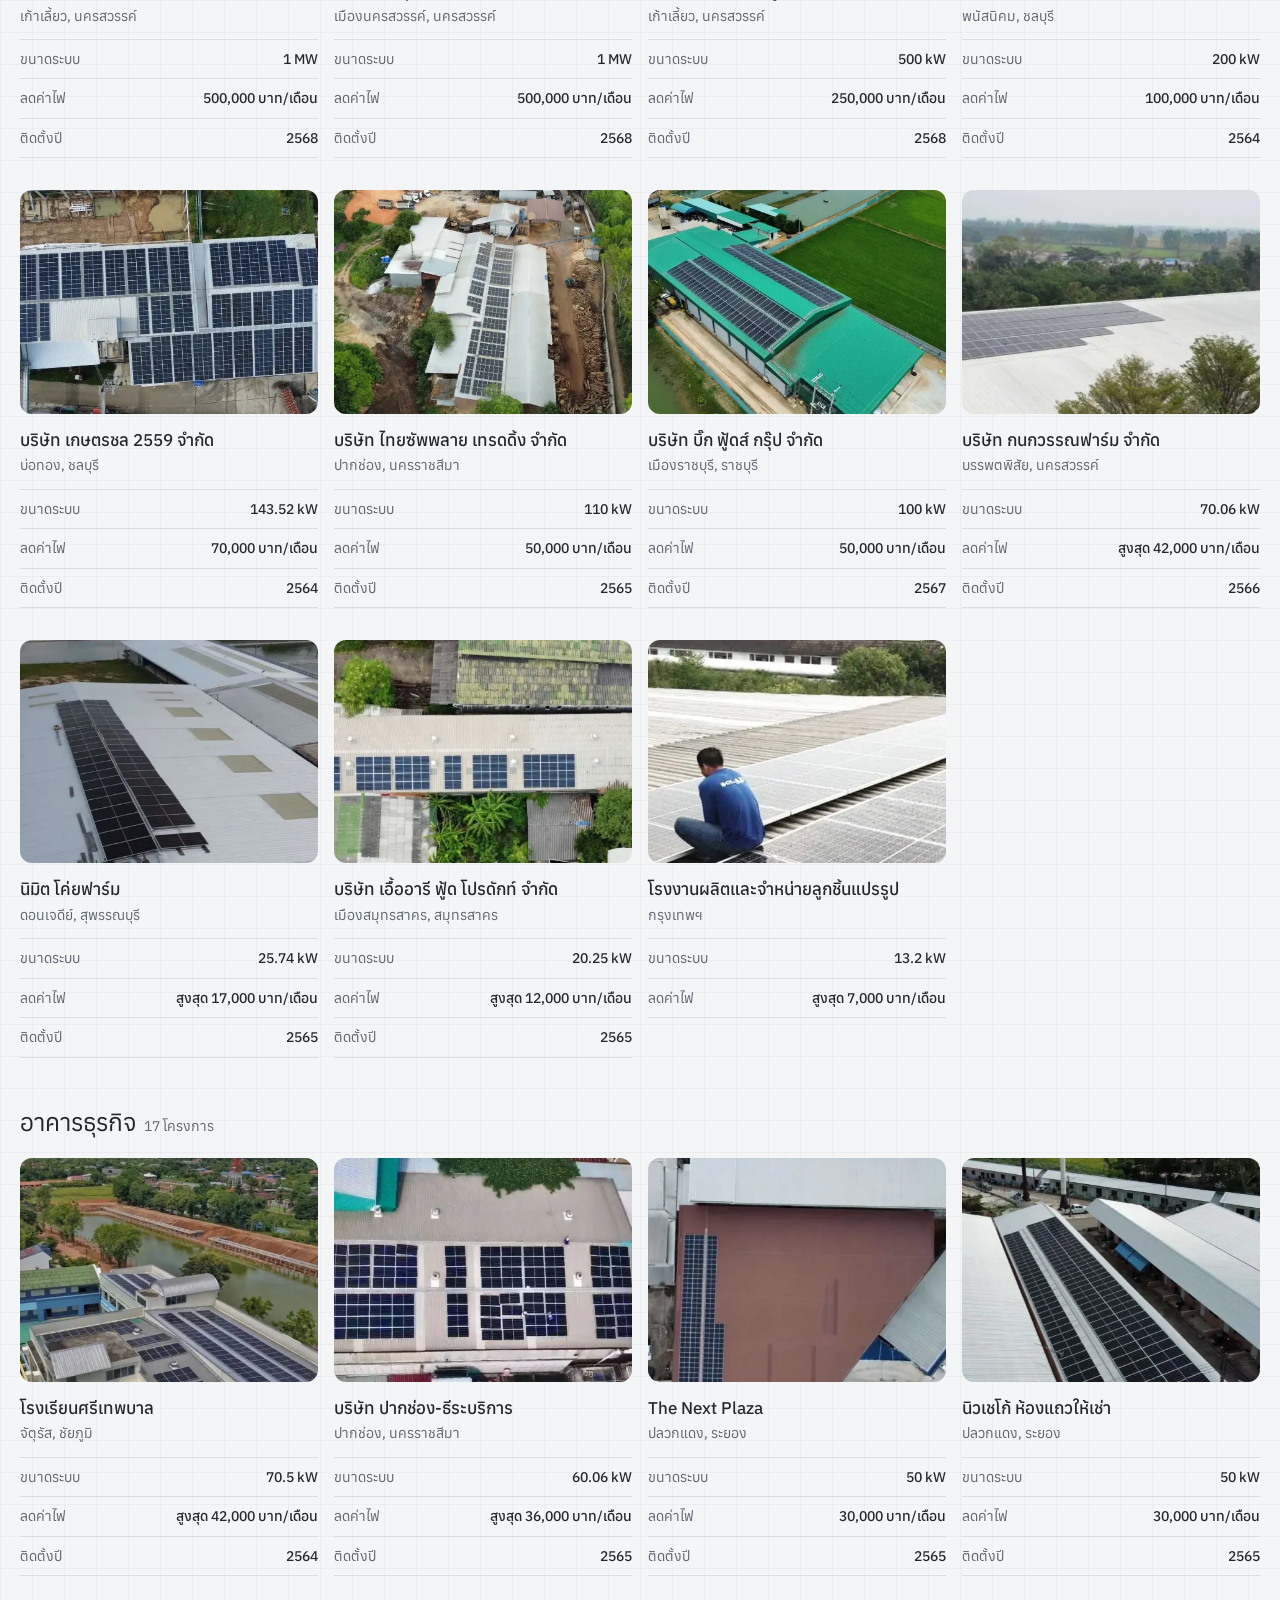
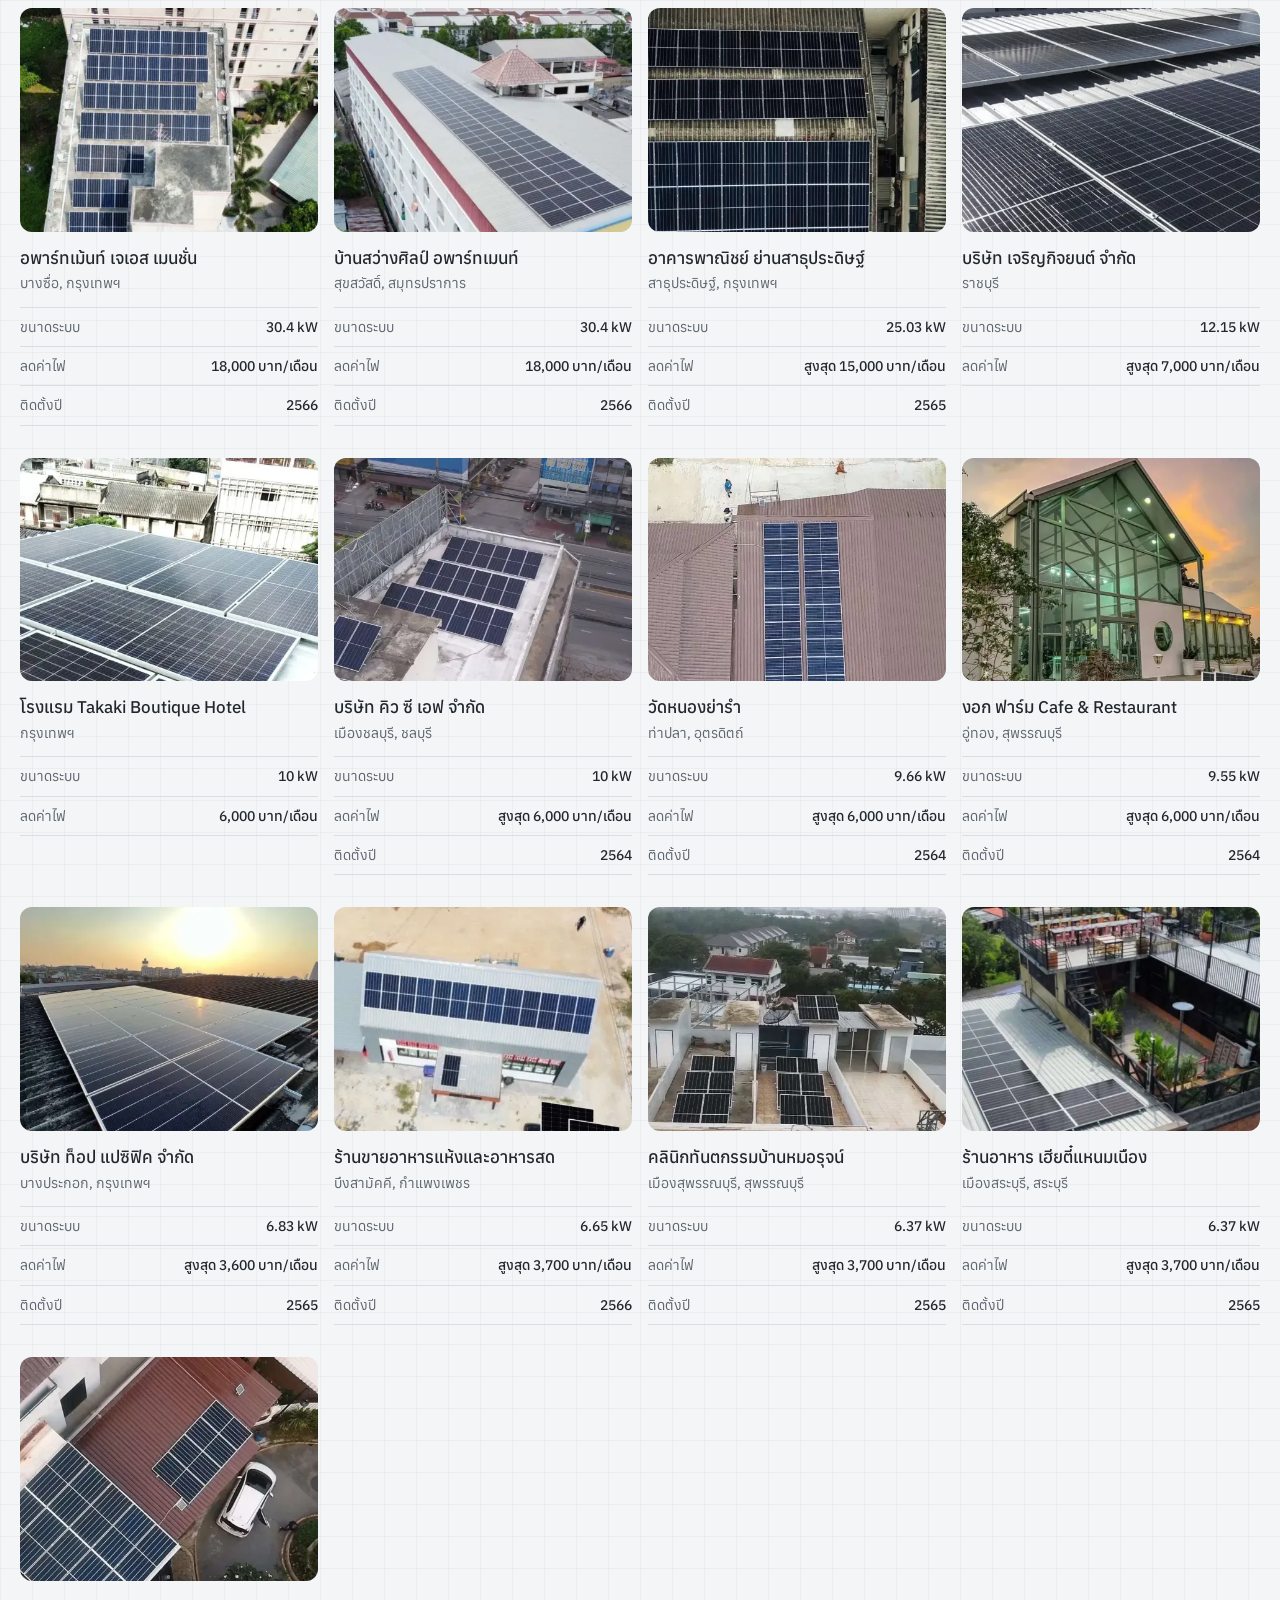
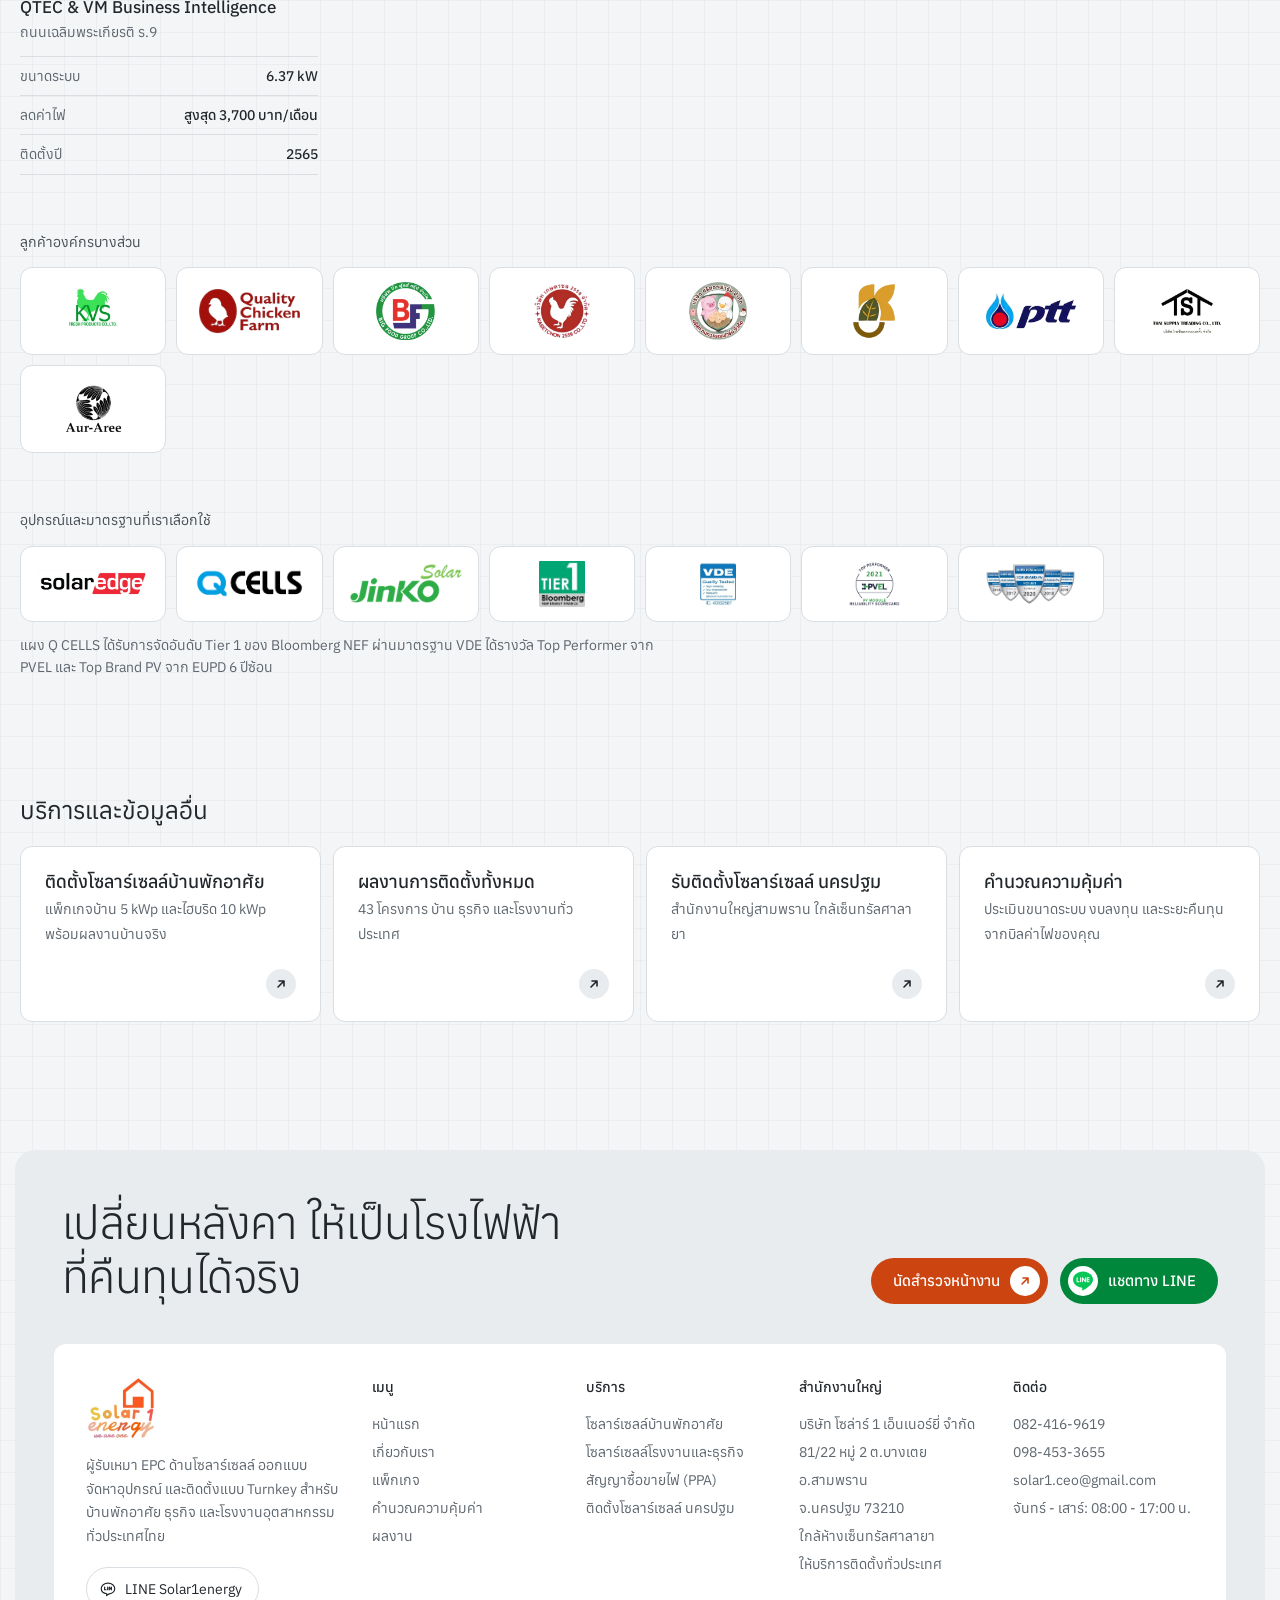
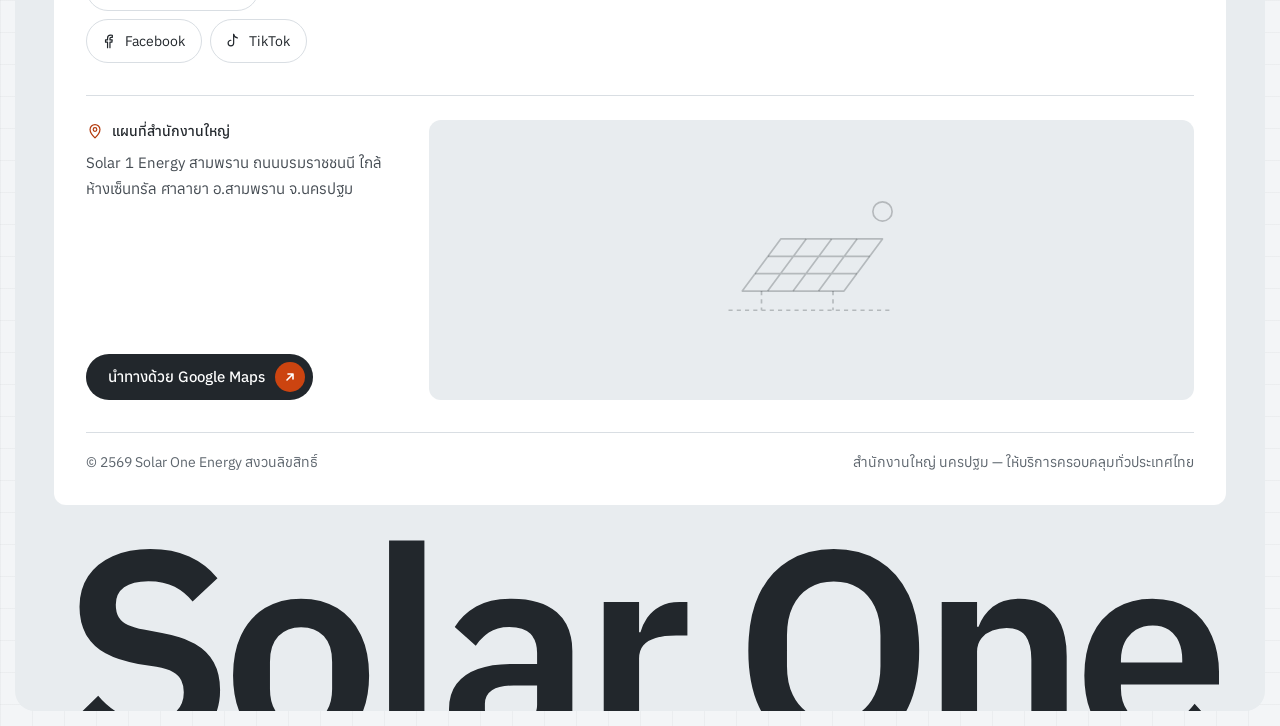
==== commit 1a3d5d15: "Feat: Footer CTA heading, LINE-green chat button, plain HQ location text - Footer CTA heading is now" ====
--- a/commercial/index.html
+++ b/commercial/index.html
@@ -93,6 +93,7 @@
   <symbol id="i-monitor" viewBox="0 0 24 24"><g fill="none" stroke="currentColor" stroke-width="1.6" stroke-linecap="round" stroke-linejoin="round"><rect x="6" y="2.5" width="12" height="19" rx="2.2"/><path d="M9 15.5l2-2.6 2 1.5 2.2-3.2M10.5 18.5h3"/></g></symbol>
   <symbol id="i-check" viewBox="0 0 14 14"><path d="M3 7.4 5.9 10.2 11 4.2" fill="none" stroke="currentColor" stroke-width="1.8" stroke-linecap="round" stroke-linejoin="round"/></symbol>
   <symbol id="i-line" viewBox="0 0 24 24"><g fill="none" stroke="currentColor" stroke-width="1.6" stroke-linecap="round" stroke-linejoin="round"><path d="M12 4.2c-5 0-9 3.2-9 7.1 0 3.5 3.1 6.4 7.4 7l-.3 2.5 3.6-2.4c4.2-.5 7.3-3.5 7.3-7.1 0-3.9-4-7.1-9-7.1z"/><path d="M7.5 9.6v3.4h2M11.6 9.6V13M13.8 13V9.6l2.7 3.4V9.6"/></g></symbol>
+  <symbol id="i-line-brand" viewBox="0 0 24 24"><path fill="currentColor" d="M19.365 9.863c.349 0 .63.285.63.631 0 .345-.281.63-.63.63H17.61v1.125h1.755c.349 0 .63.283.63.63 0 .344-.281.629-.63.629h-2.386c-.345 0-.627-.285-.627-.629V8.108c0-.345.282-.63.63-.63h2.386c.346 0 .627.285.627.63 0 .349-.281.63-.63.63H17.61v1.125h1.755zm-3.855 3.016c0 .27-.174.51-.432.596-.064.021-.133.031-.199.031-.211 0-.391-.09-.51-.25l-2.443-3.317v2.94c0 .344-.279.629-.631.629-.346 0-.626-.285-.626-.629V8.108c0-.27.173-.51.43-.595.06-.023.136-.033.194-.033.195 0 .375.104.495.254l2.462 3.33V8.108c0-.345.282-.63.63-.63.345 0 .63.285.63.63v4.771zm-5.741 0c0 .344-.282.629-.631.629-.345 0-.627-.285-.627-.629V8.108c0-.345.282-.63.63-.63.346 0 .628.285.628.63v4.771zm-2.466.629H4.917c-.345 0-.63-.285-.63-.629V8.108c0-.345.285-.63.63-.63.348 0 .63.285.63.63v4.141h1.756c.348 0 .629.283.629.63 0 .344-.282.629-.629.629M24 10.314C24 4.943 18.615.572 12 .572S0 4.943 0 10.314c0 4.811 4.27 8.842 10.035 9.608.391.082.923.258 1.058.59.12.301.079.766.038 1.08l-.164 1.02c-.045.301-.24 1.186 1.049.645 1.291-.539 6.916-4.078 9.436-6.975C23.176 14.393 24 12.458 24 10.314"/></symbol>
   <symbol id="i-facebook" viewBox="0 0 24 24"><g fill="none" stroke="currentColor" stroke-width="1.6" stroke-linecap="round" stroke-linejoin="round"><path d="M14.6 21v-7.4h2.6l.4-3.1h-3V8.6c0-.9.3-1.5 1.6-1.5h1.6V4.3a21 21 0 0 0-2.4-.1c-2.4 0-4 1.4-4 4.1v2.2H8.7v3.1h2.7V21"/></g></symbol>
   <symbol id="i-tiktok" viewBox="0 0 24 24"><g fill="none" stroke="currentColor" stroke-width="1.6" stroke-linecap="round" stroke-linejoin="round"><path d="M14.2 3.2v11.5a3.7 3.7 0 1 1-3.7-3.7"/><path d="M14.2 3.2c.4 2.6 2.2 4.4 5 4.6"/></g></symbol>
   <symbol id="i-instagram" viewBox="0 0 24 24"><g fill="none" stroke="currentColor" stroke-width="1.6" stroke-linecap="round" stroke-linejoin="round"><rect x="3.2" y="3.2" width="17.6" height="17.6" rx="5"/><circle cx="12" cy="12" r="4"/><circle cx="17.2" cy="6.8" r=".4"/></g></symbol>
@@ -539,10 +540,10 @@
 <footer class="foot-shell" id="contact">
   <div class="foot">
     <div class="foot-cta">
-      <h2 class="h2">ให้วิศวกรของเราประเมินหลังคาคุณ<br>ก่อนตัดสินใจลงทุน</h2>
+      <h2 class="h2"><span>เปลี่ยนหลังคา</span> <span>ให้เป็นโรงไฟฟ้า</span> <br><span>ที่คืนทุนได้จริง</span></h2>
       <div class="foot-cta-actions">
         <a class="btn btn--orange" href="tel:0824169619">นัดสำรวจหน้างาน <span class="btn-ico"><svg viewBox="0 0 12 12" aria-hidden="true"><path d="M3 9 9 3M4 3h5v5" fill="none" stroke="currentColor" stroke-width="1.6" stroke-linecap="round" stroke-linejoin="round"/></svg></span></a>
-        <a class="btn btn--ink" href="https://line.me/ti/p/~Solar1energy" target="_blank" rel="noopener noreferrer">แชตทาง LINE <span class="btn-ico"><svg viewBox="0 0 12 12" aria-hidden="true"><path d="M3 9 9 3M4 3h5v5" fill="none" stroke="currentColor" stroke-width="1.6" stroke-linecap="round" stroke-linejoin="round"/></svg></span></a>
+        <a class="btn btn--line" href="https://line.me/ti/p/~Solar1energy" target="_blank" rel="noopener noreferrer"><span class="btn-ico"><svg aria-hidden="true"><use href="#i-line-brand"/></svg></span>แชตทาง LINE</a>
       </div>
     </div>
 
--- a/styles.css
+++ b/styles.css
@@ -14,6 +14,10 @@
   --cta: #CC4410;             /* 4.8:1 with white */
   --cta-deep: #B33A0D;        /* 6:1 with white, hover */
   --accent-text: #B33A0D;     /* orange for small units on light surfaces (5:1 on --surface) */
+  /* LINE chat button: brand green for the logo, a deeper green behind white text */
+  --line-brand: #06C755;
+  --line-fill: #00873C;       /* 4.6:1 with white */
+  --line-fill-deep: #00732F;  /* 6:1 with white, hover */
 
   /* graphite ink */
   --ink: #22272C;
@@ -181,6 +185,13 @@
 .btn--ink .btn-ico { background: var(--cta); color: var(--white); }
 .btn--ink:hover { background: var(--ink-deep); }
 
+/* LINE chat: the logo leads, so the round slot sits on the left */
+.btn--line { padding: 0 22px 0 8px; background: var(--line-fill); color: var(--white); }
+.btn--line .btn-ico { background: var(--white); color: var(--line-brand); }
+.btn--line .btn-ico svg { width: 20px; height: 20px; }
+.btn--line:hover { background: var(--line-fill-deep); }
+.btn.btn--line:hover .btn-ico svg { transform: none; }  /* the logo stays upright */
+
 .dot { width: 8px; height: 8px; border-radius: 50%; background: var(--orange); flex: none; }
 
 /* ---------- hero ---------- */
@@ -1086,6 +1097,8 @@
   padding: 8px 8px 40px;
 }
 .foot-cta .h2 { max-width: 640px; }
+/* Thai has no spaces inside phrases: wrap only between them */
+.foot-cta .h2 span { display: inline-block; }
 .foot-cta-actions { display: flex; flex-wrap: wrap; gap: 12px; }
 .foot-cta-actions .btn[hidden] { display: none; }
 
@@ -1141,8 +1154,6 @@
   border-top: 1px solid var(--line);
   padding-top: 18px;
 }
-.foot-legal a { text-decoration: underline; text-underline-offset: 3px; }
-.foot-legal a:hover { color: var(--orange); }
 
 .wordmark {
   font-size: clamp(64px, 22vw, 300px);
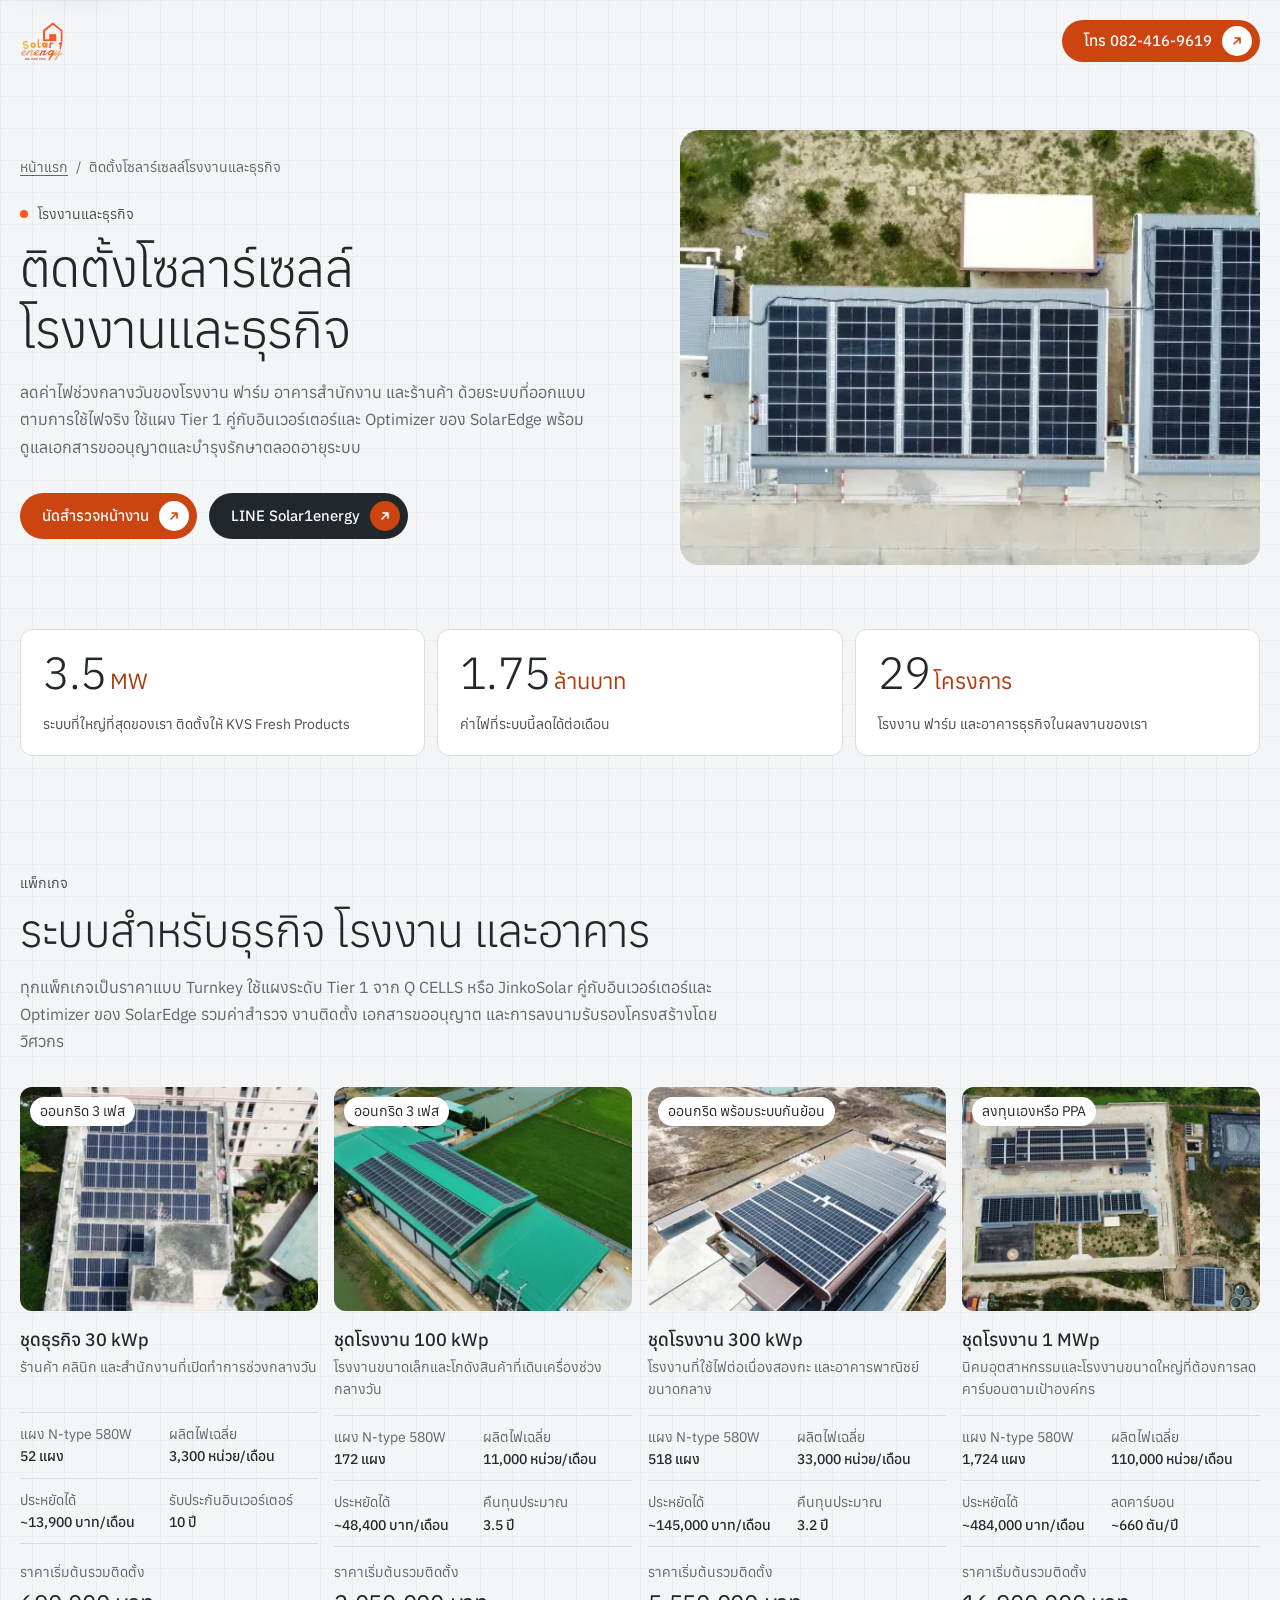
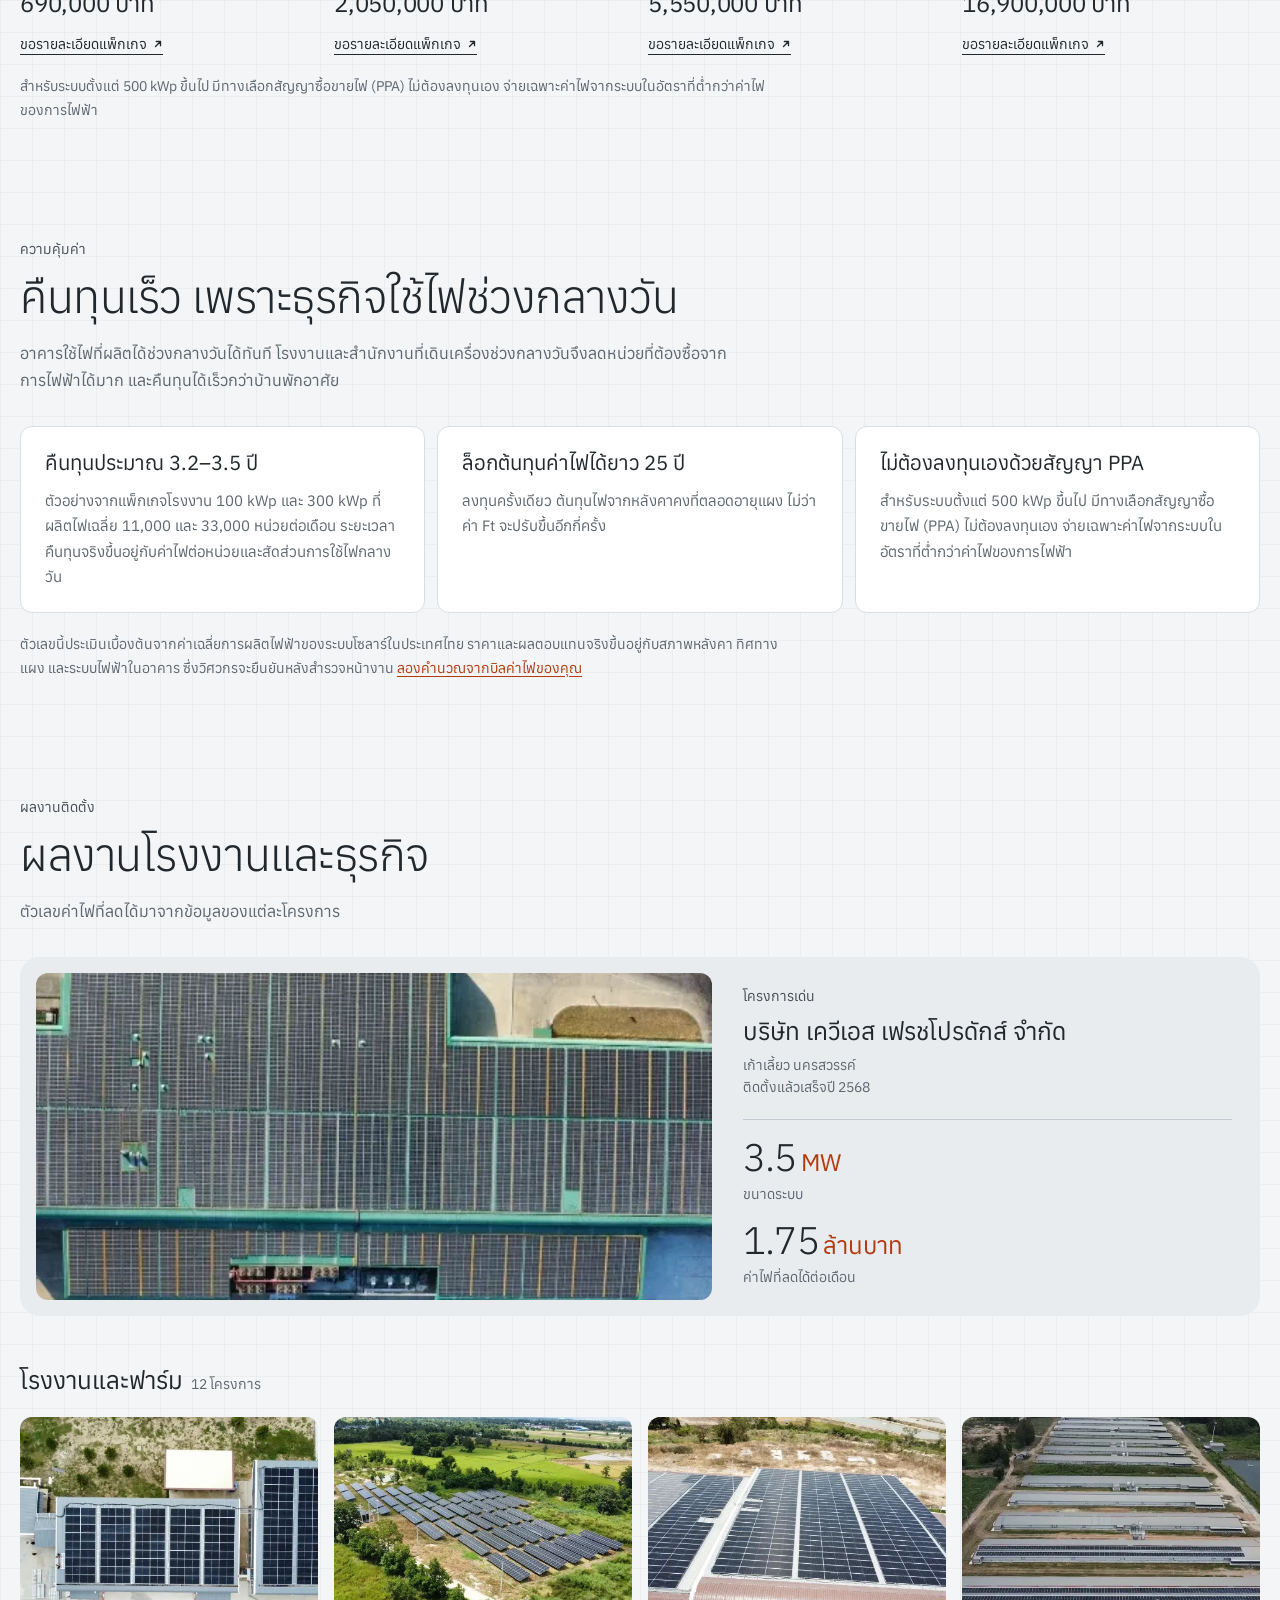
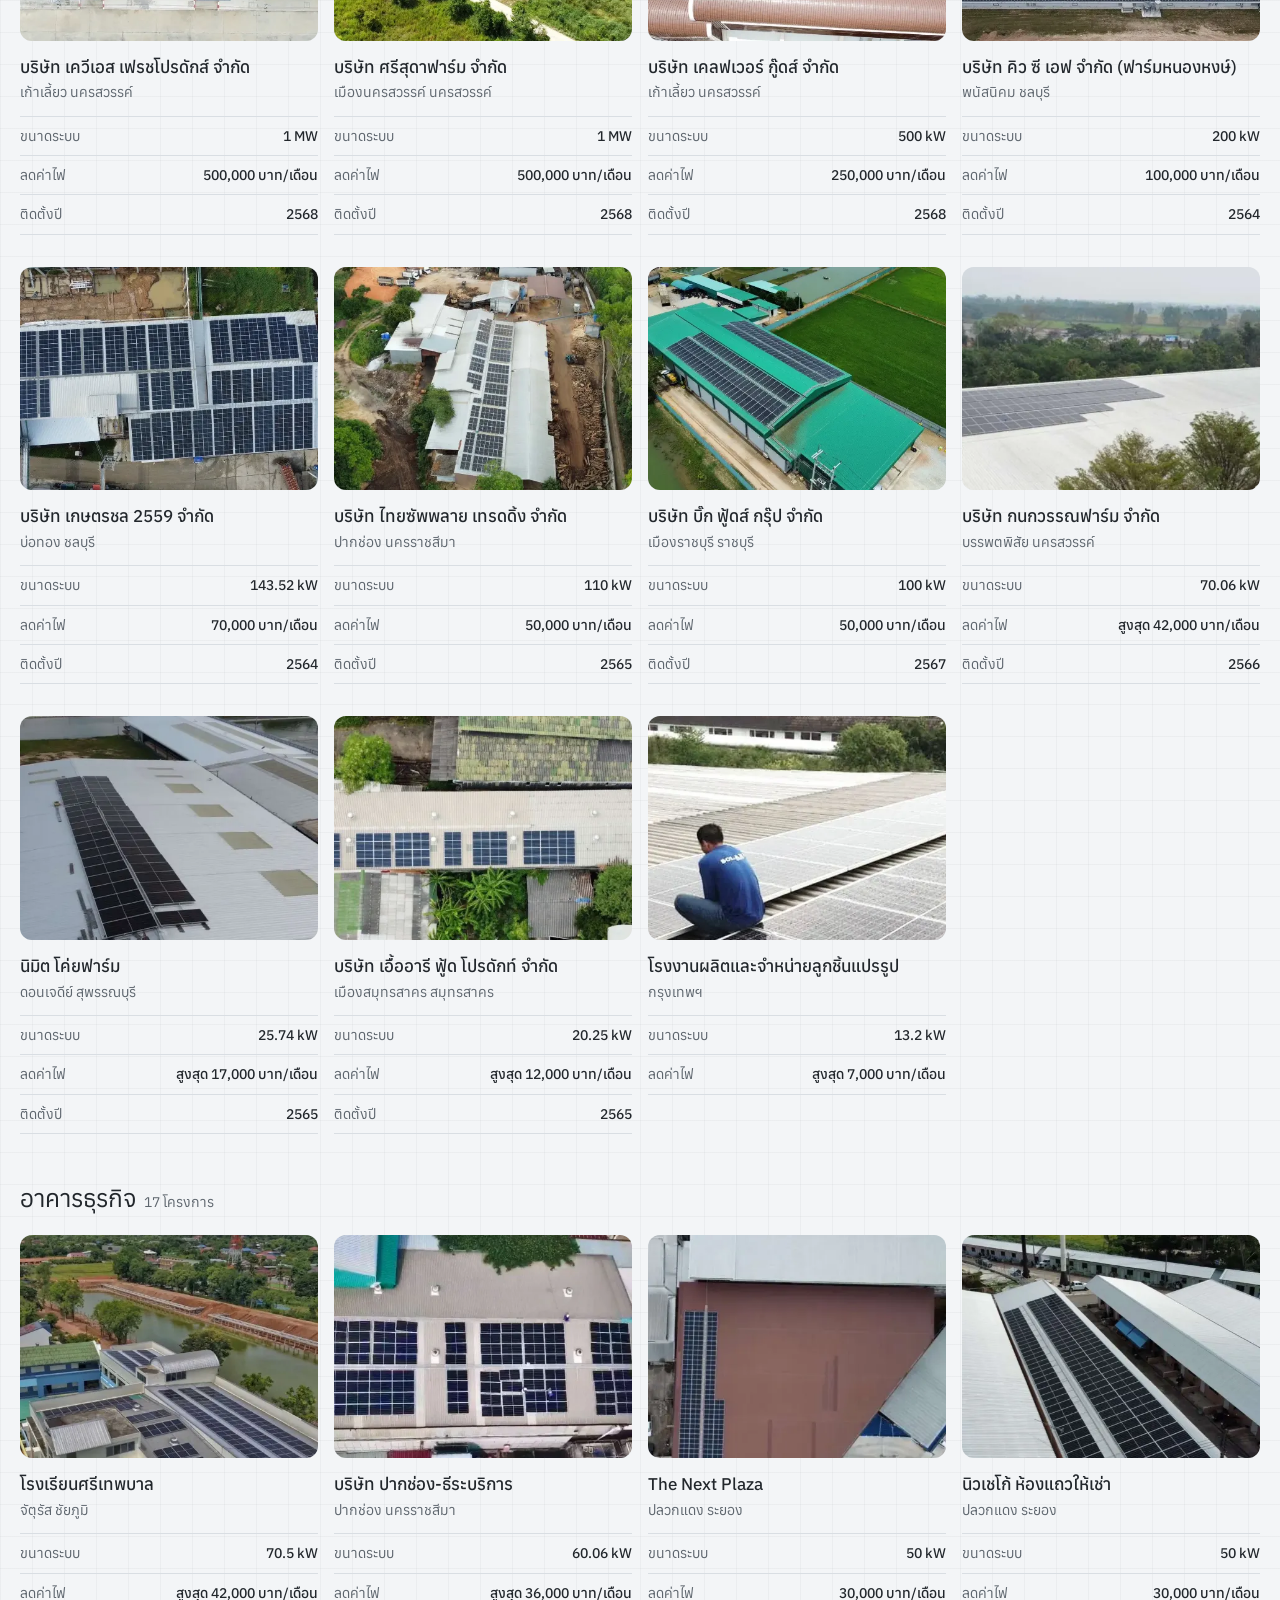
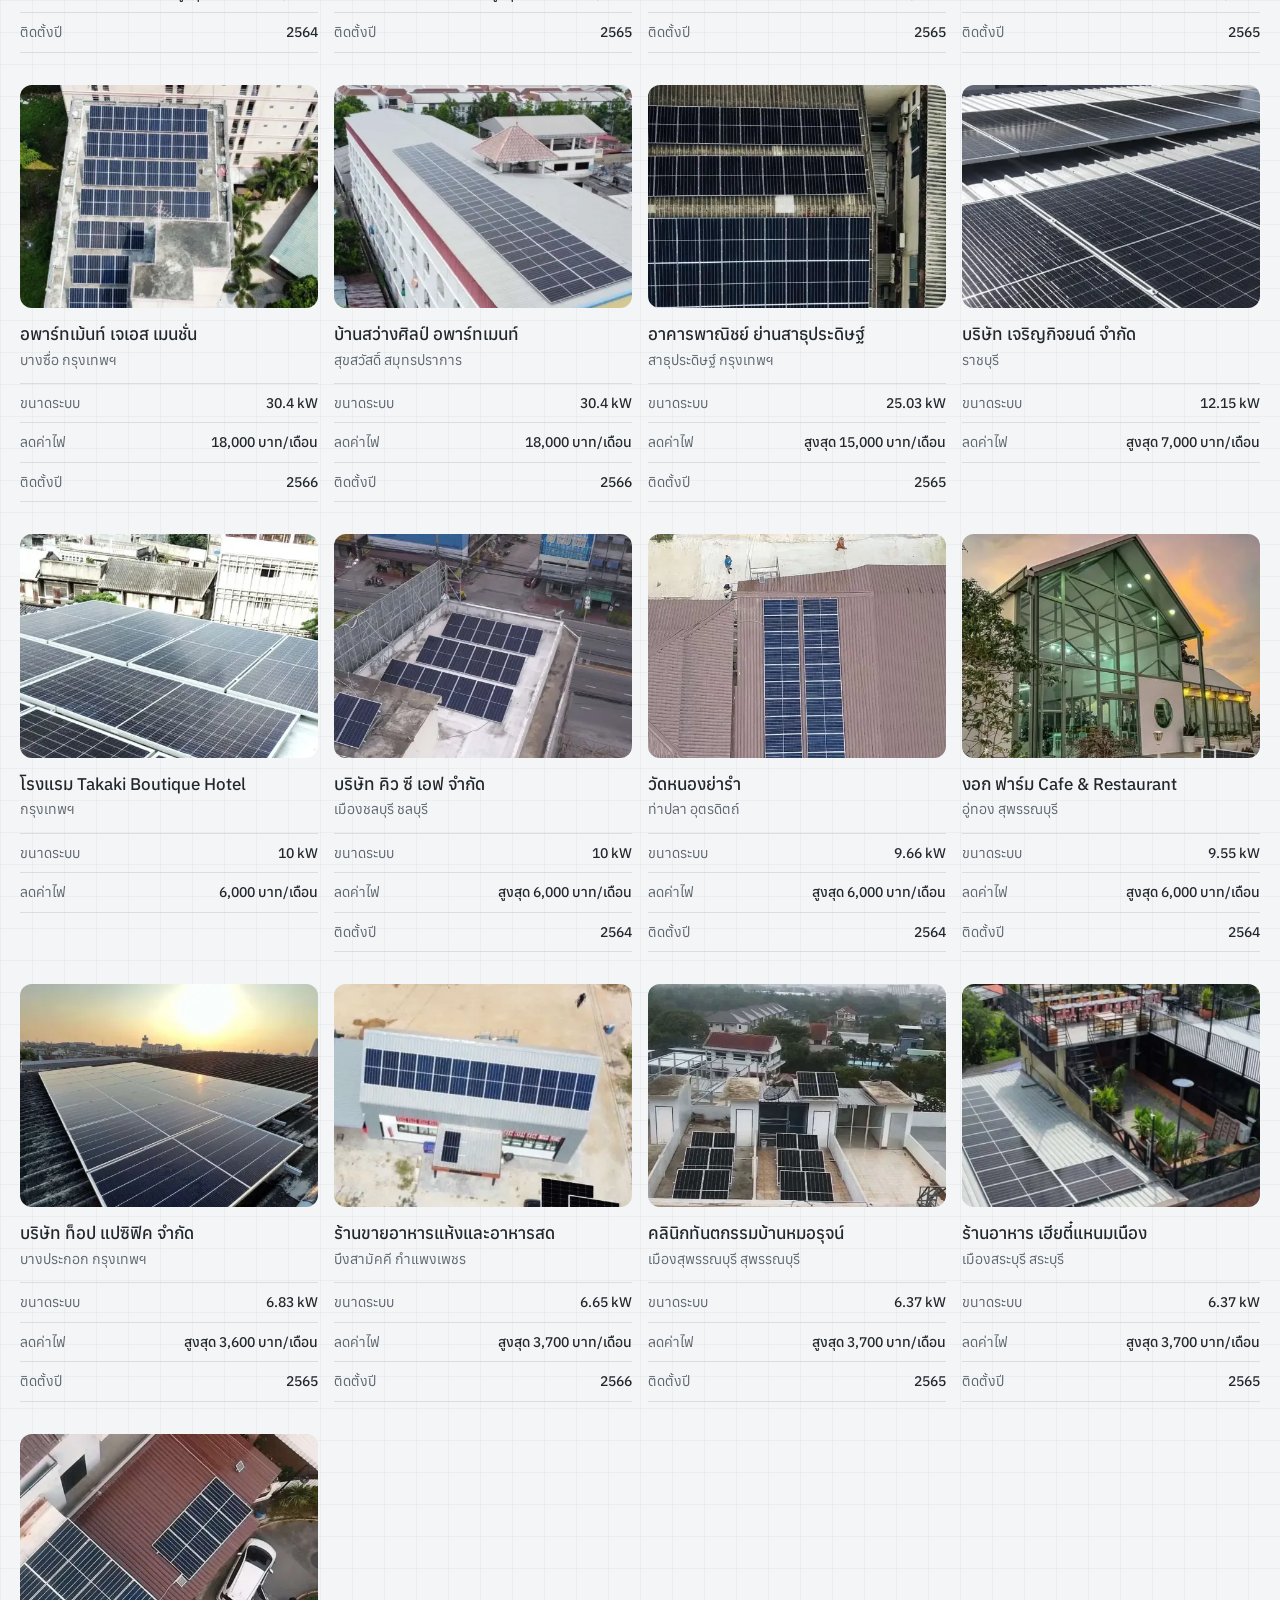
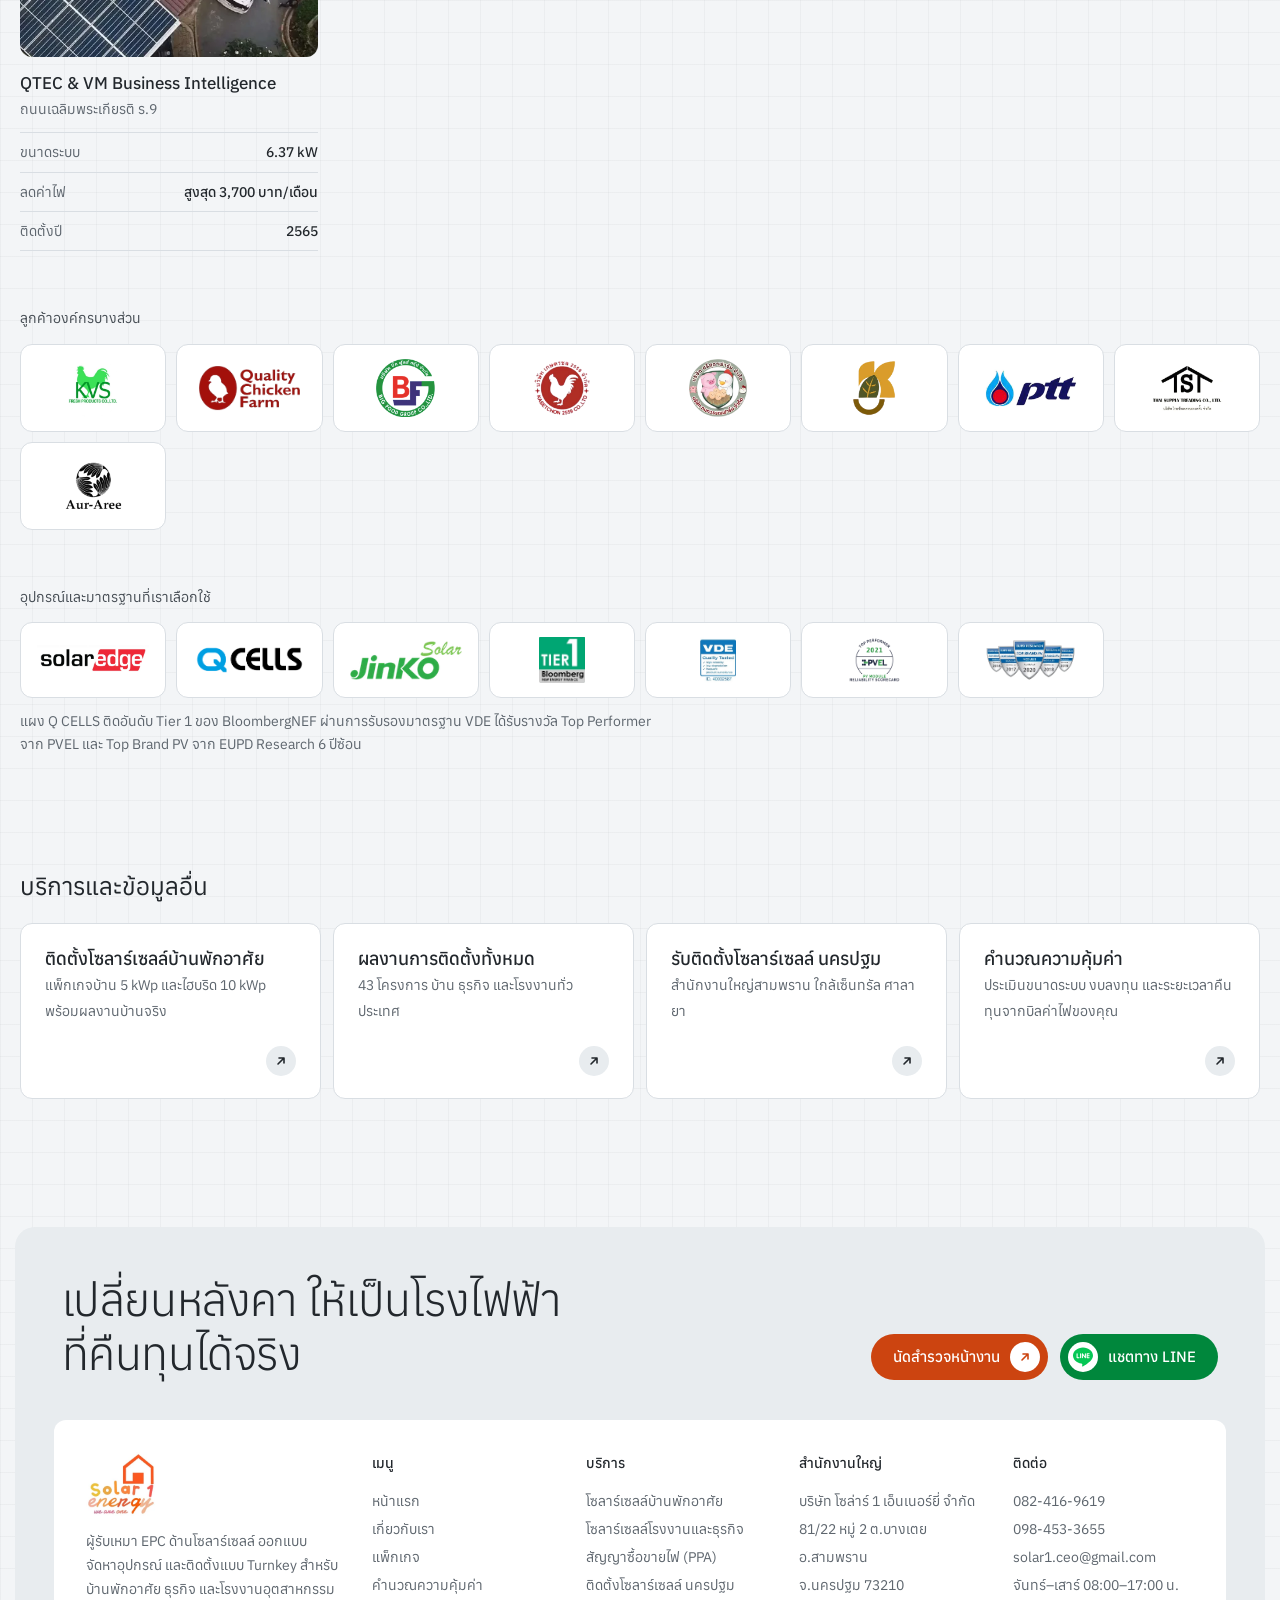
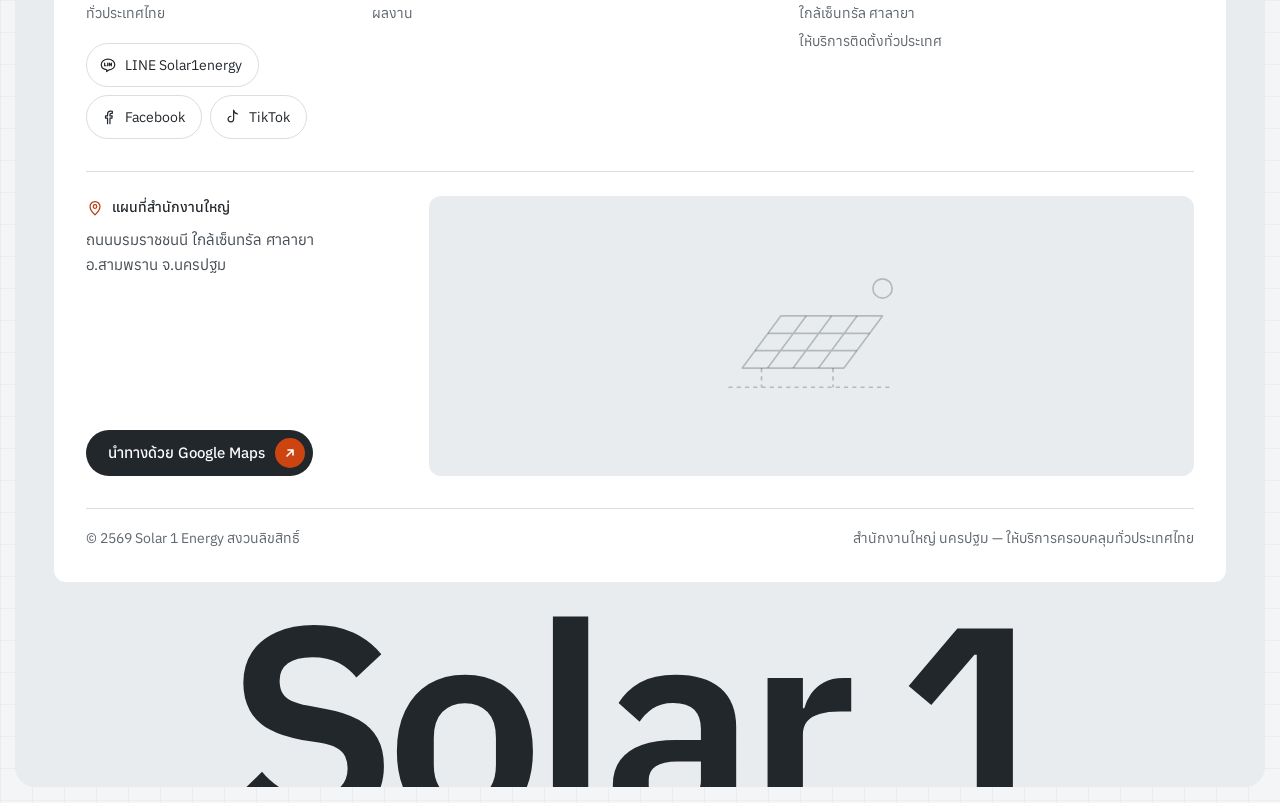
==== commit 9325a278: "Copy: Thai proofreading pass, consistent terms, Solar 1 Energy display name - Natural Thai phrasing " ====
--- a/commercial/index.html
+++ b/commercial/index.html
@@ -3,8 +3,8 @@
 <head>
   <meta charset="utf-8">
   <meta name="viewport" content="width=device-width, initial-scale=1">
-  <title>ติดตั้งโซลาร์เซลล์โรงงานและธุรกิจ 30 kWp ถึง 1 MWp และ PPA | Solar One Energy</title>
-  <meta name="description" content="ติดตั้งโซลาร์เซลล์โรงงาน ฟาร์ม อาคาร และธุรกิจ ตั้งแต่ 30 kWp ถึง 1 MWp ทางเลือกสัญญาซื้อขายไฟ (PPA) ผลงานจริงถึง 3.5 MW ลดค่าไฟได้ 1.75 ล้านบาทต่อเดือน โดย Solar One Energy">
+  <title>ติดตั้งโซลาร์เซลล์โรงงานและธุรกิจ 30 kWp ถึง 1 MWp และ PPA | Solar 1 Energy</title>
+  <meta name="description" content="ติดตั้งโซลาร์เซลล์โรงงาน ฟาร์ม อาคาร และธุรกิจ ตั้งแต่ 30 kWp ถึง 1 MWp ทางเลือกสัญญาซื้อขายไฟ (PPA) ผลงานจริงถึง 3.5 MW ลดค่าไฟได้ 1.75 ล้านบาทต่อเดือน โดย Solar 1 Energy">
   <meta name="robots" content="noindex, nofollow">
   <meta name="theme-color" content="#F3F5F7">
   <link rel="canonical" href="https://solar1-energy.vercel.app/commercial">
@@ -13,11 +13,11 @@
   <link rel="apple-touch-icon" href="/apple-touch-icon.png">
   <link rel="preload" href="/Font/Anuphan/Anuphan-VariableFont_wght.ttf" as="font" type="font/ttf" crossorigin>
   <meta property="og:type" content="website">
-  <meta property="og:site_name" content="Solar One Energy">
+  <meta property="og:site_name" content="Solar 1 Energy">
   <meta property="og:locale" content="th_TH">
   <meta property="og:url" content="https://solar1-energy.vercel.app/commercial">
-  <meta property="og:title" content="ติดตั้งโซลาร์เซลล์โรงงานและธุรกิจ 30 kWp ถึง 1 MWp และ PPA | Solar One Energy">
-  <meta property="og:description" content="ติดตั้งโซลาร์เซลล์โรงงาน ฟาร์ม อาคาร และธุรกิจ ตั้งแต่ 30 kWp ถึง 1 MWp ทางเลือกสัญญาซื้อขายไฟ (PPA) ผลงานจริงถึง 3.5 MW ลดค่าไฟได้ 1.75 ล้านบาทต่อเดือน โดย Solar One Energy">
+  <meta property="og:title" content="ติดตั้งโซลาร์เซลล์โรงงานและธุรกิจ 30 kWp ถึง 1 MWp และ PPA | Solar 1 Energy">
+  <meta property="og:description" content="ติดตั้งโซลาร์เซลล์โรงงาน ฟาร์ม อาคาร และธุรกิจ ตั้งแต่ 30 kWp ถึง 1 MWp ทางเลือกสัญญาซื้อขายไฟ (PPA) ผลงานจริงถึง 3.5 MW ลดค่าไฟได้ 1.75 ล้านบาทต่อเดือน โดย Solar 1 Energy">
   <meta property="og:image" content="https://solar1-energy.vercel.app/Media/og-image.jpg">
   <meta property="og:image:width" content="1200">
   <meta property="og:image:height" content="630">
@@ -103,7 +103,7 @@
 </svg>
 <a class="skip-link" href="#content">ข้ามไปยังเนื้อหา</a>
 <header class="wrap pg-top">
-  <a class="pg-logo" href="/" aria-label="Solar One Energy หน้าแรก"><picture><source srcset="/Media/logo-mark.webp" type="image/webp"><img src="/Media/logo-mark.png" width="160" height="144" alt="Solar One Energy"></picture></a>
+  <a class="pg-logo" href="/" aria-label="Solar 1 Energy หน้าแรก"><picture><source srcset="/Media/logo-mark.webp" type="image/webp"><img src="/Media/logo-mark.png" width="160" height="144" alt="Solar 1 Energy"></picture></a>
   <a class="btn btn--orange" href="tel:0824169619">โทร 082-416-9619 <span class="btn-ico"><svg viewBox="0 0 12 12" aria-hidden="true"><path d="M3 9 9 3M4 3h5v5" fill="none" stroke="currentColor" stroke-width="1.6" stroke-linecap="round" stroke-linejoin="round"/></svg></span></a>
 </header>
 <main id="content" class="wrap" tabindex="-1">
@@ -119,12 +119,12 @@
         <a class="btn btn--ink" href="https://line.me/ti/p/~Solar1energy" target="_blank" rel="noopener noreferrer">LINE Solar1energy <span class="btn-ico"><svg viewBox="0 0 12 12" aria-hidden="true"><path d="M3 9 9 3M4 3h5v5" fill="none" stroke="currentColor" stroke-width="1.6" stroke-linecap="round" stroke-linejoin="round"/></svg></span></a>
       </div>
     </div>
-    <div class="pg-hero-media media-frame"><img class="frame-img" src="/Media/projects/kvs-fresh-products-1mw-800.webp" srcset="/Media/projects/kvs-fresh-products-1mw-480.webp 480w, /Media/projects/kvs-fresh-products-1mw-800.webp 800w" sizes="(max-width: 1024px) calc(100vw - 32px), 620px" width="800" height="600" alt="ระบบโซลาร์ 1 MW ของบริษัท เควีเอส เฟรชโปรดักส์ จำกัด เก้าเลี้ยว, นครสวรรค์" fetchpriority="high" decoding="async"></div>
+    <div class="pg-hero-media media-frame"><img class="frame-img" src="/Media/projects/kvs-fresh-products-1mw-800.webp" srcset="/Media/projects/kvs-fresh-products-1mw-480.webp 480w, /Media/projects/kvs-fresh-products-1mw-800.webp 800w" sizes="(max-width: 1024px) calc(100vw - 32px), 620px" width="800" height="600" alt="ระบบโซลาร์ 1 MW ของบริษัท เควีเอส เฟรชโปรดักส์ จำกัด เก้าเลี้ยว นครสวรรค์" fetchpriority="high" decoding="async"></div>
   </div>
 
     <div class="pg-stats">
       <div class="pg-stat"><strong>3.5<small>MW</small></strong><span>ระบบที่ใหญ่ที่สุดของเรา ติดตั้งให้ KVS Fresh Products</span></div>
-      <div class="pg-stat"><strong>1.75<small>ล้านบาท</small></strong><span>ค่าไฟที่ระบบนี้ช่วยลดได้ในแต่ละเดือน</span></div>
+      <div class="pg-stat"><strong>1.75<small>ล้านบาท</small></strong><span>ค่าไฟที่ระบบนี้ลดได้ต่อเดือน</span></div>
       <div class="pg-stat"><strong>29<small>โครงการ</small></strong><span>โรงงาน ฟาร์ม และอาคารธุรกิจในผลงานของเรา</span></div>
     </div>
 
@@ -133,7 +133,7 @@
     <div class="pg-head">
       <p class="kicker">แพ็กเกจ</p>
       <h2 class="h2"><span id="pk-title">ระบบสำหรับธุรกิจ โรงงาน และอาคาร</span></h2>
-      <p class="lede">ทุกแพ็กเกจเป็นราคาแบบ Turnkey ใช้แผงระดับ Tier 1 จาก Q CELLS หรือ Jinko Solar คู่กับอินเวอร์เตอร์และ Optimizer ของ SolarEdge รวมค่าสำรวจ งานติดตั้ง เอกสารขออนุญาต และวิศวกรเซ็นรับรองโครงสร้าง</p>
+      <p class="lede">ทุกแพ็กเกจเป็นราคาแบบ Turnkey ใช้แผงระดับ Tier 1 จาก Q CELLS หรือ JinkoSolar คู่กับอินเวอร์เตอร์และ Optimizer ของ SolarEdge รวมค่าสำรวจ งานติดตั้ง เอกสารขออนุญาต และการลงนามรับรองโครงสร้างโดยวิศวกร</p>
     </div>
     <div class="pk-grid pk-grid--4">
         <article class="pk">
@@ -169,7 +169,7 @@
           <a class="pk-more" href="#contact">ขอรายละเอียดแพ็กเกจ <svg width="10" height="10" viewBox="0 0 12 12" aria-hidden="true"><path d="M3 9 9 3M4 3h5v5" fill="none" stroke="currentColor" stroke-width="1.6" stroke-linecap="round" stroke-linejoin="round"/></svg></a>
         </article>
     </div>
-    <p class="pg-note" id="ppa">สำหรับระบบตั้งแต่ 500 kWp ขึ้นไป มีทางเลือกสัญญาซื้อขายไฟ (PPA) ที่ไม่ต้องลงทุนเอง โดยจ่ายเฉพาะค่าไฟในอัตราที่ต่ำกว่าการไฟฟ้า</p>
+    <p class="pg-note" id="ppa">สำหรับระบบตั้งแต่ 500 kWp ขึ้นไป มีทางเลือกสัญญาซื้อขายไฟ (PPA) ไม่ต้องลงทุนเอง จ่ายเฉพาะค่าไฟจากระบบในอัตราที่ต่ำกว่าค่าไฟของการไฟฟ้า</p>
   </section>
 
   <section class="pg-section" aria-labelledby="roi-title">
@@ -177,15 +177,15 @@
     <div class="pg-head">
       <p class="kicker">ความคุ้มค่า</p>
       <h2 class="h2"><span id="roi-title">คืนทุนเร็ว เพราะธุรกิจใช้ไฟช่วงกลางวัน</span></h2>
-      <p class="lede">ไฟที่ผลิตได้ช่วงกลางวันถูกใช้ในอาคารทันที โรงงานและสำนักงานที่เดินเครื่องช่วงกลางวันจึงลดหน่วยที่ต้องซื้อจากการไฟฟ้าได้มาก และคืนทุนได้เร็วกว่าบ้านพักอาศัย</p>
+      <p class="lede">อาคารใช้ไฟที่ผลิตได้ช่วงกลางวันได้ทันที โรงงานและสำนักงานที่เดินเครื่องช่วงกลางวันจึงลดหน่วยที่ต้องซื้อจากการไฟฟ้าได้มาก และคืนทุนได้เร็วกว่าบ้านพักอาศัย</p>
     </div>
 
     <ul class="pg-cards">
-      <li class="pg-card"><h3>คืนทุนประมาณ 3.2–3.5 ปี</h3><p>ตัวอย่างจากแพ็กเกจโรงงาน 100 kWp และ 300 kWp ที่ผลิตไฟเฉลี่ย 11,000 และ 33,000 หน่วยต่อเดือน ระยะคืนทุนจริงขึ้นกับค่าไฟต่อหน่วยและสัดส่วนการใช้ไฟกลางวัน</p></li>
-      <li class="pg-card"><h3>ล็อกต้นทุนพลังงานยาว 25 ปี</h3><p>เมื่อจ่ายค่าระบบครั้งเดียว ต้นทุนไฟจากหลังคาจะคงที่ไปตลอดอายุแผง ไม่ว่าค่า Ft จะปรับขึ้นอีกกี่รอบ</p></li>
-      <li class="pg-card"><h3>ไม่ต้องลงทุนเองด้วยสัญญา PPA</h3><p>สำหรับระบบตั้งแต่ 500 kWp ขึ้นไป มีทางเลือกสัญญาซื้อขายไฟ (PPA) ที่ไม่ต้องลงทุนเอง โดยจ่ายเฉพาะค่าไฟในอัตราที่ต่ำกว่าการไฟฟ้า</p></li>
+      <li class="pg-card"><h3>คืนทุนประมาณ 3.2–3.5 ปี</h3><p>ตัวอย่างจากแพ็กเกจโรงงาน 100 kWp และ 300 kWp ที่ผลิตไฟเฉลี่ย 11,000 และ 33,000 หน่วยต่อเดือน ระยะเวลาคืนทุนจริงขึ้นอยู่กับค่าไฟต่อหน่วยและสัดส่วนการใช้ไฟกลางวัน</p></li>
+      <li class="pg-card"><h3>ล็อกต้นทุนค่าไฟได้ยาว 25 ปี</h3><p>ลงทุนครั้งเดียว ต้นทุนไฟจากหลังคาคงที่ตลอดอายุแผง ไม่ว่าค่า Ft จะปรับขึ้นอีกกี่ครั้ง</p></li>
+      <li class="pg-card"><h3>ไม่ต้องลงทุนเองด้วยสัญญา PPA</h3><p>สำหรับระบบตั้งแต่ 500 kWp ขึ้นไป มีทางเลือกสัญญาซื้อขายไฟ (PPA) ไม่ต้องลงทุนเอง จ่ายเฉพาะค่าไฟจากระบบในอัตราที่ต่ำกว่าค่าไฟของการไฟฟ้า</p></li>
     </ul>
-    <p class="pg-note">ตัวเลขเป็นการประเมินเบื้องต้นจากค่าเฉลี่ยผลผลิตไฟในประเทศไทย ราคาจริงขึ้นกับสภาพหลังคา ทิศทางแผง และระบบไฟฟ้าในอาคาร ซึ่งวิศวกรจะยืนยันหลังสำรวจหน้างาน <a href="/#calculator">ลองคำนวณจากบิลค่าไฟของคุณ</a></p>
+    <p class="pg-note">ตัวเลขนี้ประเมินเบื้องต้นจากค่าเฉลี่ยการผลิตไฟฟ้าของระบบโซลาร์ในประเทศไทย ราคาและผลตอบแทนจริงขึ้นอยู่กับสภาพหลังคา ทิศทางแผง และระบบไฟฟ้าในอาคาร ซึ่งวิศวกรจะยืนยันหลังสำรวจหน้างาน <a href="/#calculator">ลองคำนวณจากบิลค่าไฟของคุณ</a></p>
   </section>
 
   <section class="pg-section" aria-labelledby="work-title">
@@ -197,12 +197,12 @@
     </div>
 
       <article class="pj-feature">
-        <div class="pj-feature-media media-frame"><img class="frame-img" src="/Media/projects/kvs-fresh-products-3-5mw-800.webp" srcset="/Media/projects/kvs-fresh-products-3-5mw-480.webp 480w, /Media/projects/kvs-fresh-products-3-5mw-800.webp 800w" sizes="(max-width: 767px) calc(100vw - 48px), 720px" width="800" height="600" alt="ระบบโซลาร์ 3.5 MW ของบริษัท เควีเอส เฟรชโปรดักส์ จำกัด เก้าเลี้ยว, นครสวรรค์" loading="lazy" decoding="async"></div>
+        <div class="pj-feature-media media-frame"><img class="frame-img" src="/Media/projects/kvs-fresh-products-3-5mw-800.webp" srcset="/Media/projects/kvs-fresh-products-3-5mw-480.webp 480w, /Media/projects/kvs-fresh-products-3-5mw-800.webp 800w" sizes="(max-width: 767px) calc(100vw - 48px), 720px" width="800" height="600" alt="ระบบโซลาร์ 3.5 MW ของบริษัท เควีเอส เฟรชโปรดักส์ จำกัด เก้าเลี้ยว นครสวรรค์" loading="lazy" decoding="async"></div>
         <div class="pj-feature-body">
           <div>
             <p class="kicker">โครงการเด่น</p>
             <h3>บริษัท เควีเอส เฟรชโปรดักส์ จำกัด</h3>
-            <p class="pj-loc">เก้าเลี้ยว, นครสวรรค์<br>ติดตั้งแล้วเสร็จปี 2568</p>
+            <p class="pj-loc">เก้าเลี้ยว นครสวรรค์<br>ติดตั้งแล้วเสร็จปี 2568</p>
           </div>
           <div class="pj-feature-stats">
             <div><strong>3.5<small>MW</small></strong><span>ขนาดระบบ</span></div>
@@ -214,9 +214,9 @@
 
       <div class="pj-grid pj-grid--wide">
         <article class="pj">
-          <div class="pj-media media-frame"><img class="frame-img" src="/Media/projects/kvs-fresh-products-1mw-800.webp" srcset="/Media/projects/kvs-fresh-products-1mw-480.webp 480w, /Media/projects/kvs-fresh-products-1mw-800.webp 800w" sizes="(max-width: 639px) calc(100vw - 32px), (max-width: 1024px) calc(50vw - 40px), (max-width: 1100px) calc(33vw - 32px), 320px" width="800" height="600" alt="ระบบโซลาร์ 1 MW ของบริษัท เควีเอส เฟรชโปรดักส์ จำกัด เก้าเลี้ยว, นครสวรรค์" loading="lazy" decoding="async"></div>
+          <div class="pj-media media-frame"><img class="frame-img" src="/Media/projects/kvs-fresh-products-1mw-800.webp" srcset="/Media/projects/kvs-fresh-products-1mw-480.webp 480w, /Media/projects/kvs-fresh-products-1mw-800.webp 800w" sizes="(max-width: 639px) calc(100vw - 32px), (max-width: 1024px) calc(50vw - 40px), (max-width: 1100px) calc(33vw - 32px), 320px" width="800" height="600" alt="ระบบโซลาร์ 1 MW ของบริษัท เควีเอส เฟรชโปรดักส์ จำกัด เก้าเลี้ยว นครสวรรค์" loading="lazy" decoding="async"></div>
           <h3 class="pj-name">บริษัท เควีเอส เฟรชโปรดักส์ จำกัด</h3>
-          <p class="pj-loc">เก้าเลี้ยว, นครสวรรค์</p>
+          <p class="pj-loc">เก้าเลี้ยว นครสวรรค์</p>
           <dl class="pj-specs">
             <div><dt>ขนาดระบบ</dt><dd>1 MW</dd></div>
             <div><dt>ลดค่าไฟ</dt><dd>500,000 บาท/เดือน</dd></div>
@@ -224,9 +224,9 @@
           </dl>
         </article>
         <article class="pj">
-          <div class="pj-media media-frame"><img class="frame-img" src="/Media/projects/srisuda-farm-1mw-800.webp" srcset="/Media/projects/srisuda-farm-1mw-480.webp 480w, /Media/projects/srisuda-farm-1mw-800.webp 800w" sizes="(max-width: 639px) calc(100vw - 32px), (max-width: 1024px) calc(50vw - 40px), (max-width: 1100px) calc(33vw - 32px), 320px" width="800" height="600" alt="ระบบโซลาร์ 1 MW ของบริษัท ศรีสุดาฟาร์ม จำกัด เมืองนครสวรรค์, นครสวรรค์" loading="lazy" decoding="async"></div>
+          <div class="pj-media media-frame"><img class="frame-img" src="/Media/projects/srisuda-farm-1mw-800.webp" srcset="/Media/projects/srisuda-farm-1mw-480.webp 480w, /Media/projects/srisuda-farm-1mw-800.webp 800w" sizes="(max-width: 639px) calc(100vw - 32px), (max-width: 1024px) calc(50vw - 40px), (max-width: 1100px) calc(33vw - 32px), 320px" width="800" height="600" alt="ระบบโซลาร์ 1 MW ของบริษัท ศรีสุดาฟาร์ม จำกัด เมืองนครสวรรค์ นครสวรรค์" loading="lazy" decoding="async"></div>
           <h3 class="pj-name">บริษัท ศรีสุดาฟาร์ม จำกัด</h3>
-          <p class="pj-loc">เมืองนครสวรรค์, นครสวรรค์</p>
+          <p class="pj-loc">เมืองนครสวรรค์ นครสวรรค์</p>
           <dl class="pj-specs">
             <div><dt>ขนาดระบบ</dt><dd>1 MW</dd></div>
             <div><dt>ลดค่าไฟ</dt><dd>500,000 บาท/เดือน</dd></div>
@@ -234,9 +234,9 @@
           </dl>
         </article>
         <article class="pj">
-          <div class="pj-media media-frame"><img class="frame-img" src="/Media/projects/clever-goods-500kw-800.webp" srcset="/Media/projects/clever-goods-500kw-480.webp 480w, /Media/projects/clever-goods-500kw-800.webp 800w" sizes="(max-width: 639px) calc(100vw - 32px), (max-width: 1024px) calc(50vw - 40px), (max-width: 1100px) calc(33vw - 32px), 320px" width="800" height="600" alt="ระบบโซลาร์ 500 kW ของบริษัท เคลฟเวอร์ กู๊ดส์ จำกัด เก้าเลี้ยว, นครสวรรค์" loading="lazy" decoding="async"></div>
+          <div class="pj-media media-frame"><img class="frame-img" src="/Media/projects/clever-goods-500kw-800.webp" srcset="/Media/projects/clever-goods-500kw-480.webp 480w, /Media/projects/clever-goods-500kw-800.webp 800w" sizes="(max-width: 639px) calc(100vw - 32px), (max-width: 1024px) calc(50vw - 40px), (max-width: 1100px) calc(33vw - 32px), 320px" width="800" height="600" alt="ระบบโซลาร์ 500 kW ของบริษัท เคลฟเวอร์ กู๊ดส์ จำกัด เก้าเลี้ยว นครสวรรค์" loading="lazy" decoding="async"></div>
           <h3 class="pj-name">บริษัท เคลฟเวอร์ กู๊ดส์ จำกัด</h3>
-          <p class="pj-loc">เก้าเลี้ยว, นครสวรรค์</p>
+          <p class="pj-loc">เก้าเลี้ยว นครสวรรค์</p>
           <dl class="pj-specs">
             <div><dt>ขนาดระบบ</dt><dd>500 kW</dd></div>
             <div><dt>ลดค่าไฟ</dt><dd>250,000 บาท/เดือน</dd></div>
@@ -244,9 +244,9 @@
           </dl>
         </article>
         <article class="pj">
-          <div class="pj-media media-frame"><img class="frame-img" src="/Media/projects/qcf-nong-hong-200kw-800.webp" srcset="/Media/projects/qcf-nong-hong-200kw-480.webp 480w, /Media/projects/qcf-nong-hong-200kw-800.webp 800w" sizes="(max-width: 639px) calc(100vw - 32px), (max-width: 1024px) calc(50vw - 40px), (max-width: 1100px) calc(33vw - 32px), 320px" width="800" height="600" alt="ระบบโซลาร์ 200 kW ของบริษัท คิว ซี เอฟ จำกัด (ฟาร์มหนองหงษ์) พนัสนิคม, ชลบุรี" loading="lazy" decoding="async"></div>
+          <div class="pj-media media-frame"><img class="frame-img" src="/Media/projects/qcf-nong-hong-200kw-800.webp" srcset="/Media/projects/qcf-nong-hong-200kw-480.webp 480w, /Media/projects/qcf-nong-hong-200kw-800.webp 800w" sizes="(max-width: 639px) calc(100vw - 32px), (max-width: 1024px) calc(50vw - 40px), (max-width: 1100px) calc(33vw - 32px), 320px" width="800" height="600" alt="ระบบโซลาร์ 200 kW ของบริษัท คิว ซี เอฟ จำกัด (ฟาร์มหนองหงษ์) พนัสนิคม ชลบุรี" loading="lazy" decoding="async"></div>
           <h3 class="pj-name">บริษัท คิว ซี เอฟ จำกัด (ฟาร์มหนองหงษ์)</h3>
-          <p class="pj-loc">พนัสนิคม, ชลบุรี</p>
+          <p class="pj-loc">พนัสนิคม ชลบุรี</p>
           <dl class="pj-specs">
             <div><dt>ขนาดระบบ</dt><dd>200 kW</dd></div>
             <div><dt>ลดค่าไฟ</dt><dd>100,000 บาท/เดือน</dd></div>
@@ -254,9 +254,9 @@
           </dl>
         </article>
         <article class="pj">
-          <div class="pj-media media-frame"><img class="frame-img" src="/Media/projects/kasetchon-2559-143kw-800.webp" srcset="/Media/projects/kasetchon-2559-143kw-480.webp 480w, /Media/projects/kasetchon-2559-143kw-800.webp 800w" sizes="(max-width: 639px) calc(100vw - 32px), (max-width: 1024px) calc(50vw - 40px), (max-width: 1100px) calc(33vw - 32px), 320px" width="800" height="600" alt="ระบบโซลาร์ 143.52 kW ของบริษัท เกษตรชล 2559 จำกัด บ่อทอง, ชลบุรี" loading="lazy" decoding="async"></div>
+          <div class="pj-media media-frame"><img class="frame-img" src="/Media/projects/kasetchon-2559-143kw-800.webp" srcset="/Media/projects/kasetchon-2559-143kw-480.webp 480w, /Media/projects/kasetchon-2559-143kw-800.webp 800w" sizes="(max-width: 639px) calc(100vw - 32px), (max-width: 1024px) calc(50vw - 40px), (max-width: 1100px) calc(33vw - 32px), 320px" width="800" height="600" alt="ระบบโซลาร์ 143.52 kW ของบริษัท เกษตรชล 2559 จำกัด บ่อทอง ชลบุรี" loading="lazy" decoding="async"></div>
           <h3 class="pj-name">บริษัท เกษตรชล 2559 จำกัด</h3>
-          <p class="pj-loc">บ่อทอง, ชลบุรี</p>
+          <p class="pj-loc">บ่อทอง ชลบุรี</p>
           <dl class="pj-specs">
             <div><dt>ขนาดระบบ</dt><dd>143.52 kW</dd></div>
             <div><dt>ลดค่าไฟ</dt><dd>70,000 บาท/เดือน</dd></div>
@@ -264,9 +264,9 @@
           </dl>
         </article>
         <article class="pj">
-          <div class="pj-media media-frame"><img class="frame-img" src="/Media/projects/thai-supply-trading-110kw-800.webp" srcset="/Media/projects/thai-supply-trading-110kw-480.webp 480w, /Media/projects/thai-supply-trading-110kw-800.webp 800w" sizes="(max-width: 639px) calc(100vw - 32px), (max-width: 1024px) calc(50vw - 40px), (max-width: 1100px) calc(33vw - 32px), 320px" width="800" height="600" alt="ระบบโซลาร์ 110 kW ของบริษัท ไทยซัพพลาย เทรดดิ้ง จำกัด ปากช่อง, นครราชสีมา" loading="lazy" decoding="async"></div>
+          <div class="pj-media media-frame"><img class="frame-img" src="/Media/projects/thai-supply-trading-110kw-800.webp" srcset="/Media/projects/thai-supply-trading-110kw-480.webp 480w, /Media/projects/thai-supply-trading-110kw-800.webp 800w" sizes="(max-width: 639px) calc(100vw - 32px), (max-width: 1024px) calc(50vw - 40px), (max-width: 1100px) calc(33vw - 32px), 320px" width="800" height="600" alt="ระบบโซลาร์ 110 kW ของบริษัท ไทยซัพพลาย เทรดดิ้ง จำกัด ปากช่อง นครราชสีมา" loading="lazy" decoding="async"></div>
           <h3 class="pj-name">บริษัท ไทยซัพพลาย เทรดดิ้ง จำกัด</h3>
-          <p class="pj-loc">ปากช่อง, นครราชสีมา</p>
+          <p class="pj-loc">ปากช่อง นครราชสีมา</p>
           <dl class="pj-specs">
             <div><dt>ขนาดระบบ</dt><dd>110 kW</dd></div>
             <div><dt>ลดค่าไฟ</dt><dd>50,000 บาท/เดือน</dd></div>
@@ -274,9 +274,9 @@
           </dl>
         </article>
         <article class="pj">
-          <div class="pj-media media-frame"><img class="frame-img" src="/Media/projects/big-food-group-100kw-800.webp" srcset="/Media/projects/big-food-group-100kw-480.webp 480w, /Media/projects/big-food-group-100kw-800.webp 800w" sizes="(max-width: 639px) calc(100vw - 32px), (max-width: 1024px) calc(50vw - 40px), (max-width: 1100px) calc(33vw - 32px), 320px" width="800" height="600" alt="ระบบโซลาร์ 100 kW ของบริษัท บิ๊ก ฟู้ดส์ กรุ๊ป จำกัด เมืองราชบุรี, ราชบุรี" loading="lazy" decoding="async"></div>
+          <div class="pj-media media-frame"><img class="frame-img" src="/Media/projects/big-food-group-100kw-800.webp" srcset="/Media/projects/big-food-group-100kw-480.webp 480w, /Media/projects/big-food-group-100kw-800.webp 800w" sizes="(max-width: 639px) calc(100vw - 32px), (max-width: 1024px) calc(50vw - 40px), (max-width: 1100px) calc(33vw - 32px), 320px" width="800" height="600" alt="ระบบโซลาร์ 100 kW ของบริษัท บิ๊ก ฟู้ดส์ กรุ๊ป จำกัด เมืองราชบุรี ราชบุรี" loading="lazy" decoding="async"></div>
           <h3 class="pj-name">บริษัท บิ๊ก ฟู้ดส์ กรุ๊ป จำกัด</h3>
-          <p class="pj-loc">เมืองราชบุรี, ราชบุรี</p>
+          <p class="pj-loc">เมืองราชบุรี ราชบุรี</p>
           <dl class="pj-specs">
             <div><dt>ขนาดระบบ</dt><dd>100 kW</dd></div>
             <div><dt>ลดค่าไฟ</dt><dd>50,000 บาท/เดือน</dd></div>
@@ -284,9 +284,9 @@
           </dl>
         </article>
         <article class="pj">
-          <div class="pj-media media-frame"><img class="frame-img" src="/Media/projects/kanokwan-farm-70kw-800.webp" srcset="/Media/projects/kanokwan-farm-70kw-480.webp 480w, /Media/projects/kanokwan-farm-70kw-800.webp 800w" sizes="(max-width: 639px) calc(100vw - 32px), (max-width: 1024px) calc(50vw - 40px), (max-width: 1100px) calc(33vw - 32px), 320px" width="800" height="600" alt="ระบบโซลาร์ 70.06 kW ของบริษัท กนกวรรณฟาร์ม จำกัด บรรพตพิสัย, นครสวรรค์" loading="lazy" decoding="async"></div>
+          <div class="pj-media media-frame"><img class="frame-img" src="/Media/projects/kanokwan-farm-70kw-800.webp" srcset="/Media/projects/kanokwan-farm-70kw-480.webp 480w, /Media/projects/kanokwan-farm-70kw-800.webp 800w" sizes="(max-width: 639px) calc(100vw - 32px), (max-width: 1024px) calc(50vw - 40px), (max-width: 1100px) calc(33vw - 32px), 320px" width="800" height="600" alt="ระบบโซลาร์ 70.06 kW ของบริษัท กนกวรรณฟาร์ม จำกัด บรรพตพิสัย นครสวรรค์" loading="lazy" decoding="async"></div>
           <h3 class="pj-name">บริษัท กนกวรรณฟาร์ม จำกัด</h3>
-          <p class="pj-loc">บรรพตพิสัย, นครสวรรค์</p>
+          <p class="pj-loc">บรรพตพิสัย นครสวรรค์</p>
           <dl class="pj-specs">
             <div><dt>ขนาดระบบ</dt><dd>70.06 kW</dd></div>
             <div><dt>ลดค่าไฟ</dt><dd>สูงสุด 42,000 บาท/เดือน</dd></div>
@@ -294,9 +294,9 @@
           </dl>
         </article>
         <article class="pj">
-          <div class="pj-media media-frame"><img class="frame-img" src="/Media/projects/nimit-koi-farm-25kw-800.webp" srcset="/Media/projects/nimit-koi-farm-25kw-480.webp 480w, /Media/projects/nimit-koi-farm-25kw-800.webp 800w" sizes="(max-width: 639px) calc(100vw - 32px), (max-width: 1024px) calc(50vw - 40px), (max-width: 1100px) calc(33vw - 32px), 320px" width="800" height="600" alt="ระบบโซลาร์ 25.74 kW ของนิมิต โค่ยฟาร์ม ดอนเจดีย์, สุพรรณบุรี" loading="lazy" decoding="async"></div>
+          <div class="pj-media media-frame"><img class="frame-img" src="/Media/projects/nimit-koi-farm-25kw-800.webp" srcset="/Media/projects/nimit-koi-farm-25kw-480.webp 480w, /Media/projects/nimit-koi-farm-25kw-800.webp 800w" sizes="(max-width: 639px) calc(100vw - 32px), (max-width: 1024px) calc(50vw - 40px), (max-width: 1100px) calc(33vw - 32px), 320px" width="800" height="600" alt="ระบบโซลาร์ 25.74 kW ของนิมิต โค่ยฟาร์ม ดอนเจดีย์ สุพรรณบุรี" loading="lazy" decoding="async"></div>
           <h3 class="pj-name">นิมิต โค่ยฟาร์ม</h3>
-          <p class="pj-loc">ดอนเจดีย์, สุพรรณบุรี</p>
+          <p class="pj-loc">ดอนเจดีย์ สุพรรณบุรี</p>
           <dl class="pj-specs">
             <div><dt>ขนาดระบบ</dt><dd>25.74 kW</dd></div>
             <div><dt>ลดค่าไฟ</dt><dd>สูงสุด 17,000 บาท/เดือน</dd></div>
@@ -304,9 +304,9 @@
           </dl>
         </article>
         <article class="pj">
-          <div class="pj-media media-frame"><img class="frame-img" src="/Media/projects/aur-aree-food-20kw-800.webp" srcset="/Media/projects/aur-aree-food-20kw-480.webp 480w, /Media/projects/aur-aree-food-20kw-800.webp 800w" sizes="(max-width: 639px) calc(100vw - 32px), (max-width: 1024px) calc(50vw - 40px), (max-width: 1100px) calc(33vw - 32px), 320px" width="800" height="600" alt="ระบบโซลาร์ 20.25 kW ของบริษัท เอื้ออารี ฟู้ด โปรดักท์ จำกัด เมืองสมุทรสาคร, สมุทรสาคร" loading="lazy" decoding="async"></div>
+          <div class="pj-media media-frame"><img class="frame-img" src="/Media/projects/aur-aree-food-20kw-800.webp" srcset="/Media/projects/aur-aree-food-20kw-480.webp 480w, /Media/projects/aur-aree-food-20kw-800.webp 800w" sizes="(max-width: 639px) calc(100vw - 32px), (max-width: 1024px) calc(50vw - 40px), (max-width: 1100px) calc(33vw - 32px), 320px" width="800" height="600" alt="ระบบโซลาร์ 20.25 kW ของบริษัท เอื้ออารี ฟู้ด โปรดักท์ จำกัด เมืองสมุทรสาคร สมุทรสาคร" loading="lazy" decoding="async"></div>
           <h3 class="pj-name">บริษัท เอื้ออารี ฟู้ด โปรดักท์ จำกัด</h3>
-          <p class="pj-loc">เมืองสมุทรสาคร, สมุทรสาคร</p>
+          <p class="pj-loc">เมืองสมุทรสาคร สมุทรสาคร</p>
           <dl class="pj-specs">
             <div><dt>ขนาดระบบ</dt><dd>20.25 kW</dd></div>
             <div><dt>ลดค่าไฟ</dt><dd>สูงสุด 12,000 บาท/เดือน</dd></div>
@@ -327,9 +327,9 @@
 
       <div class="pj-grid pj-grid--wide">
         <article class="pj">
-          <div class="pj-media media-frame"><img class="frame-img" src="/Media/projects/sri-thep-ban-school-70kw-800.webp" srcset="/Media/projects/sri-thep-ban-school-70kw-480.webp 480w, /Media/projects/sri-thep-ban-school-70kw-800.webp 800w" sizes="(max-width: 639px) calc(100vw - 32px), (max-width: 1024px) calc(50vw - 40px), (max-width: 1100px) calc(33vw - 32px), 320px" width="800" height="600" alt="ระบบโซลาร์ 70.5 kW ของโรงเรียนศรีเทพบาล จัตุรัส, ชัยภูมิ" loading="lazy" decoding="async"></div>
+          <div class="pj-media media-frame"><img class="frame-img" src="/Media/projects/sri-thep-ban-school-70kw-800.webp" srcset="/Media/projects/sri-thep-ban-school-70kw-480.webp 480w, /Media/projects/sri-thep-ban-school-70kw-800.webp 800w" sizes="(max-width: 639px) calc(100vw - 32px), (max-width: 1024px) calc(50vw - 40px), (max-width: 1100px) calc(33vw - 32px), 320px" width="800" height="600" alt="ระบบโซลาร์ 70.5 kW ของโรงเรียนศรีเทพบาล จัตุรัส ชัยภูมิ" loading="lazy" decoding="async"></div>
           <h3 class="pj-name">โรงเรียนศรีเทพบาล</h3>
-          <p class="pj-loc">จัตุรัส, ชัยภูมิ</p>
+          <p class="pj-loc">จัตุรัส ชัยภูมิ</p>
           <dl class="pj-specs">
             <div><dt>ขนาดระบบ</dt><dd>70.5 kW</dd></div>
             <div><dt>ลดค่าไฟ</dt><dd>สูงสุด 42,000 บาท/เดือน</dd></div>
@@ -337,9 +337,9 @@
           </dl>
         </article>
         <article class="pj">
-          <div class="pj-media media-frame"><img class="frame-img" src="/Media/projects/pakchong-theera-60kw-800.webp" srcset="/Media/projects/pakchong-theera-60kw-480.webp 480w, /Media/projects/pakchong-theera-60kw-800.webp 800w" sizes="(max-width: 639px) calc(100vw - 32px), (max-width: 1024px) calc(50vw - 40px), (max-width: 1100px) calc(33vw - 32px), 320px" width="800" height="600" alt="ระบบโซลาร์ 60.06 kW ของบริษัท ปากช่อง-ธีระบริการ ปากช่อง, นครราชสีมา" loading="lazy" decoding="async"></div>
+          <div class="pj-media media-frame"><img class="frame-img" src="/Media/projects/pakchong-theera-60kw-800.webp" srcset="/Media/projects/pakchong-theera-60kw-480.webp 480w, /Media/projects/pakchong-theera-60kw-800.webp 800w" sizes="(max-width: 639px) calc(100vw - 32px), (max-width: 1024px) calc(50vw - 40px), (max-width: 1100px) calc(33vw - 32px), 320px" width="800" height="600" alt="ระบบโซลาร์ 60.06 kW ของบริษัท ปากช่อง-ธีระบริการ ปากช่อง นครราชสีมา" loading="lazy" decoding="async"></div>
           <h3 class="pj-name">บริษัท ปากช่อง-ธีระบริการ</h3>
-          <p class="pj-loc">ปากช่อง, นครราชสีมา</p>
+          <p class="pj-loc">ปากช่อง นครราชสีมา</p>
           <dl class="pj-specs">
             <div><dt>ขนาดระบบ</dt><dd>60.06 kW</dd></div>
             <div><dt>ลดค่าไฟ</dt><dd>สูงสุด 36,000 บาท/เดือน</dd></div>
@@ -347,9 +347,9 @@
           </dl>
         </article>
         <article class="pj">
-          <div class="pj-media media-frame"><img class="frame-img" src="/Media/projects/the-next-plaza-50kw-800.webp" srcset="/Media/projects/the-next-plaza-50kw-480.webp 480w, /Media/projects/the-next-plaza-50kw-800.webp 800w" sizes="(max-width: 639px) calc(100vw - 32px), (max-width: 1024px) calc(50vw - 40px), (max-width: 1100px) calc(33vw - 32px), 320px" width="800" height="600" alt="ระบบโซลาร์ 50 kW ของThe Next Plaza ปลวกแดง, ระยอง" loading="lazy" decoding="async"></div>
+          <div class="pj-media media-frame"><img class="frame-img" src="/Media/projects/the-next-plaza-50kw-800.webp" srcset="/Media/projects/the-next-plaza-50kw-480.webp 480w, /Media/projects/the-next-plaza-50kw-800.webp 800w" sizes="(max-width: 639px) calc(100vw - 32px), (max-width: 1024px) calc(50vw - 40px), (max-width: 1100px) calc(33vw - 32px), 320px" width="800" height="600" alt="ระบบโซลาร์ 50 kW ของThe Next Plaza ปลวกแดง ระยอง" loading="lazy" decoding="async"></div>
           <h3 class="pj-name">The Next Plaza</h3>
-          <p class="pj-loc">ปลวกแดง, ระยอง</p>
+          <p class="pj-loc">ปลวกแดง ระยอง</p>
           <dl class="pj-specs">
             <div><dt>ขนาดระบบ</dt><dd>50 kW</dd></div>
             <div><dt>ลดค่าไฟ</dt><dd>30,000 บาท/เดือน</dd></div>
@@ -357,9 +357,9 @@
           </dl>
         </article>
         <article class="pj">
-          <div class="pj-media media-frame"><img class="frame-img" src="/Media/projects/newchaco-rental-50kw-800.webp" srcset="/Media/projects/newchaco-rental-50kw-480.webp 480w, /Media/projects/newchaco-rental-50kw-800.webp 800w" sizes="(max-width: 639px) calc(100vw - 32px), (max-width: 1024px) calc(50vw - 40px), (max-width: 1100px) calc(33vw - 32px), 320px" width="800" height="600" alt="ระบบโซลาร์ 50 kW ของนิวเชโก้ ห้องแถวให้เช่า ปลวกแดง, ระยอง" loading="lazy" decoding="async"></div>
+          <div class="pj-media media-frame"><img class="frame-img" src="/Media/projects/newchaco-rental-50kw-800.webp" srcset="/Media/projects/newchaco-rental-50kw-480.webp 480w, /Media/projects/newchaco-rental-50kw-800.webp 800w" sizes="(max-width: 639px) calc(100vw - 32px), (max-width: 1024px) calc(50vw - 40px), (max-width: 1100px) calc(33vw - 32px), 320px" width="800" height="600" alt="ระบบโซลาร์ 50 kW ของนิวเชโก้ ห้องแถวให้เช่า ปลวกแดง ระยอง" loading="lazy" decoding="async"></div>
           <h3 class="pj-name">นิวเชโก้ ห้องแถวให้เช่า</h3>
-          <p class="pj-loc">ปลวกแดง, ระยอง</p>
+          <p class="pj-loc">ปลวกแดง ระยอง</p>
           <dl class="pj-specs">
             <div><dt>ขนาดระบบ</dt><dd>50 kW</dd></div>
             <div><dt>ลดค่าไฟ</dt><dd>30,000 บาท/เดือน</dd></div>
@@ -367,9 +367,9 @@
           </dl>
         </article>
         <article class="pj">
-          <div class="pj-media media-frame"><img class="frame-img" src="/Media/projects/js-mansion-30kw-800.webp" srcset="/Media/projects/js-mansion-30kw-480.webp 480w, /Media/projects/js-mansion-30kw-800.webp 800w" sizes="(max-width: 639px) calc(100vw - 32px), (max-width: 1024px) calc(50vw - 40px), (max-width: 1100px) calc(33vw - 32px), 320px" width="800" height="600" alt="ระบบโซลาร์ 30.4 kW ของอพาร์ทเม้นท์ เจเอส เมนชั่น บางซื่อ, กรุงเทพฯ" loading="lazy" decoding="async"></div>
+          <div class="pj-media media-frame"><img class="frame-img" src="/Media/projects/js-mansion-30kw-800.webp" srcset="/Media/projects/js-mansion-30kw-480.webp 480w, /Media/projects/js-mansion-30kw-800.webp 800w" sizes="(max-width: 639px) calc(100vw - 32px), (max-width: 1024px) calc(50vw - 40px), (max-width: 1100px) calc(33vw - 32px), 320px" width="800" height="600" alt="ระบบโซลาร์ 30.4 kW ของอพาร์ทเม้นท์ เจเอส เมนชั่น บางซื่อ กรุงเทพฯ" loading="lazy" decoding="async"></div>
           <h3 class="pj-name">อพาร์ทเม้นท์ เจเอส เมนชั่น</h3>
-          <p class="pj-loc">บางซื่อ, กรุงเทพฯ</p>
+          <p class="pj-loc">บางซื่อ กรุงเทพฯ</p>
           <dl class="pj-specs">
             <div><dt>ขนาดระบบ</dt><dd>30.4 kW</dd></div>
             <div><dt>ลดค่าไฟ</dt><dd>18,000 บาท/เดือน</dd></div>
@@ -377,9 +377,9 @@
           </dl>
         </article>
         <article class="pj">
-          <div class="pj-media media-frame"><img class="frame-img" src="/Media/projects/baan-sawang-sin-30kw-800.webp" srcset="/Media/projects/baan-sawang-sin-30kw-480.webp 480w, /Media/projects/baan-sawang-sin-30kw-800.webp 800w" sizes="(max-width: 639px) calc(100vw - 32px), (max-width: 1024px) calc(50vw - 40px), (max-width: 1100px) calc(33vw - 32px), 320px" width="800" height="600" alt="ระบบโซลาร์ 30.4 kW ของบ้านสว่างศิลป์ อพาร์ทเมนท์ สุขสวัสดิ์, สมุทรปราการ" loading="lazy" decoding="async"></div>
+          <div class="pj-media media-frame"><img class="frame-img" src="/Media/projects/baan-sawang-sin-30kw-800.webp" srcset="/Media/projects/baan-sawang-sin-30kw-480.webp 480w, /Media/projects/baan-sawang-sin-30kw-800.webp 800w" sizes="(max-width: 639px) calc(100vw - 32px), (max-width: 1024px) calc(50vw - 40px), (max-width: 1100px) calc(33vw - 32px), 320px" width="800" height="600" alt="ระบบโซลาร์ 30.4 kW ของบ้านสว่างศิลป์ อพาร์ทเมนท์ สุขสวัสดิ์ สมุทรปราการ" loading="lazy" decoding="async"></div>
           <h3 class="pj-name">บ้านสว่างศิลป์ อพาร์ทเมนท์</h3>
-          <p class="pj-loc">สุขสวัสดิ์, สมุทรปราการ</p>
+          <p class="pj-loc">สุขสวัสดิ์ สมุทรปราการ</p>
           <dl class="pj-specs">
             <div><dt>ขนาดระบบ</dt><dd>30.4 kW</dd></div>
             <div><dt>ลดค่าไฟ</dt><dd>18,000 บาท/เดือน</dd></div>
@@ -387,9 +387,9 @@
           </dl>
         </article>
         <article class="pj">
-          <div class="pj-media media-frame"><img class="frame-img" src="/Media/projects/sathupradit-building-25kw-800.webp" srcset="/Media/projects/sathupradit-building-25kw-480.webp 480w, /Media/projects/sathupradit-building-25kw-800.webp 800w" sizes="(max-width: 639px) calc(100vw - 32px), (max-width: 1024px) calc(50vw - 40px), (max-width: 1100px) calc(33vw - 32px), 320px" width="800" height="600" alt="ระบบโซลาร์ 25.03 kW ของอาคารพาณิชย์ ย่านสาธุประดิษฐ์ สาธุประดิษฐ์, กรุงเทพฯ" loading="lazy" decoding="async"></div>
+          <div class="pj-media media-frame"><img class="frame-img" src="/Media/projects/sathupradit-building-25kw-800.webp" srcset="/Media/projects/sathupradit-building-25kw-480.webp 480w, /Media/projects/sathupradit-building-25kw-800.webp 800w" sizes="(max-width: 639px) calc(100vw - 32px), (max-width: 1024px) calc(50vw - 40px), (max-width: 1100px) calc(33vw - 32px), 320px" width="800" height="600" alt="ระบบโซลาร์ 25.03 kW ของอาคารพาณิชย์ ย่านสาธุประดิษฐ์ สาธุประดิษฐ์ กรุงเทพฯ" loading="lazy" decoding="async"></div>
           <h3 class="pj-name">อาคารพาณิชย์ ย่านสาธุประดิษฐ์</h3>
-          <p class="pj-loc">สาธุประดิษฐ์, กรุงเทพฯ</p>
+          <p class="pj-loc">สาธุประดิษฐ์ กรุงเทพฯ</p>
           <dl class="pj-specs">
             <div><dt>ขนาดระบบ</dt><dd>25.03 kW</dd></div>
             <div><dt>ลดค่าไฟ</dt><dd>สูงสุด 15,000 บาท/เดือน</dd></div>
@@ -415,9 +415,9 @@
           </dl>
         </article>
         <article class="pj">
-          <div class="pj-media media-frame"><img class="frame-img" src="/Media/projects/qcf-office-10kw-800.webp" srcset="/Media/projects/qcf-office-10kw-480.webp 480w, /Media/projects/qcf-office-10kw-800.webp 800w" sizes="(max-width: 639px) calc(100vw - 32px), (max-width: 1024px) calc(50vw - 40px), (max-width: 1100px) calc(33vw - 32px), 320px" width="800" height="600" alt="ระบบโซลาร์ 10 kW ของบริษัท คิว ซี เอฟ จำกัด เมืองชลบุรี, ชลบุรี" loading="lazy" decoding="async"></div>
+          <div class="pj-media media-frame"><img class="frame-img" src="/Media/projects/qcf-office-10kw-800.webp" srcset="/Media/projects/qcf-office-10kw-480.webp 480w, /Media/projects/qcf-office-10kw-800.webp 800w" sizes="(max-width: 639px) calc(100vw - 32px), (max-width: 1024px) calc(50vw - 40px), (max-width: 1100px) calc(33vw - 32px), 320px" width="800" height="600" alt="ระบบโซลาร์ 10 kW ของบริษัท คิว ซี เอฟ จำกัด เมืองชลบุรี ชลบุรี" loading="lazy" decoding="async"></div>
           <h3 class="pj-name">บริษัท คิว ซี เอฟ จำกัด</h3>
-          <p class="pj-loc">เมืองชลบุรี, ชลบุรี</p>
+          <p class="pj-loc">เมืองชลบุรี ชลบุรี</p>
           <dl class="pj-specs">
             <div><dt>ขนาดระบบ</dt><dd>10 kW</dd></div>
             <div><dt>ลดค่าไฟ</dt><dd>สูงสุด 6,000 บาท/เดือน</dd></div>
@@ -425,9 +425,9 @@
           </dl>
         </article>
         <article class="pj">
-          <div class="pj-media media-frame"><img class="frame-img" src="/Media/projects/wat-nong-ya-ram-9kw-800.webp" srcset="/Media/projects/wat-nong-ya-ram-9kw-480.webp 480w, /Media/projects/wat-nong-ya-ram-9kw-800.webp 800w" sizes="(max-width: 639px) calc(100vw - 32px), (max-width: 1024px) calc(50vw - 40px), (max-width: 1100px) calc(33vw - 32px), 320px" width="800" height="600" alt="ระบบโซลาร์ 9.66 kW ของวัดหนองย่ารำ ท่าปลา, อุตรดิตถ์" loading="lazy" decoding="async"></div>
+          <div class="pj-media media-frame"><img class="frame-img" src="/Media/projects/wat-nong-ya-ram-9kw-800.webp" srcset="/Media/projects/wat-nong-ya-ram-9kw-480.webp 480w, /Media/projects/wat-nong-ya-ram-9kw-800.webp 800w" sizes="(max-width: 639px) calc(100vw - 32px), (max-width: 1024px) calc(50vw - 40px), (max-width: 1100px) calc(33vw - 32px), 320px" width="800" height="600" alt="ระบบโซลาร์ 9.66 kW ของวัดหนองย่ารำ ท่าปลา อุตรดิตถ์" loading="lazy" decoding="async"></div>
           <h3 class="pj-name">วัดหนองย่ารำ</h3>
-          <p class="pj-loc">ท่าปลา, อุตรดิตถ์</p>
+          <p class="pj-loc">ท่าปลา อุตรดิตถ์</p>
           <dl class="pj-specs">
             <div><dt>ขนาดระบบ</dt><dd>9.66 kW</dd></div>
             <div><dt>ลดค่าไฟ</dt><dd>สูงสุด 6,000 บาท/เดือน</dd></div>
@@ -435,9 +435,9 @@
           </dl>
         </article>
         <article class="pj">
-          <div class="pj-media media-frame"><img class="frame-img" src="/Media/projects/ngok-farm-cafe-9kw-800.webp" srcset="/Media/projects/ngok-farm-cafe-9kw-480.webp 480w, /Media/projects/ngok-farm-cafe-9kw-800.webp 800w" sizes="(max-width: 639px) calc(100vw - 32px), (max-width: 1024px) calc(50vw - 40px), (max-width: 1100px) calc(33vw - 32px), 320px" width="800" height="600" alt="ระบบโซลาร์ 9.55 kW ของงอก ฟาร์ม Cafe &amp; Restaurant อู่ทอง, สุพรรณบุรี" loading="lazy" decoding="async"></div>
+          <div class="pj-media media-frame"><img class="frame-img" src="/Media/projects/ngok-farm-cafe-9kw-800.webp" srcset="/Media/projects/ngok-farm-cafe-9kw-480.webp 480w, /Media/projects/ngok-farm-cafe-9kw-800.webp 800w" sizes="(max-width: 639px) calc(100vw - 32px), (max-width: 1024px) calc(50vw - 40px), (max-width: 1100px) calc(33vw - 32px), 320px" width="800" height="600" alt="ระบบโซลาร์ 9.55 kW ของงอก ฟาร์ม Cafe &amp; Restaurant อู่ทอง สุพรรณบุรี" loading="lazy" decoding="async"></div>
           <h3 class="pj-name">งอก ฟาร์ม Cafe &amp; Restaurant</h3>
-          <p class="pj-loc">อู่ทอง, สุพรรณบุรี</p>
+          <p class="pj-loc">อู่ทอง สุพรรณบุรี</p>
           <dl class="pj-specs">
             <div><dt>ขนาดระบบ</dt><dd>9.55 kW</dd></div>
             <div><dt>ลดค่าไฟ</dt><dd>สูงสุด 6,000 บาท/เดือน</dd></div>
@@ -445,9 +445,9 @@
           </dl>
         </article>
         <article class="pj">
-          <div class="pj-media media-frame"><img class="frame-img" src="/Media/projects/top-pacific-6kw-800.webp" srcset="/Media/projects/top-pacific-6kw-480.webp 480w, /Media/projects/top-pacific-6kw-800.webp 800w" sizes="(max-width: 639px) calc(100vw - 32px), (max-width: 1024px) calc(50vw - 40px), (max-width: 1100px) calc(33vw - 32px), 320px" width="800" height="600" alt="ระบบโซลาร์ 6.83 kW ของบริษัท ท็อป แปซิฟิค จำกัด บางประกอก, กรุงเทพฯ" loading="lazy" decoding="async"></div>
+          <div class="pj-media media-frame"><img class="frame-img" src="/Media/projects/top-pacific-6kw-800.webp" srcset="/Media/projects/top-pacific-6kw-480.webp 480w, /Media/projects/top-pacific-6kw-800.webp 800w" sizes="(max-width: 639px) calc(100vw - 32px), (max-width: 1024px) calc(50vw - 40px), (max-width: 1100px) calc(33vw - 32px), 320px" width="800" height="600" alt="ระบบโซลาร์ 6.83 kW ของบริษัท ท็อป แปซิฟิค จำกัด บางประกอก กรุงเทพฯ" loading="lazy" decoding="async"></div>
           <h3 class="pj-name">บริษัท ท็อป แปซิฟิค จำกัด</h3>
-          <p class="pj-loc">บางประกอก, กรุงเทพฯ</p>
+          <p class="pj-loc">บางประกอก กรุงเทพฯ</p>
           <dl class="pj-specs">
             <div><dt>ขนาดระบบ</dt><dd>6.83 kW</dd></div>
             <div><dt>ลดค่าไฟ</dt><dd>สูงสุด 3,600 บาท/เดือน</dd></div>
@@ -455,9 +455,9 @@
           </dl>
         </article>
         <article class="pj">
-          <div class="pj-media media-frame"><img class="frame-img" src="/Media/projects/grocery-kamphaeng-phet-6kw-800.webp" srcset="/Media/projects/grocery-kamphaeng-phet-6kw-480.webp 480w, /Media/projects/grocery-kamphaeng-phet-6kw-800.webp 800w" sizes="(max-width: 639px) calc(100vw - 32px), (max-width: 1024px) calc(50vw - 40px), (max-width: 1100px) calc(33vw - 32px), 320px" width="800" height="600" alt="ระบบโซลาร์ 6.65 kW ของร้านขายอาหารแห้งและอาหารสด บึงสามัคคี, กำแพงเพชร" loading="lazy" decoding="async"></div>
+          <div class="pj-media media-frame"><img class="frame-img" src="/Media/projects/grocery-kamphaeng-phet-6kw-800.webp" srcset="/Media/projects/grocery-kamphaeng-phet-6kw-480.webp 480w, /Media/projects/grocery-kamphaeng-phet-6kw-800.webp 800w" sizes="(max-width: 639px) calc(100vw - 32px), (max-width: 1024px) calc(50vw - 40px), (max-width: 1100px) calc(33vw - 32px), 320px" width="800" height="600" alt="ระบบโซลาร์ 6.65 kW ของร้านขายอาหารแห้งและอาหารสด บึงสามัคคี กำแพงเพชร" loading="lazy" decoding="async"></div>
           <h3 class="pj-name">ร้านขายอาหารแห้งและอาหารสด</h3>
-          <p class="pj-loc">บึงสามัคคี, กำแพงเพชร</p>
+          <p class="pj-loc">บึงสามัคคี กำแพงเพชร</p>
           <dl class="pj-specs">
             <div><dt>ขนาดระบบ</dt><dd>6.65 kW</dd></div>
             <div><dt>ลดค่าไฟ</dt><dd>สูงสุด 3,700 บาท/เดือน</dd></div>
@@ -465,9 +465,9 @@
           </dl>
         </article>
         <article class="pj">
-          <div class="pj-media media-frame"><img class="frame-img" src="/Media/projects/baan-mor-ruj-clinic-6kw-800.webp" srcset="/Media/projects/baan-mor-ruj-clinic-6kw-480.webp 480w, /Media/projects/baan-mor-ruj-clinic-6kw-800.webp 800w" sizes="(max-width: 639px) calc(100vw - 32px), (max-width: 1024px) calc(50vw - 40px), (max-width: 1100px) calc(33vw - 32px), 320px" width="800" height="600" alt="ระบบโซลาร์ 6.37 kW ของคลินิกทันตกรรมบ้านหมอรุจน์ เมืองสุพรรณบุรี, สุพรรณบุรี" loading="lazy" decoding="async"></div>
+          <div class="pj-media media-frame"><img class="frame-img" src="/Media/projects/baan-mor-ruj-clinic-6kw-800.webp" srcset="/Media/projects/baan-mor-ruj-clinic-6kw-480.webp 480w, /Media/projects/baan-mor-ruj-clinic-6kw-800.webp 800w" sizes="(max-width: 639px) calc(100vw - 32px), (max-width: 1024px) calc(50vw - 40px), (max-width: 1100px) calc(33vw - 32px), 320px" width="800" height="600" alt="ระบบโซลาร์ 6.37 kW ของคลินิกทันตกรรมบ้านหมอรุจน์ เมืองสุพรรณบุรี สุพรรณบุรี" loading="lazy" decoding="async"></div>
           <h3 class="pj-name">คลินิกทันตกรรมบ้านหมอรุจน์</h3>
-          <p class="pj-loc">เมืองสุพรรณบุรี, สุพรรณบุรี</p>
+          <p class="pj-loc">เมืองสุพรรณบุรี สุพรรณบุรี</p>
           <dl class="pj-specs">
             <div><dt>ขนาดระบบ</dt><dd>6.37 kW</dd></div>
             <div><dt>ลดค่าไฟ</dt><dd>สูงสุด 3,700 บาท/เดือน</dd></div>
@@ -475,9 +475,9 @@
           </dl>
         </article>
         <article class="pj">
-          <div class="pj-media media-frame"><img class="frame-img" src="/Media/projects/hia-tee-naem-nueang-6kw-800.webp" srcset="/Media/projects/hia-tee-naem-nueang-6kw-480.webp 480w, /Media/projects/hia-tee-naem-nueang-6kw-800.webp 800w" sizes="(max-width: 639px) calc(100vw - 32px), (max-width: 1024px) calc(50vw - 40px), (max-width: 1100px) calc(33vw - 32px), 320px" width="800" height="600" alt="ระบบโซลาร์ 6.37 kW ของร้านอาหาร เฮียตี๋แหนมเนือง เมืองสระบุรี, สระบุรี" loading="lazy" decoding="async"></div>
+          <div class="pj-media media-frame"><img class="frame-img" src="/Media/projects/hia-tee-naem-nueang-6kw-800.webp" srcset="/Media/projects/hia-tee-naem-nueang-6kw-480.webp 480w, /Media/projects/hia-tee-naem-nueang-6kw-800.webp 800w" sizes="(max-width: 639px) calc(100vw - 32px), (max-width: 1024px) calc(50vw - 40px), (max-width: 1100px) calc(33vw - 32px), 320px" width="800" height="600" alt="ระบบโซลาร์ 6.37 kW ของร้านอาหาร เฮียตี๋แหนมเนือง เมืองสระบุรี สระบุรี" loading="lazy" decoding="async"></div>
           <h3 class="pj-name">ร้านอาหาร เฮียตี๋แหนมเนือง</h3>
-          <p class="pj-loc">เมืองสระบุรี, สระบุรี</p>
+          <p class="pj-loc">เมืองสระบุรี สระบุรี</p>
           <dl class="pj-specs">
             <div><dt>ขนาดระบบ</dt><dd>6.37 kW</dd></div>
             <div><dt>ลดค่าไฟ</dt><dd>สูงสุด 3,700 บาท/เดือน</dd></div>
@@ -516,13 +516,13 @@
         <ul class="logos logos--brands">
           <li><img src="/Media/brands/solaredge.webp" width="720" height="190" loading="lazy" decoding="async" alt="SolarEdge"></li>
           <li><img src="/Media/brands/q-cells.webp" width="518" height="151" loading="lazy" decoding="async" alt="Q CELLS"></li>
-          <li><img src="/Media/brands/jinko-solar.webp" width="144" height="50" loading="lazy" decoding="async" alt="Jinko Solar"></li>
-          <li><img src="/Media/certs/tier1-bloomberg-nef.webp" width="197" height="197" loading="lazy" decoding="async" alt="Tier 1 ของ Bloomberg NEF"></li>
+          <li><img src="/Media/brands/jinko-solar.webp" width="144" height="50" loading="lazy" decoding="async" alt="JinkoSolar"></li>
+          <li><img src="/Media/certs/tier1-bloomberg-nef.webp" width="197" height="197" loading="lazy" decoding="async" alt="Tier 1 ของ BloombergNEF"></li>
           <li><img src="/Media/certs/vde-quality-tested.webp" width="177" height="222" loading="lazy" decoding="async" alt="VDE Quality Tested"></li>
           <li><img src="/Media/certs/pvel-top-performer-2021.webp" width="276" height="237" loading="lazy" decoding="async" alt="PVEL Top Performer 2021"></li>
           <li><img src="/Media/certs/eupd-top-brand-pv.webp" width="450" height="219" loading="lazy" decoding="async" alt="EUPD Research Top Brand PV"></li>
         </ul>
-        <p class="logo-note">แผง Q CELLS ได้รับการจัดอันดับ Tier 1 ของ Bloomberg NEF ผ่านมาตรฐาน VDE ได้รางวัล Top Performer จาก PVEL และ Top Brand PV จาก EUPD 6 ปีซ้อน</p>
+        <p class="logo-note">แผง Q CELLS ติดอันดับ Tier 1 ของ BloombergNEF ผ่านการรับรองมาตรฐาน VDE ได้รับรางวัล Top Performer จาก PVEL และ Top Brand PV จาก EUPD Research 6 ปีซ้อน</p>
       </div>
   </section>
 
@@ -531,8 +531,8 @@
     <ul class="pg-links">
       <li><a href="/residential"><div><strong>ติดตั้งโซลาร์เซลล์บ้านพักอาศัย</strong><br><span>แพ็กเกจบ้าน 5 kWp และไฮบริด 10 kWp พร้อมผลงานบ้านจริง</span></div><span class="btn-ico"><svg viewBox="0 0 12 12" aria-hidden="true"><path d="M3 9 9 3M4 3h5v5" fill="none" stroke="currentColor" stroke-width="1.6" stroke-linecap="round" stroke-linejoin="round"/></svg></span></a></li>
       <li><a href="/projects"><div><strong>ผลงานการติดตั้งทั้งหมด</strong><br><span>43 โครงการ บ้าน ธุรกิจ และโรงงานทั่วประเทศ</span></div><span class="btn-ico"><svg viewBox="0 0 12 12" aria-hidden="true"><path d="M3 9 9 3M4 3h5v5" fill="none" stroke="currentColor" stroke-width="1.6" stroke-linecap="round" stroke-linejoin="round"/></svg></span></a></li>
-      <li><a href="/locations/nakhon-pathom"><div><strong>รับติดตั้งโซลาร์เซลล์ นครปฐม</strong><br><span>สำนักงานใหญ่สามพราน ใกล้เซ็นทรัลศาลายา</span></div><span class="btn-ico"><svg viewBox="0 0 12 12" aria-hidden="true"><path d="M3 9 9 3M4 3h5v5" fill="none" stroke="currentColor" stroke-width="1.6" stroke-linecap="round" stroke-linejoin="round"/></svg></span></a></li>
-      <li><a href="/#calculator"><div><strong>คำนวณความคุ้มค่า</strong><br><span>ประเมินขนาดระบบ งบลงทุน และระยะคืนทุนจากบิลค่าไฟของคุณ</span></div><span class="btn-ico"><svg viewBox="0 0 12 12" aria-hidden="true"><path d="M3 9 9 3M4 3h5v5" fill="none" stroke="currentColor" stroke-width="1.6" stroke-linecap="round" stroke-linejoin="round"/></svg></span></a></li>
+      <li><a href="/locations/nakhon-pathom"><div><strong>รับติดตั้งโซลาร์เซลล์ นครปฐม</strong><br><span>สำนักงานใหญ่สามพราน ใกล้เซ็นทรัล ศาลายา</span></div><span class="btn-ico"><svg viewBox="0 0 12 12" aria-hidden="true"><path d="M3 9 9 3M4 3h5v5" fill="none" stroke="currentColor" stroke-width="1.6" stroke-linecap="round" stroke-linejoin="round"/></svg></span></a></li>
+      <li><a href="/#calculator"><div><strong>คำนวณความคุ้มค่า</strong><br><span>ประเมินขนาดระบบ งบลงทุน และระยะเวลาคืนทุนจากบิลค่าไฟของคุณ</span></div><span class="btn-ico"><svg viewBox="0 0 12 12" aria-hidden="true"><path d="M3 9 9 3M4 3h5v5" fill="none" stroke="currentColor" stroke-width="1.6" stroke-linecap="round" stroke-linejoin="round"/></svg></span></a></li>
     </ul>
   </section>
 </main>
@@ -549,7 +549,7 @@
 
     <div class="foot-card">
       <div class="foot-brand">
-        <img src="/Media/logo-footer.webp" width="212" height="192" loading="lazy" decoding="async" alt="Solar One Energy">
+        <img src="/Media/logo-footer.webp" width="212" height="192" loading="lazy" decoding="async" alt="Solar 1 Energy">
         <p>ผู้รับเหมา EPC ด้านโซลาร์เซลล์ ออกแบบ จัดหาอุปกรณ์ และติดตั้งแบบ Turnkey สำหรับบ้านพักอาศัย ธุรกิจ และโรงงานอุตสาหกรรมทั่วประเทศไทย</p>
         <ul class="social" aria-label="ช่องทางโซเชียล"><li><a href="https://line.me/ti/p/~Solar1energy" target="_blank" rel="noopener noreferrer"><svg aria-hidden="true"><use href="#i-line"/></svg><span>LINE Solar1energy</span></a></li><li><a href="https://www.facebook.com/share/1FhEmbRb5u/" target="_blank" rel="noopener noreferrer"><svg aria-hidden="true"><use href="#i-facebook"/></svg><span>Facebook</span></a></li><li><a href="https://www.tiktok.com/@solar1.ceo" target="_blank" rel="noopener noreferrer"><svg aria-hidden="true"><use href="#i-tiktok"/></svg><span>TikTok</span></a></li></ul>
       </div>
@@ -563,17 +563,17 @@
       </div>
       <div class="foot-col">
         <h3>สำนักงานใหญ่</h3>
-        <ul><li>บริษัท โซล่าร์ 1 เอ็นเนอร์ยี่ จำกัด</li><li>81/22 หมู่ 2 ต.บางเตย อ.สามพราน</li><li>จ.นครปฐม 73210</li><li>ใกล้ห้างเซ็นทรัลศาลายา</li><li>ให้บริการติดตั้งทั่วประเทศ</li></ul>
+        <ul><li>บริษัท โซล่าร์ 1 เอ็นเนอร์ยี่ จำกัด</li><li>81/22 หมู่ 2 ต.บางเตย อ.สามพราน</li><li>จ.นครปฐม 73210</li><li>ใกล้เซ็นทรัล ศาลายา</li><li>ให้บริการติดตั้งทั่วประเทศ</li></ul>
       </div>
       <div class="foot-col">
         <h3>ติดต่อ</h3>
-        <ul><li><a href="tel:0824169619">082-416-9619</a></li><li><a href="tel:0984533655">098-453-3655</a></li><li><a href="mailto:solar1.ceo@gmail.com">solar1.ceo@gmail.com</a></li><li>จันทร์ - เสาร์: 08:00 - 17:00 น.</li></ul>
+        <ul><li><a href="tel:0824169619">082-416-9619</a></li><li><a href="tel:0984533655">098-453-3655</a></li><li><a href="mailto:solar1.ceo@gmail.com">solar1.ceo@gmail.com</a></li><li>จันทร์–เสาร์ 08:00–17:00 น.</li></ul>
       </div>
       <div class="foot-map">
         <div class="foot-map-info">
           <div>
             <h3><svg aria-hidden="true"><use href="#i-pin"/></svg>แผนที่สำนักงานใหญ่</h3>
-            <p>Solar 1 Energy สามพราน ถนนบรมราชชนนี ใกล้ห้างเซ็นทรัล ศาลายา อ.สามพราน จ.นครปฐม</p>
+            <p>ถนนบรมราชชนนี ใกล้เซ็นทรัล ศาลายา อ.สามพราน จ.นครปฐม</p>
           </div>
           <a class="btn btn--ink" href="https://maps.app.goo.gl/a4HXT5cZNxeLnpW88" target="_blank" rel="noopener noreferrer">นำทางด้วย Google Maps <span class="btn-ico"><svg><use href="#i-arrow"/></svg></span></a>
         </div>
@@ -581,10 +581,10 @@
           <iframe src="https://www.google.com/maps/embed?origin=mfe&amp;pb=!1m4!3m2!1m1!4s17011833708677579948!6i16!3m1!1sth!5m1!1sth" title="แผนที่ Google Maps ของสำนักงานใหญ่ Solar 1 Energy" loading="lazy" referrerpolicy="strict-origin-when-cross-origin" allowfullscreen></iframe>
         </div>
       </div>
-      <div class="foot-legal"><span>© 2569 Solar One Energy สงวนลิขสิทธิ์</span><span>สำนักงานใหญ่ นครปฐม — ให้บริการครอบคลุมทั่วประเทศไทย</span></div>
-    </div>
-
-    <div class="wordmark" aria-hidden="true">Solar One</div>
+      <div class="foot-legal"><span>© 2569 Solar 1 Energy สงวนลิขสิทธิ์</span><span>สำนักงานใหญ่ นครปฐม — ให้บริการครอบคลุมทั่วประเทศไทย</span></div>
+    </div>
+
+    <div class="wordmark" aria-hidden="true">Solar 1</div>
   </div>
 </footer>
 </body>
--- a/styles.css
+++ b/styles.css
@@ -1042,7 +1042,7 @@
   color: var(--accent-text);
 }
 .std-ico svg { width: 24px; height: 24px; }
-.std h3 { font-size: 18px; font-weight: 500; line-height: 1.4; }
+.std h3 { font-size: 18px; font-weight: 500; line-height: 1.4; text-wrap: balance; }
 .std p { margin-top: 6px; font-size: 15px; line-height: 1.7; color: var(--muted); }
 .std-tag {
   display: inline-flex;
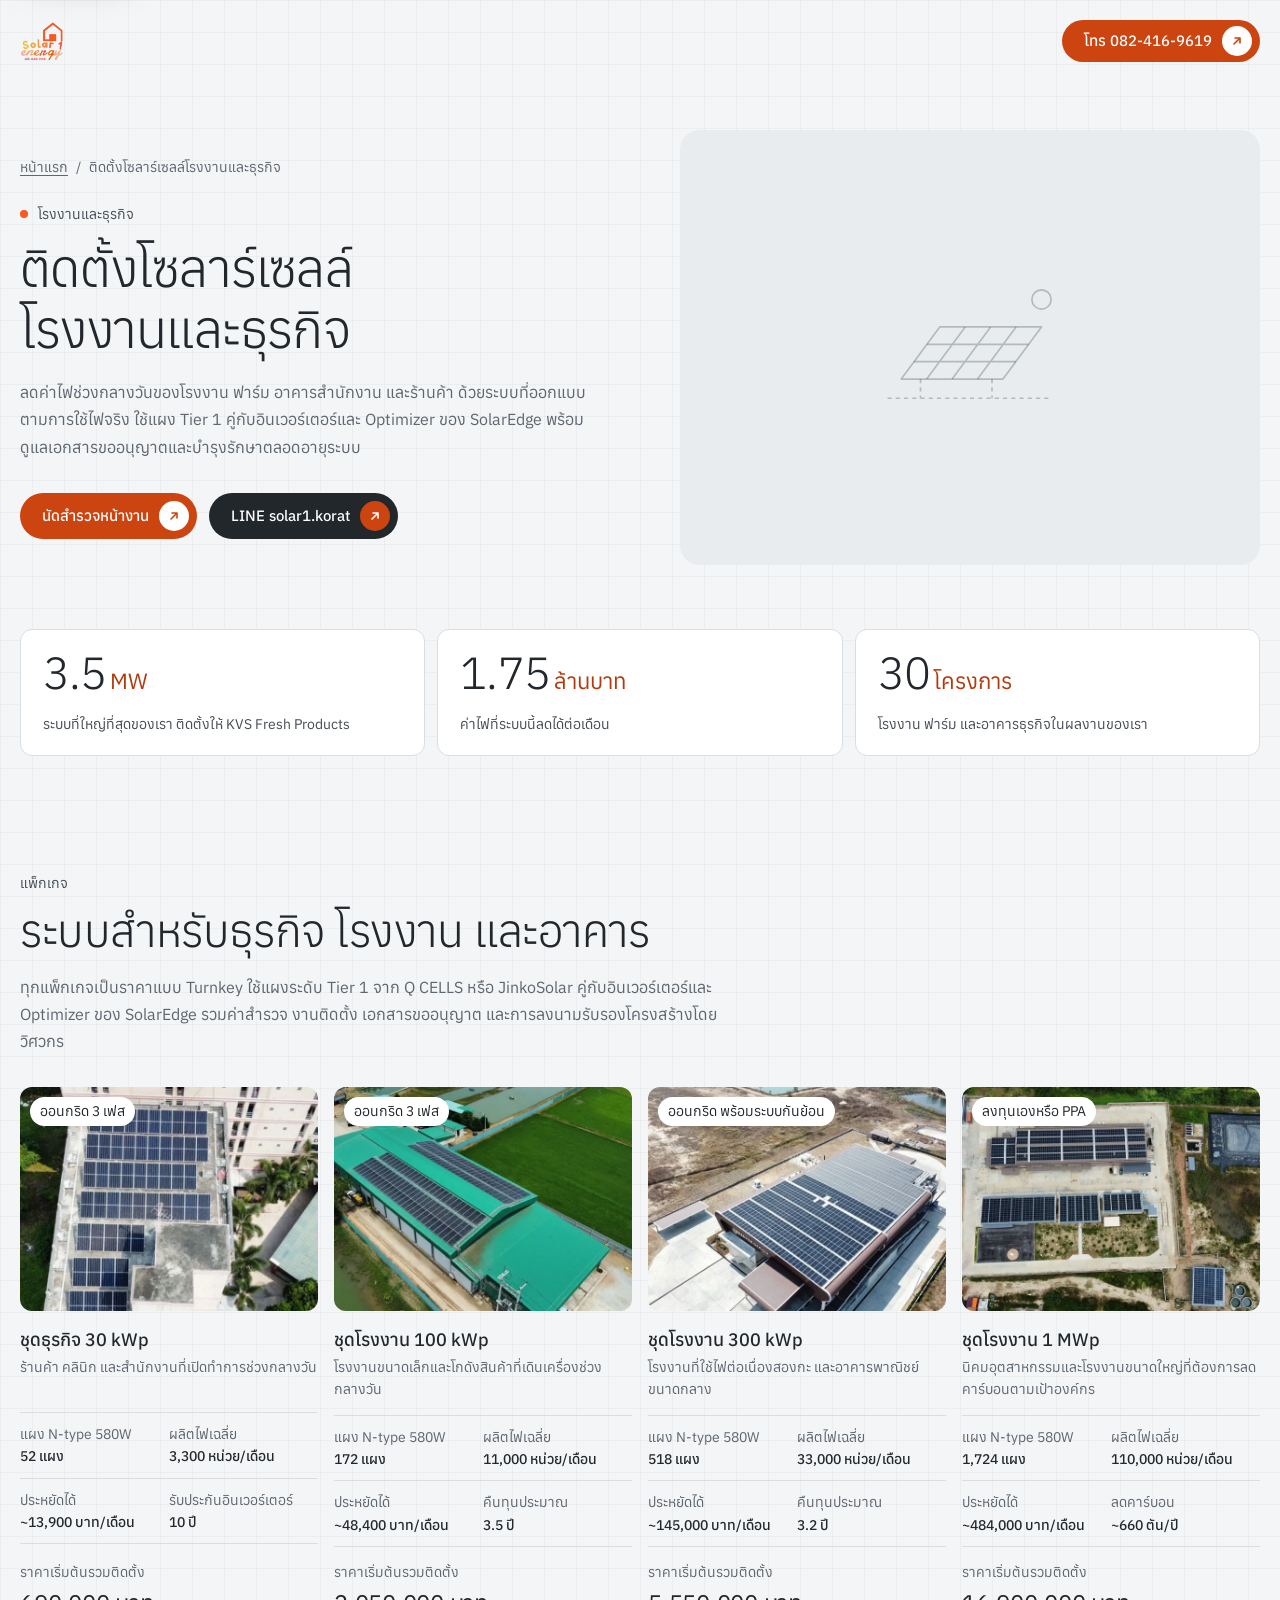
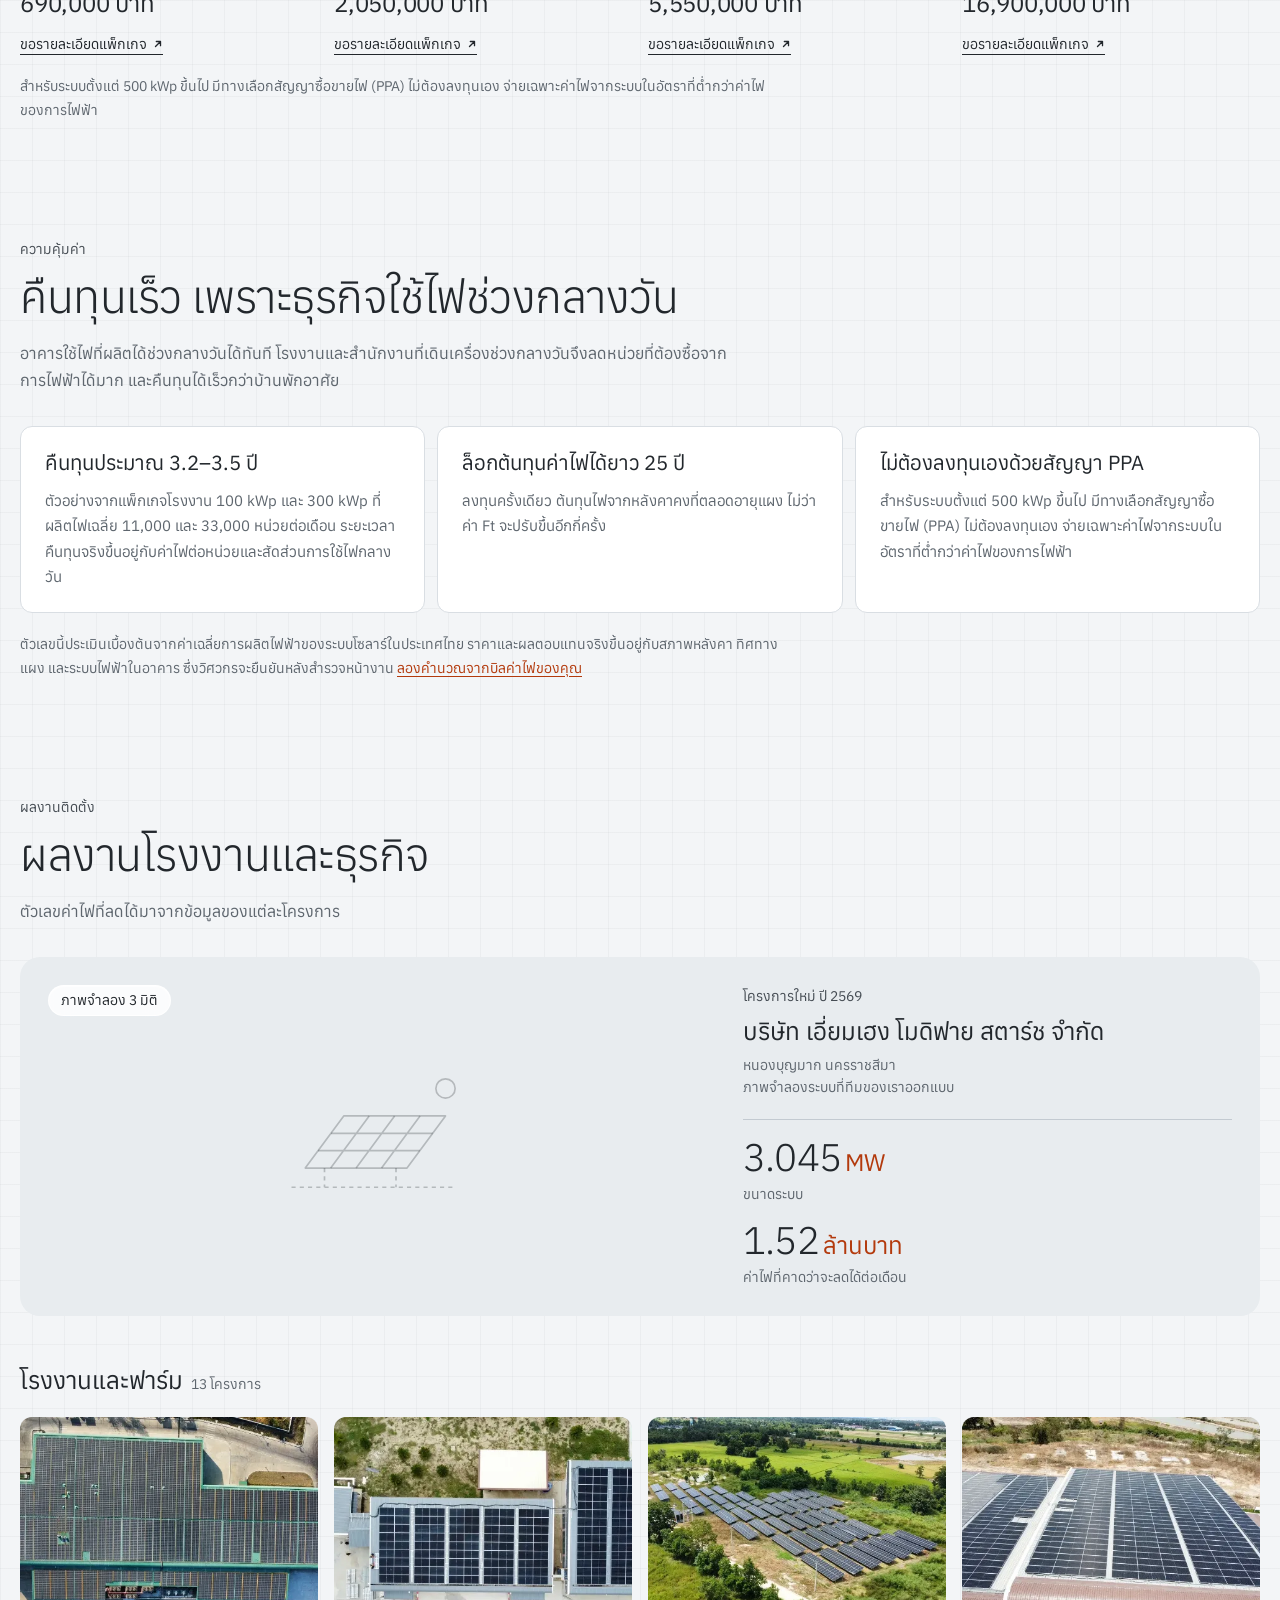
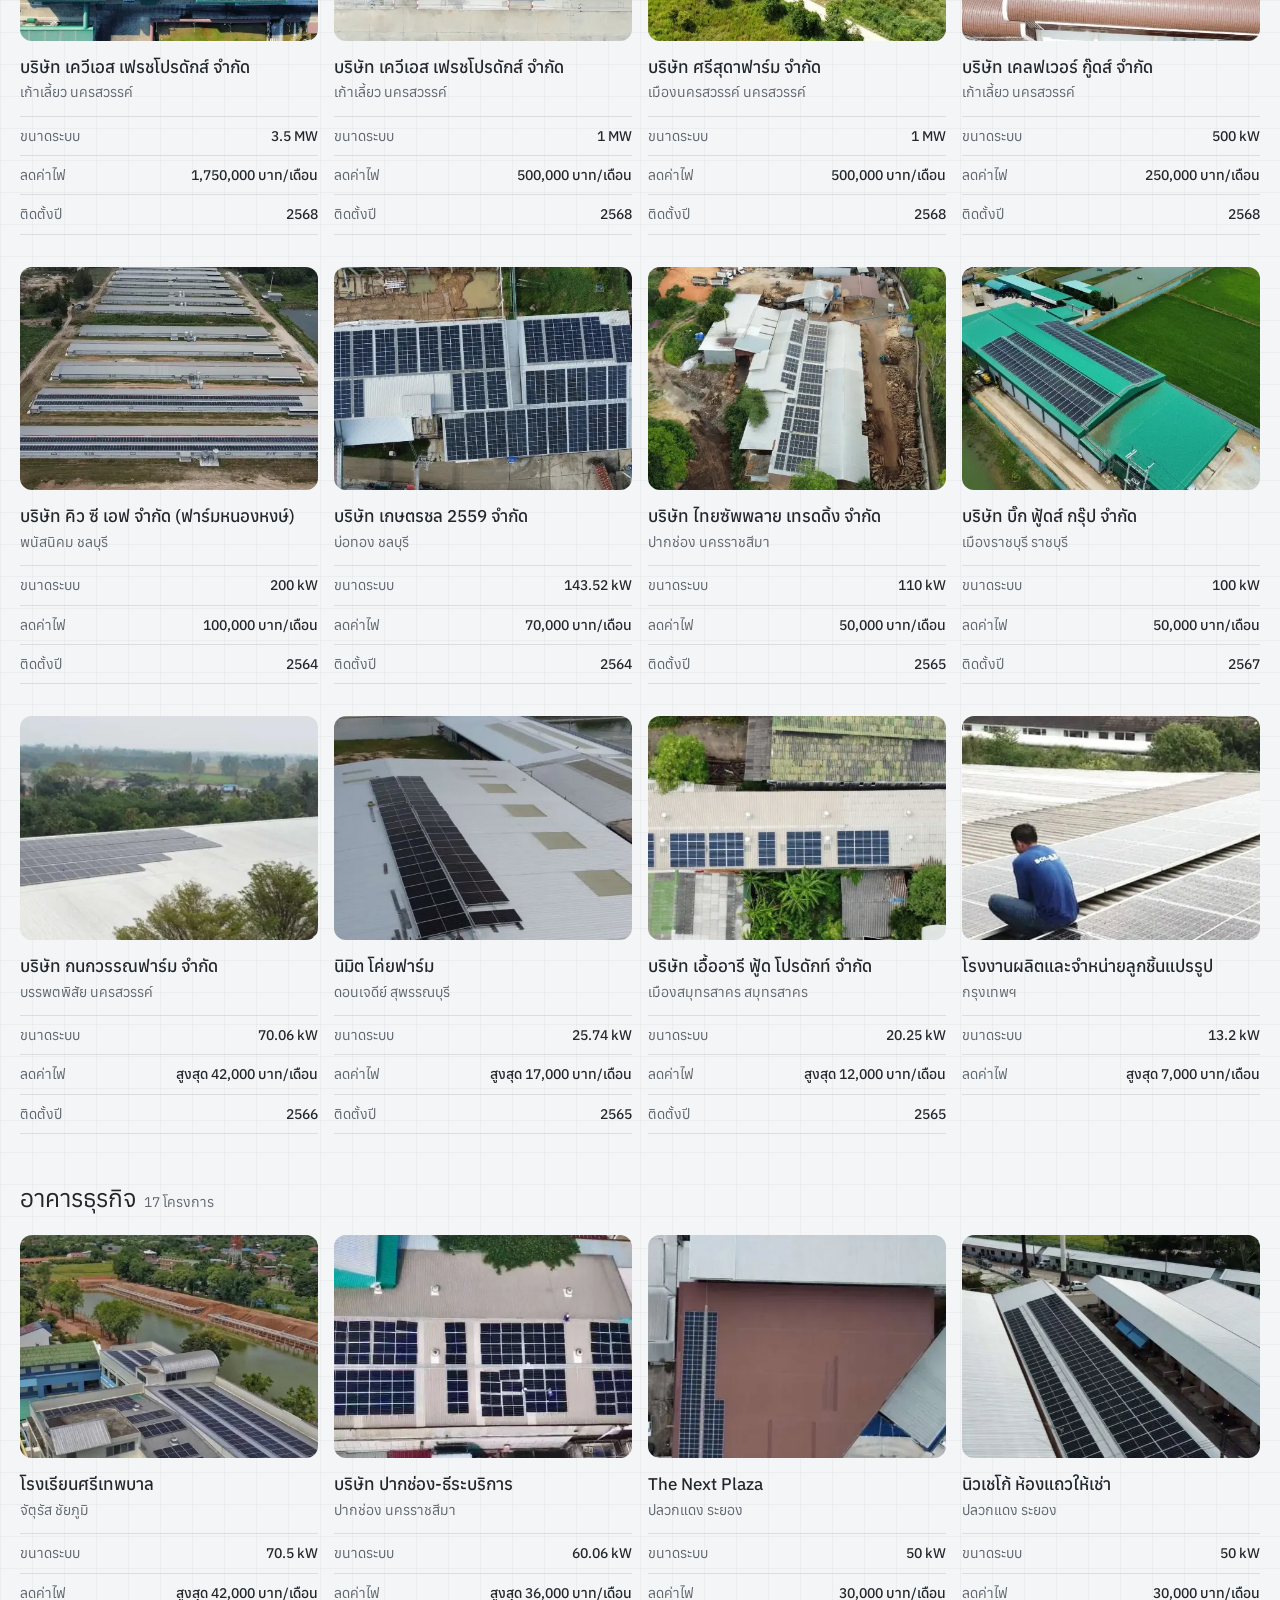
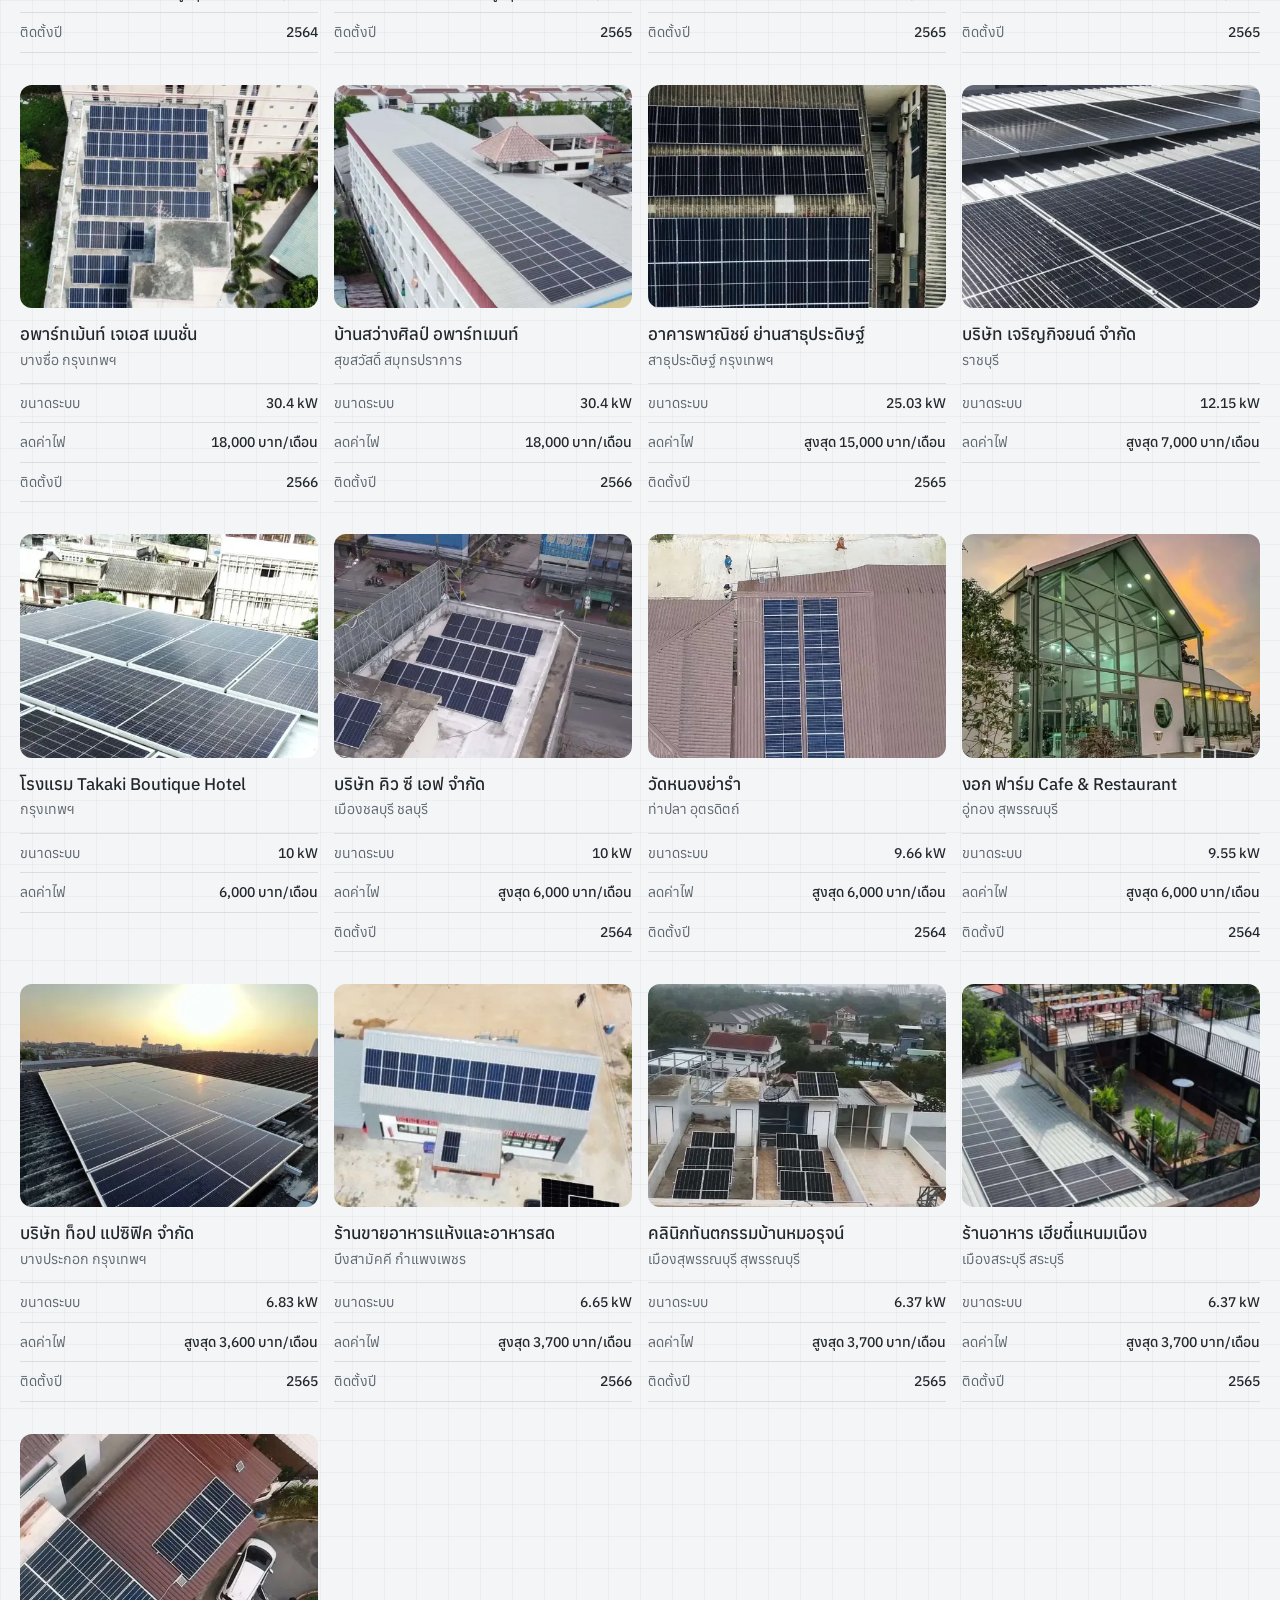
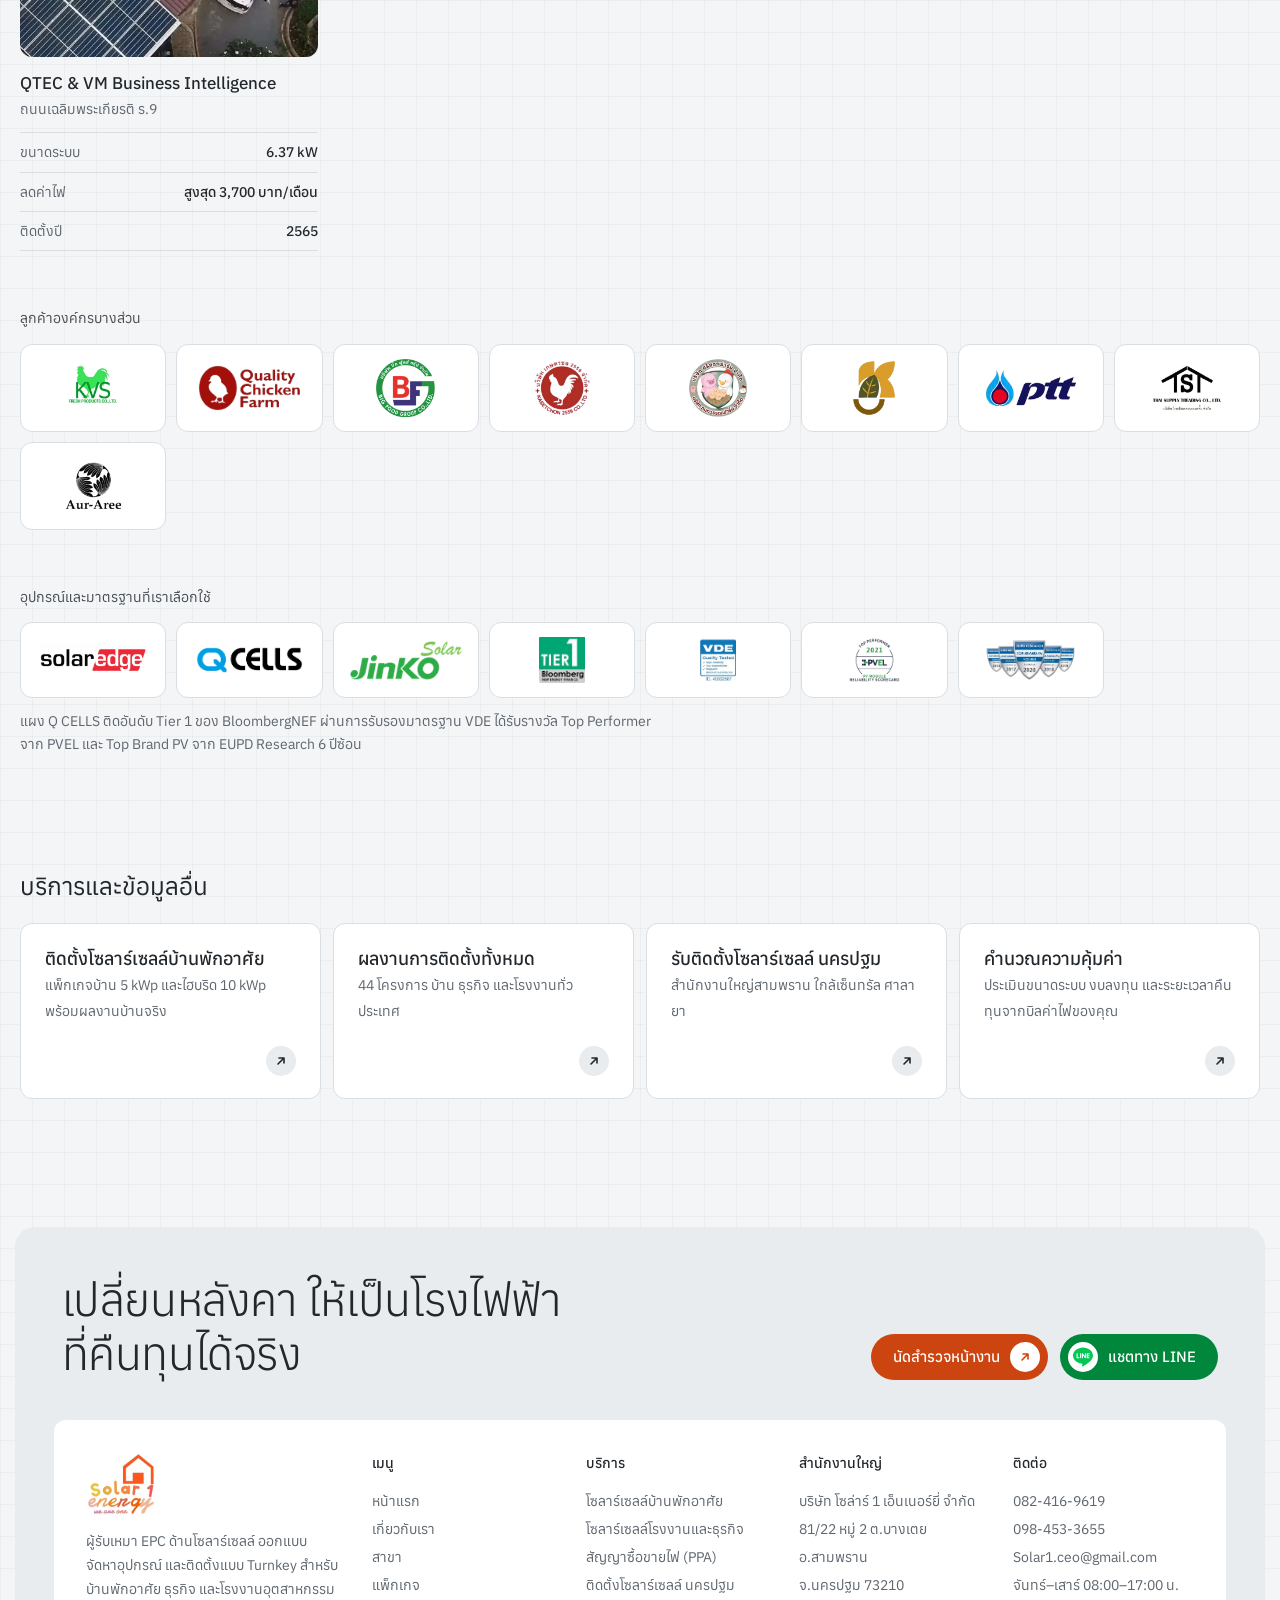
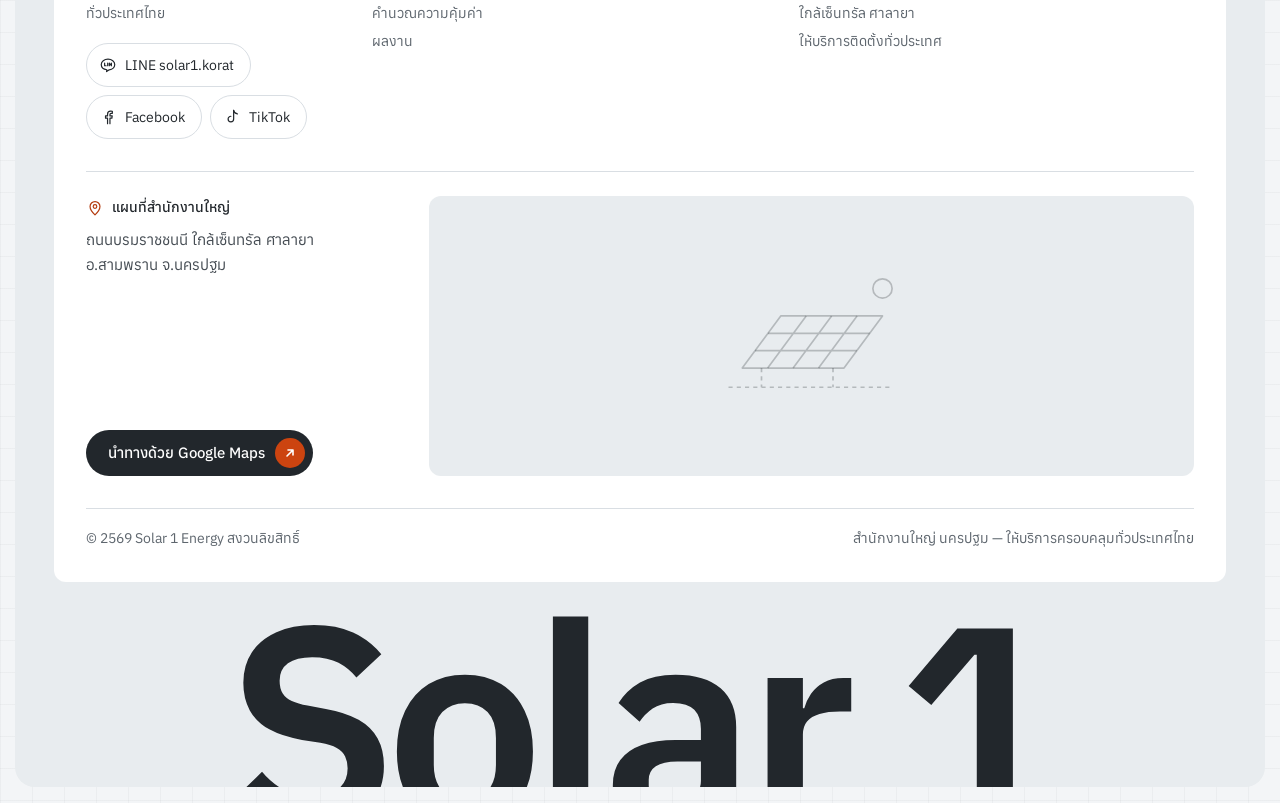
==== commit 83668932: "Content: New contact channels, 2569 branch network, Eiamheng featured project - Contact: LINE solar1" ====
--- a/commercial/index.html
+++ b/commercial/index.html
@@ -92,6 +92,10 @@
   <symbol id="i-medal" viewBox="0 0 24 24"><g fill="none" stroke="currentColor" stroke-width="1.6" stroke-linecap="round" stroke-linejoin="round"><circle cx="12" cy="9" r="5.5"/><path d="m8.6 13.4-1.6 8.1 5-2.7 5 2.7-1.6-8.1"/><path d="m10 9 1.4 1.4L14 7.8"/></g></symbol>
   <symbol id="i-monitor" viewBox="0 0 24 24"><g fill="none" stroke="currentColor" stroke-width="1.6" stroke-linecap="round" stroke-linejoin="round"><rect x="6" y="2.5" width="12" height="19" rx="2.2"/><path d="M9 15.5l2-2.6 2 1.5 2.2-3.2M10.5 18.5h3"/></g></symbol>
   <symbol id="i-check" viewBox="0 0 14 14"><path d="M3 7.4 5.9 10.2 11 4.2" fill="none" stroke="currentColor" stroke-width="1.8" stroke-linecap="round" stroke-linejoin="round"/></symbol>
+  <symbol id="i-setsquare" viewBox="0 0 24 24"><g fill="none" stroke="currentColor" stroke-width="1.6" stroke-linecap="round" stroke-linejoin="round"><path d="M4 4v16h16z"/><path d="M8 11.5V16h4.5z"/><path d="M4 8h2M4 12h2M4 16h1.5"/></g></symbol>
+  <symbol id="i-box" viewBox="0 0 24 24"><g fill="none" stroke="currentColor" stroke-width="1.6" stroke-linecap="round" stroke-linejoin="round"><path d="M12 3 20 7.3v9.4L12 21l-8-4.3V7.3z"/><path d="m4 7.3 8 4.3 8-4.3M12 11.6V21M8 5.2l8 4.3"/></g></symbol>
+  <symbol id="i-helmet" viewBox="0 0 24 24"><g fill="none" stroke="currentColor" stroke-width="1.6" stroke-linecap="round" stroke-linejoin="round"><path d="M4.5 16a7.5 7.5 0 0 1 15 0"/><path d="M3 16h18v2.5H3z"/><path d="M10 9V5.5h4V9"/></g></symbol>
+  <symbol id="i-key" viewBox="0 0 24 24"><g fill="none" stroke="currentColor" stroke-width="1.6" stroke-linecap="round" stroke-linejoin="round"><circle cx="8" cy="15.5" r="4"/><path d="m10.9 12.6 8.6-8.6M16.5 7l2.5 2.5M14.2 9.3l1.8 1.8"/></g></symbol>
   <symbol id="i-line" viewBox="0 0 24 24"><g fill="none" stroke="currentColor" stroke-width="1.6" stroke-linecap="round" stroke-linejoin="round"><path d="M12 4.2c-5 0-9 3.2-9 7.1 0 3.5 3.1 6.4 7.4 7l-.3 2.5 3.6-2.4c4.2-.5 7.3-3.5 7.3-7.1 0-3.9-4-7.1-9-7.1z"/><path d="M7.5 9.6v3.4h2M11.6 9.6V13M13.8 13V9.6l2.7 3.4V9.6"/></g></symbol>
   <symbol id="i-line-brand" viewBox="0 0 24 24"><path fill="currentColor" d="M19.365 9.863c.349 0 .63.285.63.631 0 .345-.281.63-.63.63H17.61v1.125h1.755c.349 0 .63.283.63.63 0 .344-.281.629-.63.629h-2.386c-.345 0-.627-.285-.627-.629V8.108c0-.345.282-.63.63-.63h2.386c.346 0 .627.285.627.63 0 .349-.281.63-.63.63H17.61v1.125h1.755zm-3.855 3.016c0 .27-.174.51-.432.596-.064.021-.133.031-.199.031-.211 0-.391-.09-.51-.25l-2.443-3.317v2.94c0 .344-.279.629-.631.629-.346 0-.626-.285-.626-.629V8.108c0-.27.173-.51.43-.595.06-.023.136-.033.194-.033.195 0 .375.104.495.254l2.462 3.33V8.108c0-.345.282-.63.63-.63.345 0 .63.285.63.63v4.771zm-5.741 0c0 .344-.282.629-.631.629-.345 0-.627-.285-.627-.629V8.108c0-.345.282-.63.63-.63.346 0 .628.285.628.63v4.771zm-2.466.629H4.917c-.345 0-.63-.285-.63-.629V8.108c0-.345.285-.63.63-.63.348 0 .63.285.63.63v4.141h1.756c.348 0 .629.283.629.63 0 .344-.282.629-.629.629M24 10.314C24 4.943 18.615.572 12 .572S0 4.943 0 10.314c0 4.811 4.27 8.842 10.035 9.608.391.082.923.258 1.058.59.12.301.079.766.038 1.08l-.164 1.02c-.045.301-.24 1.186 1.049.645 1.291-.539 6.916-4.078 9.436-6.975C23.176 14.393 24 12.458 24 10.314"/></symbol>
   <symbol id="i-facebook" viewBox="0 0 24 24"><g fill="none" stroke="currentColor" stroke-width="1.6" stroke-linecap="round" stroke-linejoin="round"><path d="M14.6 21v-7.4h2.6l.4-3.1h-3V8.6c0-.9.3-1.5 1.6-1.5h1.6V4.3a21 21 0 0 0-2.4-.1c-2.4 0-4 1.4-4 4.1v2.2H8.7v3.1h2.7V21"/></g></symbol>
@@ -116,7 +120,7 @@
       <p class="lede">ลดค่าไฟช่วงกลางวันของโรงงาน ฟาร์ม อาคารสำนักงาน และร้านค้า ด้วยระบบที่ออกแบบตามการใช้ไฟจริง ใช้แผง Tier 1 คู่กับอินเวอร์เตอร์และ Optimizer ของ SolarEdge พร้อมดูแลเอกสารขออนุญาตและบำรุงรักษาตลอดอายุระบบ</p>
       <div class="pg-cta">
         <a class="btn btn--orange" href="tel:0824169619">นัดสำรวจหน้างาน <span class="btn-ico"><svg viewBox="0 0 12 12" aria-hidden="true"><path d="M3 9 9 3M4 3h5v5" fill="none" stroke="currentColor" stroke-width="1.6" stroke-linecap="round" stroke-linejoin="round"/></svg></span></a>
-        <a class="btn btn--ink" href="https://line.me/ti/p/~Solar1energy" target="_blank" rel="noopener noreferrer">LINE Solar1energy <span class="btn-ico"><svg viewBox="0 0 12 12" aria-hidden="true"><path d="M3 9 9 3M4 3h5v5" fill="none" stroke="currentColor" stroke-width="1.6" stroke-linecap="round" stroke-linejoin="round"/></svg></span></a>
+        <a class="btn btn--ink" href="https://line.me/ti/p/~solar1.korat" target="_blank" rel="noopener noreferrer">LINE solar1.korat <span class="btn-ico"><svg viewBox="0 0 12 12" aria-hidden="true"><path d="M3 9 9 3M4 3h5v5" fill="none" stroke="currentColor" stroke-width="1.6" stroke-linecap="round" stroke-linejoin="round"/></svg></span></a>
       </div>
     </div>
     <div class="pg-hero-media media-frame"><img class="frame-img" src="/Media/projects/kvs-fresh-products-1mw-800.webp" srcset="/Media/projects/kvs-fresh-products-1mw-480.webp 480w, /Media/projects/kvs-fresh-products-1mw-800.webp 800w" sizes="(max-width: 1024px) calc(100vw - 32px), 620px" width="800" height="600" alt="ระบบโซลาร์ 1 MW ของบริษัท เควีเอส เฟรชโปรดักส์ จำกัด เก้าเลี้ยว นครสวรรค์" fetchpriority="high" decoding="async"></div>
@@ -125,7 +129,7 @@
     <div class="pg-stats">
       <div class="pg-stat"><strong>3.5<small>MW</small></strong><span>ระบบที่ใหญ่ที่สุดของเรา ติดตั้งให้ KVS Fresh Products</span></div>
       <div class="pg-stat"><strong>1.75<small>ล้านบาท</small></strong><span>ค่าไฟที่ระบบนี้ลดได้ต่อเดือน</span></div>
-      <div class="pg-stat"><strong>29<small>โครงการ</small></strong><span>โรงงาน ฟาร์ม และอาคารธุรกิจในผลงานของเรา</span></div>
+      <div class="pg-stat"><strong>30<small>โครงการ</small></strong><span>โรงงาน ฟาร์ม และอาคารธุรกิจในผลงานของเรา</span></div>
     </div>
 
   <section class="pg-section" aria-labelledby="pk-title">
@@ -197,22 +201,32 @@
     </div>
 
       <article class="pj-feature">
-        <div class="pj-feature-media media-frame"><img class="frame-img" src="/Media/projects/kvs-fresh-products-3-5mw-800.webp" srcset="/Media/projects/kvs-fresh-products-3-5mw-480.webp 480w, /Media/projects/kvs-fresh-products-3-5mw-800.webp 800w" sizes="(max-width: 767px) calc(100vw - 48px), 720px" width="800" height="600" alt="ระบบโซลาร์ 3.5 MW ของบริษัท เควีเอส เฟรชโปรดักส์ จำกัด เก้าเลี้ยว นครสวรรค์" loading="lazy" decoding="async"></div>
+        <div class="pj-feature-media media-frame"><img class="frame-img" src="/Media/projects/eiamheng-modify-starch-3mw-800.webp" srcset="/Media/projects/eiamheng-modify-starch-3mw-480.webp 480w, /Media/projects/eiamheng-modify-starch-3mw-800.webp 800w" sizes="(max-width: 767px) calc(100vw - 48px), 720px" width="800" height="600" alt="ภาพจำลองระบบโซลาร์ 3.045 MW ของบริษัท เอี่ยมเฮง โมดิฟาย สตาร์ช จำกัด หนองบุญมาก นครราชสีมา" loading="lazy" decoding="async"><span class="pj-chip">ภาพจำลอง 3 มิติ</span></div>
         <div class="pj-feature-body">
           <div>
-            <p class="kicker">โครงการเด่น</p>
-            <h3>บริษัท เควีเอส เฟรชโปรดักส์ จำกัด</h3>
-            <p class="pj-loc">เก้าเลี้ยว นครสวรรค์<br>ติดตั้งแล้วเสร็จปี 2568</p>
+            <p class="kicker">โครงการใหม่ ปี 2569</p>
+            <h3>บริษัท เอี่ยมเฮง โมดิฟาย สตาร์ช จำกัด</h3>
+            <p class="pj-loc">หนองบุญมาก นครราชสีมา<br>ภาพจำลองระบบที่ทีมของเราออกแบบ</p>
           </div>
           <div class="pj-feature-stats">
-            <div><strong>3.5<small>MW</small></strong><span>ขนาดระบบ</span></div>
-            <div><strong>1.75<small>ล้านบาท</small></strong><span>ค่าไฟที่ลดได้ต่อเดือน</span></div>
+            <div><strong>3.045<small>MW</small></strong><span>ขนาดระบบ</span></div>
+            <div><strong>1.52<small>ล้านบาท</small></strong><span>ค่าไฟที่คาดว่าจะลดได้ต่อเดือน</span></div>
           </div>
         </div>
       </article>
-    <h3 class="pg-sub">โรงงานและฟาร์ม<small>12 โครงการ</small></h3>
+    <h3 class="pg-sub">โรงงานและฟาร์ม<small>13 โครงการ</small></h3>
 
       <div class="pj-grid pj-grid--wide">
+        <article class="pj">
+          <div class="pj-media media-frame"><img class="frame-img" src="/Media/projects/kvs-fresh-products-3-5mw-800.webp" srcset="/Media/projects/kvs-fresh-products-3-5mw-480.webp 480w, /Media/projects/kvs-fresh-products-3-5mw-800.webp 800w" sizes="(max-width: 639px) calc(100vw - 32px), (max-width: 1024px) calc(50vw - 40px), (max-width: 1100px) calc(33vw - 32px), 320px" width="800" height="600" alt="ระบบโซลาร์ 3.5 MW ของบริษัท เควีเอส เฟรชโปรดักส์ จำกัด เก้าเลี้ยว นครสวรรค์" loading="lazy" decoding="async"></div>
+          <h3 class="pj-name">บริษัท เควีเอส เฟรชโปรดักส์ จำกัด</h3>
+          <p class="pj-loc">เก้าเลี้ยว นครสวรรค์</p>
+          <dl class="pj-specs">
+            <div><dt>ขนาดระบบ</dt><dd>3.5 MW</dd></div>
+            <div><dt>ลดค่าไฟ</dt><dd>1,750,000 บาท/เดือน</dd></div>
+            <div><dt>ติดตั้งปี</dt><dd>2568</dd></div>
+          </dl>
+        </article>
         <article class="pj">
           <div class="pj-media media-frame"><img class="frame-img" src="/Media/projects/kvs-fresh-products-1mw-800.webp" srcset="/Media/projects/kvs-fresh-products-1mw-480.webp 480w, /Media/projects/kvs-fresh-products-1mw-800.webp 800w" sizes="(max-width: 639px) calc(100vw - 32px), (max-width: 1024px) calc(50vw - 40px), (max-width: 1100px) calc(33vw - 32px), 320px" width="800" height="600" alt="ระบบโซลาร์ 1 MW ของบริษัท เควีเอส เฟรชโปรดักส์ จำกัด เก้าเลี้ยว นครสวรรค์" loading="lazy" decoding="async"></div>
           <h3 class="pj-name">บริษัท เควีเอส เฟรชโปรดักส์ จำกัด</h3>
@@ -530,7 +544,7 @@
     <h2 class="pg-sub" id="related-title">บริการและข้อมูลอื่น</h2>
     <ul class="pg-links">
       <li><a href="/residential"><div><strong>ติดตั้งโซลาร์เซลล์บ้านพักอาศัย</strong><br><span>แพ็กเกจบ้าน 5 kWp และไฮบริด 10 kWp พร้อมผลงานบ้านจริง</span></div><span class="btn-ico"><svg viewBox="0 0 12 12" aria-hidden="true"><path d="M3 9 9 3M4 3h5v5" fill="none" stroke="currentColor" stroke-width="1.6" stroke-linecap="round" stroke-linejoin="round"/></svg></span></a></li>
-      <li><a href="/projects"><div><strong>ผลงานการติดตั้งทั้งหมด</strong><br><span>43 โครงการ บ้าน ธุรกิจ และโรงงานทั่วประเทศ</span></div><span class="btn-ico"><svg viewBox="0 0 12 12" aria-hidden="true"><path d="M3 9 9 3M4 3h5v5" fill="none" stroke="currentColor" stroke-width="1.6" stroke-linecap="round" stroke-linejoin="round"/></svg></span></a></li>
+      <li><a href="/projects"><div><strong>ผลงานการติดตั้งทั้งหมด</strong><br><span>44 โครงการ บ้าน ธุรกิจ และโรงงานทั่วประเทศ</span></div><span class="btn-ico"><svg viewBox="0 0 12 12" aria-hidden="true"><path d="M3 9 9 3M4 3h5v5" fill="none" stroke="currentColor" stroke-width="1.6" stroke-linecap="round" stroke-linejoin="round"/></svg></span></a></li>
       <li><a href="/locations/nakhon-pathom"><div><strong>รับติดตั้งโซลาร์เซลล์ นครปฐม</strong><br><span>สำนักงานใหญ่สามพราน ใกล้เซ็นทรัล ศาลายา</span></div><span class="btn-ico"><svg viewBox="0 0 12 12" aria-hidden="true"><path d="M3 9 9 3M4 3h5v5" fill="none" stroke="currentColor" stroke-width="1.6" stroke-linecap="round" stroke-linejoin="round"/></svg></span></a></li>
       <li><a href="/#calculator"><div><strong>คำนวณความคุ้มค่า</strong><br><span>ประเมินขนาดระบบ งบลงทุน และระยะเวลาคืนทุนจากบิลค่าไฟของคุณ</span></div><span class="btn-ico"><svg viewBox="0 0 12 12" aria-hidden="true"><path d="M3 9 9 3M4 3h5v5" fill="none" stroke="currentColor" stroke-width="1.6" stroke-linecap="round" stroke-linejoin="round"/></svg></span></a></li>
     </ul>
@@ -543,7 +557,7 @@
       <h2 class="h2"><span>เปลี่ยนหลังคา</span> <span>ให้เป็นโรงไฟฟ้า</span> <br><span>ที่คืนทุนได้จริง</span></h2>
       <div class="foot-cta-actions">
         <a class="btn btn--orange" href="tel:0824169619">นัดสำรวจหน้างาน <span class="btn-ico"><svg viewBox="0 0 12 12" aria-hidden="true"><path d="M3 9 9 3M4 3h5v5" fill="none" stroke="currentColor" stroke-width="1.6" stroke-linecap="round" stroke-linejoin="round"/></svg></span></a>
-        <a class="btn btn--line" href="https://line.me/ti/p/~Solar1energy" target="_blank" rel="noopener noreferrer"><span class="btn-ico"><svg aria-hidden="true"><use href="#i-line-brand"/></svg></span>แชตทาง LINE</a>
+        <a class="btn btn--line" href="https://line.me/ti/p/~solar1.korat" target="_blank" rel="noopener noreferrer"><span class="btn-ico"><svg aria-hidden="true"><use href="#i-line-brand"/></svg></span>แชตทาง LINE</a>
       </div>
     </div>
 
@@ -551,11 +565,11 @@
       <div class="foot-brand">
         <img src="/Media/logo-footer.webp" width="212" height="192" loading="lazy" decoding="async" alt="Solar 1 Energy">
         <p>ผู้รับเหมา EPC ด้านโซลาร์เซลล์ ออกแบบ จัดหาอุปกรณ์ และติดตั้งแบบ Turnkey สำหรับบ้านพักอาศัย ธุรกิจ และโรงงานอุตสาหกรรมทั่วประเทศไทย</p>
-        <ul class="social" aria-label="ช่องทางโซเชียล"><li><a href="https://line.me/ti/p/~Solar1energy" target="_blank" rel="noopener noreferrer"><svg aria-hidden="true"><use href="#i-line"/></svg><span>LINE Solar1energy</span></a></li><li><a href="https://www.facebook.com/share/1FhEmbRb5u/" target="_blank" rel="noopener noreferrer"><svg aria-hidden="true"><use href="#i-facebook"/></svg><span>Facebook</span></a></li><li><a href="https://www.tiktok.com/@solar1.ceo" target="_blank" rel="noopener noreferrer"><svg aria-hidden="true"><use href="#i-tiktok"/></svg><span>TikTok</span></a></li></ul>
+        <ul class="social" aria-label="ช่องทางโซเชียล"><li><a href="https://line.me/ti/p/~solar1.korat" target="_blank" rel="noopener noreferrer"><svg aria-hidden="true"><use href="#i-line"/></svg><span>LINE solar1.korat</span></a></li><li><a href="https://www.facebook.com/share/19szTP2P9t/" target="_blank" rel="noopener noreferrer"><svg aria-hidden="true"><use href="#i-facebook"/></svg><span>Facebook</span></a></li><li><a href="https://www.tiktok.com/@solar1.ceo" target="_blank" rel="noopener noreferrer"><svg aria-hidden="true"><use href="#i-tiktok"/></svg><span>TikTok</span></a></li></ul>
       </div>
       <div class="foot-col">
         <h3>เมนู</h3>
-        <ul><li><a href="/">หน้าแรก</a></li><li><a href="/#impact">เกี่ยวกับเรา</a></li><li><a href="/#packages">แพ็กเกจ</a></li><li><a href="/#calculator">คำนวณความคุ้มค่า</a></li><li><a href="/projects">ผลงาน</a></li></ul>
+        <ul><li><a href="/">หน้าแรก</a></li><li><a href="/#impact">เกี่ยวกับเรา</a></li><li><a href="/#branches">สาขา</a></li><li><a href="/#packages">แพ็กเกจ</a></li><li><a href="/#calculator">คำนวณความคุ้มค่า</a></li><li><a href="/projects">ผลงาน</a></li></ul>
       </div>
       <div class="foot-col">
         <h3>บริการ</h3>
@@ -567,7 +581,7 @@
       </div>
       <div class="foot-col">
         <h3>ติดต่อ</h3>
-        <ul><li><a href="tel:0824169619">082-416-9619</a></li><li><a href="tel:0984533655">098-453-3655</a></li><li><a href="mailto:solar1.ceo@gmail.com">solar1.ceo@gmail.com</a></li><li>จันทร์–เสาร์ 08:00–17:00 น.</li></ul>
+        <ul><li><a href="tel:0824169619">082-416-9619</a></li><li><a href="tel:0984533655">098-453-3655</a></li><li><a href="mailto:Solar1.ceo@gmail.com">Solar1.ceo@gmail.com</a></li><li>จันทร์–เสาร์ 08:00–17:00 น.</li></ul>
       </div>
       <div class="foot-map">
         <div class="foot-map-info">
--- a/styles.css
+++ b/styles.css
@@ -41,6 +41,12 @@
   --card-rgb: 255 255 255;
   --on-ink: #FFFFFF;          /* text on --ink fills (segmented thumb, ink button) */
   --hover: rgb(16 20 24 / .06);
+  --orange-rgb: 252 87 31;
+  /* frosted glass (EPC flow): translucent card colour over the lit stage */
+  --glass: rgb(var(--card-rgb) / .62);
+  --glass-strong: rgb(var(--card-rgb) / .84);
+  --glass-line: rgb(255 255 255 / .8);
+  --glass-shadow: inset 0 1px 0 rgb(255 255 255 / .7), 0 18px 40px -28px rgb(var(--shade) / .4);
   --sweep: rgb(255 255 255 / .5);
   --graphite: #22272C;        /* fixed dark text on always-white chips */
   --frame-art: url("data:image/svg+xml,%3Csvg xmlns='http://www.w3.org/2000/svg' viewBox='0 0 160 110' fill='none' stroke='%2322272C' stroke-opacity='.26' stroke-width='1.2' stroke-linejoin='round'%3E%3Cpath d='M30 78 58 40h74l-28 38z'/%3E%3Cpath d='M48.5 78 76.5 40M67 78 95 40M85.5 78 113.5 40M39.3 65.3h74M48.7 52.7h74'/%3E%3Cpath d='M44 78v14M96 78v14M20 92h120' stroke-dasharray='3 3'/%3E%3Ccircle cx='132' cy='20' r='7'/%3E%3C/svg%3E");
@@ -81,6 +87,8 @@
   --card-rgb: 30 34 43;
   --on-ink: #0D0F12;
   --hover: rgb(255 255 255 / .06);
+  --glass-line: rgb(255 255 255 / .09);
+  --glass-shadow: inset 0 1px 0 rgb(255 255 255 / .06), 0 18px 40px -28px rgb(0 0 0 / .8);
   --sweep: rgb(255 255 255 / .07);
   --frame-art: url("data:image/svg+xml,%3Csvg xmlns='http://www.w3.org/2000/svg' viewBox='0 0 160 110' fill='none' stroke='%23F2F4F6' stroke-opacity='.22' stroke-width='1.2' stroke-linejoin='round'%3E%3Cpath d='M30 78 58 40h74l-28 38z'/%3E%3Cpath d='M48.5 78 76.5 40M67 78 95 40M85.5 78 113.5 40M39.3 65.3h74M48.7 52.7h74'/%3E%3Cpath d='M44 78v14M96 78v14M20 92h120' stroke-dasharray='3 3'/%3E%3Ccircle cx='132' cy='20' r='7'/%3E%3C/svg%3E");
   color-scheme: dark;
@@ -455,6 +463,49 @@
 .stat-num small { font-size: 26px; color: var(--orange); margin-left: 4px; font-weight: 400; }
 .stat-label { font-size: 14px; color: var(--ink-soft); }
 
+/* branch network: the HQ is the one filled card, the branches are quiet outlines.
+   Nothing here is a link, so there are no hover states. */
+.branches {
+  margin-top: clamp(40px, 5vw, 64px);
+  display: grid;
+  grid-template-columns: minmax(0, 1fr) minmax(0, 2.2fr);
+  gap: clamp(24px, 3vw, 48px);
+  align-items: start;
+}
+.branches-title { font-size: clamp(22px, 1vw + 16px, 28px); font-weight: 400; line-height: 1.3; }
+.branches-title span { display: inline-block; }
+.branches-head p { margin-top: 12px; max-width: 360px; font-size: 15px; line-height: 1.7; color: var(--ink-soft); }
+.branch-list {
+  list-style: none;
+  display: grid;
+  grid-template-columns: repeat(4, minmax(0, 1fr));
+  gap: 10px;
+}
+.branch {
+  display: grid;
+  grid-template-columns: auto minmax(0, 1fr);
+  column-gap: 10px;
+  padding: 16px 18px;
+  border: 1px solid var(--line);
+  border-radius: var(--r-card);
+  background: var(--card);
+}
+.branch svg { grid-row: span 2; width: 22px; height: 22px; margin-top: 2px; color: var(--muted); }
+.branch strong { font-size: 18px; font-weight: 500; line-height: 1.4; }
+.branch span { font-size: 14px; line-height: 1.5; color: var(--muted); }
+.branch--hq {
+  grid-row: span 2;
+  grid-template-columns: minmax(0, 1fr);
+  grid-template-rows: 1fr auto auto;
+  padding: 20px;
+  border-color: var(--ink);
+  background: var(--ink);
+  color: var(--on-ink);
+}
+.branch--hq svg { grid-row: auto; width: 28px; height: 28px; margin: 0 0 24px; color: var(--orange); }
+.branch--hq strong { font-size: 26px; font-weight: 400; }
+.branch--hq span { color: var(--on-ink); opacity: .8; }
+
 /* ---------- packages ---------- */
 
 .packages { padding: var(--section-gap) 0 0; }
@@ -813,6 +864,21 @@
 .pj-feature-stats small { margin-left: 4px; font-size: 24px; font-weight: 400; letter-spacing: 0; color: var(--accent-text); }
 .pj-feature-stats span { display: block; margin-top: 6px; font-size: 14px; line-height: 1.5; color: var(--muted); }
 
+/* labels a 3D render (a project not yet handed over) so it isn't read as a site photo */
+.pj-chip {
+  position: absolute; z-index: 1;
+  top: 12px; left: 12px;
+  padding: 5px 12px;
+  border-radius: var(--r-pill);
+  font-size: 14px; line-height: 1.4;
+  color: var(--ink);
+  background: var(--glass-strong);
+  border: 1px solid var(--glass-line);
+  box-shadow: var(--glass-shadow);
+  backdrop-filter: blur(12px) saturate(1.3);
+  -webkit-backdrop-filter: blur(12px) saturate(1.3);
+}
+
 .pj-bar {
   display: flex; flex-wrap: wrap; align-items: center; justify-content: space-between;
   gap: 12px 16px;
@@ -878,8 +944,9 @@
 .logo-note { margin-top: 12px; max-width: 640px; font-size: 14px; line-height: 1.6; color: var(--muted); }
 
 /* ---------- EPC workflow ---------- */
-/* Without JS all four step panels show in order. main.js adds .is-interactive and
-   turns the rail into tabs: one panel at a time, the line fills to the chosen step. */
+/* Four phases, E → P → C → D, as frosted-glass cards on a lit drafting stage.
+   Without JS all four phase panels show in order. main.js adds .is-interactive and
+   turns the cards into tabs: one panel at a time, the bar fills to the chosen phase. */
 
 .process { padding: var(--section-gap) 0 0; }
 .process-head {
@@ -891,88 +958,131 @@
 .process-head .h2 { margin-top: 10px; }
 .process-head .lede { max-width: 560px; }
 
-/* E / P / C: what the one contract covers */
-.epc {
-  list-style: none;
-  margin-top: 40px;
-  display: grid;
-  grid-template-columns: repeat(3, 1fr);
-  border-top: 1px solid var(--line);
-}
-.epc li { display: flex; gap: 16px; align-items: flex-start; padding: 20px 24px 0 0; }
-.epc li + li { padding-left: 24px; border-left: 1px solid var(--line); }
-.epc-l { flex: none; width: 34px; font-size: 44px; font-weight: 300; line-height: .95; color: var(--orange); }
-.epc strong { display: block; font-size: 16px; font-weight: 500; line-height: 1.4; }
-.epc li div > span { display: block; margin-top: 4px; font-size: 14px; line-height: 1.6; color: var(--muted); }
-
-.flow { position: relative; margin-top: 56px; scroll-margin-top: 96px; }
+/* the stage: drafting grid under two soft sun glows, so the glass has light to catch */
+.flow {
+  position: relative;
+  margin-top: 48px;
+  padding: clamp(12px, 2vw, 24px);
+  border: 1px solid var(--line);
+  border-radius: calc(var(--r-panel) + 8px);
+  background:
+    radial-gradient(55% 70% at 8% 0%, rgb(var(--orange-rgb) / .2), transparent 70%),
+    radial-gradient(45% 60% at 100% 100%, rgb(var(--orange-rgb) / .12), transparent 70%),
+    linear-gradient(var(--grid) 1px, transparent 1px) 0 0 / 32px 32px,
+    linear-gradient(90deg, var(--grid) 1px, transparent 1px) 0 0 / 32px 32px,
+    var(--surface);
+  scroll-margin-top: 96px;
+  isolation: isolate;
+}
+
 .flow-rail {
   list-style: none;
-  position: relative; z-index: 1;
   display: grid;
   grid-template-columns: repeat(4, 1fr);
   gap: 12px;
 }
+.flow-rail li { display: flex; }
 .flow-tab {
-  width: 100%; min-height: 44px;
-  display: flex; flex-direction: column; align-items: flex-start; gap: 4px;
-  padding: 0 8px 4px 0;
+  flex: 1;
+  display: grid;
+  grid-template-columns: auto 1fr;
+  grid-template-areas: "badge letter" "en en" "name name" "sum sum";
+  align-content: start;
+  gap: 2px 12px;
+  min-height: 44px;
+  padding: 18px 18px 20px;
   text-align: left;
+  border: 1px solid var(--glass-line);
+  border-radius: var(--r-panel);
+  background: var(--glass);
+  box-shadow: var(--glass-shadow);
+  -webkit-backdrop-filter: blur(14px) saturate(140%);
+  backdrop-filter: blur(14px) saturate(140%);
+  transition: transform .4s var(--ease), box-shadow .4s var(--ease), border-color .3s, background-color .3s;
+}
+.flow-badge {
+  grid-area: badge;
+  width: 44px; height: 44px;
   border-radius: var(--r-card);
-}
-.flow-num {
-  width: 44px; height: 44px;
-  margin-bottom: 10px;
-  border-radius: 50%;
   display: grid; place-items: center;
-  font-size: 17px; font-weight: 500;
-  font-variant-numeric: tabular-nums;
-  color: var(--ink-soft);
-  background: var(--paper);
-  border: 1.5px solid var(--line-strong);
-  transition: background-color .3s, border-color .3s, color .3s, box-shadow .3s var(--ease);
-}
-.flow-name { font-size: 16px; font-weight: 500; line-height: 1.4; color: var(--ink-soft); transition: color .2s; }
+  color: var(--accent-text);
+  background: var(--orange-tint);
+  transition: background .35s, color .35s, box-shadow .4s var(--ease), transform .4s var(--ease);
+}
+.flow-badge svg { width: 22px; height: 22px; }
+/* E / P / C / D: large orange letters, the section's accent */
+.flow-letter {
+  grid-area: letter;
+  justify-self: end;
+  font-size: 46px; font-weight: 300; line-height: .9;
+  background: linear-gradient(180deg, var(--orange) 10%, rgb(var(--orange-rgb) / .22) 100%);
+  -webkit-background-clip: text;
+  background-clip: text;
+  color: transparent;
+  transition: transform .4s var(--ease);
+}
+.flow-en { grid-area: en; margin-top: 16px; font-size: 14px; color: var(--muted); }
+.flow-name { grid-area: name; font-size: 17px; font-weight: 500; line-height: 1.4; color: var(--ink); }
 .flow-name-short { display: none; }
-.flow-en { font-size: 14px; color: var(--muted); }
-
-/* the line runs from the first node's centre to the last one's */
+.flow-sum { grid-area: sum; margin-top: 6px; font-size: 14px; line-height: 1.6; color: var(--muted); }
+
+/* the chosen phase: lifted, orange edge and glow, badge filled */
+.flow:not(.is-interactive) .flow-badge,
+.flow-tab[aria-selected="true"] .flow-badge {
+  color: var(--white);
+  background: linear-gradient(135deg, var(--orange), var(--cta-deep));
+  box-shadow: 0 8px 18px -8px rgb(var(--orange-rgb) / .7);
+}
+.flow-tab[aria-selected="true"] {
+  transform: translate3d(0, -3px, 0);
+  border-color: rgb(var(--orange-rgb) / .55);
+  background: var(--glass-strong);
+  box-shadow: var(--glass-shadow), 0 0 0 1px rgb(var(--orange-rgb) / .3), 0 24px 48px -28px rgb(var(--orange-rgb) / .75);
+}
+.flow-tab.is-done .flow-badge { color: var(--cta); }
+.is-interactive .flow-tab { cursor: pointer; }
+@media (hover: hover) {
+  .flow-tab:hover:not([aria-selected="true"]) {
+    transform: translate3d(0, -3px, 0) scale(1.015);
+    border-color: rgb(var(--orange-rgb) / .3);
+    box-shadow: var(--glass-shadow), 0 20px 40px -28px rgb(var(--orange-rgb) / .6);
+  }
+  .flow-tab:hover .flow-badge { transform: rotate(-6deg); }
+  .flow-tab:hover .flow-letter { transform: translate3d(0, -2px, 0); }
+}
+.is-interactive .flow-tab:active { transform: scale(.98); transition-duration: .12s; }
+.flow-tab:focus-visible { outline-offset: 4px; }
+
+/* progress: fills to the end of the chosen phase */
 .flow-line {
-  position: absolute; z-index: 0;
-  top: 21px; left: 22px;
-  right: calc((100% - 36px) / 4 - 22px);
-  height: 2px;
-  background: var(--line-strong);
+  position: relative;
+  margin: 14px 4px 0;
+  height: 4px;
+  border-radius: var(--r-pill);
+  background: var(--line);
+  overflow: hidden;
 }
 .flow-line i {
   position: absolute; inset: 0;
-  background: var(--orange);
+  border-radius: inherit;
+  background: linear-gradient(90deg, var(--orange), var(--cta));
   transform-origin: left center;
   transform: scaleX(var(--p, 1));
   transition: transform .6s var(--ease);
 }
 
-/* reached steps fill; the current one gets a ring */
-.flow:not(.is-interactive) .flow-num,
-.flow-tab.is-done .flow-num,
-.flow-tab[aria-selected="true"] .flow-num { background: var(--cta); border-color: var(--cta); color: var(--white); }
-.flow-tab[aria-selected="true"] .flow-num { box-shadow: 0 0 0 6px var(--orange-tint); }
-.flow-tab[aria-selected="true"] .flow-name,
-.flow:not(.is-interactive) .flow-name { color: var(--ink); }
-.is-interactive .flow-tab { cursor: pointer; }
-.flow-tab:hover:not([aria-selected="true"]) .flow-num { border-color: var(--ink); color: var(--ink); }
-.flow-tab:hover .flow-name { color: var(--ink); }
-.flow-tab:focus-visible { outline-offset: 4px; }
-
-.flow-panels { margin-top: 28px; }
+.flow-panels { margin-top: 14px; }
 .flow-panel {
   display: grid;
   grid-template-columns: 1.3fr 1fr;
   gap: 24px 48px;
   padding: clamp(24px, 3vw, 40px);
-  background: var(--card);
-  border: 1px solid var(--line);
+  border: 1px solid var(--glass-line);
   border-radius: var(--r-panel);
+  background: var(--glass-strong);
+  box-shadow: var(--glass-shadow);
+  -webkit-backdrop-filter: blur(18px) saturate(140%);
+  backdrop-filter: blur(18px) saturate(140%);
 }
 .flow-panel + .flow-panel { margin-top: 12px; }
 .flow-panel[hidden] { display: none; }
@@ -983,8 +1093,14 @@
 
 /* the two grid authorities, named in full */
 .flow-auth { list-style: none; margin-top: 20px; display: grid; grid-template-columns: 1fr 1fr; gap: 10px; max-width: 560px; }
-.flow-auth li { display: grid; gap: 2px; padding: 14px 16px; border-radius: var(--r-card); background: var(--surface); }
-.flow-auth strong { font-size: 20px; font-weight: 600; line-height: 1.3; }
+.flow-auth li {
+  display: grid; gap: 2px;
+  padding: 14px 16px;
+  border: 1px solid rgb(var(--orange-rgb) / .22);
+  border-radius: var(--r-card);
+  background: linear-gradient(135deg, rgb(var(--orange-rgb) / .1), rgb(var(--orange-rgb) / .02));
+}
+.flow-auth strong { font-size: 20px; font-weight: 600; line-height: 1.3; color: var(--accent-text); }
 .flow-auth span { font-size: 15px; line-height: 1.5; }
 .flow-auth small { font-size: 14px; line-height: 1.5; color: var(--muted); }
 
@@ -1008,14 +1124,25 @@
   font-size: 15px; color: var(--ink-soft);
   transition: background-color .2s, color .2s;
 }
-.flow-prev:hover { background: var(--surface); color: var(--ink); }
+.flow-prev:hover { background: var(--hover); color: var(--ink); }
 .flow-prev svg { width: 14px; height: 14px; transform: rotate(180deg); }
 
-/* one-shot: the line draws in when the section arrives; a chosen step's panel settles in */
+/* One-shot moments (main.js, playOnce): the bar draws in after the cards arrive; a
+   chosen phase's badge pops and its panel settles in, checklist items following. */
 @keyframes rail-draw { from { transform: scaleX(0); } }
-@keyframes flow-in { from { opacity: 0; transform: translate3d(0, 8px, 0); } }
-.flow-line.rail-draw i { animation: rail-draw 1.1s var(--ease) .15s backwards; }
-.flow-panel.flow-in { animation: flow-in .45s var(--ease) backwards; }
+@keyframes flow-in { from { opacity: 0; transform: translate3d(0, 12px, 0) scale(.985); } }
+@keyframes badge-pop {
+  from { transform: scale(.82); box-shadow: 0 0 0 0 rgb(var(--orange-rgb) / .55); }
+  60% { box-shadow: 0 0 0 12px rgb(var(--orange-rgb) / 0); }
+}
+.flow-line.rail-draw i { animation: rail-draw 1.1s var(--ease) .35s backwards; }
+.flow-badge.badge-pop { animation: badge-pop .6s var(--ease); }
+.flow-panel.flow-in { animation: flow-in .5s var(--ease) backwards; }
+.flow-panel.flow-in .flow-get li,
+.flow-panel.flow-in .flow-auth li { animation: rise-in .5s var(--ease) backwards; animation-delay: calc(120ms + var(--i, 0) * 70ms); }
+.flow-get li:nth-child(2), .flow-auth li:nth-child(2) { --i: 1; }
+.flow-get li:nth-child(3) { --i: 2; }
+.flow-get li:nth-child(4) { --i: 3; }
 
 /* ---------- engineering standards ---------- */
 
@@ -1058,22 +1185,31 @@
   .process-head { grid-template-columns: 1fr; gap: 16px; }
   .flow-panel { grid-template-columns: 1fr; }
   .flow-get { padding: 20px 0 0; border-left: 0; border-top: 1px solid var(--line); }
-}
+  .flow-sum { display: none; }
+  .flow-letter { font-size: 40px; }
+}
+/* phones and small tablets: four compact cards, badge over a short name, letter in the corner */
 @media (max-width: 767px) {
-  .epc { grid-template-columns: 1fr; }
-  .epc li { padding: 16px 0 0; }
-  .epc li + li { padding-left: 0; border-left: 0; }
-  .flow { margin-top: 40px; }
+  .flow { margin-top: 36px; }
   .flow-rail { gap: 8px; }
-  .flow-tab { align-items: center; padding: 0 0 4px; text-align: center; }
-  .flow-num { width: 40px; height: 40px; margin-bottom: 6px; }
+  .flow-tab {
+    position: relative;
+    grid-template-columns: 1fr;
+    grid-template-areas: "badge" "name";
+    justify-items: center;
+    gap: 10px;
+    padding: 16px 6px 12px;
+    text-align: center;
+    border-radius: var(--r-card);
+  }
+  .flow-letter { position: absolute; top: 6px; right: 8px; font-size: 18px; font-weight: 500; }
+  .flow-en, .flow-name-full { display: none; }
+  .flow-name-short { display: inline; }
   .flow-name { font-size: 15px; }
-  .flow-name-full, .flow-en { display: none; }
-  .flow-name-short { display: inline; }
-  /* nodes are centred in their columns here */
-  .flow-line { top: 19px; left: calc((100% - 24px) / 8); right: calc((100% - 24px) / 8); }
+  .flow-badge { width: 40px; height: 40px; }
 }
 @media (max-width: 639px) {
+  .flow { padding: 8px; border-radius: var(--r-panel); }
   .flow-panel { padding: 22px 20px; }
   .flow-auth { grid-template-columns: 1fr; }
   .flow-nav .btn { padding-left: 18px; }
@@ -1249,7 +1385,7 @@
    start from the offset and end at the element's own style (no fill-forwards).
    If JS, IntersectionObserver or animations don't run, everything simply shows. */
 
-@keyframes rise-in { from { opacity: 0; transform: translate3d(0, 14px, 0); } }
+@keyframes rise-in { from { opacity: 0; transform: translate3d(0, 24px, 0); } }
 @keyframes drop-in { from { opacity: 0; transform: translate3d(0, -10px, 0); } }
 @keyframes line-up { from { transform: translate3d(0, 108%, 0); } }
 @keyframes video-in { from { opacity: 0; transform: scale(1.06); } }
@@ -1265,7 +1401,7 @@
 .hero h1 .line > span { animation: line-up .9s var(--ease) var(--d, 0ms) backwards; }
 
 /* scroll reveal: main.js adds .reveal-in just before a block enters the viewport */
-.reveal-in { animation: rise-in .6s var(--ease) var(--d, 0ms) backwards; }
+.reveal-in { animation: rise-in .8s var(--ease) var(--d, 0ms) backwards; }
 .impact-panel.reveal-in { animation: aperture 1.1s var(--ease) backwards; }
 .impact-panel.reveal-in video { animation: settle 1.4s var(--ease) backwards; }
 .wordmark.reveal-in { animation: none; }
@@ -1368,7 +1504,9 @@
   /* motion becomes a short fade; nothing is held hidden */
   .hero-video, .hero [data-in], .hero .nav[data-in], .hero h1 .line > span,
   .reveal-in, .impact-panel.reveal-in, .wordmark.reveal-in .ch,
-  .flow-panel.flow-in, .flow-line.rail-draw i { animation-name: fade-in; }
+  .flow-panel.flow-in, .flow-line.rail-draw i,
+  .flow-panel.flow-in .flow-get li, .flow-panel.flow-in .flow-auth li { animation-name: fade-in; }
+  .flow-badge.badge-pop { animation: none; }
   .impact-panel.reveal-in video { animation: none; }
   .nav.is-stuck { animation: nav-fade .4s ease; }
   .pk:hover .pk-media video, .pk:hover .pk-media .frame-img { transform: none; }
@@ -1454,6 +1592,13 @@
   }
   .stat:nth-child(n) { height: auto; min-height: 150px; gap: 16px; }
 
+  /* branches: copy above, HQ across the top, branches three to a row */
+  .branches { grid-template-columns: 1fr; gap: 20px; }
+  .branches-head p { max-width: 560px; }
+  .branch-list { grid-template-columns: repeat(3, minmax(0, 1fr)); }
+  .branch--hq { grid-column: 1 / -1; grid-row: auto; grid-template-columns: auto minmax(0, 1fr); grid-template-rows: none; column-gap: 12px; }
+  .branch--hq svg { grid-row: span 2; margin: 2px 0 0; }
+
   /* packages: two columns; an odd last card spans both with photo beside text */
   .pk-grid { grid-template-columns: 1fr 1fr; gap: 36px 16px; }
   .pk-fit { min-height: 0; }
@@ -1511,6 +1656,12 @@
   .logo-chip { gap: 8px; }
   .logo-chip span { display: inline; font-size: 14px; }
   .logo-chip img, .nav.is-stuck .logo-chip img { height: 36px; }
+
+  .branch-list { grid-template-columns: repeat(2, minmax(0, 1fr)); gap: 8px; }
+  .branch { padding: 14px; column-gap: 8px; }
+  .branch svg { width: 20px; height: 20px; }
+  .branch--hq { padding: 16px; }
+  .branch--hq strong { font-size: 22px; }
 
   .nav-links {
     position: absolute;
@@ -1638,6 +1789,8 @@
 
 @media (prefers-reduced-motion: reduce) {
   .media-frame.is-loading::after { animation: none; }
-  .flow-line i, .flow-num, .flow-prev { transition-duration: .01s; }
+  .flow-line i, .flow-tab, .flow-badge, .flow-letter, .flow-prev { transition-duration: .01s; }
+  .flow-tab[aria-selected="true"], .flow-tab:hover:not([aria-selected="true"]), .is-interactive .flow-tab:active,
+  .flow-tab:hover .flow-badge, .flow-tab:hover .flow-letter { transform: none; }
   .nav-links, .nav.is-open .nav-links { transform: none; transition-duration: .01s; }
 }
--- a/pages.css
+++ b/pages.css
@@ -220,6 +220,75 @@
 .pg-links strong { font-size: 18px; font-weight: 500; line-height: 1.4; }
 .pg-links span { font-size: 14px; line-height: 1.6; color: var(--muted); }
 .pg-links .btn-ico { background: var(--surface); color: var(--ink); align-self: flex-end; }
+
+/* ---------- 404 (404.html) ----------
+   One frosted-glass card on the lit drafting stage used by the EPC flow. Only the
+   decorative "404" numerals move; the message and buttons render in place. */
+.nf {
+  min-height: 100vh;
+  min-height: 100svh;
+  display: grid;
+  place-items: center;
+  padding: 32px var(--gutter);
+  background:
+    radial-gradient(55% 45% at 12% 0%, rgb(var(--orange-rgb) / .24), transparent 70%),
+    radial-gradient(45% 45% at 100% 100%, rgb(var(--orange-rgb) / .14), transparent 70%);
+}
+.nf-stage { width: min(100%, 640px); display: grid; justify-items: center; gap: 28px; text-align: center; }
+.nf-logo { display: block; border-radius: var(--r-card); transition: transform .35s var(--ease); }
+.nf-logo:hover { transform: translateY(-2px); }
+.nf-logo img { display: block; height: 56px; width: auto; }
+.nf-card {
+  width: 100%;
+  padding: clamp(32px, 5vw, 56px) clamp(22px, 5vw, 56px);
+  border: 1px solid var(--glass-line);
+  border-radius: calc(var(--r-panel) + 8px);
+  background: var(--glass);
+  box-shadow: var(--glass-shadow), 0 40px 80px -48px rgb(var(--orange-rgb) / .55);
+  -webkit-backdrop-filter: blur(18px) saturate(140%);
+  backdrop-filter: blur(18px) saturate(140%);
+}
+.nf-code {
+  font-size: clamp(96px, 18vw, 168px);
+  font-weight: 300;
+  line-height: .9;
+  letter-spacing: -0.04em;
+  font-variant-numeric: tabular-nums;
+  background: linear-gradient(180deg, var(--orange) 10%, rgb(var(--orange-rgb) / .2) 100%);
+  -webkit-background-clip: text;
+  background-clip: text;
+  color: transparent;
+  animation: rise-in .9s var(--ease) .1s backwards;
+}
+.nf-title { margin-top: 16px; font-size: clamp(26px, 1.6vw + 18px, 36px); font-weight: 400; line-height: 1.3; text-wrap: balance; }
+.nf-text { margin: 14px auto 0; max-width: 460px; font-size: 16px; line-height: 1.75; color: var(--muted); }
+.nf-actions { margin-top: 28px; display: flex; flex-wrap: wrap; justify-content: center; gap: 12px; }
+.nf-ghost { border: 1px solid var(--line-strong); color: var(--ink); transition: background-color .2s, border-color .2s; }
+.nf-ghost:hover { background: var(--hover); border-color: var(--ink-soft); }
+.nf-links {
+  margin-top: 28px;
+  padding-top: 20px;
+  border-top: 1px solid var(--line);
+  display: flex; flex-wrap: wrap; justify-content: center; gap: 4px 8px;
+}
+.nf-links a {
+  display: inline-flex; align-items: center;
+  min-height: 44px; padding: 0 14px;
+  border-radius: var(--r-pill);
+  font-size: 14px;
+  color: var(--ink-soft);
+  transition: background-color .2s, color .2s;
+}
+.nf-links a:hover { background: var(--hover); color: var(--ink); }
+.nf-foot { font-size: 14px; color: var(--muted); }
+@media (max-width: 639px) {
+  .nf-actions .btn { width: 100%; justify-content: center; }
+  .nf-actions .btn--orange { justify-content: space-between; }
+}
+@media (prefers-reduced-motion: reduce) {
+  .nf-code { animation-name: fade-in; }
+  .nf-logo, .nf-logo:hover { transition: none; transform: none; }
+}
 
 /* ---------- responsive ---------- */
 @media (max-width: 1100px) {
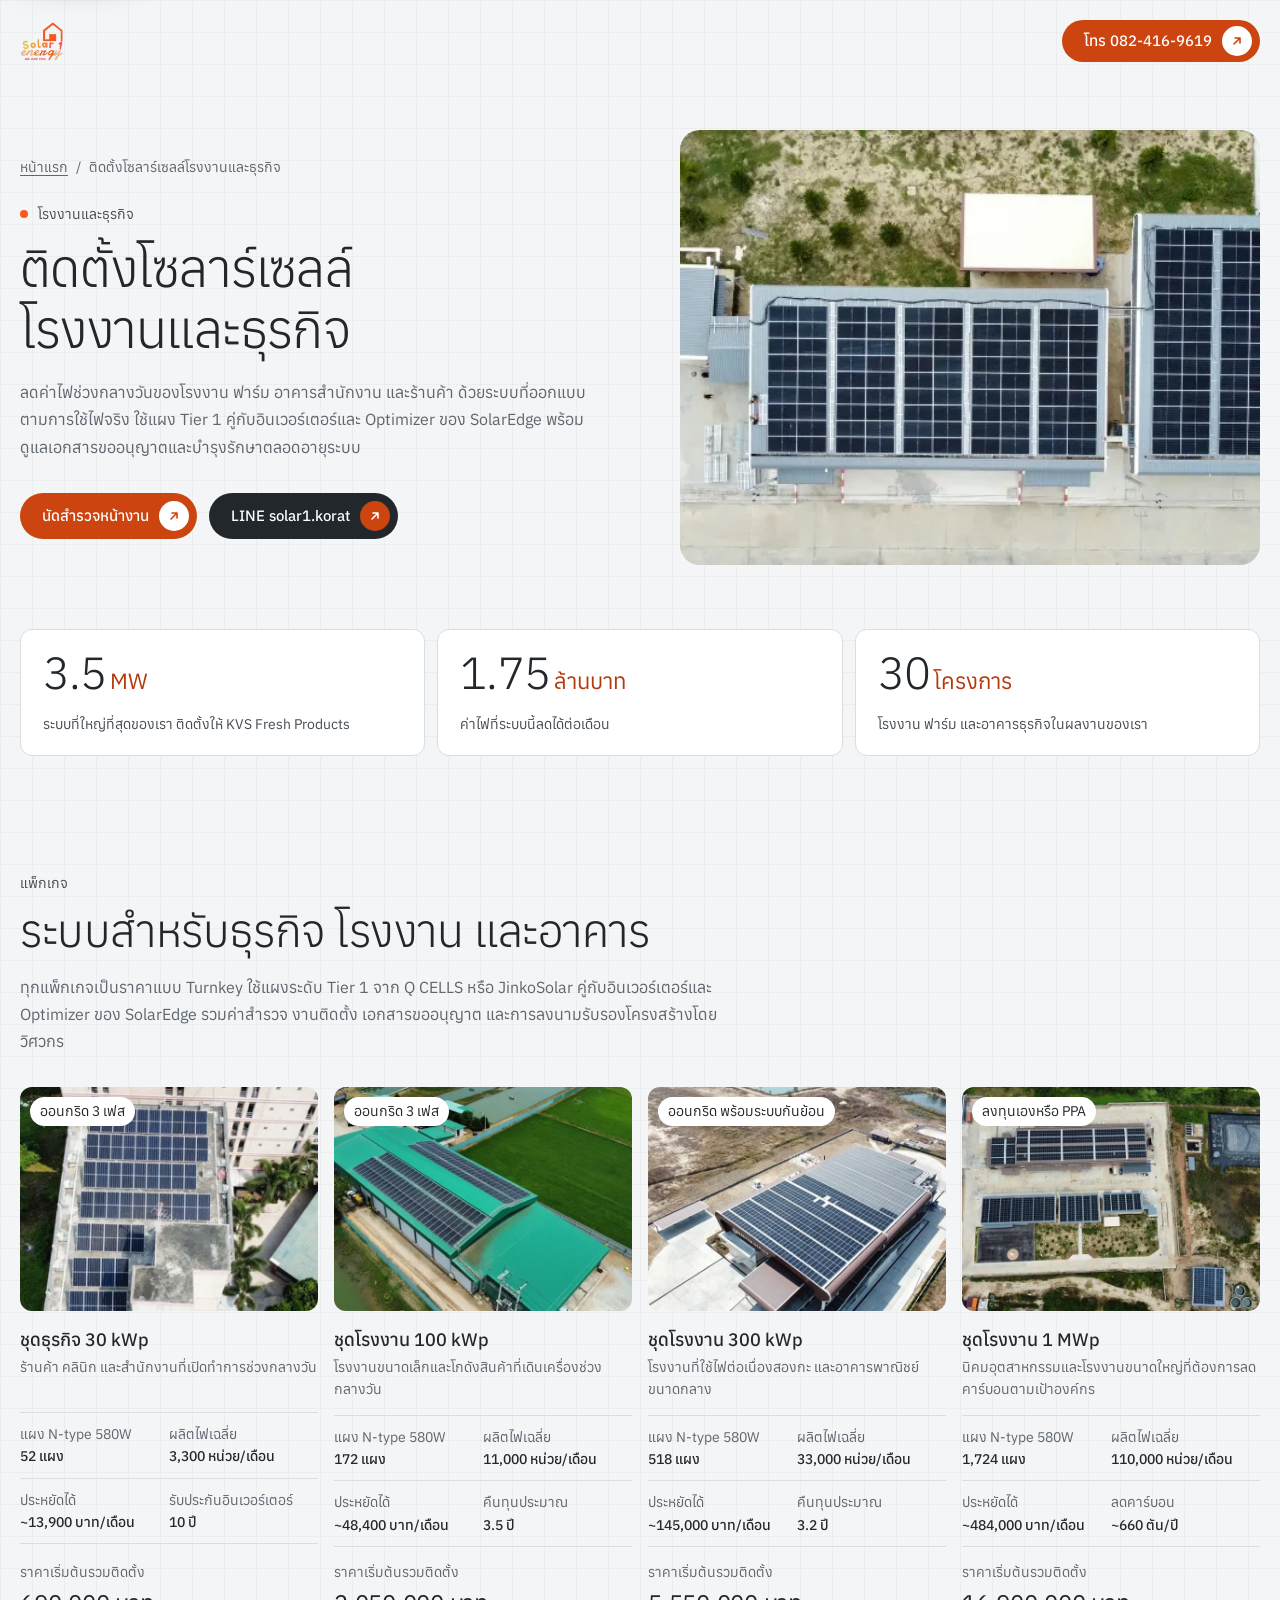
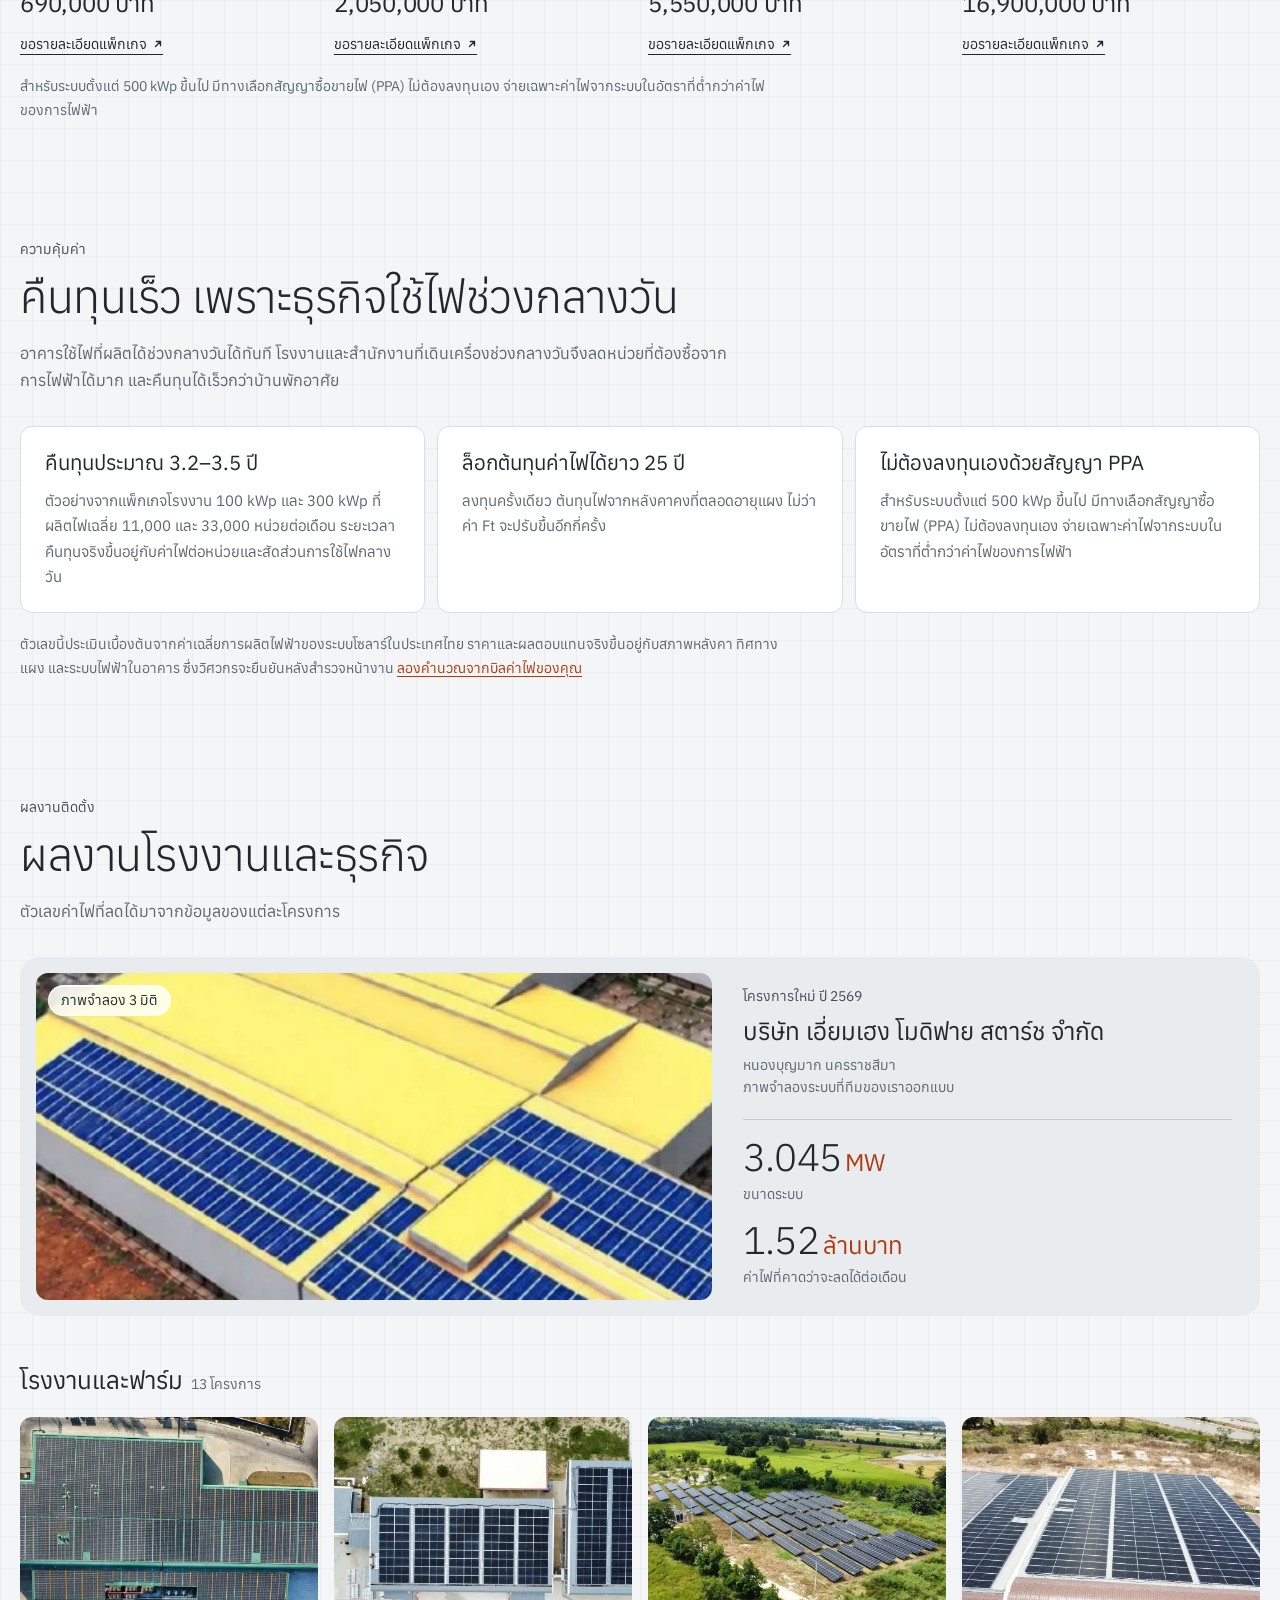
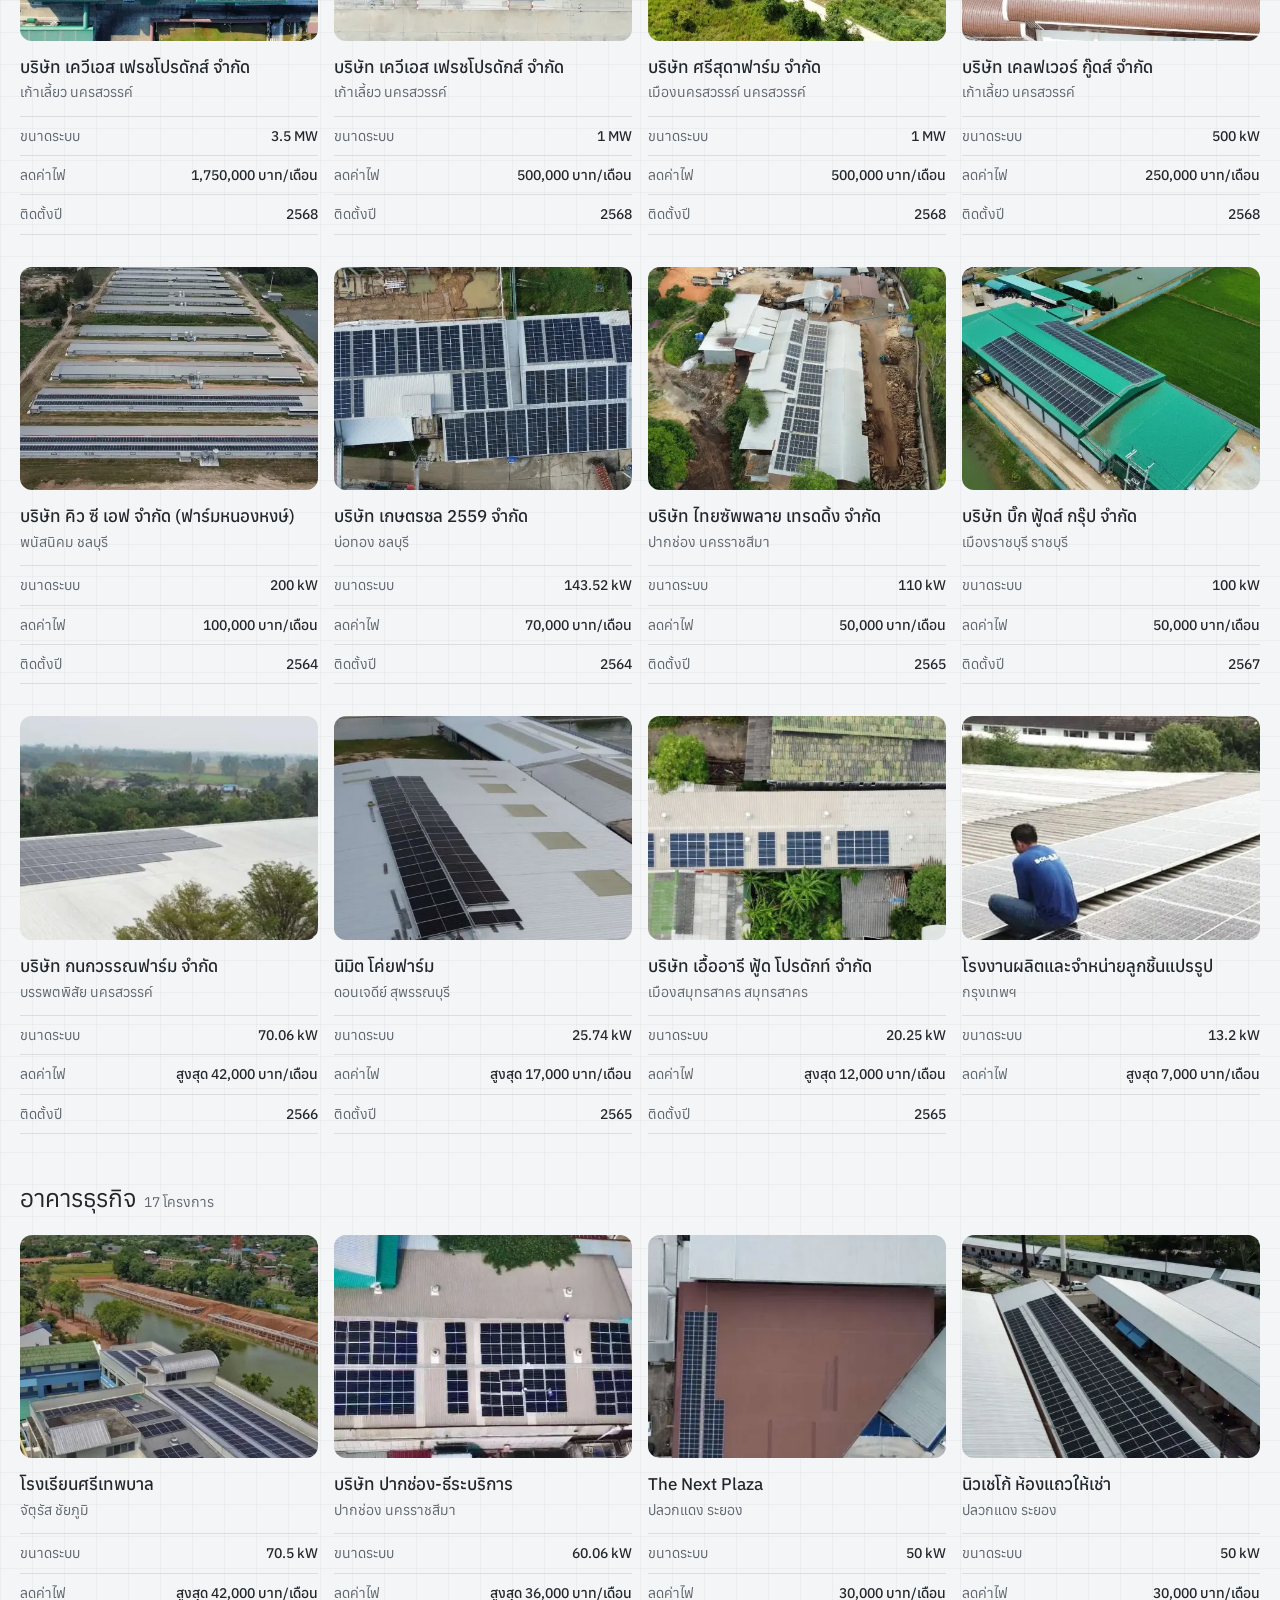
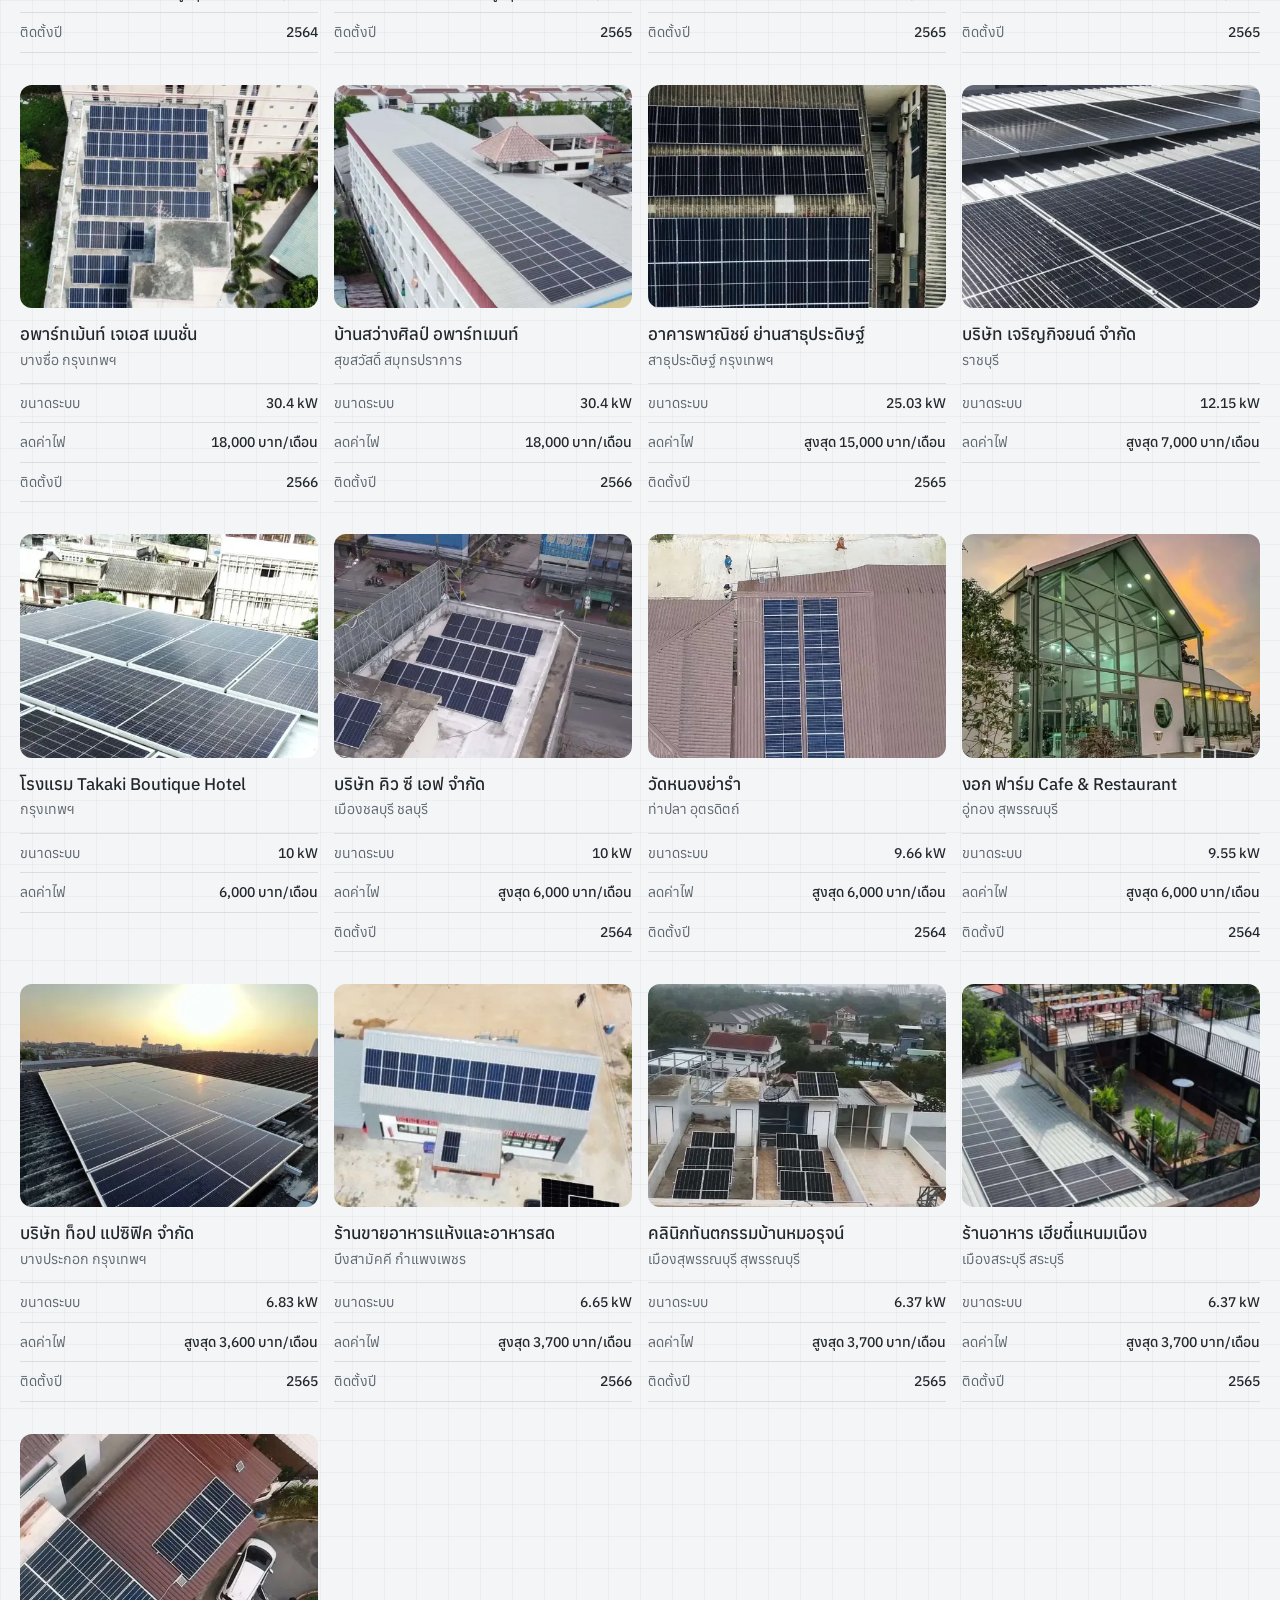
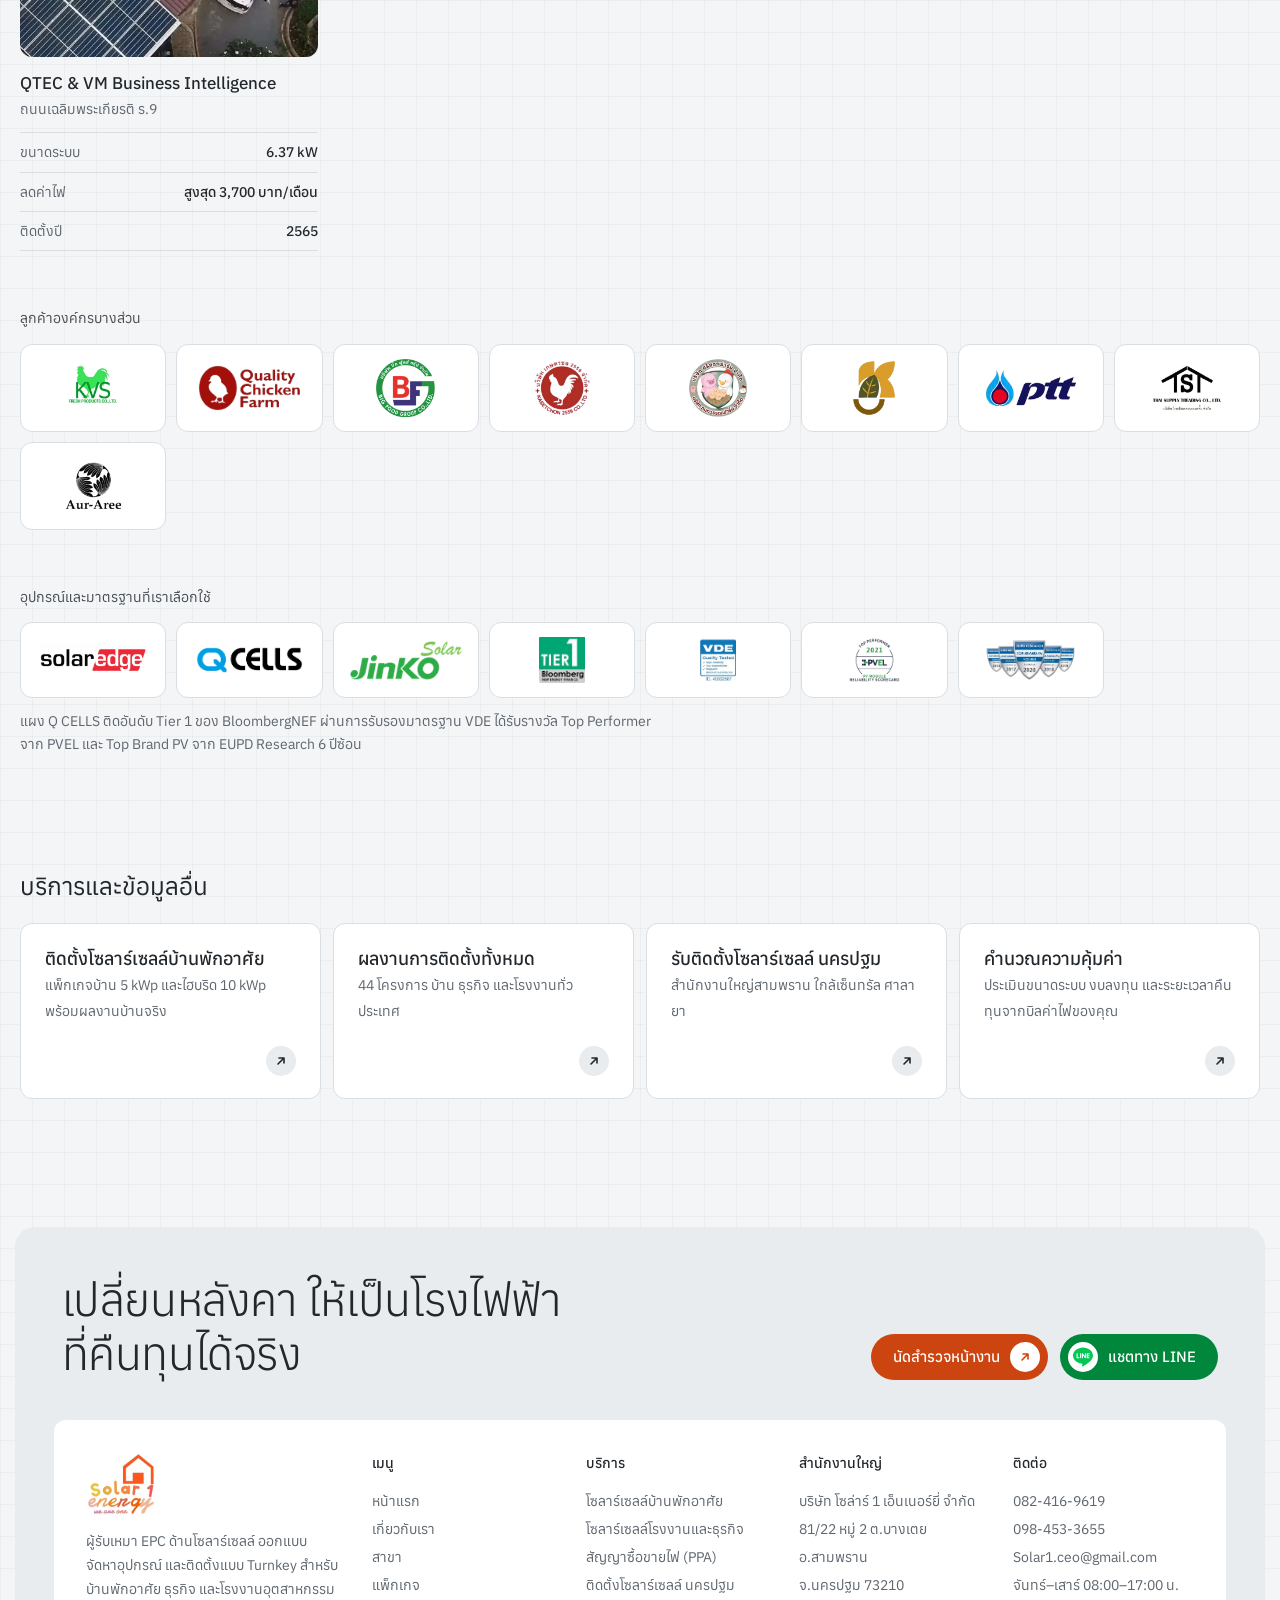
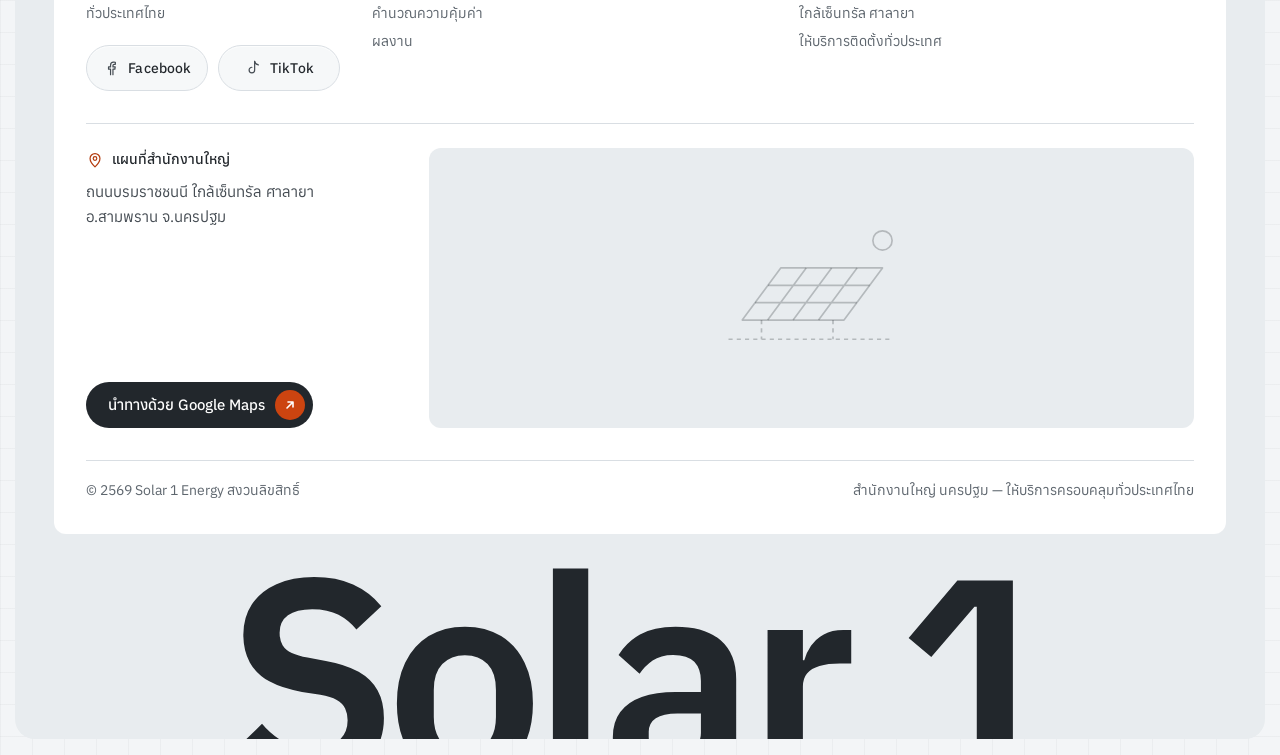
==== commit 7b329374: "UI: Footer social pills without LINE, as two frosted-glass pills - Drop the "LINE solar1.korat" pill" ====
--- a/commercial/index.html
+++ b/commercial/index.html
@@ -565,7 +565,7 @@
       <div class="foot-brand">
         <img src="/Media/logo-footer.webp" width="212" height="192" loading="lazy" decoding="async" alt="Solar 1 Energy">
         <p>ผู้รับเหมา EPC ด้านโซลาร์เซลล์ ออกแบบ จัดหาอุปกรณ์ และติดตั้งแบบ Turnkey สำหรับบ้านพักอาศัย ธุรกิจ และโรงงานอุตสาหกรรมทั่วประเทศไทย</p>
-        <ul class="social" aria-label="ช่องทางโซเชียล"><li><a href="https://line.me/ti/p/~solar1.korat" target="_blank" rel="noopener noreferrer"><svg aria-hidden="true"><use href="#i-line"/></svg><span>LINE solar1.korat</span></a></li><li><a href="https://www.facebook.com/share/19szTP2P9t/" target="_blank" rel="noopener noreferrer"><svg aria-hidden="true"><use href="#i-facebook"/></svg><span>Facebook</span></a></li><li><a href="https://www.tiktok.com/@solar1.ceo" target="_blank" rel="noopener noreferrer"><svg aria-hidden="true"><use href="#i-tiktok"/></svg><span>TikTok</span></a></li></ul>
+        <ul class="social" aria-label="ช่องทางโซเชียล"><li><a href="https://www.facebook.com/share/19szTP2P9t/" target="_blank" rel="noopener noreferrer"><svg aria-hidden="true"><use href="#i-facebook"/></svg><span>Facebook</span></a></li><li><a href="https://www.tiktok.com/@solar1.ceo" target="_blank" rel="noopener noreferrer"><svg aria-hidden="true"><use href="#i-tiktok"/></svg><span>TikTok</span></a></li></ul>
       </div>
       <div class="foot-col">
         <h3>เมนู</h3>
--- a/styles.css
+++ b/styles.css
@@ -1238,18 +1238,36 @@
 .foot-cta-actions { display: flex; flex-wrap: wrap; gap: 12px; }
 .foot-cta-actions .btn[hidden] { display: none; }
 
-/* social channels: labelled pills, 44px tall */
-.social { list-style: none; display: flex; flex-wrap: wrap; gap: 8px; margin-top: 18px; }
+/* social channels: equal-width frosted pills, two to a row, 46px tall (one per row
+   only where the column is too narrow for two, e.g. desktops near 1100px).
+   The fill is the page tone, translucent, so the pills read as set into the card
+   (lighter on the light theme, darker on the dark one). LINE lives in the CTA. */
+.social {
+  list-style: none;
+  display: grid;
+  grid-template-columns: repeat(auto-fit, minmax(116px, 1fr));
+  gap: 10px;
+  max-width: 300px;
+  margin-top: 20px;
+}
 .social a {
-  display: inline-flex; align-items: center; gap: 8px;
-  min-height: 44px; padding: 0 16px 0 12px;
+  display: flex; align-items: center; justify-content: center; gap: 8px;
+  min-height: 46px; padding: 0 14px;
   border: 1px solid var(--line);
   border-radius: var(--r-pill);
-  font-size: 14px; color: var(--ink);
-  transition: border-color .2s, color .2s;
-}
-.social a:hover { border-color: var(--orange); color: var(--accent-text); }
-.social svg { width: 18px; height: 18px; flex: none; }
+  background: rgb(var(--paper-rgb) / .72);
+  box-shadow: var(--glass-shadow);
+  backdrop-filter: blur(14px) saturate(1.3);
+  -webkit-backdrop-filter: blur(14px) saturate(1.3);
+  font-size: 14px; font-weight: 500; letter-spacing: .01em; color: var(--ink);
+  white-space: nowrap;
+  transition: border-color .25s, color .25s, background-color .25s, transform .3s var(--ease);
+}
+.social svg { width: 18px; height: 18px; flex: none; color: var(--ink-soft); transition: color .25s; }
+.social a:hover { border-color: rgb(var(--orange-rgb) / .55); color: var(--accent-text); }
+.social a:hover svg { color: var(--accent-text); }
+.social a:active { transform: scale(.97); }
+@media (hover: hover) { .social a:hover { transform: translateY(-1px); } }
 
 /* HQ map: directions button beside the embedded Google Maps listing */
 .foot-map {
@@ -1513,7 +1531,7 @@
   .seg-thumb, .nav-thumb, .theme-knob,
   .nav-links,
   .bar i, .benefit-body, .benefit svg { transition-duration: .01s; }
-  .btn:active, .seg button:active, .video-toggle:active { transform: none; }
+  .btn:active, .seg button:active, .video-toggle:active, .social a:active, .social a:hover { transform: none; }
   .btn:hover .btn-ico, .btn:hover .btn-ico svg, .pk-more:hover svg,
   .logo-chip:hover, .benefit:not(.is-open):hover svg { transform: none; }
 }
@@ -1793,4 +1811,5 @@
   .flow-tab[aria-selected="true"], .flow-tab:hover:not([aria-selected="true"]), .is-interactive .flow-tab:active,
   .flow-tab:hover .flow-badge, .flow-tab:hover .flow-letter { transform: none; }
   .nav-links, .nav.is-open .nav-links { transform: none; transition-duration: .01s; }
-}
+  .social a { transform: none; }
+}
